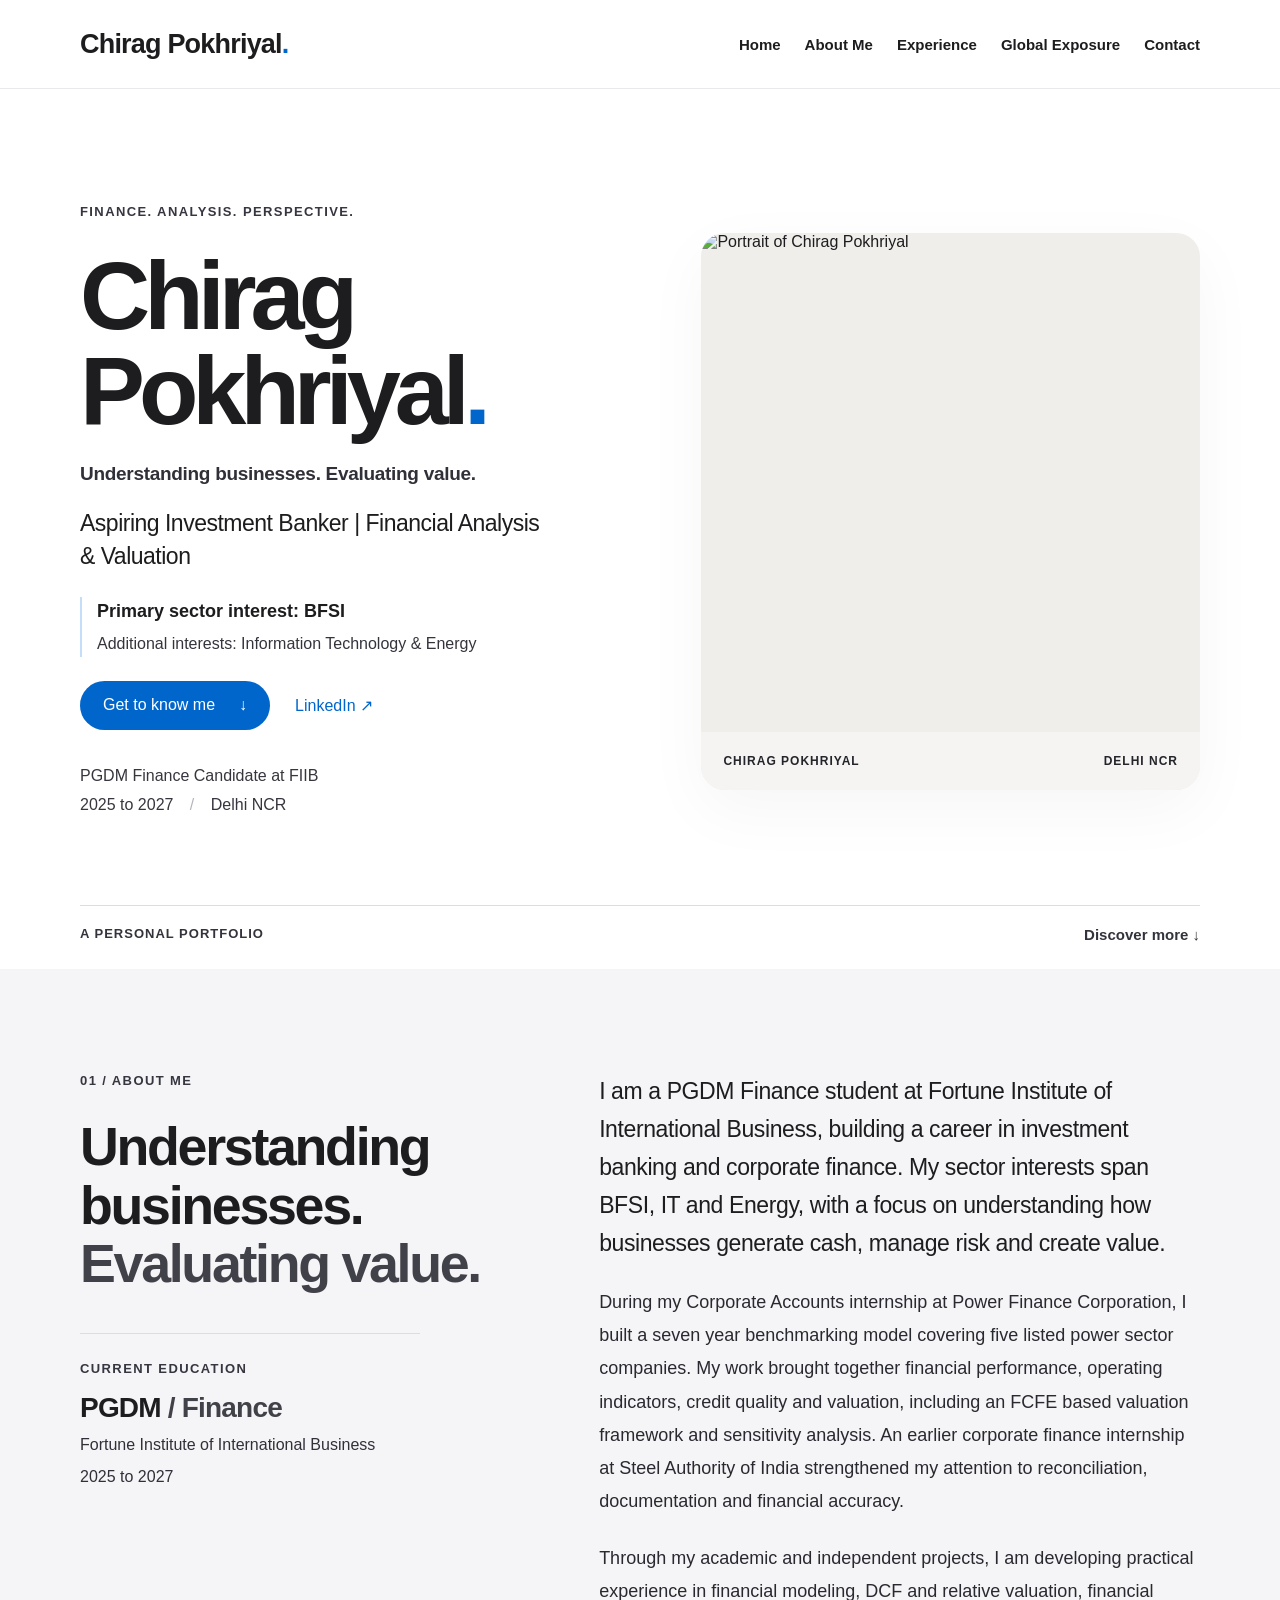
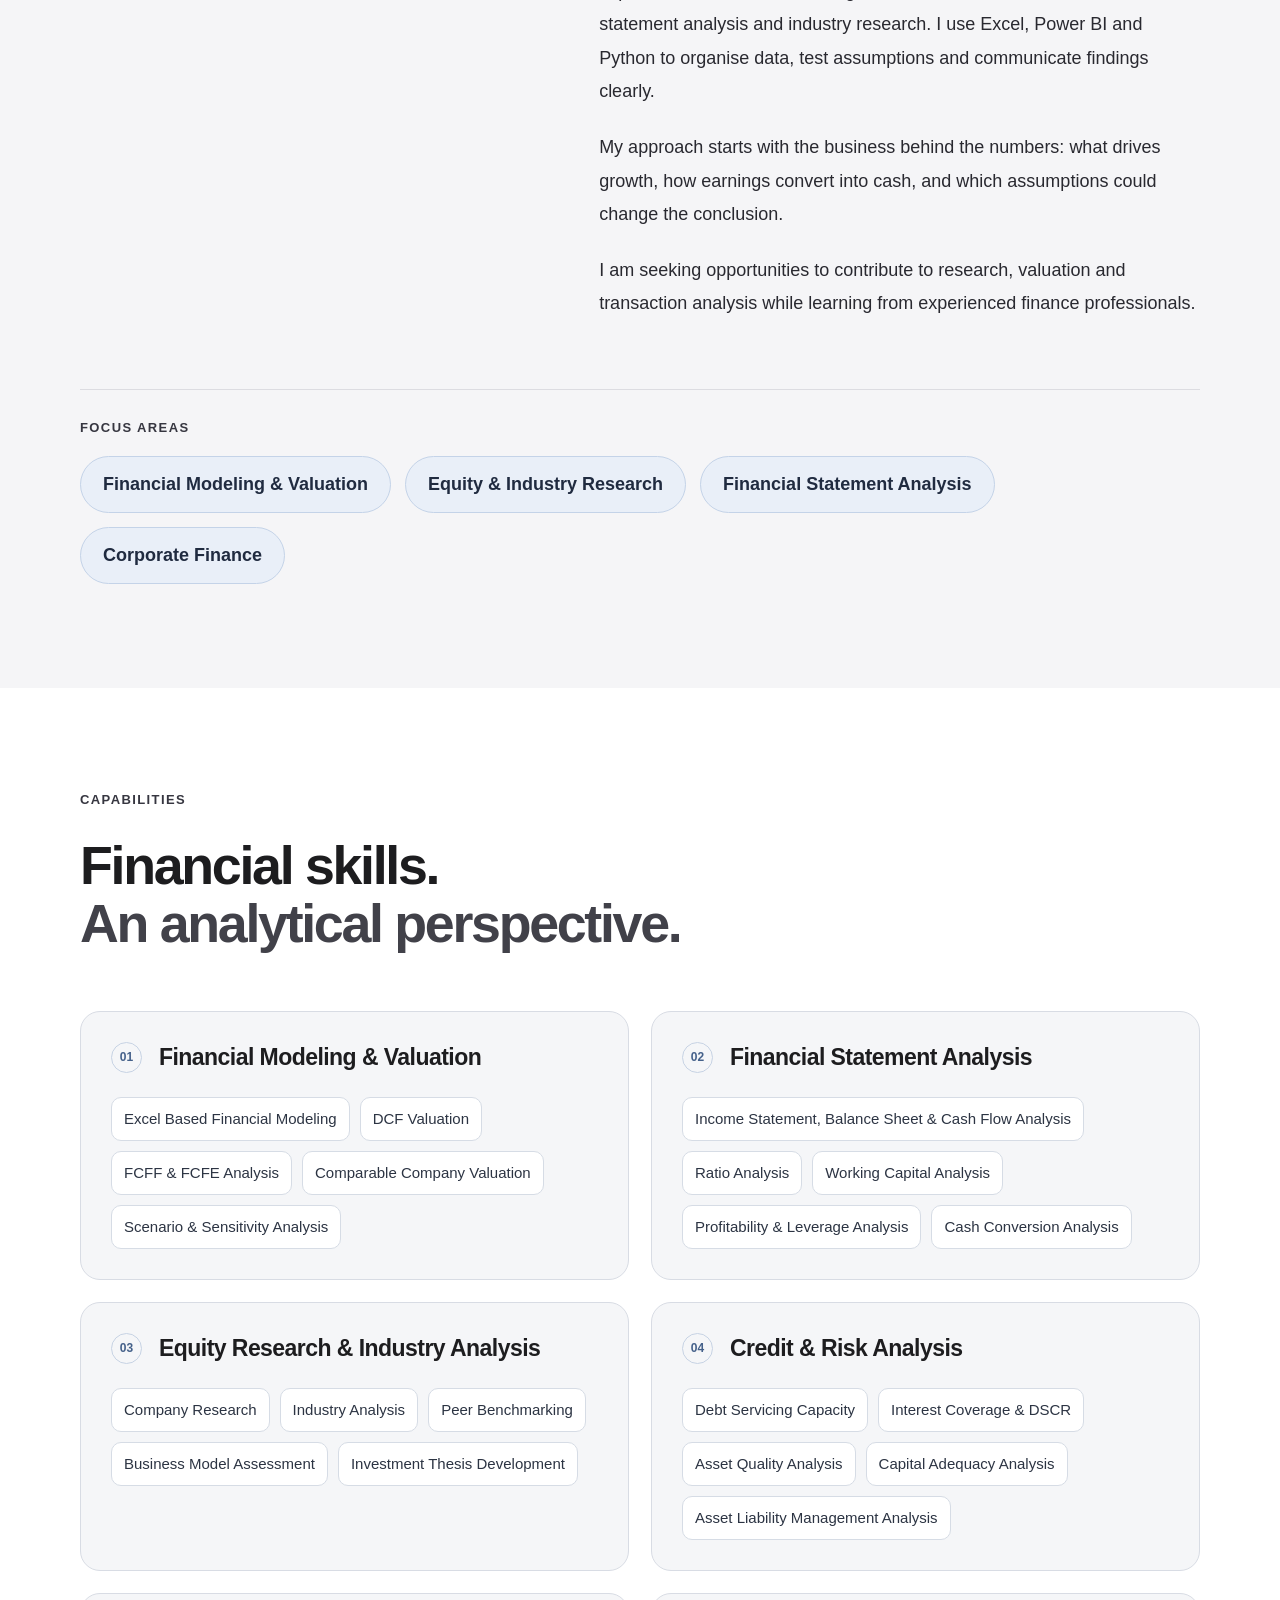
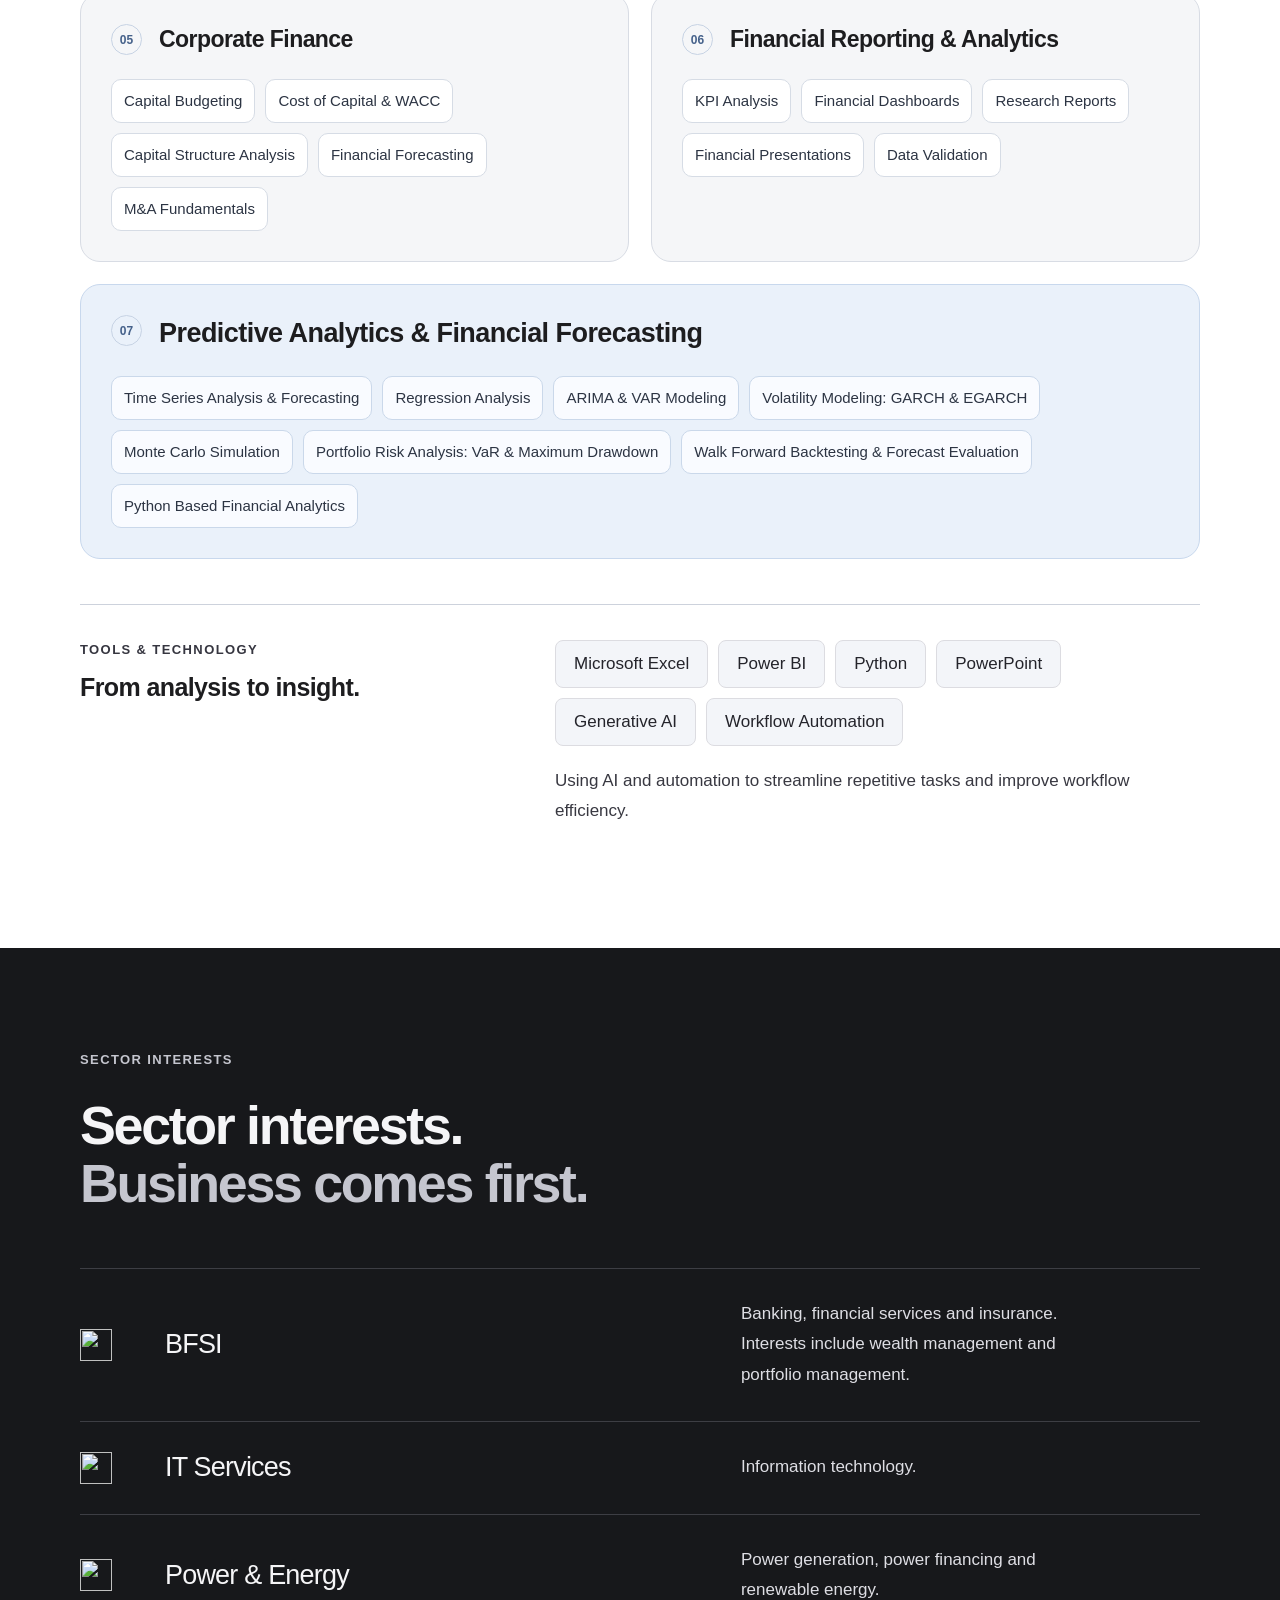
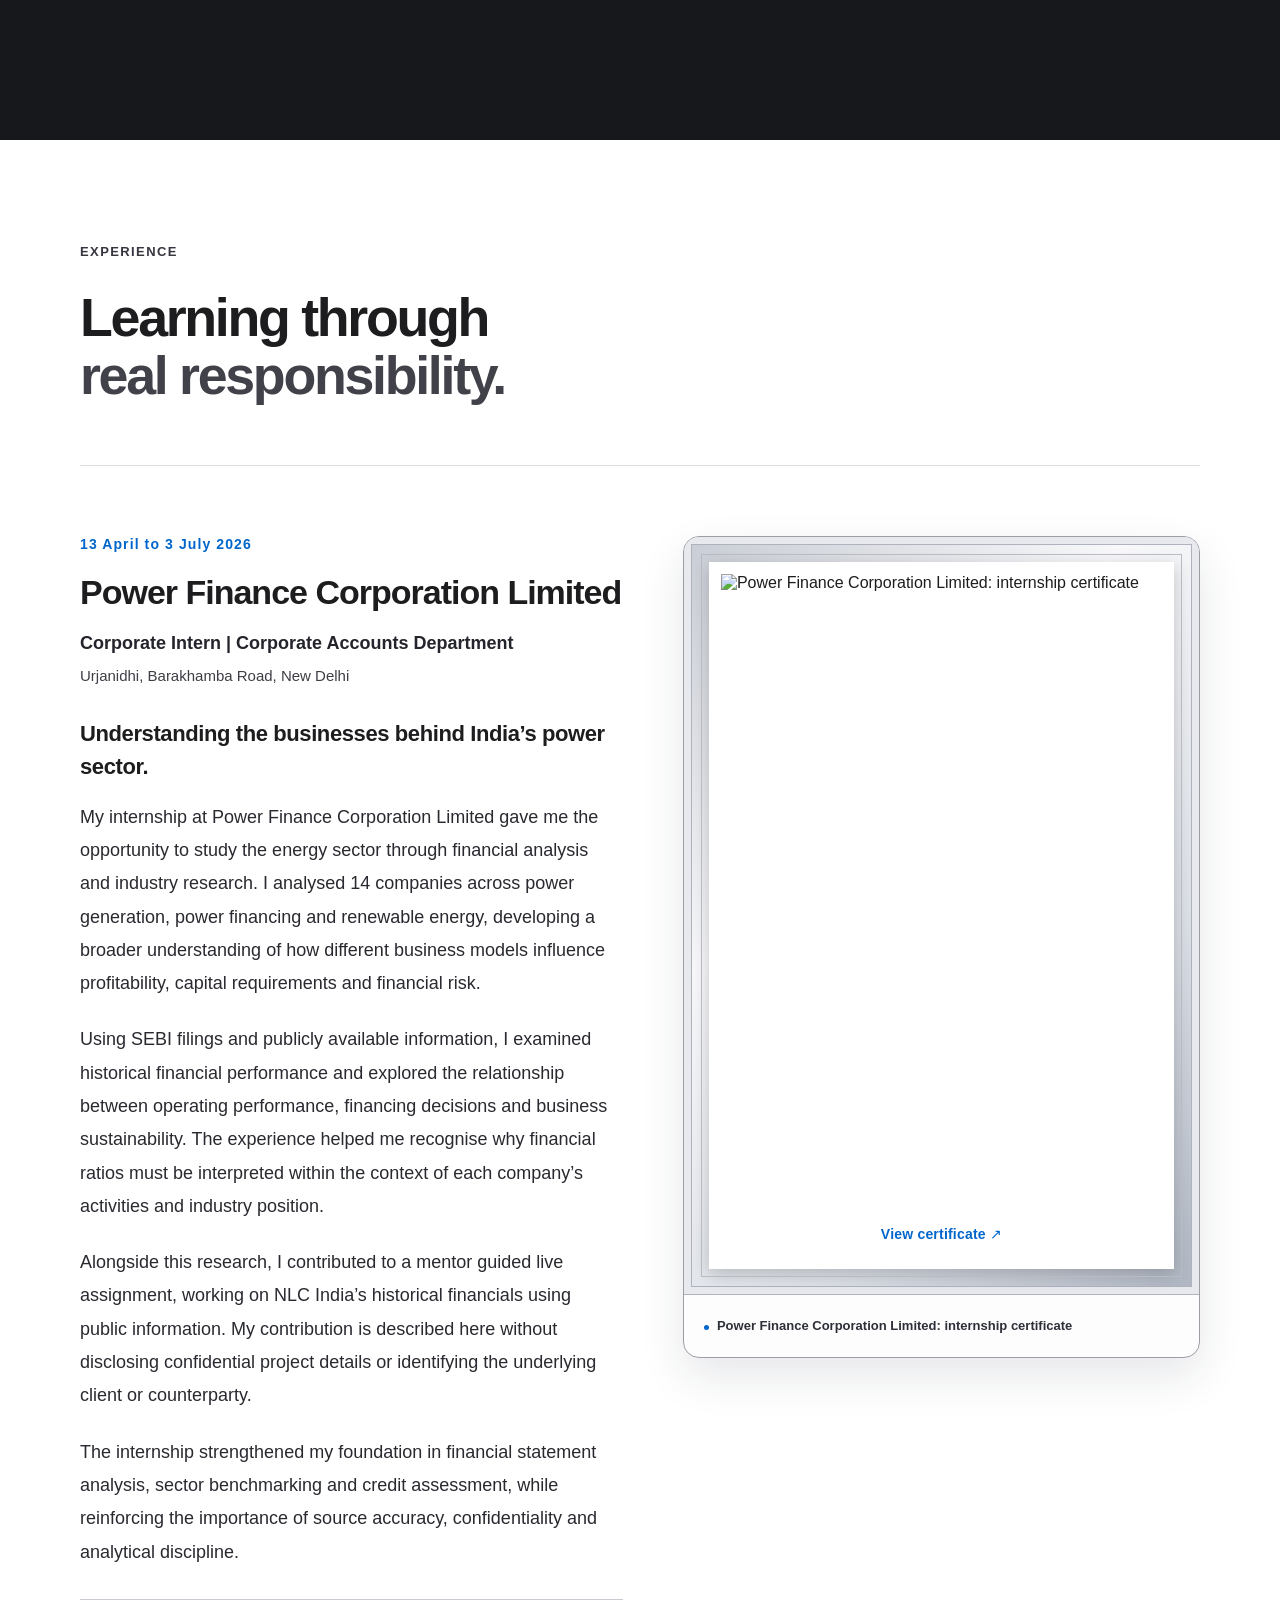
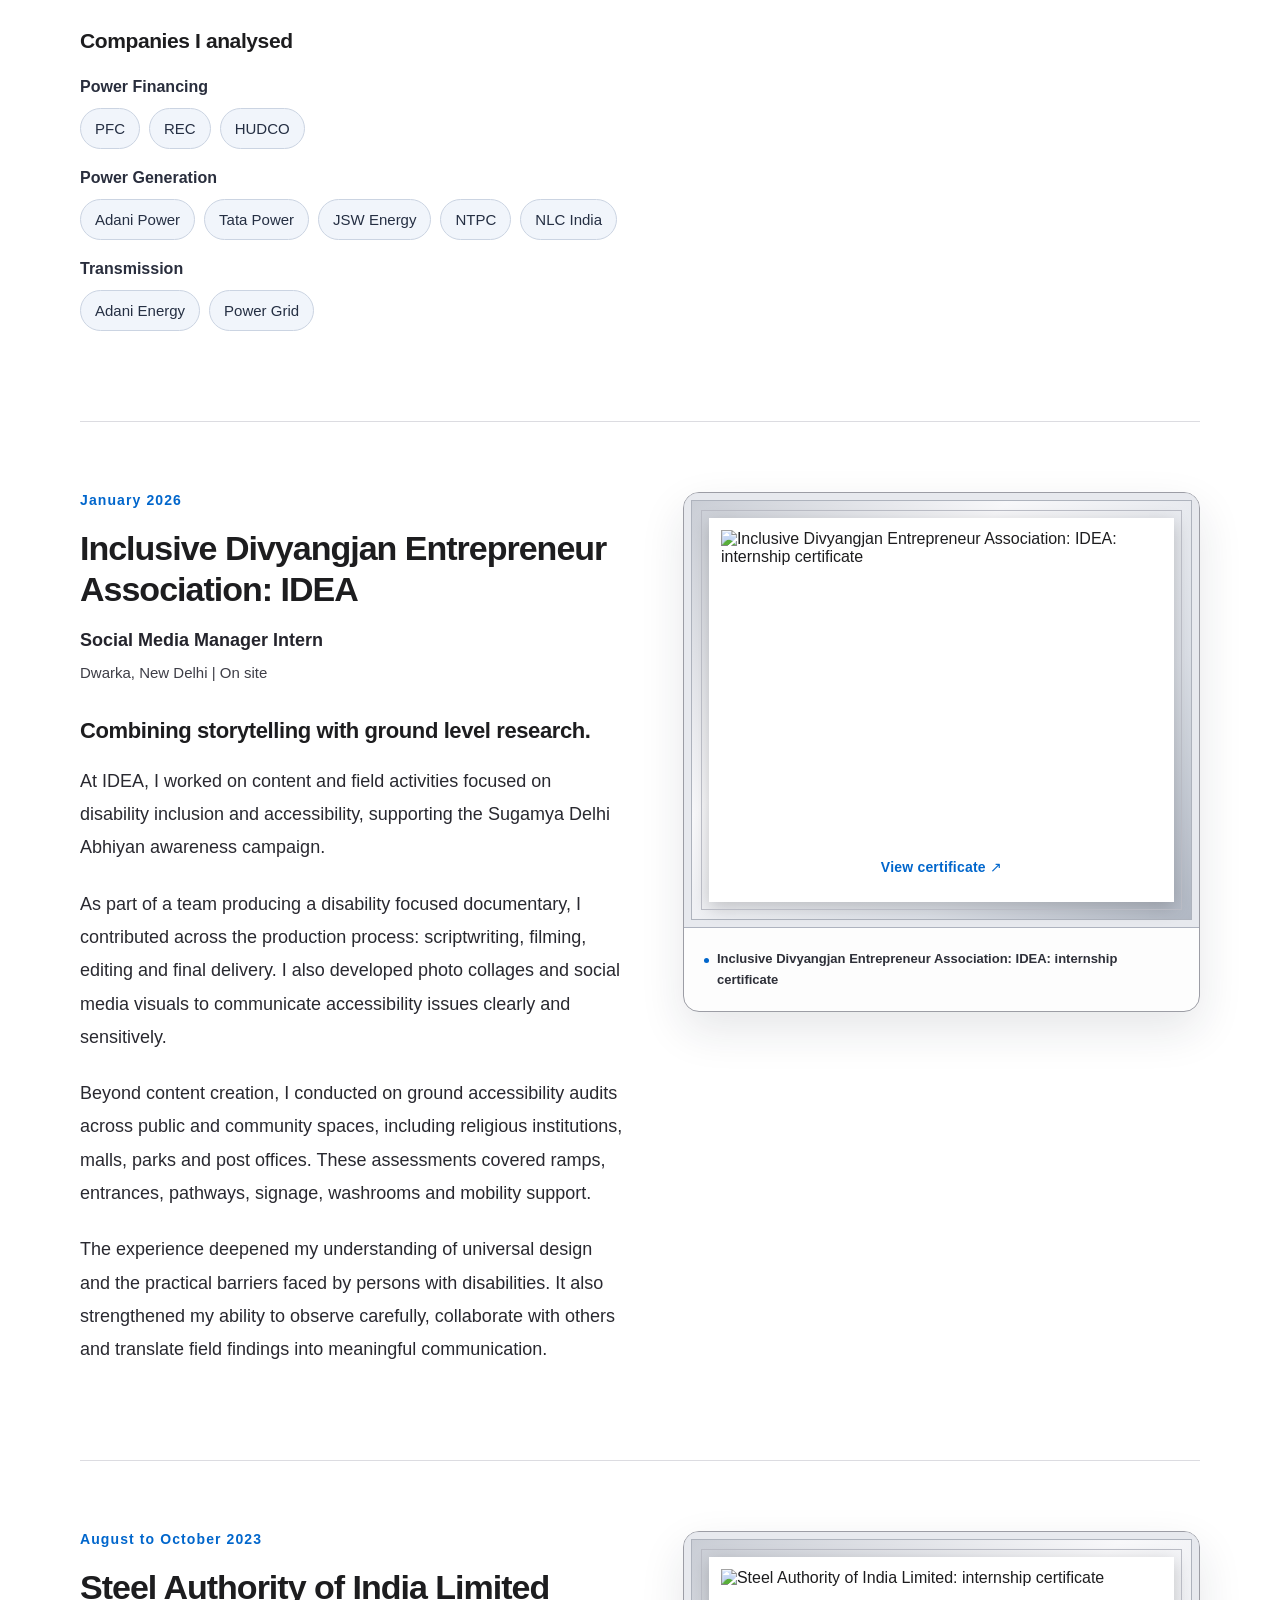
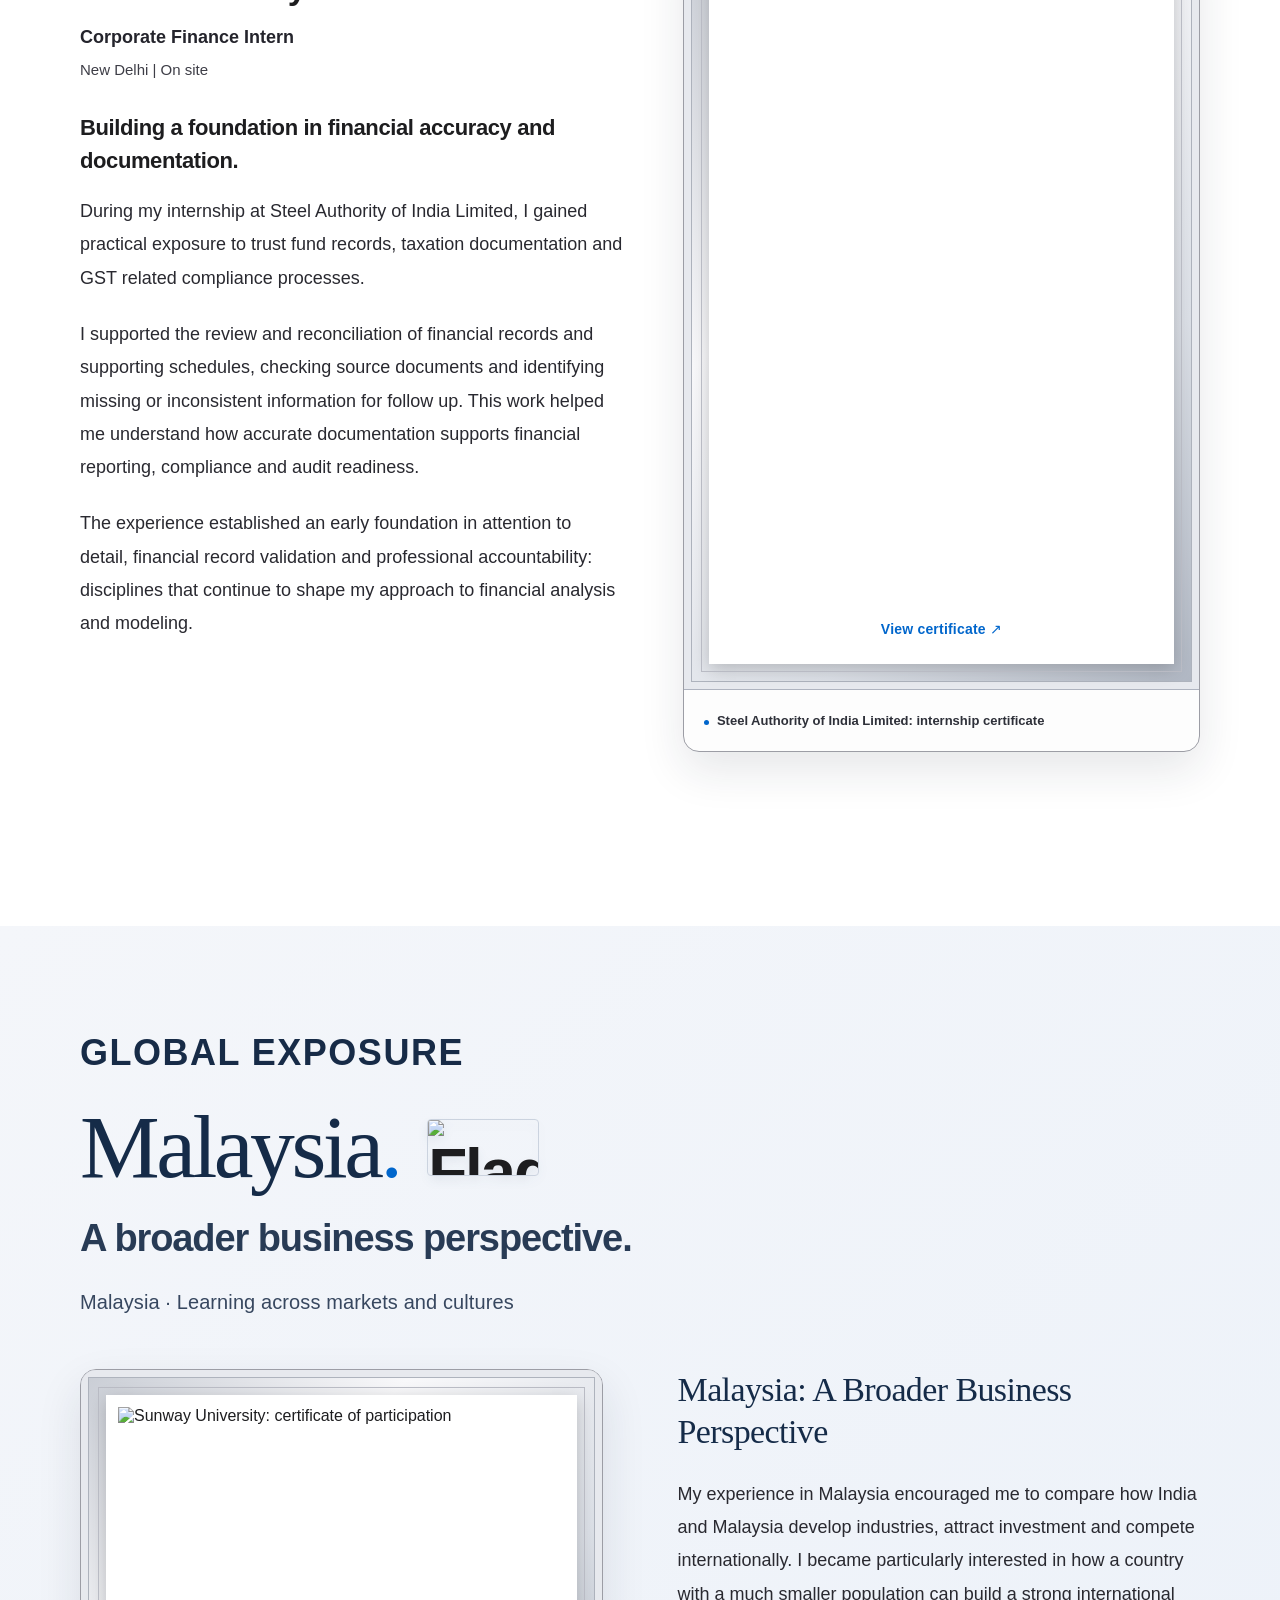
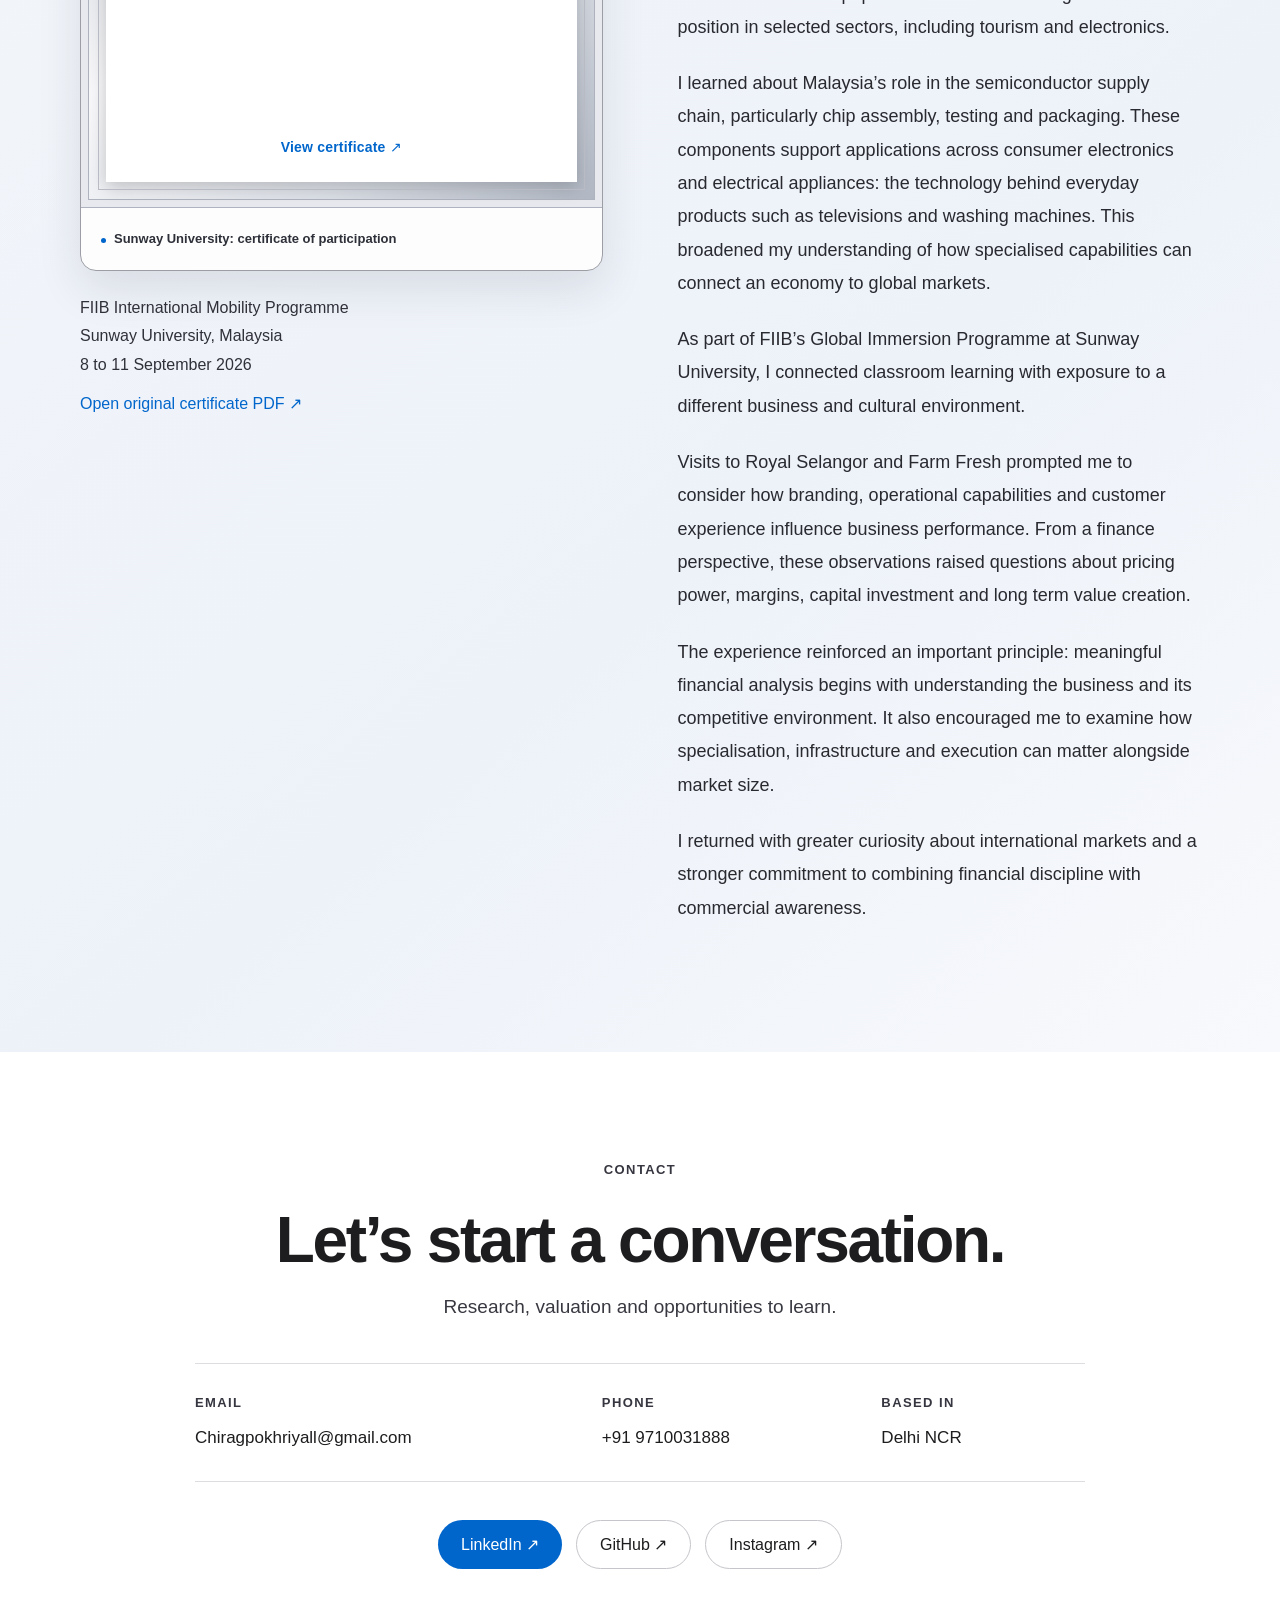
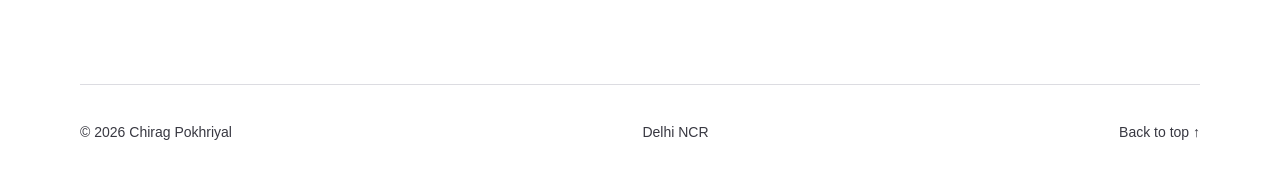
==== index.html @ f31620fc "Publish Chirag Pokhriyal portfolio website" ====
<!doctype html>
<html lang="en">
<head>
  <meta charset="utf-8">
  <meta name="viewport" content="width=device width, initial scale=1">
  <title>Chirag Pokhriyal | Aspiring Investment Banker</title>
  <meta name="description" content="Chirag Pokhriyal: PGDM Finance candidate at FIIB. Career interests in investment banking, financial analysis and valuation. Based in Delhi NCR.">
  <meta name="theme-color" content="#f5f5f7">
  <meta property="og:type" content="website">
  <meta property="og:title" content="Chirag Pokhriyal | Aspiring Investment Banker">
  <meta property="og:description" content="Financial analysis & valuation. PGDM Finance at FIIB. Sector focus across Financial Services, Technology & Energy.">
  <meta name="twitter:card" content="summary">
  <meta name="twitter:title" content="Chirag Pokhriyal | Aspiring Investment Banker">
  <meta name="twitter:description" content="Financial analysis & valuation. PGDM Finance at FIIB, 2025 to 2027.">
  <link rel="icon" href="assets/favicon.svg" type="image/svg+xml">
  <link rel="stylesheet" href="styles.css">
  <script src="content.js" defer></script>
  <script src="app.js" defer></script>
<link rel="canonical" href="https://chiragpokhriyall.github.io/portfolio/">
<meta property="og:url" content="https://chiragpokhriyall.github.io/portfolio/">
<meta property="og:image" content="https://chiragpokhriyall.github.io/portfolio/assets/chirag-pokhriyal-enhanced.png">
<meta property="og:image:alt" content="Portrait of Chirag Pokhriyal">
<meta name="robots" content="noindex, nofollow">
</head>
<body>
<a class="skip-link" href="#main">Skip to content</a>
<header class="site-header">
  <nav class="nav wrap" aria-label="Main navigation">
    <a class="wordmark" href="#home" aria-label="Chirag Pokhriyal home">Chirag Pokhriyal<span class="brand-dot" aria-hidden="true">.</span></a>
    <button class="menu-toggle" aria-expanded="false" aria-controls="nav-links" hidden>Menu <span aria-hidden="true">☰</span></button><div class="nav-links" id="nav-links"><a href="#home">Home</a><a href="#about">About Me</a><a href="#resume" data-resume-nav hidden>Resume</a><a href="#projects" data-project-nav hidden>Projects</a><a href="#experience">Experience</a><a href="#global-exposure">Global Exposure</a><a href="#contact">Contact</a></div>
  </nav>
</header>
<main id="main">
  <section id="home" class="hero wrap" aria-labelledby="hero-title">
    <div class="hero-copy">
      <p class="eyebrow">FINANCE. ANALYSIS. PERSPECTIVE.</p>
      <h1 id="hero-title">Chirag<br>Pokhriyal<span class="blue">.</span></h1>
      <p class="hero-tagline" data-tagline>Understanding businesses. Evaluating value.</p><p class="hero-role" data-headline>Aspiring Investment Banker | Financial Analysis &amp; Valuation</p>
      <div class="hero-interests"><p class="hero-sector" data-sector-line>Primary sector interest: BFSI</p><p class="hero-sector secondary-sectors" data-secondary-sectors>Additional interests: Information Technology &amp; Energy</p></div>
      <div class="hero-actions"><a class="button primary" href="#about">Get to know me <span aria-hidden="true">↓</span></a><a class="text-link" data-link="linkedin" href="https://www.linkedin.com/in/chiragpokhriyall/" target="_blank" rel="noopener noreferrer">LinkedIn <span aria-hidden="true">↗</span><span class="sr-only"> (opens in a new tab)</span></a></div>
      <p class="hero-meta"><span data-education>PGDM Finance Candidate at FIIB</span><br><span data-batch>2025 to 2027</span><span class="meta-divider" aria-hidden="true"> / </span><span data-location>Delhi NCR</span></p>
    </div>
    <figure class="portrait-frame"><img src="assets/chirag-pokhriyal-enhanced.png" width="1254" height="1254" alt="Portrait of Chirag Pokhriyal" fetchpriority="high"><figcaption><span>CHIRAG POKHRIYAL</span><span>DELHI NCR</span></figcaption></figure>
    <div class="hero-bottom"><span>A PERSONAL PORTFOLIO</span><a href="#about">Discover more <span aria-hidden="true">↓</span></a></div>
  </section>
  <section id="about" class="about section" aria-labelledby="about-title"><div class="wrap"><div class="about-grid"><div><p class="eyebrow">01 / ABOUT ME</p><h2 id="about-title">Understanding<br>businesses.<br><span class="muted">Evaluating value.</span></h2><div class="education-detail"><span class="small-label">CURRENT EDUCATION</span><h3>PGDM <span class="muted">/ Finance</span></h3><p>Fortune Institute of International Business</p><p class="muted" data-batch>2025 to 2027</p></div></div><div class="story about-story" id="about-story"><p>I am a PGDM Finance student at Fortune Institute of International Business, building a career in investment banking and corporate finance. My sector interests span BFSI, IT and Energy, with a focus on understanding how businesses generate cash, manage risk and create value.</p><p>During my Corporate Accounts internship at Power Finance Corporation, I built a seven year benchmarking model covering five listed power sector companies. My work brought together financial performance, operating indicators, credit quality and valuation, including an FCFE based valuation framework and sensitivity analysis. An earlier corporate finance internship at Steel Authority of India strengthened my attention to reconciliation, documentation and financial accuracy.</p><p>Through my academic and independent projects, I am developing practical experience in financial modeling, DCF and relative valuation, financial statement analysis and industry research. I use Excel, Power BI and Python to organise data, test assumptions and communicate findings clearly.</p><p>My approach starts with the business behind the numbers: what drives growth, how earnings convert into cash, and which assumptions could change the conclusion.</p><p>I am seeking opportunities to contribute to research, valuation and transaction analysis while learning from experienced finance professionals.</p></div></div><div class="focus-strip"><span class="small-label">FOCUS AREAS</span><ul id="focus-areas"><li>Financial Modeling &amp; Valuation</li><li>Equity &amp; Industry Research</li><li>Financial Statement Analysis</li><li>Corporate Finance</li></ul></div></div></section>
  <section id="expertise" class="expertise section" aria-labelledby="expertise-title"><div class="wrap"><p class="eyebrow">CAPABILITIES</p><div class="section-heading"><h2 id="expertise-title">Financial skills.<br><span class="muted">An analytical perspective.</span></h2></div><div class="skills-grid" id="skill-groups"><article class="skill-card "><div class="skill-card-heading"><span class="skill-index" aria-hidden="true">01</span><h3>Financial Modeling &amp; Valuation</h3></div><ul><li>Excel Based Financial Modeling</li><li>DCF Valuation</li><li>FCFF &amp; FCFE Analysis</li><li>Comparable Company Valuation</li><li>Scenario &amp; Sensitivity Analysis</li></ul></article><article class="skill-card "><div class="skill-card-heading"><span class="skill-index" aria-hidden="true">02</span><h3>Financial Statement Analysis</h3></div><ul><li>Income Statement, Balance Sheet &amp; Cash Flow Analysis</li><li>Ratio Analysis</li><li>Working Capital Analysis</li><li>Profitability &amp; Leverage Analysis</li><li>Cash Conversion Analysis</li></ul></article><article class="skill-card "><div class="skill-card-heading"><span class="skill-index" aria-hidden="true">03</span><h3>Equity Research &amp; Industry Analysis</h3></div><ul><li>Company Research</li><li>Industry Analysis</li><li>Peer Benchmarking</li><li>Business Model Assessment</li><li>Investment Thesis Development</li></ul></article><article class="skill-card "><div class="skill-card-heading"><span class="skill-index" aria-hidden="true">04</span><h3>Credit &amp; Risk Analysis</h3></div><ul><li>Debt Servicing Capacity</li><li>Interest Coverage &amp; DSCR</li><li>Asset Quality Analysis</li><li>Capital Adequacy Analysis</li><li>Asset Liability Management Analysis</li></ul></article><article class="skill-card "><div class="skill-card-heading"><span class="skill-index" aria-hidden="true">05</span><h3>Corporate Finance</h3></div><ul><li>Capital Budgeting</li><li>Cost of Capital &amp; WACC</li><li>Capital Structure Analysis</li><li>Financial Forecasting</li><li>M&amp;A Fundamentals</li></ul></article><article class="skill-card "><div class="skill-card-heading"><span class="skill-index" aria-hidden="true">06</span><h3>Financial Reporting &amp; Analytics</h3></div><ul><li>KPI Analysis</li><li>Financial Dashboards</li><li>Research Reports</li><li>Financial Presentations</li><li>Data Validation</li></ul></article><article class="skill-card predictive-card"><div class="skill-card-heading"><span class="skill-index" aria-hidden="true">07</span><h3>Predictive Analytics &amp; Financial Forecasting</h3></div><ul><li>Time Series Analysis &amp; Forecasting</li><li>Regression Analysis</li><li>ARIMA &amp; VAR Modeling</li><li>Volatility Modeling: GARCH &amp; EGARCH</li><li>Monte Carlo Simulation</li><li>Portfolio Risk Analysis: VaR &amp; Maximum Drawdown</li><li>Walk Forward Backtesting &amp; Forecast Evaluation</li><li>Python Based Financial Analytics</li></ul></article></div><div class="tools-panel"><div><span class="small-label">TOOLS &amp; TECHNOLOGY</span><h3>From analysis to insight.</h3></div><div><ul class="tool-list" id="tools"><li>Microsoft Excel</li><li>Power BI</li><li>Python</li><li>PowerPoint</li><li>Generative AI</li><li>Workflow Automation</li></ul><p class="automation-copy" data-automation>Using AI and automation to streamline repetitive tasks and improve workflow efficiency.</p></div></div></div></section>
  <section class="sectors section" aria-labelledby="sector-title"><div class="wrap"><p class="eyebrow">SECTOR INTERESTS</p><h2 id="sector-title">Sector interests.<br><span>Business comes first.</span></h2><div id="sector-list" class="sector-list"><article class="sector-row"><img class="sector-icon" src="assets/bank.svg" alt="" width="32" height="32"><h3>BFSI</h3><p>Banking, financial services and insurance. Interests include wealth management and portfolio management.</p></article><article class="sector-row"><img class="sector-icon" src="assets/chip.svg" alt="" width="32" height="32"><h3>Information Technology</h3><p>Information technology.</p></article><article class="sector-row"><img class="sector-icon" src="assets/energy.svg" alt="" width="32" height="32"><h3>Energy</h3><p>Power generation, power financing and renewable energy.</p></article></div></div></section>
  <section id="resume" class="resume-section section" aria-labelledby="resume-title" hidden><div class="wrap"><p class="eyebrow">RESUME</p><h2 id="resume-title">My professional profile.</h2><a class="button primary" id="resume-link" hidden download>Download résumé</a></div></section>
<section id="projects" class="section" aria-labelledby="projects-title" hidden><div class="wrap"><p class="eyebrow">SELECTED WORK</p><h2 id="projects-title">Analysis in practice.</h2><div id="project-list"></div></div></section>
  <section id="experience" class="experience section" aria-labelledby="experience-title"><div class="wrap"><p class="eyebrow">EXPERIENCE</p><h2 id="experience-title">Learning through<br><span class="muted">real responsibility.</span></h2><div id="experience-list"><article class="experience-item" id="pfc"><div class="experience-copy"><p class="eyebrow">13 April to 3 July 2026</p><h3>Power Finance Corporation Limited</h3><p class="experience-role">Corporate Intern | Corporate Accounts Department</p><p class="experience-location">Urjanidhi, Barakhamba Road, New Delhi</p><h4>Understanding the businesses behind India’s power sector.</h4><div class="story"><p>My internship at Power Finance Corporation Limited gave me the opportunity to study the energy sector through financial analysis and industry research. I analysed 14 companies across power generation, power financing and renewable energy, developing a broader understanding of how different business models influence profitability, capital requirements and financial risk.</p><p>Using SEBI filings and publicly available information, I examined historical financial performance and explored the relationship between operating performance, financing decisions and business sustainability. The experience helped me recognise why financial ratios must be interpreted within the context of each company’s activities and industry position.</p><p>Alongside this research, I contributed to a mentor guided live assignment, working on NLC India’s historical financials using public information. My contribution is described here without disclosing confidential project details or identifying the underlying client or counterparty.</p><p>The internship strengthened my foundation in financial statement analysis, sector benchmarking and credit assessment, while reinforcing the importance of source accuracy, confidentiality and analytical discipline.</p></div><section class="company-groups"><h4>Companies I analysed</h4><div class="company-group"><h5>Power Financing</h5><ul><li>PFC</li><li>REC</li><li>HUDCO</li></ul></div><div class="company-group"><h5>Power Generation</h5><ul><li>Adani Power</li><li>Tata Power</li><li>JSW Energy</li><li>NTPC</li><li>NLC India</li></ul></div><div class="company-group"><h5>Transmission</h5><ul><li>Adani Energy</li><li>Power Grid</li></ul></div></section></div><div class="experience-proof"><figure class="certificate-card "><div class="certificate-mat"><a href="assets/certificates/pfc.jpg" class="certificate-open" data-certificate data-title="Power Finance Corporation Limited: internship certificate" target="_blank" rel="noopener noreferrer" aria-label="Enlarge Power Finance Corporation Limited: internship certificate"><img src="assets/certificates/pfc.jpg" alt="Power Finance Corporation Limited: internship certificate" loading="lazy" width="900" height="1300"><span class="enlarge-hint" aria-hidden="true">View certificate ↗</span></a></div><figcaption><span class="certificate-dot" aria-hidden="true"></span>Power Finance Corporation Limited: internship certificate</figcaption></figure></div></article><article class="experience-item" id="idea"><div class="experience-copy"><p class="eyebrow">January 2026</p><h3>Inclusive Divyangjan Entrepreneur Association: IDEA</h3><p class="experience-role">Social Media Manager Intern</p><p class="experience-location">Dwarka, New Delhi | On site</p><h4>Combining storytelling with ground level research.</h4><div class="story"><p>At IDEA, I worked on content and field activities focused on disability inclusion and accessibility, supporting the Sugamya Delhi Abhiyan awareness campaign.</p><p>As part of a team producing a disability focused documentary, I contributed across the production process: scriptwriting, filming, editing and final delivery. I also developed photo collages and social media visuals to communicate accessibility issues clearly and sensitively.</p><p>Beyond content creation, I conducted on ground accessibility audits across public and community spaces, including religious institutions, malls, parks and post offices. These assessments covered ramps, entrances, pathways, signage, washrooms and mobility support.</p><p>The experience deepened my understanding of universal design and the practical barriers faced by persons with disabilities. It also strengthened my ability to observe carefully, collaborate with others and translate field findings into meaningful communication.</p></div></div><div class="experience-proof"><figure class="certificate-card landscape"><div class="certificate-mat"><a href="assets/certificates/idea.jpg" class="certificate-open" data-certificate data-title="Inclusive Divyangjan Entrepreneur Association: IDEA: internship certificate" target="_blank" rel="noopener noreferrer" aria-label="Enlarge Inclusive Divyangjan Entrepreneur Association: IDEA: internship certificate"><img src="assets/certificates/idea.jpg" alt="Inclusive Divyangjan Entrepreneur Association: IDEA: internship certificate" loading="lazy" width="900" height="640"><span class="enlarge-hint" aria-hidden="true">View certificate ↗</span></a></div><figcaption><span class="certificate-dot" aria-hidden="true"></span>Inclusive Divyangjan Entrepreneur Association: IDEA: internship certificate</figcaption></figure></div></article><article class="experience-item" id="sail"><div class="experience-copy"><p class="eyebrow">August to October 2023</p><h3>Steel Authority of India Limited</h3><p class="experience-role">Corporate Finance Intern</p><p class="experience-location">New Delhi | On site</p><h4>Building a foundation in financial accuracy and documentation.</h4><div class="story"><p>During my internship at Steel Authority of India Limited, I gained practical exposure to trust fund records, taxation documentation and GST related compliance processes.</p><p>I supported the review and reconciliation of financial records and supporting schedules, checking source documents and identifying missing or inconsistent information for follow up. This work helped me understand how accurate documentation supports financial reporting, compliance and audit readiness.</p><p>The experience established an early foundation in attention to detail, financial record validation and professional accountability: disciplines that continue to shape my approach to financial analysis and modeling.</p></div></div><div class="experience-proof"><figure class="certificate-card "><div class="certificate-mat"><a href="assets/certificates/sail.jpg" class="certificate-open" data-certificate data-title="Steel Authority of India Limited: internship certificate" target="_blank" rel="noopener noreferrer" aria-label="Enlarge Steel Authority of India Limited: internship certificate"><img src="assets/certificates/sail.jpg" alt="Steel Authority of India Limited: internship certificate" loading="lazy" width="900" height="1300"><span class="enlarge-hint" aria-hidden="true">View certificate ↗</span></a></div><figcaption><span class="certificate-dot" aria-hidden="true"></span>Steel Authority of India Limited: internship certificate</figcaption></figure></div></article></div></div></section><section id="global-exposure" class="global-exposure section" aria-labelledby="global-title"><div class="wrap"><p class="eyebrow">GLOBAL EXPOSURE</p><h2 id="global-title"><span class="malaysia-title-row"><span class="malaysia-word">Malaysia<span class="blue">.</span></span><span class="malaysia-flag"><img src="assets/malaysia-flag.svg" alt="Flag of Malaysia" width="112" height="56"></span></span><span class="global-heading-subtitle">A broader business perspective.</span></h2><p class="global-subtitle">Malaysia · Learning across markets and cultures</p><div class="global-grid"><div class="global-proof"><figure class="certificate-card landscape"><div class="certificate-mat"><a href="assets/certificates/malaysia.jpg" class="certificate-open" data-certificate data-title="Sunway University: certificate of participation" target="_blank" rel="noopener noreferrer" aria-label="Enlarge Sunway University: certificate of participation"><img src="assets/certificates/malaysia.jpg" alt="Sunway University: certificate of participation" loading="lazy" width="900" height="640"><span class="enlarge-hint" aria-hidden="true">View certificate ↗</span></a></div><figcaption><span class="certificate-dot" aria-hidden="true"></span>Sunway University: certificate of participation</figcaption></figure><p class="programme-meta">FIIB International Mobility Programme<br>Sunway University, Malaysia<br>8 to 11 September 2026</p><a href="assets/certificates/malaysia.pdf" class="text-link" target="_blank" rel="noopener noreferrer">Open original certificate PDF ↗<span class="sr-only"> (opens in a new tab)</span></a></div><article class="story global-story" id="global-story"><h3>Malaysia: A Broader Business Perspective</h3><p>My experience in Malaysia encouraged me to compare how India and Malaysia develop industries, attract investment and compete internationally. I became particularly interested in how a country with a much smaller population can build a strong international position in selected sectors, including tourism and electronics.</p><p>I learned about Malaysia’s role in the semiconductor supply chain, particularly chip assembly, testing and packaging. These components support applications across consumer electronics and electrical appliances: the technology behind everyday products such as televisions and washing machines. This broadened my understanding of how specialised capabilities can connect an economy to global markets.</p><p>As part of FIIB’s Global Immersion Programme at Sunway University, I connected classroom learning with exposure to a different business and cultural environment.</p><p>Visits to Royal Selangor and Farm Fresh prompted me to consider how branding, operational capabilities and customer experience influence business performance. From a finance perspective, these observations raised questions about pricing power, margins, capital investment and long term value creation.</p><p>The experience reinforced an important principle: meaningful financial analysis begins with understanding the business and its competitive environment. It also encouraged me to examine how specialisation, infrastructure and execution can matter alongside market size.</p><p>I returned with greater curiosity about international markets and a stronger commitment to combining financial discipline with commercial awareness.</p></article></div></div></section><section id="contact" class="contact section" aria-labelledby="contact-title"><div class="wrap"><p class="eyebrow">CONTACT</p><h2 id="contact-title">Let’s start a conversation.</h2><p>Research, valuation and opportunities to learn.</p><div class="contact-details"><a id="public-email" href="mailto:Chiragpokhriyall@gmail.com"><span class="small-label">EMAIL</span><span>Chiragpokhriyall@gmail.com</span></a><a id="public-phone" href="tel:+919710031888"><span class="small-label">PHONE</span><span>+91 9710031888</span></a><div><span class="small-label">BASED IN</span><span data-location>Delhi NCR</span></div></div><div class="contact-actions"><a class="button primary" data-link="linkedin" href="https://www.linkedin.com/in/chiragpokhriyall/" target="_blank" rel="noopener noreferrer">LinkedIn ↗<span class="sr-only"> (opens in a new tab)</span></a><a class="button secondary" data-link="github" href="https://github.com/chiragpokhriyall" target="_blank" rel="noopener noreferrer">GitHub ↗<span class="sr-only"> (opens in a new tab)</span></a><a class="button secondary" data-link="instagram" href="https://www.instagram.com/chiragpokhriyal007/" target="_blank" rel="noopener noreferrer">Instagram ↗<span class="sr-only"> (opens in a new tab)</span></a></div></div></section>
</main>
<footer class="footer wrap"><span>© <span id="year">2026</span> Chirag Pokhriyal</span><span>Delhi NCR</span><a href="#home">Back to top ↑</a></footer>
<dialog id="certificate-dialog" aria-labelledby="certificate-dialog-title"><div class="viewer-toolbar"><h2 id="certificate-dialog-title">Certificate</h2><button type="button" id="certificate-close" aria-label="Close certificate viewer">Close ×</button></div><div class="viewer-body"><img id="certificate-full" alt=""></div><p class="viewer-note">Original document · Use your browser’s zoom to read fine print.</p></dialog>
</body>
</html>
---- styles.css ----
:root{--ink:#1d1d1f;--muted:#64646c;--blue:#0066cc;--paper:#fff;--soft:#f5f5f7;--line:#dcdce1;font-family:-apple-system,BlinkMacSystemFont,"Segoe UI",Arial,sans-serif;color:var(--ink);background:var(--paper);font-synthesis:none;scroll-behavior:smooth;scroll-padding-top:85px}*{box-sizing:border-box}body{margin:0}a{color:inherit;text-decoration:none}button,a{-webkit-tap-highlight-color:transparent}a:focus-visible{outline:3px solid #0071e3;outline-offset:5px;border-radius:4px}[hidden]{display:none!important}.wrap{width:min(1120px,calc(100% - 96px));margin-inline:auto}.site-header{position:sticky;top:0;z-index:10;background:rgba(255,255,255,.94);border-bottom:1px solid #e8e8ed;backdrop-filter:blur(16px)}.nav{height:72px;display:flex;align-items:center;justify-content:space-between;gap:24px}.wordmark{font-size:18px;font-weight:650;letter-spacing:-.6px;white-space:nowrap}.brand-dot,.blue{color:var(--blue)}.nav-links{display:flex;gap:32px;font-size:13px;font-weight:500}.nav-links a:hover,.text-link:hover,.footer a:hover{color:var(--blue)}.hero{position:relative;display:grid;grid-template-columns:1.15fr 1fr;align-items:center;gap:48px;padding-top:83px;padding-bottom:95px;min-height:760px}.eyebrow{font-size:11px;font-weight:650;letter-spacing:2px;margin:0 0 29px;color:var(--muted)}h1{font-size:clamp(64px,7.6vw,100px);line-height:.98;letter-spacing:-6px;margin:0 0 28px;font-weight:650}h2{font-size:clamp(36px,4.2vw,54px);line-height:1.09;letter-spacing:-2.3px;font-weight:600;margin:0}h3,p{margin-top:0}.hero-role{font-size:21px;line-height:1.45;letter-spacing:-.5px;max-width:460px;margin-bottom:16px}.hero-sector{font-size:15px;line-height:1.6;color:var(--muted);max-width:380px;margin-bottom:30px}.hero-actions{display:flex;align-items:center;gap:25px}.button{display:inline-flex;gap:24px;align-items:center;justify-content:center;min-height:46px;border-radius:28px;padding:13px 23px;font-size:14px;font-weight:500;transition:background .18s,transform .18s}.button:hover{transform:translateY(-2px)}.primary{background:var(--blue);color:white}.primary:hover{background:#0056ad}.secondary{border:1px solid #c5c5cb;background:white}.secondary:hover{background:var(--soft)}.text-link{color:var(--blue);font-size:14px}.hero-meta{font-size:12px;line-height:1.85;color:var(--muted);margin:32px 0 0}.meta-divider{margin-inline:12px;color:#b5b5be}.portrait-frame{margin:0;background:#f0eeeb;border-radius:24px;overflow:hidden;box-shadow:0 20px 65px #1d1d1f0a;align-self:center}.portrait-frame img{display:block;width:100%;height:auto;aspect-ratio:1;object-fit:cover}.portrait-frame figcaption{display:flex;justify-content:space-between;gap:12px;background:#f5f4f2;padding:20px 22px;font-size:9px;letter-spacing:1.4px;color:#55545a}.hero-bottom{position:absolute;bottom:26px;left:0;right:0;display:flex;justify-content:space-between;border-top:1px solid var(--line);padding-top:20px;font-size:10px;letter-spacing:1.4px;color:var(--muted)}.hero-bottom a{letter-spacing:0;font-size:12px}.section{padding:104px 0}.about{background:var(--soft)}.about-grid{display:grid;grid-template-columns:1fr 1fr;gap:95px}.muted{color:var(--muted)}.large-copy{font-size:23px;line-height:1.6;letter-spacing:-.5px;margin:37px 0 38px}.small-label{font-size:10px;letter-spacing:1.5px;font-weight:600;color:var(--muted)}.education-detail{border-top:1px solid var(--line);padding-top:25px}.education-detail h3{font-size:25px;letter-spacing:-.8px;margin:15px 0 8px;font-weight:600}.education-detail p{font-size:13px;line-height:1.65;margin-bottom:6px}.section-heading{display:flex;justify-content:space-between;align-items:end;gap:40px;margin-bottom:58px}.section-heading>p{font-size:14px;line-height:1.7;color:var(--muted);margin:0}.capabilities{display:grid;grid-template-columns:1fr 1fr;gap:95px}.capabilities article{border-top:1px solid var(--line);padding-top:25px}.skill-list{list-style:none;margin:25px 0 0;padding:0;font-size:27px;letter-spacing:-.8px;line-height:1.7}.tool-list{list-style:none;display:flex;flex-wrap:wrap;gap:10px;padding:0;margin:29px 0 22px}.tool-list li{border:1px solid var(--line);padding:11px 16px;border-radius:8px;font-size:14px}.automation-copy{font-size:14px;color:var(--muted);line-height:1.8;max-width:370px}.sectors{background:#17181b;color:#f5f5f7}.sectors .eyebrow{color:#a6a7af}.sectors h2 span{color:#a6a7af}.sector-list{margin-top:55px}.sector-row{display:grid;grid-template-columns:70px 1fr 1fr;align-items:baseline;gap:25px;border-top:1px solid #3d3e44;padding:30px 0}.sector-number{font-size:12px;color:#a6a7af}.sector-row h3{font-size:27px;letter-spacing:-.8px;font-weight:500;margin:0}.sector-row p{font-size:14px;line-height:1.8;color:#b8b9c1;max-width:340px;margin:0}.contact{text-align:center;padding:110px 0 115px;background:var(--soft)}.contact h2{font-size:clamp(38px,5vw,64px);margin-bottom:20px}.contact>div>p:not(.eyebrow){font-size:17px;color:var(--muted);margin-bottom:32px}.contact-actions{display:flex;justify-content:center;flex-wrap:wrap;gap:14px}.footer{min-height:83px;display:flex;align-items:center;justify-content:space-between;gap:20px;color:var(--muted);font-size:11px}.skip-link{position:fixed;top:-100px;left:20px;background:var(--ink);color:white;padding:14px;z-index:100}.skip-link:focus{top:12px}.sr-only{position:absolute;width:1px;height:1px;padding:0;margin:-1px;overflow:hidden;clip:rect(0,0,0,0);white-space:nowrap;border:0}.project-card{padding:35px 0;border-bottom:1px solid var(--line)}.project-card h3{font-size:28px}.project-card p{line-height:1.7;color:var(--muted)}.project-card img,.case-study img{max-width:100%;height:auto;border-radius:14px}.case-study{max-width:820px;padding-block:80px}.case-study h1{font-size:clamp(36px,6vw,65px);letter-spacing:-2px;line-height:1.1}.case-study h2{font-size:27px;margin:36px 0 16px;letter-spacing:-1px}.case-study p{line-height:1.85;white-space:pre-line}.case-study .contact-actions{justify-content:flex-start}@media(min-width:1400px){.hero{min-height:800px}}@media(max-width:900px){.wrap{width:calc(100% - 56px)}.hero{gap:30px;min-height:680px;padding-top:65px}h1{font-size:76px;letter-spacing:-4px}.hero-role{font-size:19px}.hero-actions{gap:18px}.about-grid,.capabilities{gap:45px}.large-copy{font-size:21px}.section{padding:80px 0}.sector-row{grid-template-columns:40px 1fr 1fr}}@media(max-width:650px){.wrap{width:calc(100% - 40px)}.nav{height:66px;gap:12px;align-items:center}.wordmark{font-size:15px}.nav-links{gap:14px;font-size:11px}.nav-links a[href="#expertise"]{display:none}.hero{grid-template-columns:1fr;padding-top:50px;padding-bottom:95px;gap:35px;min-height:auto}.eyebrow{font-size:10px;margin-bottom:24px}h1{font-size:clamp(58px,14vw,84px);letter-spacing:-3.7px}.hero-role{font-size:21px;max-width:380px}.hero-sector{font-size:14px;max-width:320px}.hero-meta{margin-top:25px}.portrait-frame{width:100%;max-width:400px;justify-self:center;border-radius:20px}.portrait-frame figcaption{font-size:8px}.hero-bottom{bottom:25px}.section{padding:65px 0}.about-grid,.capabilities{grid-template-columns:1fr;gap:28px}h2{font-size:39px;letter-spacing:-1.7px}.large-copy{margin-top:0;font-size:21px}.section-heading{display:block;margin-bottom:32px}.section-heading>p{margin-top:22px}.skill-list{font-size:25px}.sector-list{margin-top:35px}.sector-row{grid-template-columns:28px 1fr;gap:10px 18px;padding:25px 0}.sector-row h3{font-size:25px}.sector-row p{grid-column:2}.contact h2{font-size:40px}.contact-actions{flex-direction:column;align-items:center}.contact-actions .button{width:min(100%,280px)}.footer{padding-block:25px;flex-wrap:wrap;justify-content:space-between}.footer>span:nth-child(2){display:none}}@media(prefers-reduced-motion:reduce){:root{scroll-behavior:auto}*,*::before,*::after{transition:none!important;animation:none!important}}
/* Expanded editorial layout */
button{font:inherit;cursor:pointer}summary:focus-visible,button:focus-visible{outline:3px solid #0071e3;outline-offset:5px}.nav{height:76px}.nav-links{gap:22px;font-size:12px}.menu-toggle{display:none;background:transparent;border:1px solid var(--line);border-radius:20px;padding:8px 14px;font-size:13px}.hero-tagline{font-size:16px;font-weight:600;letter-spacing:-.3px;line-height:1.5;margin-bottom:18px;color:var(--muted)}.hero{padding-top:65px;padding-bottom:100px;min-height:820px}.hero h1{margin-bottom:22px}.hero-interests{border-left:2px solid #c4ddf9;padding-left:15px;margin:25px 0}.hero-sector{margin:0;font-size:14px;max-width:none}.hero-sector:first-child{font-weight:600;color:var(--ink)}.secondary-sectors{font-size:12px;margin-top:5px}.hero-role{margin-bottom:0}.story p{font-size:15px;line-height:1.9;color:#55555e;margin:0 0 19px}.about-story p:first-child{font-size:21px;line-height:1.65;letter-spacing:-.4px;color:var(--ink)}.about-grid{grid-template-columns:.85fr 1.15fr;gap:75px}.about .education-detail{margin-top:40px;max-width:340px}.focus-strip{border-top:1px solid var(--line);padding-top:30px;margin-top:45px;display:grid;grid-template-columns:1fr 3fr;gap:30px}.focus-strip ul{list-style:none;padding:0;margin:0;display:flex;gap:14px 26px;flex-wrap:wrap;font-size:14px}.focus-strip li{line-height:1.65}.sector-icon{width:32px;height:32px}.sector-row{align-items:center;grid-template-columns:60px 1.2fr 1fr}.experience{background:#fff}#experience-list{margin-top:60px}.experience-item{display:grid;grid-template-columns:1.3fr 1fr;gap:80px;padding:65px 0;border-top:1px solid var(--line);align-items:start}.experience-copy h3{font-size:31px;letter-spacing:-1px;font-weight:600;line-height:1.2;margin-bottom:16px}.experience-copy>.eyebrow{color:var(--blue);letter-spacing:1.1px;margin-bottom:20px}.experience-role{font-size:15px;line-height:1.6;margin-bottom:6px;font-weight:600}.experience-location{font-size:12px;line-height:1.6;color:var(--muted);margin-bottom:29px}.experience-copy h4{font-size:20px;line-height:1.5;letter-spacing:-.4px;margin:0 0 18px;font-weight:550}.story details{border-top:1px solid var(--line);margin-top:22px}.story summary{list-style:none;padding:19px 0;color:var(--blue);font-size:13px;cursor:pointer;display:flex;justify-content:space-between;align-items:center;gap:20px}.story summary::-webkit-details-marker{display:none}.story summary span{font-size:23px;line-height:1;transition:transform .2s}.story details[open] summary span{transform:rotate(45deg)}.certificate-card{margin:0;border-radius:17px;overflow:hidden;background:#fff;box-shadow:0 12px 35px #202b4010;border:1px solid #dedee4;transition:box-shadow .25s,transform .25s}.certificate-card:hover{transform:translateY(-3px);box-shadow:0 20px 50px #202b401a}.certificate-mat{background:linear-gradient(145deg,#e7e9ee,#f8f9fc 50%,#e5e8ef);padding:23px}.certificate-open{display:block;position:relative;outline-offset:7px!important;border:6px solid #fff;box-shadow:0 3px 12px #1113;background:white}.certificate-card img{display:block;width:100%;height:auto;object-fit:contain}.certificate-card:not(.landscape) .certificate-open{max-width:280px;margin-inline:auto}.certificate-card figcaption{display:flex;gap:8px;align-items:baseline;font-size:10px;color:var(--muted);padding:18px;line-height:1.6}.certificate-dot{display:inline-block;flex-shrink:0;width:5px;height:5px;background:var(--blue);border-radius:100%}.enlarge-hint{display:block;background:#fff;padding:10px;text-align:center;color:var(--blue);font-size:11px;letter-spacing:.2px}.experience-proof{position:sticky;top:110px}.global-exposure{background:#f5f5f7}.global-subtitle{font-size:17px;color:var(--muted);line-height:1.7;margin:22px 0 50px}.global-grid{display:grid;grid-template-columns:1fr 1fr;gap:75px;align-items:start}.global-proof{position:sticky;top:110px}.global-story h3{font-size:26px;line-height:1.35;letter-spacing:-.7px;margin:0 0 24px}.programme-meta{font-size:12px;color:var(--muted);line-height:1.9;margin:23px 0 14px}.contact{background:#fff}.contact-details{display:grid;grid-template-columns:1.5fr 1fr .8fr;max-width:890px;margin:45px auto 38px;text-align:left;border-top:1px solid var(--line);border-bottom:1px solid var(--line);padding:28px 0;gap:25px}.contact-details>div,.contact-details>a{display:flex;flex-direction:column;gap:10px;font-size:14px;line-height:1.7;overflow-wrap:anywhere}.contact-details>a:hover{color:var(--blue)}.footer{border-top:1px solid var(--line)}.resume-section .button{margin-top:25px}dialog{border:1px solid #d7d7dd;border-radius:18px;padding:0;width:min(1100px,94vw);max-height:94vh;box-shadow:0 30px 100px #0004;color:var(--ink);background:#f5f5f7}dialog::backdrop{background:#0b1020a6;backdrop-filter:blur(6px)}.viewer-toolbar{position:sticky;top:0;background:#ffffffed;display:flex;justify-content:space-between;align-items:center;padding:17px 22px;gap:20px;border-bottom:1px solid var(--line);z-index:2}.viewer-toolbar h2{font-size:14px;letter-spacing:0;line-height:1.5;font-weight:600}.viewer-toolbar button{background:var(--ink);color:#fff;border:0;border-radius:20px;padding:9px 15px;white-space:nowrap;font-size:12px}.viewer-body{padding:25px}.viewer-body img{display:block;width:100%;height:auto;max-width:100%;margin:auto}.viewer-note{font-size:11px;padding:0 25px 20px;margin:0;color:var(--muted);line-height:1.6}.viewer-open{overflow:hidden}
@media(max-width:1050px){.nav-links{gap:15px;font-size:11px}.wordmark{font-size:16px}.experience-item{gap:45px}.global-grid,.about-grid{gap:45px}.sector-row h3{font-size:24px}}
@media(max-width:900px){.js .menu-toggle:not([hidden]){display:block}.nav{position:relative}.js .nav-links{display:none;position:absolute;top:75px;left:0;right:0;background:#fff;border:1px solid var(--line);box-shadow:0 15px 35px #1111;border-radius:0 0 18px 18px;padding:18px;font-size:15px;flex-direction:column;gap:0}.js .nav-links.is-open{display:flex}.nav-links a{padding:12px 8px}.nav-links a[href="#expertise"]{display:block}.hero{min-height:760px}.experience-item{grid-template-columns:1.15fr 1fr;gap:30px}.certificate-mat{padding:15px}.global-grid{gap:35px}.sector-row{grid-template-columns:35px 1fr 1fr}.sector-row h3{font-size:23px}.about-grid{gap:35px}.contact-details{grid-template-columns:1.3fr 1fr;row-gap:25px}}
@media(max-width:650px){.hero{min-height:auto;padding-top:42px}.hero h1{font-size:clamp(58px,14vw,84px)}.hero-tagline{font-size:14px}.hero-role{font-size:19px}.nav{height:66px}.js .nav-links{top:65px}.nav-links{flex-wrap:wrap;gap:0;font-size:11px}.nav:has(.menu-toggle[hidden]){height:auto;min-height:66px;flex-wrap:wrap;padding-block:15px}.nav:has(.menu-toggle[hidden]) .nav-links{padding-top:10px}.about-grid,.global-grid,.experience-item{grid-template-columns:1fr}.about .education-detail{margin-top:28px}.about-grid{gap:35px}.focus-strip{grid-template-columns:1fr;gap:18px;margin-top:26px}.focus-strip ul{gap:10px 18px;font-size:13px}.about-story p:first-child{font-size:19px}.story p{font-size:14px;line-height:1.85}.sector-row{grid-template-columns:32px 1fr}.sector-row p{grid-column:2}.sector-row h3{font-size:24px}.experience-copy h3{font-size:29px}.experience-item{padding:38px 0;gap:28px}.experience-proof,.global-proof{position:static}.experience-proof{max-width:450px;width:100%;justify-self:center}.certificate-card:not(.landscape) .certificate-open{max-width:240px}.global-grid{gap:40px}.global-subtitle{font-size:15px;margin-bottom:30px}.global-story h3{font-size:24px}.contact h2{font-size:38px}.contact-details{grid-template-columns:1fr;gap:24px;text-align:center}.contact-actions{flex-direction:row}.contact-actions .button{width:auto;min-width:95px;padding-inline:20px}.viewer-toolbar{padding:13px}.viewer-toolbar h2{font-size:12px}.viewer-body{padding:10px}.viewer-note{padding:5px 13px 15px}.certificate-card figcaption{font-size:10px}}
@media(prefers-reduced-motion:reduce){.certificate-card:hover,.button:hover{transform:none}}
/* Readability and certificate presentation refinements */
:root{--muted:#414149}.wordmark{font-size:27px;font-weight:700;letter-spacing:-.8px}.nav{height:88px}.nav-links{font-size:15px;gap:24px;font-weight:550}.hero-tagline{font-size:19px;color:#303038}.hero-role{font-size:23px}.hero-sector{font-size:18px;line-height:1.6;color:#26262d}.secondary-sectors{font-size:16px;color:#34343d}.hero-meta{font-size:16px;color:#36363e;line-height:1.8}.portrait-frame figcaption{font-size:12px;color:#24242b;font-weight:600;padding:22px;letter-spacing:1px}.hero-bottom{font-size:13px;color:#33333c;font-weight:550;letter-spacing:1px}.hero-bottom a{font-size:15px}.eyebrow,.small-label{font-size:13px;color:#363640;font-weight:650;letter-spacing:1.4px}.hero{min-height:880px}.hero-interests{margin-block:24px}.story p{font-size:18px;color:#292930;line-height:1.85;margin-bottom:23px}.about-story p:first-child{font-size:23px;color:#1d1d1f}.education-detail p{font-size:16px;color:#303038}.education-detail h3{font-size:28px}.focus-strip{grid-template-columns:1fr;gap:21px}.focus-strip ul{gap:14px}.focus-strip li{background:#e9eff8;border:1px solid #c4d3e8;border-radius:30px;padding:14px 22px;color:#202b40;font-size:18px;font-weight:550;line-height:1.5}.tool-list li{font-size:17px;background:#f3f5f9;color:#24242b;padding:13px 18px}.automation-copy,.section-heading>p{font-size:17px;color:#383841}.skill-list{font-size:29px}.sector-row p{font-size:17px;color:#dedee4}.sectors .eyebrow,.sectors h2 span{color:#c5c6cf}.experience-item{grid-template-columns:1.05fr 1fr;gap:60px;padding-block:70px}.experience-copy h3{font-size:34px}.experience-role{font-size:18px;color:#24242c}.experience-location{font-size:15px;color:#3e3e47}.experience-copy h4{font-size:22px}.experience-copy>.eyebrow{font-size:14px}.experience-proof,.global-proof{top:120px}.company-groups{margin-top:30px;border-top:1px solid #c9cbd2;padding-top:25px}.company-groups h4{font-size:21px!important;margin-bottom:22px!important}.company-group{margin:20px 0}.company-group h5{font-size:16px;color:#292e3d;margin:0 0 12px;font-weight:650}.company-group ul{display:flex;gap:9px;flex-wrap:wrap;list-style:none;margin:0;padding:0}.company-group li{border:1px solid #cbd4e2;background:#f1f5fb;border-radius:22px;padding:9px 14px;font-size:15px;line-height:1.4;color:#252f43}.certificate-card{border:1px solid #9c9da5;border-radius:16px;box-shadow:0 18px 45px #1723381c;background:#fdfdfd}.certificate-mat{padding:25px;background:linear-gradient(135deg,#c8ccd4 0%,#f8f8fa 35%,#dbdfe6 70%,#aeb5c1 100%);border-bottom:1px solid #aeb3bf;box-shadow:inset 0 0 0 7px #e7e9ee,inset 0 0 0 8px #aeb3bd}.certificate-open{border:12px solid #fff;outline:1px solid #b9bbc4;box-shadow:0 5px 17px #0003}.certificate-card:not(.landscape) .certificate-open{max-width:none}.certificate-card img{background:#fff}.certificate-card figcaption{font-size:13px;font-weight:550;color:#2e3039;padding:20px;line-height:1.65}.enlarge-hint{font-size:14px;font-weight:600;padding:15px 5px}.global-subtitle{font-size:20px;color:#3c3c45}.programme-meta{font-size:16px;color:#30303a;line-height:1.8}.global-proof>.text-link{font-size:16px}.global-story h3{font-size:29px}.contact>div>p:not(.eyebrow){font-size:19px;color:#383841}.contact-details>div,.contact-details>a{font-size:17px}.footer{font-size:14px;color:#383841;min-height:95px}.button,.text-link{font-size:16px}.button{min-height:49px}.viewer-note{font-size:14px;color:#33333b}.viewer-toolbar h2{font-size:16px}.viewer-toolbar button{font-size:14px}
@media(max-width:1100px){.wordmark{font-size:24px}.nav-links{font-size:14px;gap:17px}.experience-item{gap:35px}.certificate-mat{padding:20px}.certificate-open{border-width:8px}}
@media(max-width:900px){.js .nav-links{top:87px;font-size:17px}.menu-toggle{font-size:16px}.hero{min-height:850px}.hero-role{font-size:21px}.experience-item{gap:30px}.story p{font-size:17px}.certificate-card figcaption{font-size:12px}}
@media(max-width:650px){.nav{height:78px}.wordmark{font-size:23px}.menu-toggle{font-size:14px;padding:9px 13px}.js .nav-links{top:77px}.hero{min-height:auto;padding-top:45px;padding-bottom:105px}.hero-tagline{font-size:17px}.hero-role{font-size:21px}.hero-sector{font-size:17px}.secondary-sectors{font-size:15px}.hero-meta{font-size:15px}.hero-bottom{font-size:11px;letter-spacing:.6px}.hero-bottom a{font-size:13px}.portrait-frame figcaption{font-size:11px;padding:18px;letter-spacing:.5px}.eyebrow,.small-label{font-size:12px}.about-story p:first-child{font-size:21px}.story p{font-size:17px;line-height:1.85}.focus-strip li{font-size:17px;padding:12px 17px}.tool-list li{font-size:16px}.experience-item{grid-template-columns:1fr;padding-block:45px}.experience-copy h3{font-size:30px}.experience-role{font-size:17px}.experience-location{font-size:15px}.experience-copy h4{font-size:21px}.certificate-mat{padding:19px}.certificate-card:not(.landscape) .certificate-open{max-width:none}.certificate-open{border-width:8px}.certificate-card figcaption{font-size:12px;padding:17px}.enlarge-hint{font-size:14px;padding:12px 2px}.global-subtitle{font-size:18px}.programme-meta{font-size:15px}.global-story h3{font-size:26px}.footer{font-size:13px}.contact-details>div,.contact-details>a{font-size:16px}.viewer-toolbar h2{font-size:13px}.viewer-note{font-size:13px}.company-group li{font-size:15px}}
@media(max-width:360px){.wordmark{font-size:21px}.menu-toggle{padding-inline:11px;font-size:13px}.portrait-frame figcaption{font-size:10px;padding-inline:14px}.focus-strip li{font-size:16px;max-width:100%}.hero-bottom{font-size:10px}.hero-bottom a{font-size:12px}}
/* Finance capability groups and Malaysia editorial typography */
.skills-grid{display:grid;grid-template-columns:1fr 1fr;gap:22px}.skill-card{background:#f5f6f8;border:1px solid #d8dce4;border-radius:20px;padding:30px}.skill-card-heading{display:flex;align-items:flex-start;gap:17px;margin-bottom:24px}.skill-index{font-size:12px;font-weight:650;color:#45618a;border:1px solid #c7d3e4;border-radius:50%;min-width:31px;height:31px;display:grid;place-items:center}.skill-card h3{font-size:23px;line-height:1.35;letter-spacing:-.55px;margin:0;font-weight:650}.skill-card ul{list-style:none;padding:0;margin:0;display:flex;flex-wrap:wrap;gap:10px}.skill-card li{background:#fff;border:1px solid #d6dce5;border-radius:10px;font-size:15px;line-height:1.6;color:#2c3443;padding:9px 12px}.predictive-card{grid-column:1/-1;background:#eaf1fa;border-color:#c8d8ed}.predictive-card li{background:#f9fbff;border-color:#cad8ea}.predictive-card h3{font-size:27px}.tools-panel{display:grid;grid-template-columns:.8fr 1.2fr;gap:45px;border-top:1px solid #cdd2dc;margin-top:45px;padding-top:35px}.tools-panel h3{font-size:25px;font-weight:600;letter-spacing:-.6px;margin:15px 0 0}.tools-panel .tool-list{margin:0 0 20px}.tools-panel .automation-copy{max-width:none}.global-exposure{background:linear-gradient(140deg,#f4f6fa,#edf2f9 65%,#f8f9fc)}#global-title{display:flex;flex-direction:column;gap:21px}.malaysia-word{display:block;font-family:Georgia,"Times New Roman",serif;font-size:clamp(76px,9vw,120px);font-weight:500;letter-spacing:-5px;line-height:1.05;color:#152b48}.global-heading-subtitle{font-family:-apple-system,BlinkMacSystemFont,"Segoe UI",sans-serif;font-size:clamp(28px,3.2vw,42px);font-weight:550;letter-spacing:-1.1px;line-height:1.25;color:#283b55}.global-subtitle{font-size:20px;letter-spacing:.1px;color:#37475f;margin-top:22px}.global-story h3{font-family:Georgia,"Times New Roman",serif;font-size:34px;font-weight:500;line-height:1.25;letter-spacing:-.6px;color:#152b48}.portrait-frame img{image-rendering:auto}
@media(max-width:900px){.skill-card{padding:24px}.skill-card h3{font-size:21px}.skill-card-heading{gap:12px}.skills-grid{gap:17px}.tools-panel{gap:30px}.malaysia-word{font-size:94px}}
@media(max-width:650px){.skills-grid{grid-template-columns:1fr;gap:18px}.skill-card{padding:24px 20px;border-radius:17px}.skill-card h3,.predictive-card h3{font-size:22px}.skill-card li{font-size:15px;max-width:100%;overflow-wrap:anywhere}.predictive-card{grid-column:auto}.tools-panel{grid-template-columns:1fr;gap:25px;margin-top:32px}.tools-panel h3{font-size:24px}.malaysia-word{font-size:82px;letter-spacing:-3.5px}.global-heading-subtitle{font-size:28px;letter-spacing:-.6px}.global-subtitle{font-size:17px}.global-story h3{font-size:29px}#global-title{gap:16px}}
@media(max-width:360px){.malaysia-word{font-size:69px;letter-spacing:-3px}.skill-card h3,.predictive-card h3{font-size:20px}.skill-card{padding:21px 17px}.skill-index{min-width:26px;height:26px;font-size:11px}}
/* Global Exposure hierarchy and a restrained Malaysian flag */
.global-exposure>.wrap>.eyebrow{font-size:clamp(24px,3vw,36px);line-height:1.25;letter-spacing:1.5px;font-weight:700;color:#172b47;margin-bottom:25px}.malaysia-title-row{display:flex;align-items:center;gap:28px;flex-wrap:wrap}.malaysia-word{font-size:clamp(64px,7vw,90px);letter-spacing:-3.5px}.malaysia-flag{display:inline-flex;align-items:center;justify-content:center;font-family:"Segoe UI Emoji","Apple Color Emoji","Noto Color Emoji",sans-serif;font-size:64px;line-height:1.15;transform-origin:left center;animation:malaysia-wave 3.8s ease-in-out infinite;filter:drop-shadow(0 5px 5px #19365b12)}.malaysia-flag>span{display:block}.global-heading-subtitle{font-size:clamp(26px,3vw,38px)}@keyframes malaysia-wave{0%,100%{transform:perspective(450px) rotateY(-8deg) rotate(-2deg)}50%{transform:perspective(450px) rotateY(10deg) rotate(2deg)}}@media(max-width:650px){.global-exposure>.wrap>.eyebrow{font-size:26px;letter-spacing:1px;margin-bottom:22px}.malaysia-word{font-size:65px;letter-spacing:-3px}.malaysia-title-row{gap:17px}.malaysia-flag{font-size:43px}.global-heading-subtitle{font-size:27px}}@media(max-width:360px){.malaysia-word{font-size:57px;letter-spacing:-2.5px}.malaysia-flag{font-size:36px}.malaysia-title-row{gap:12px}}@media(prefers-reduced-motion:reduce){.malaysia-flag{animation:none;transform:none}}
.malaysia-flag img{display:block;width:112px;height:auto;border:1px solid #cbd3df;border-radius:4px}@media(max-width:650px){.malaysia-flag img{width:76px}}@media(max-width:360px){.malaysia-flag img{width:64px}}
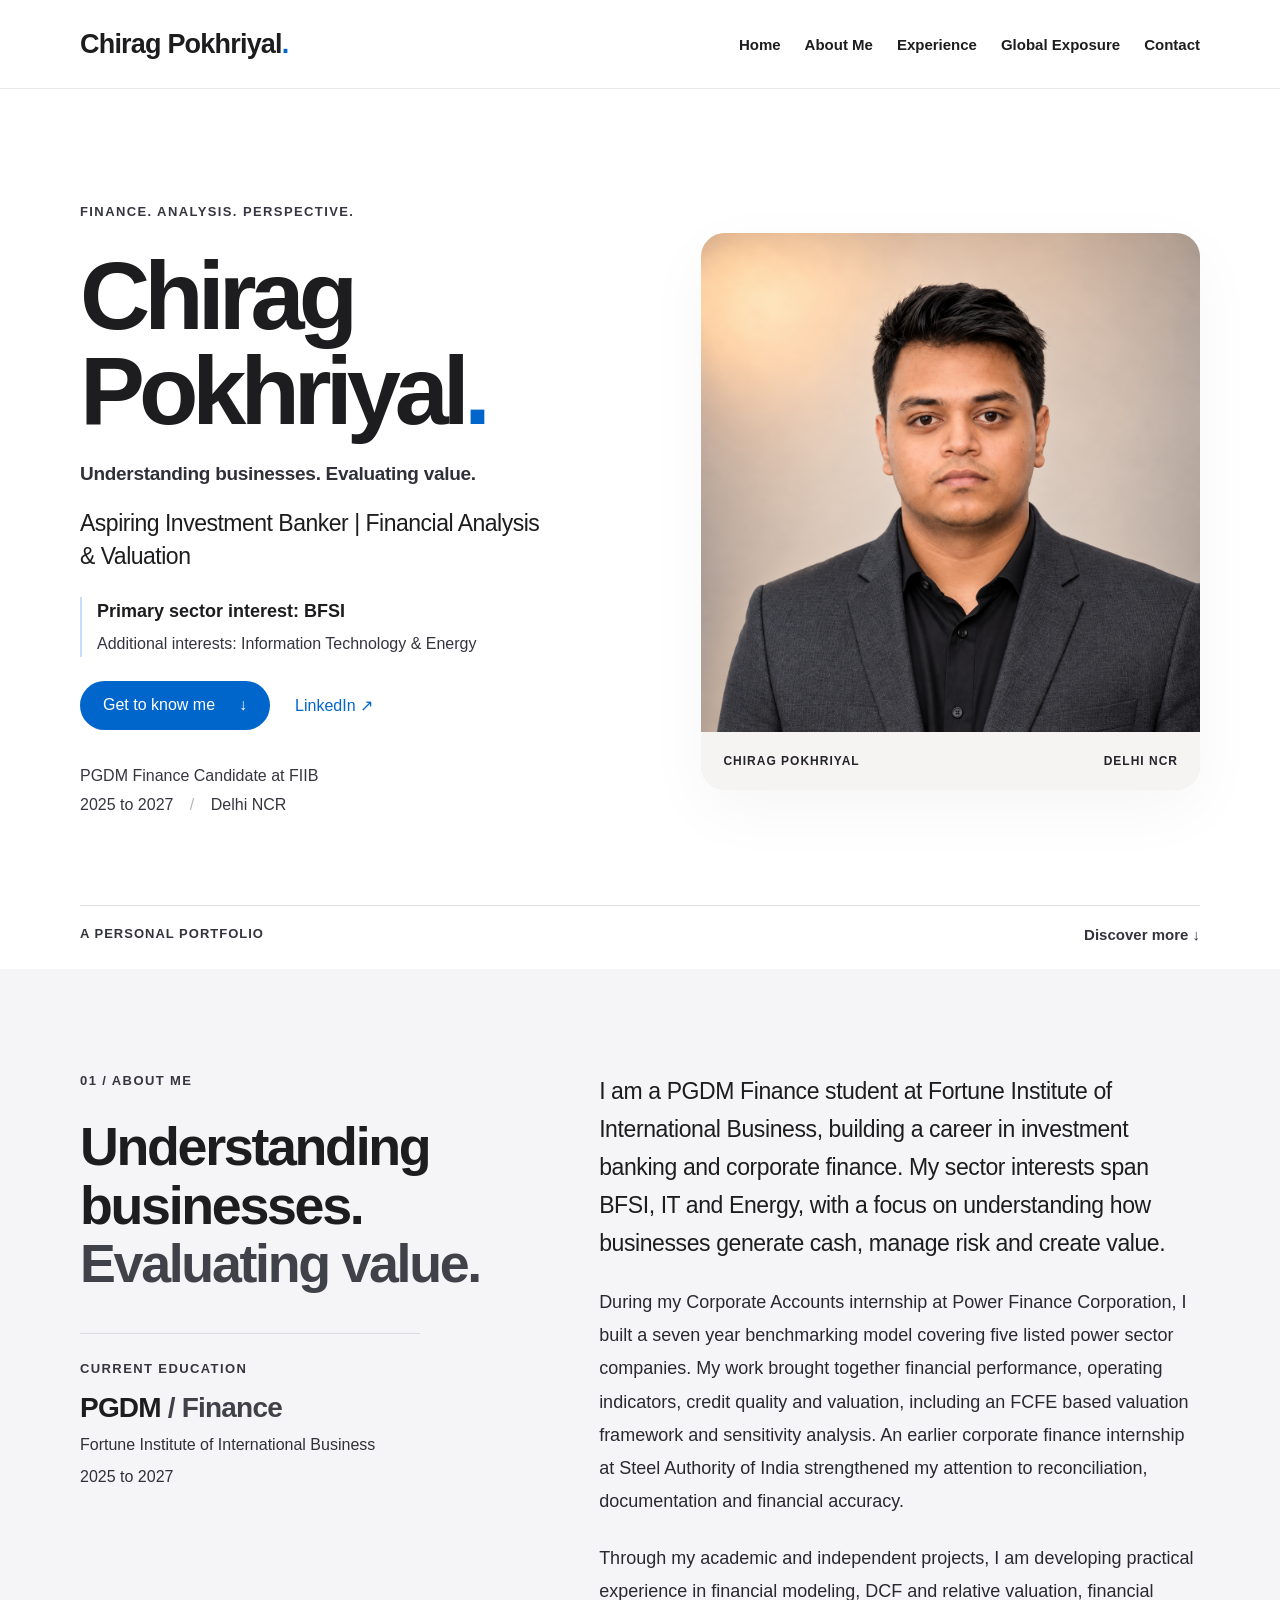
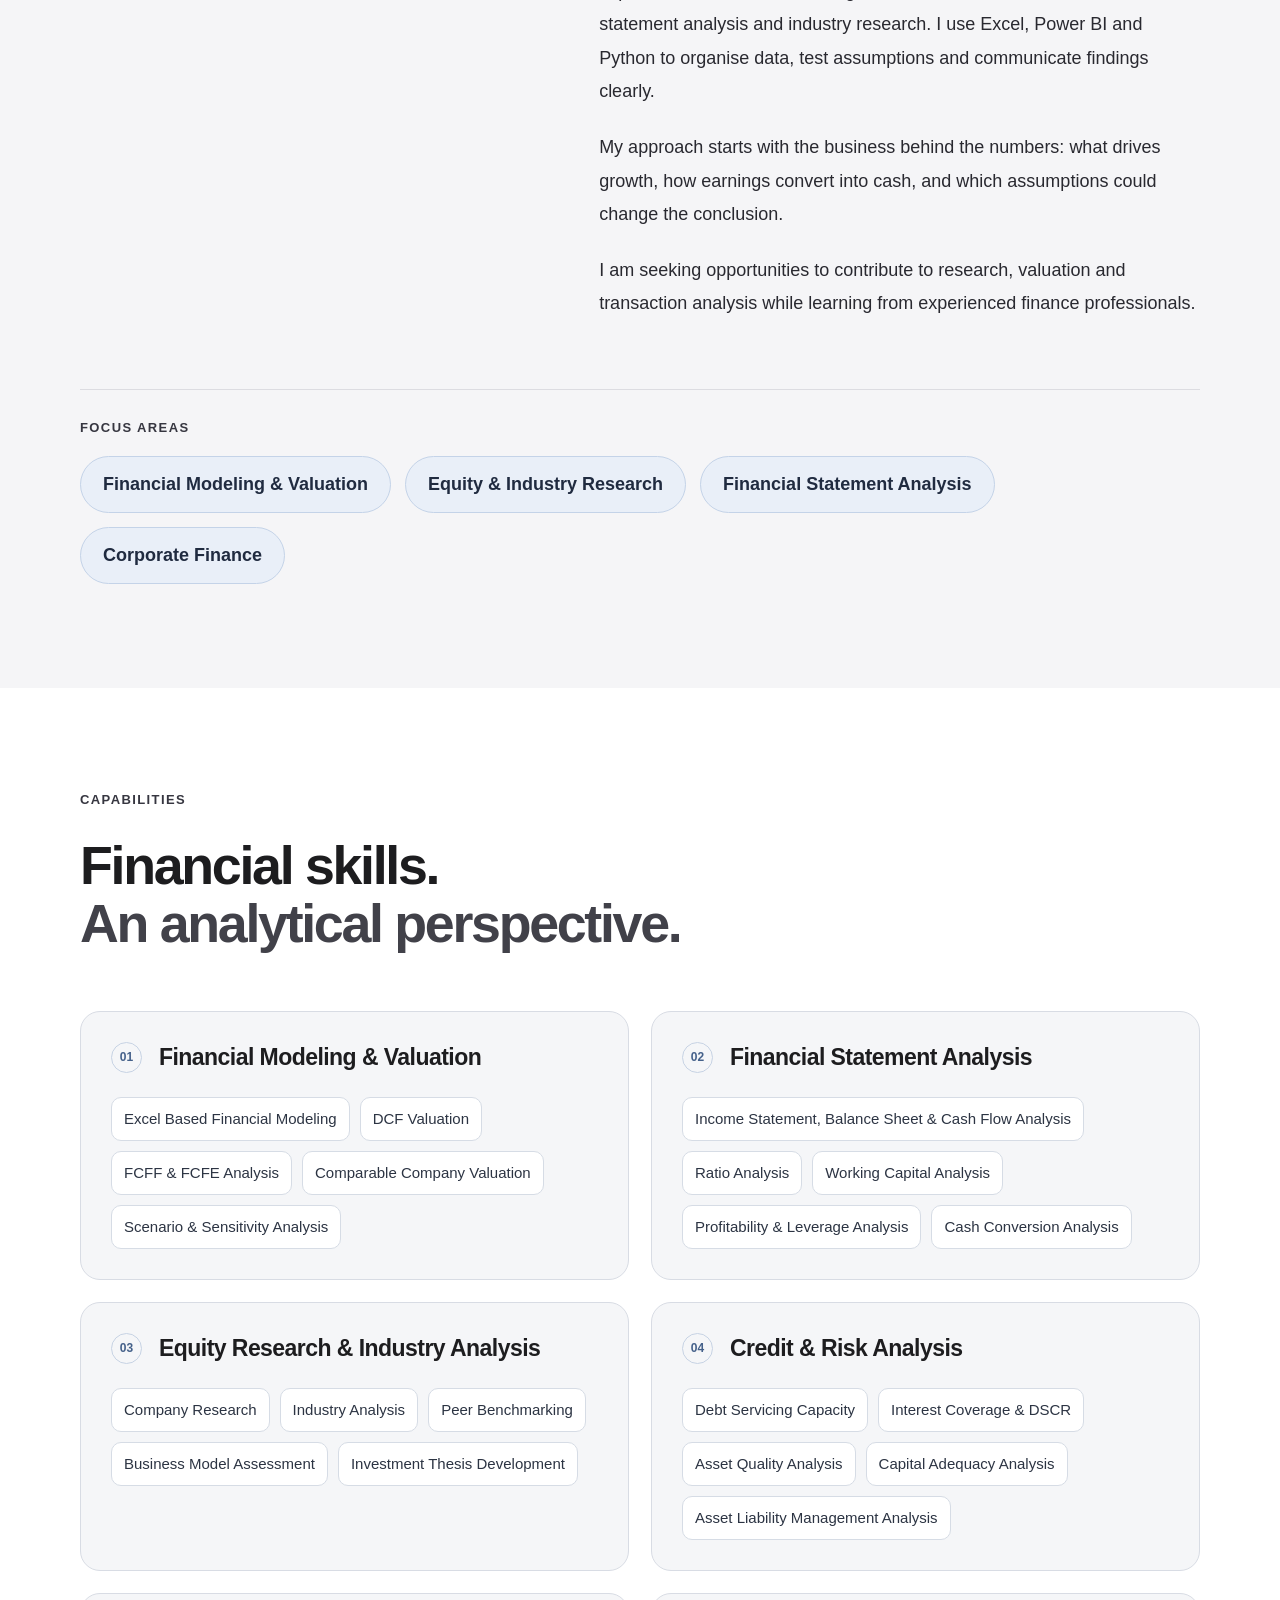
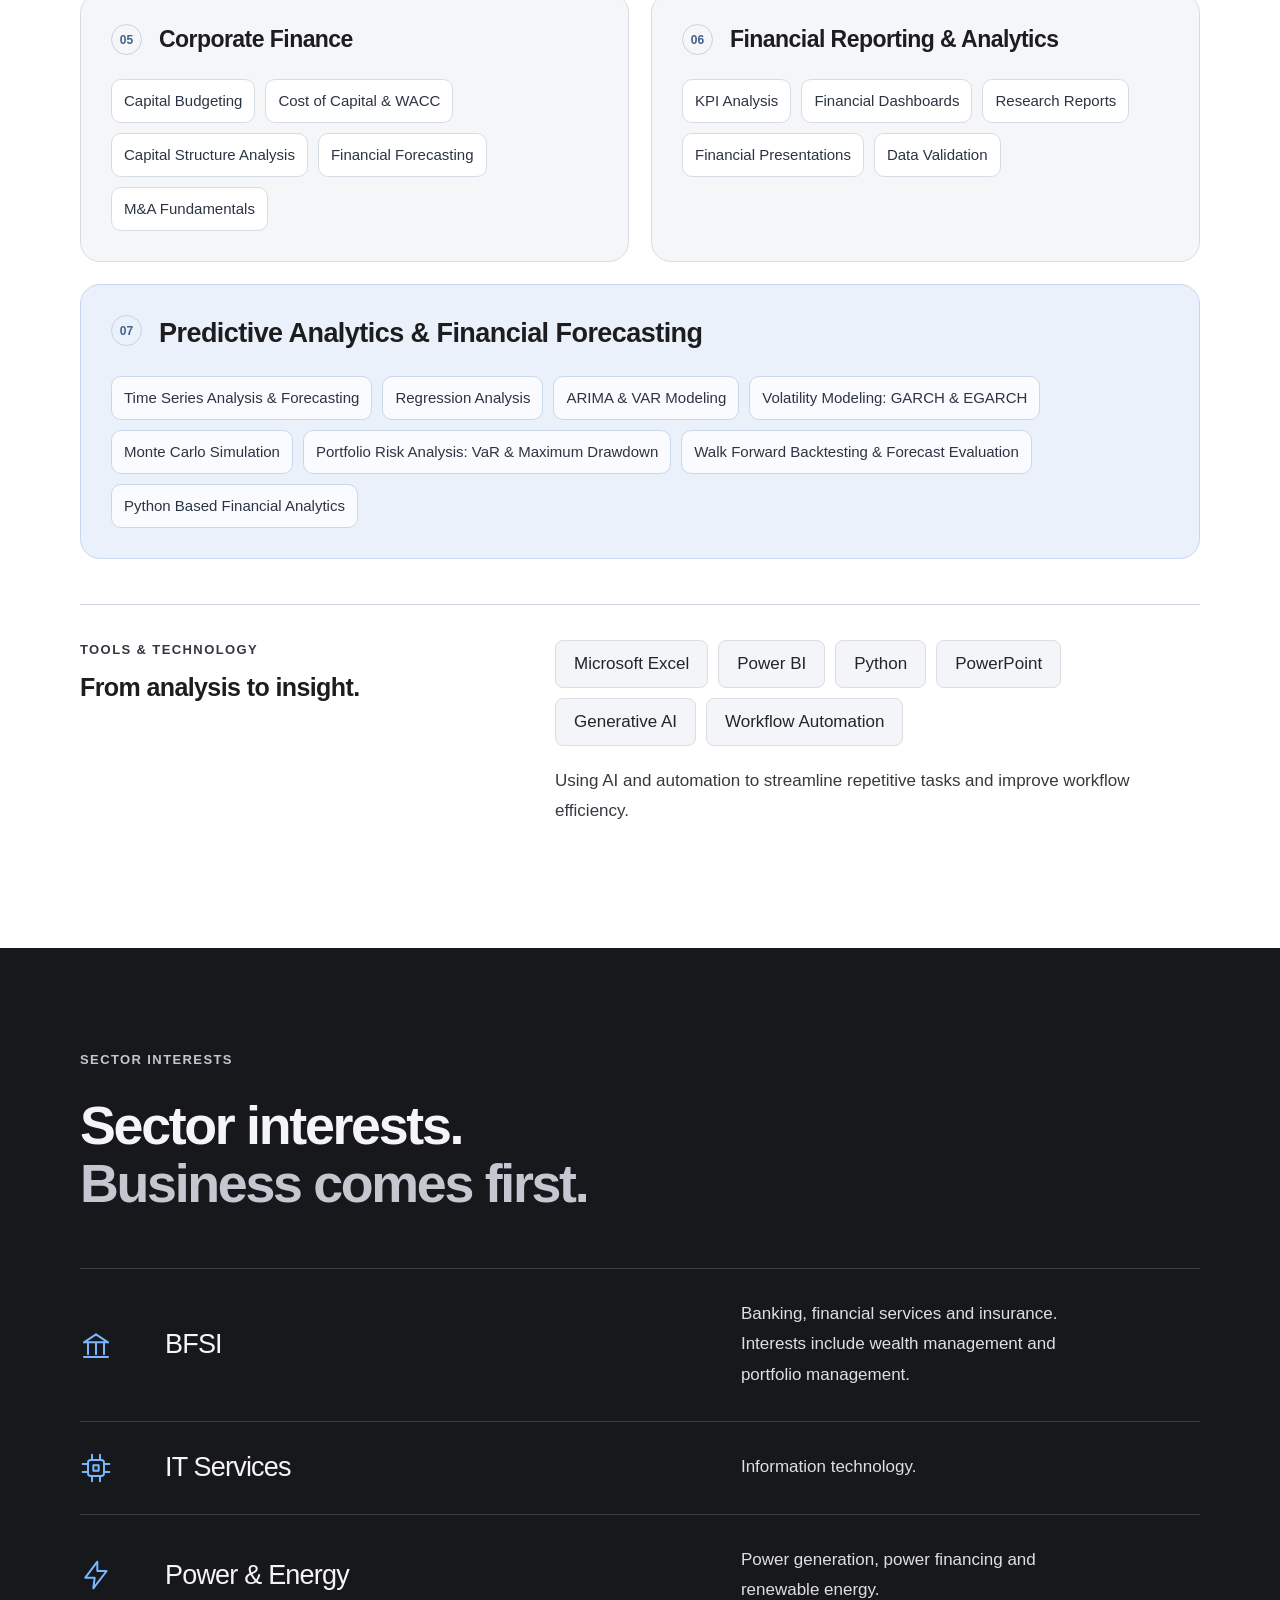
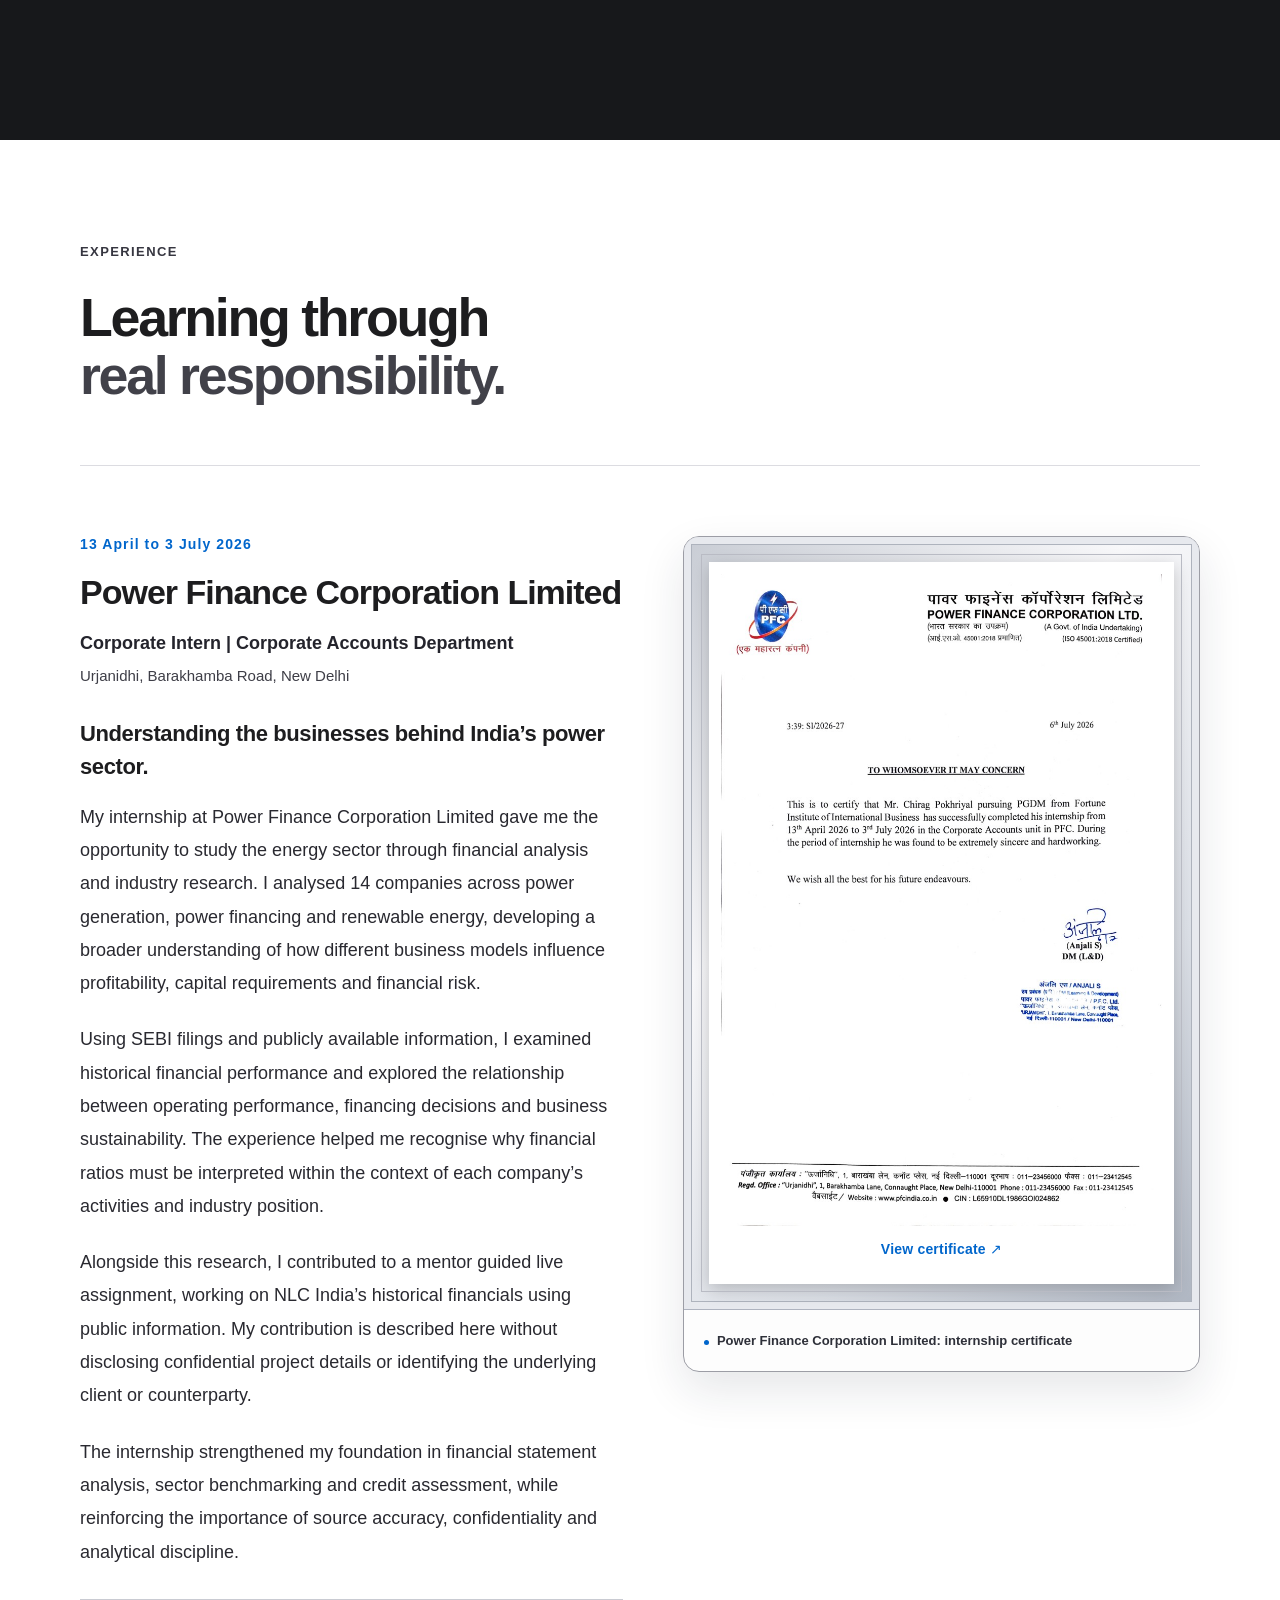
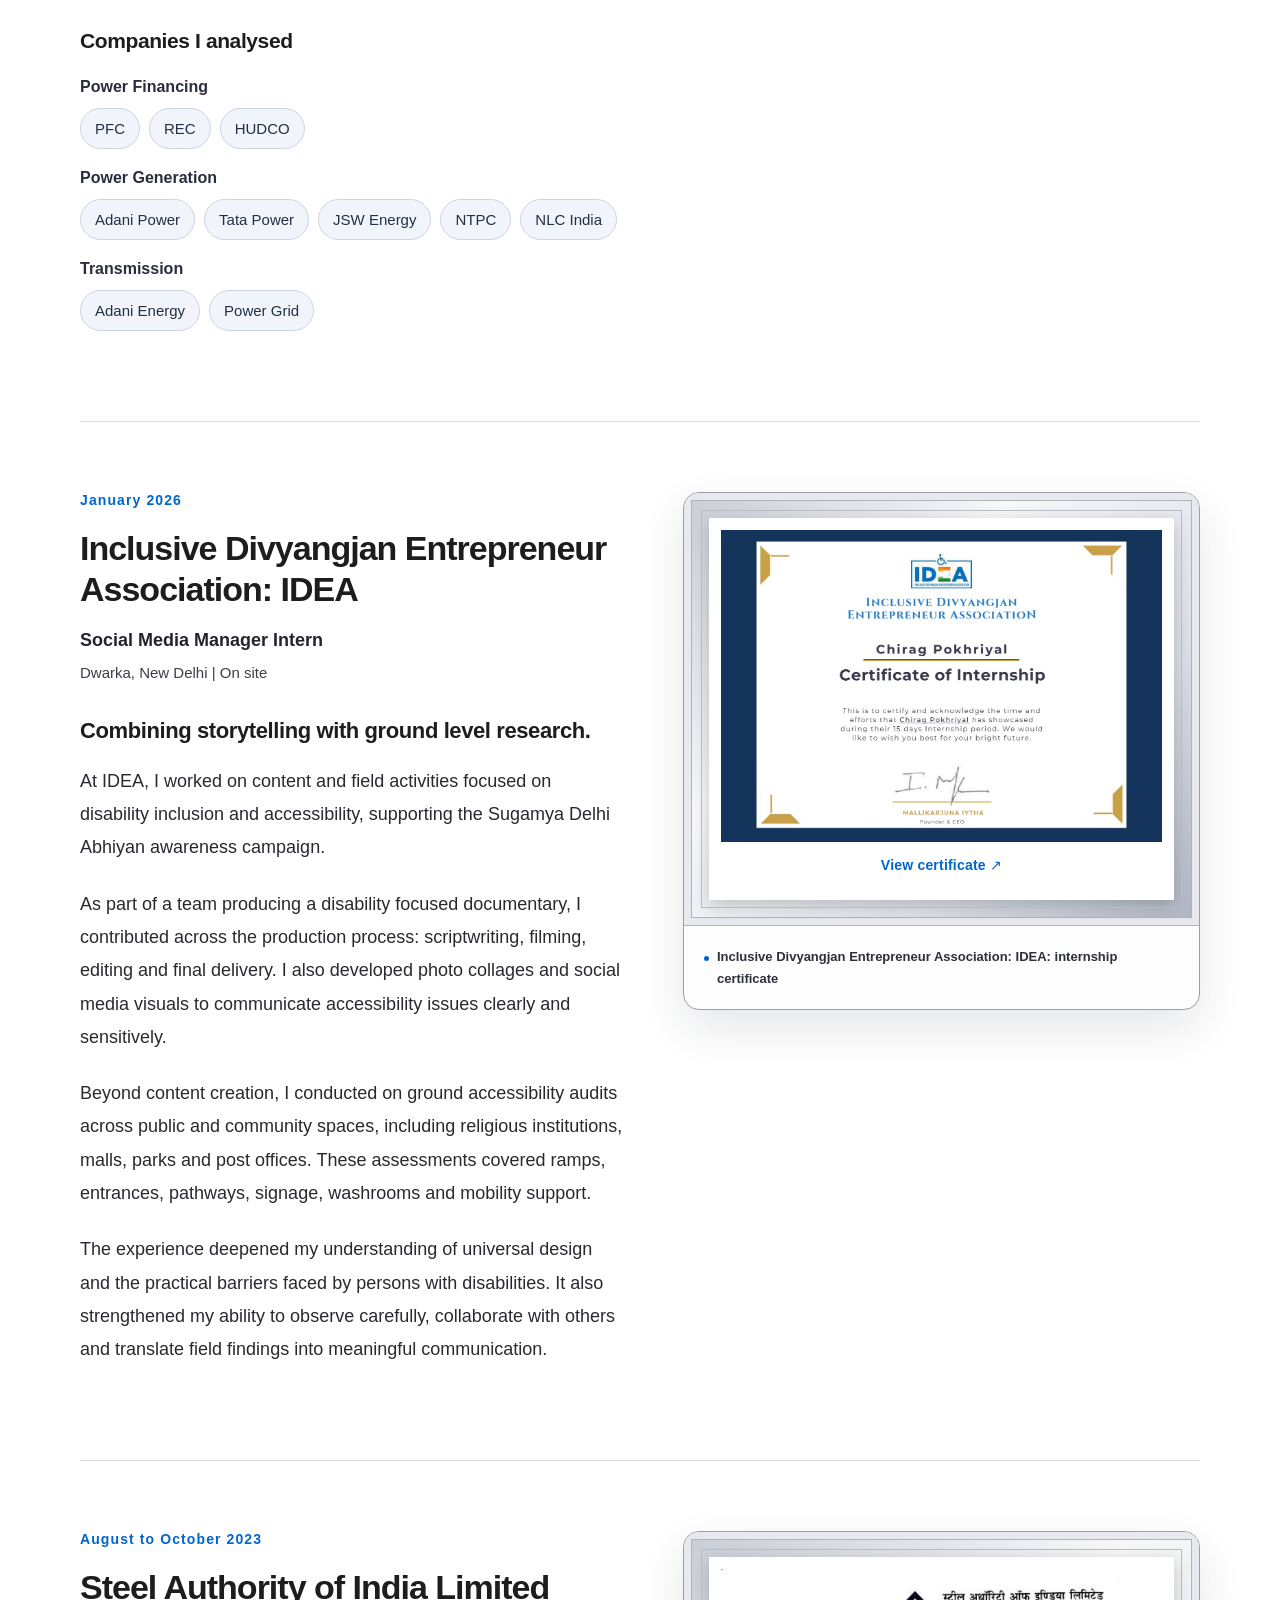
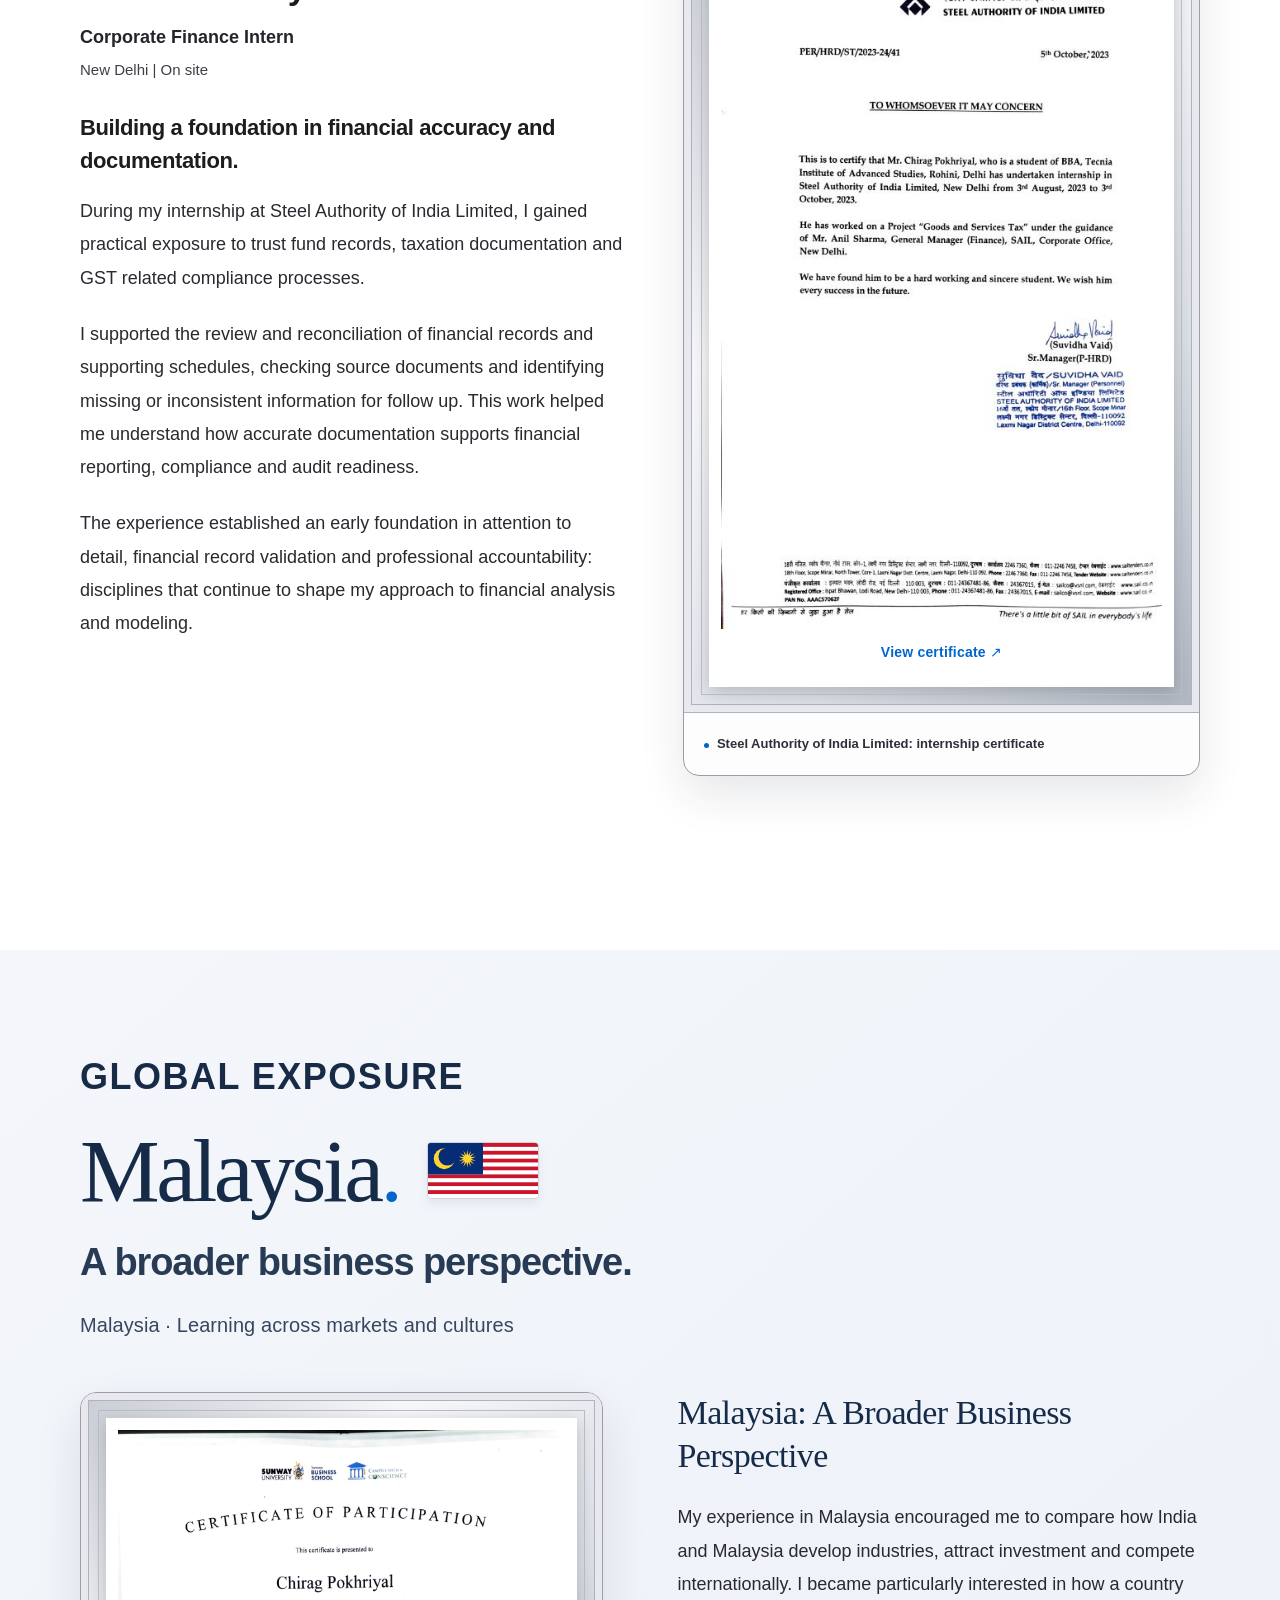
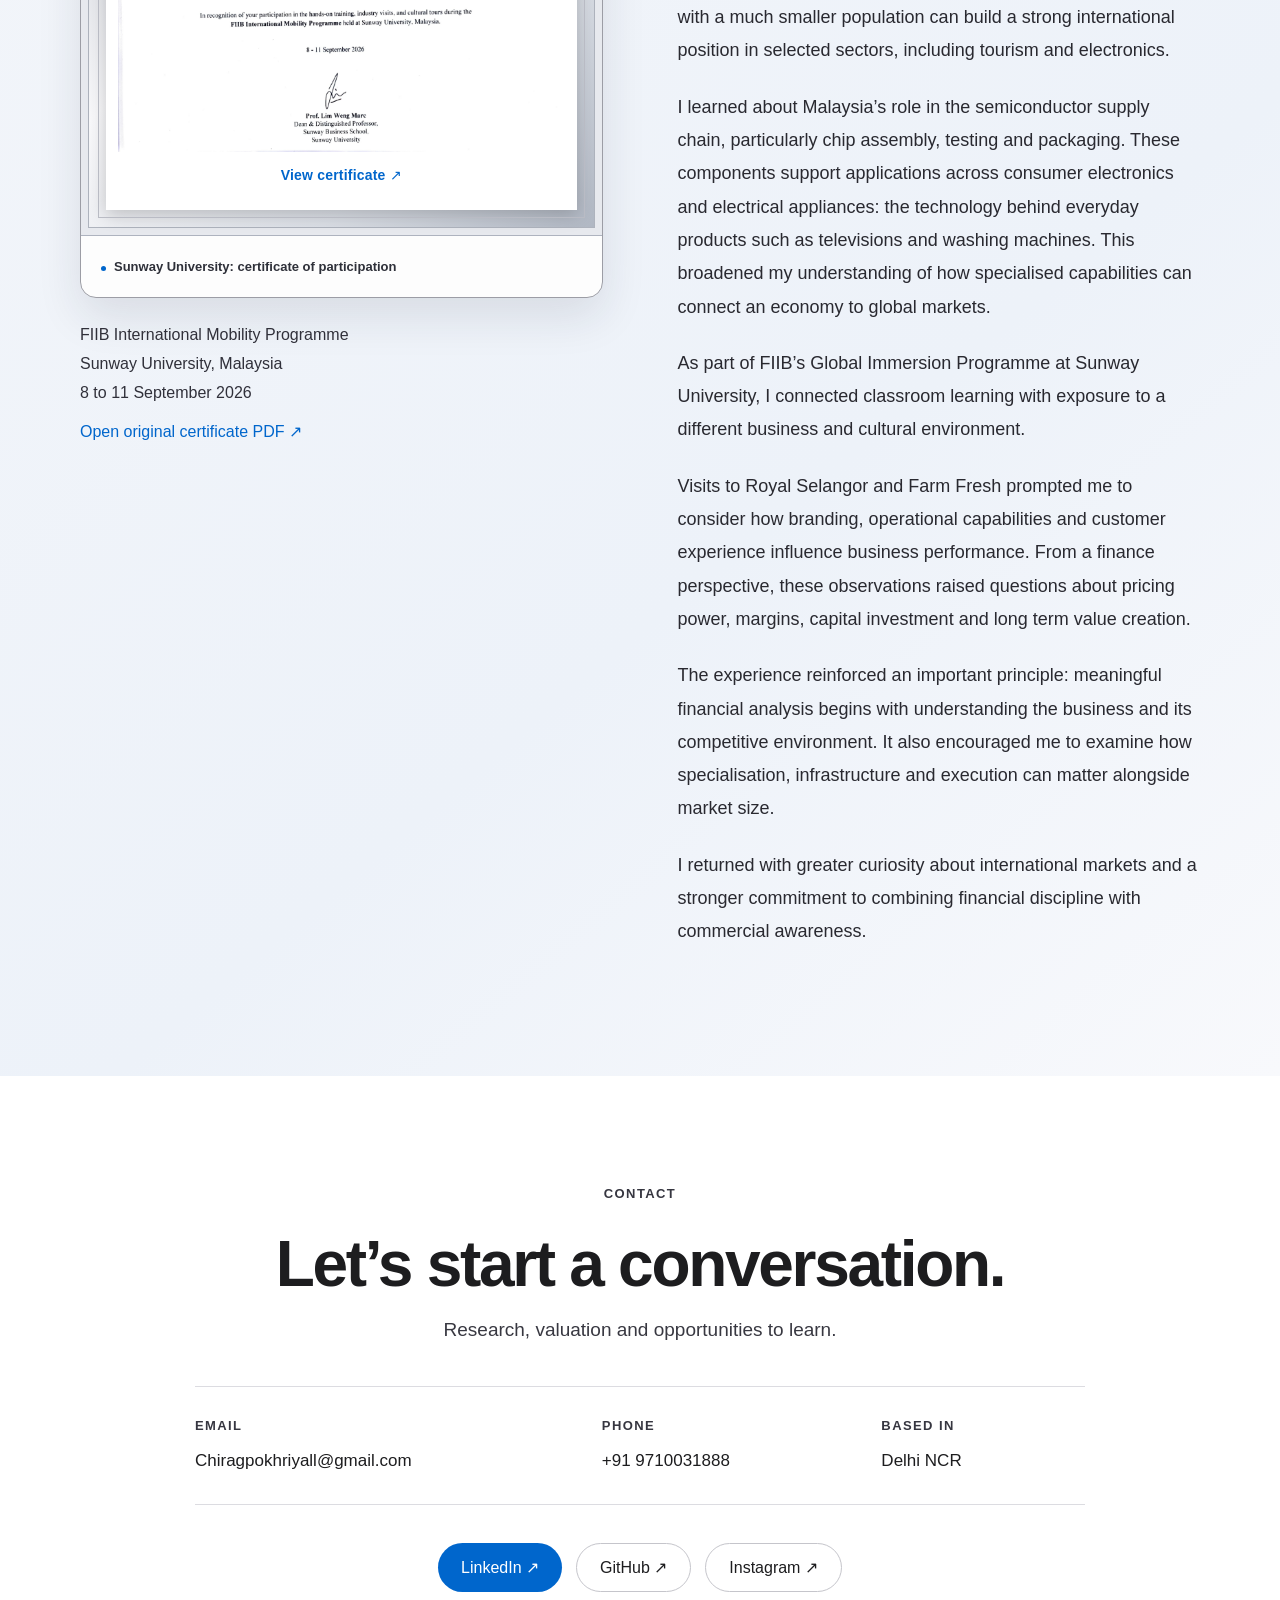
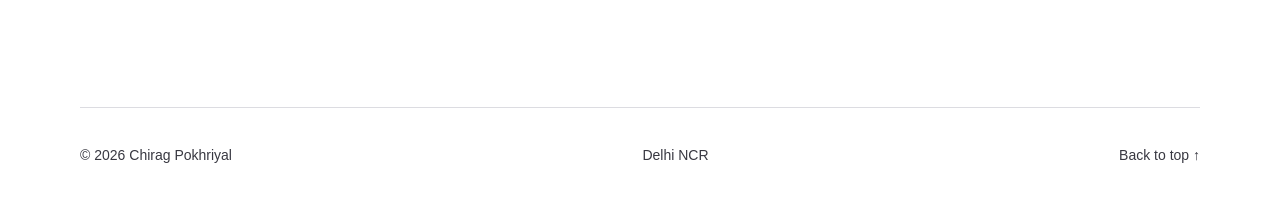
==== commit 7ccd8322: "Correct responsive viewport settings" ====
--- a/index.html
+++ b/index.html
@@ -2,7 +2,7 @@
 <html lang="en">
 <head>
   <meta charset="utf-8">
-  <meta name="viewport" content="width=device width, initial scale=1">
+  <meta name="viewport" content="width=device-width, initial-scale=1">
   <title>Chirag Pokhriyal | Aspiring Investment Banker</title>
   <meta name="description" content="Chirag Pokhriyal: PGDM Finance candidate at FIIB. Career interests in investment banking, financial analysis and valuation. Based in Delhi NCR.">
   <meta name="theme-color" content="#f5f5f7">
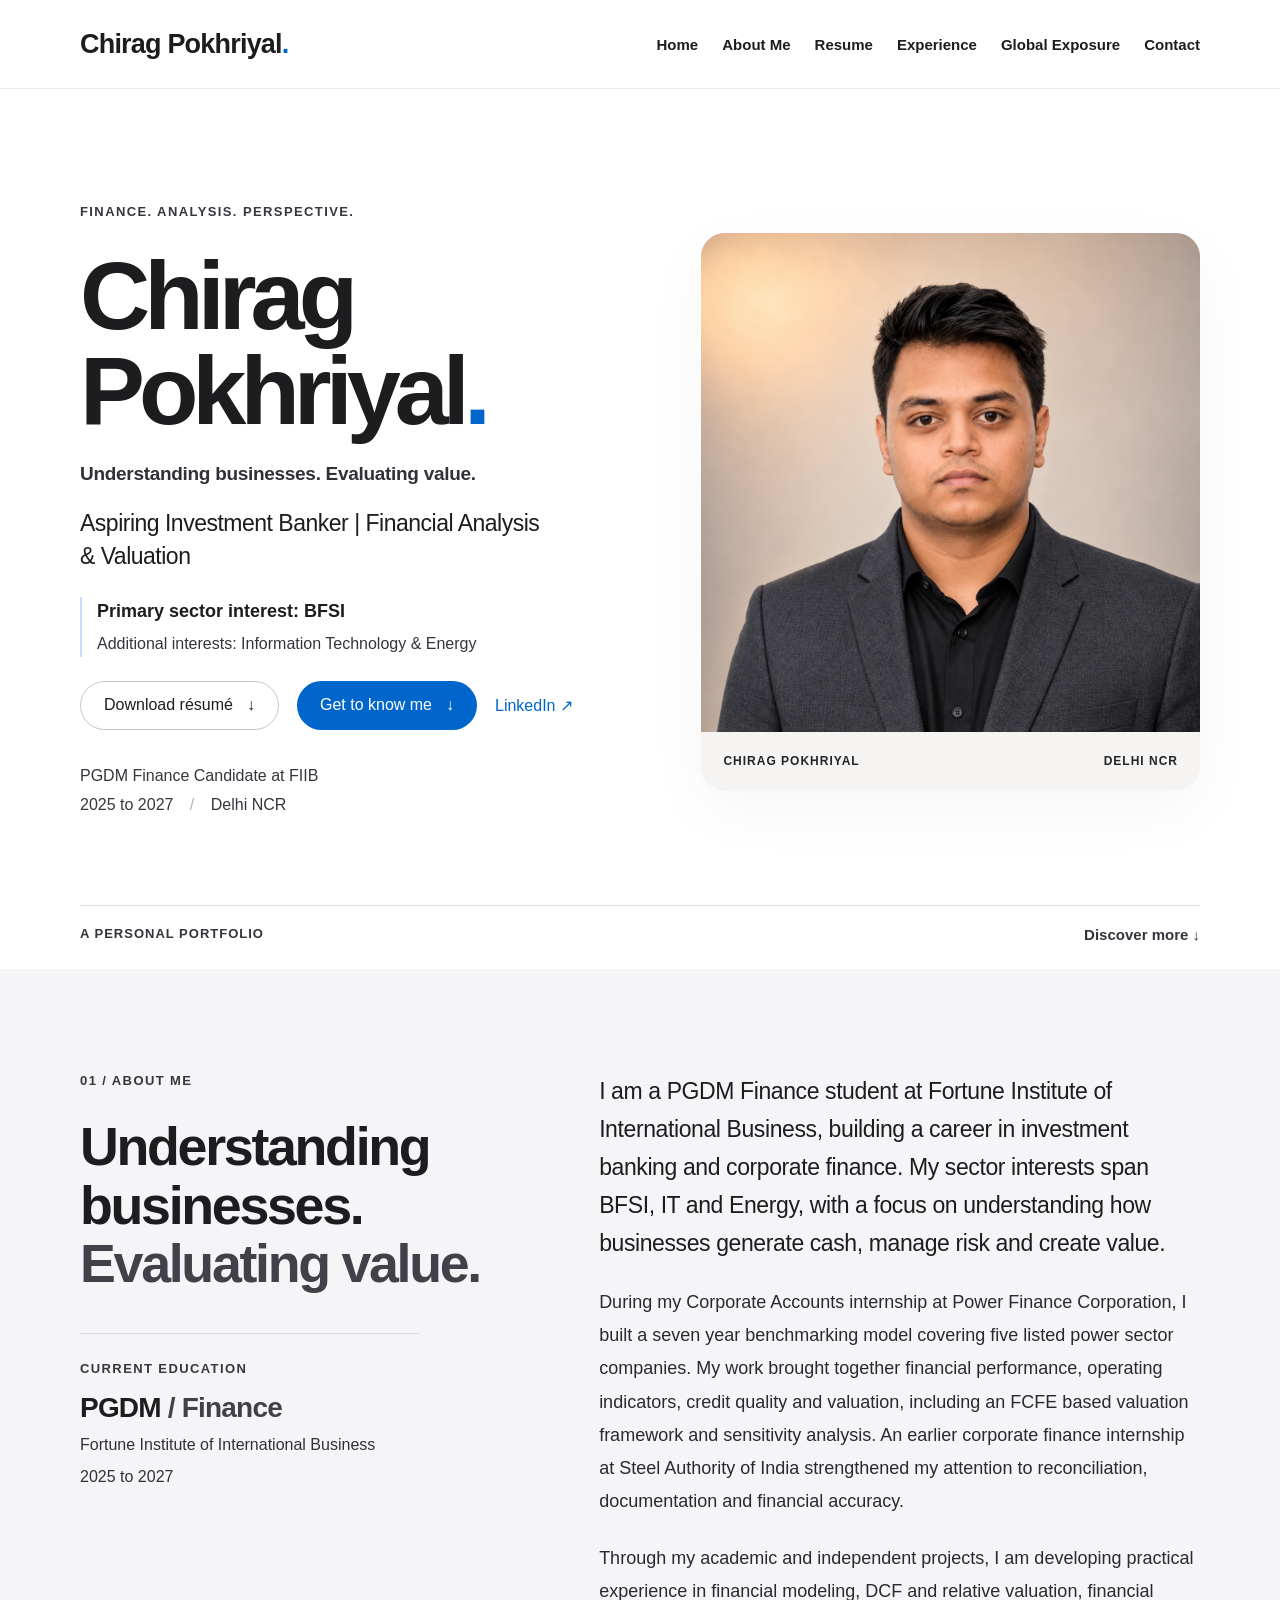
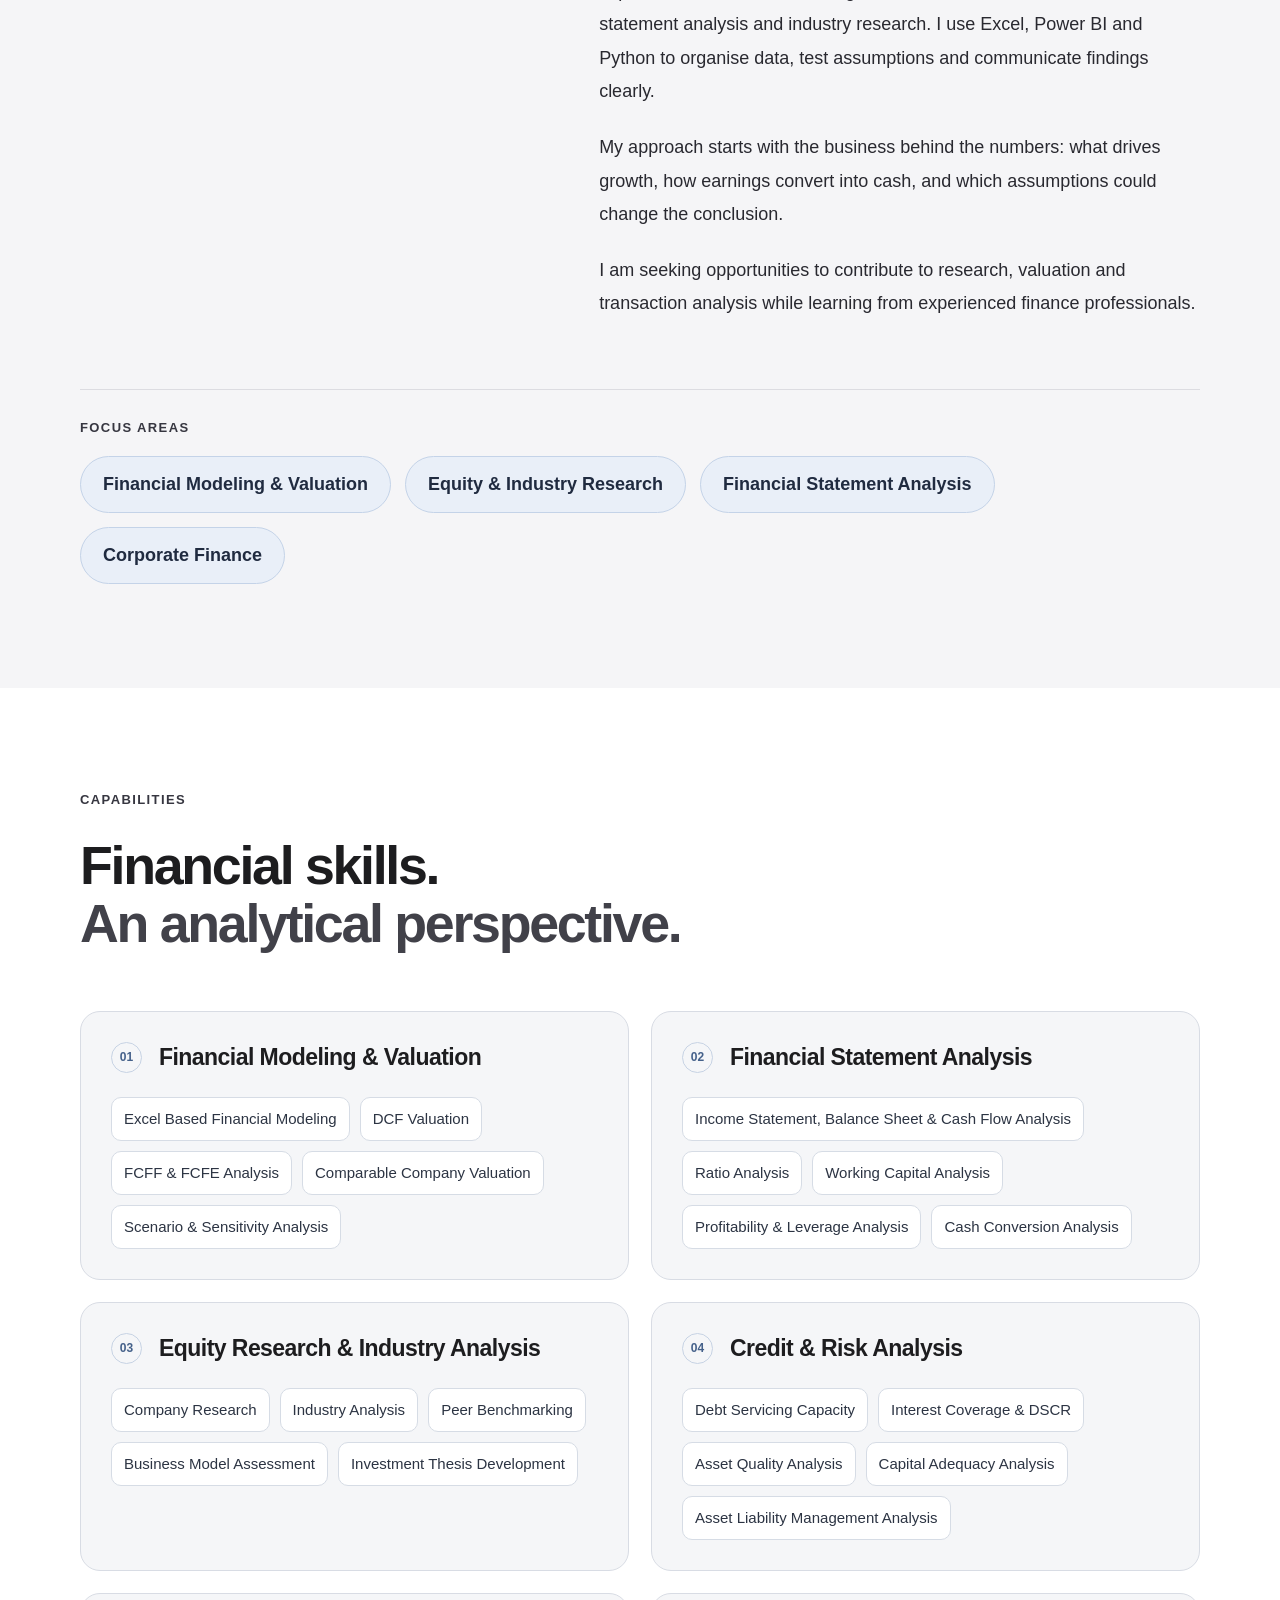
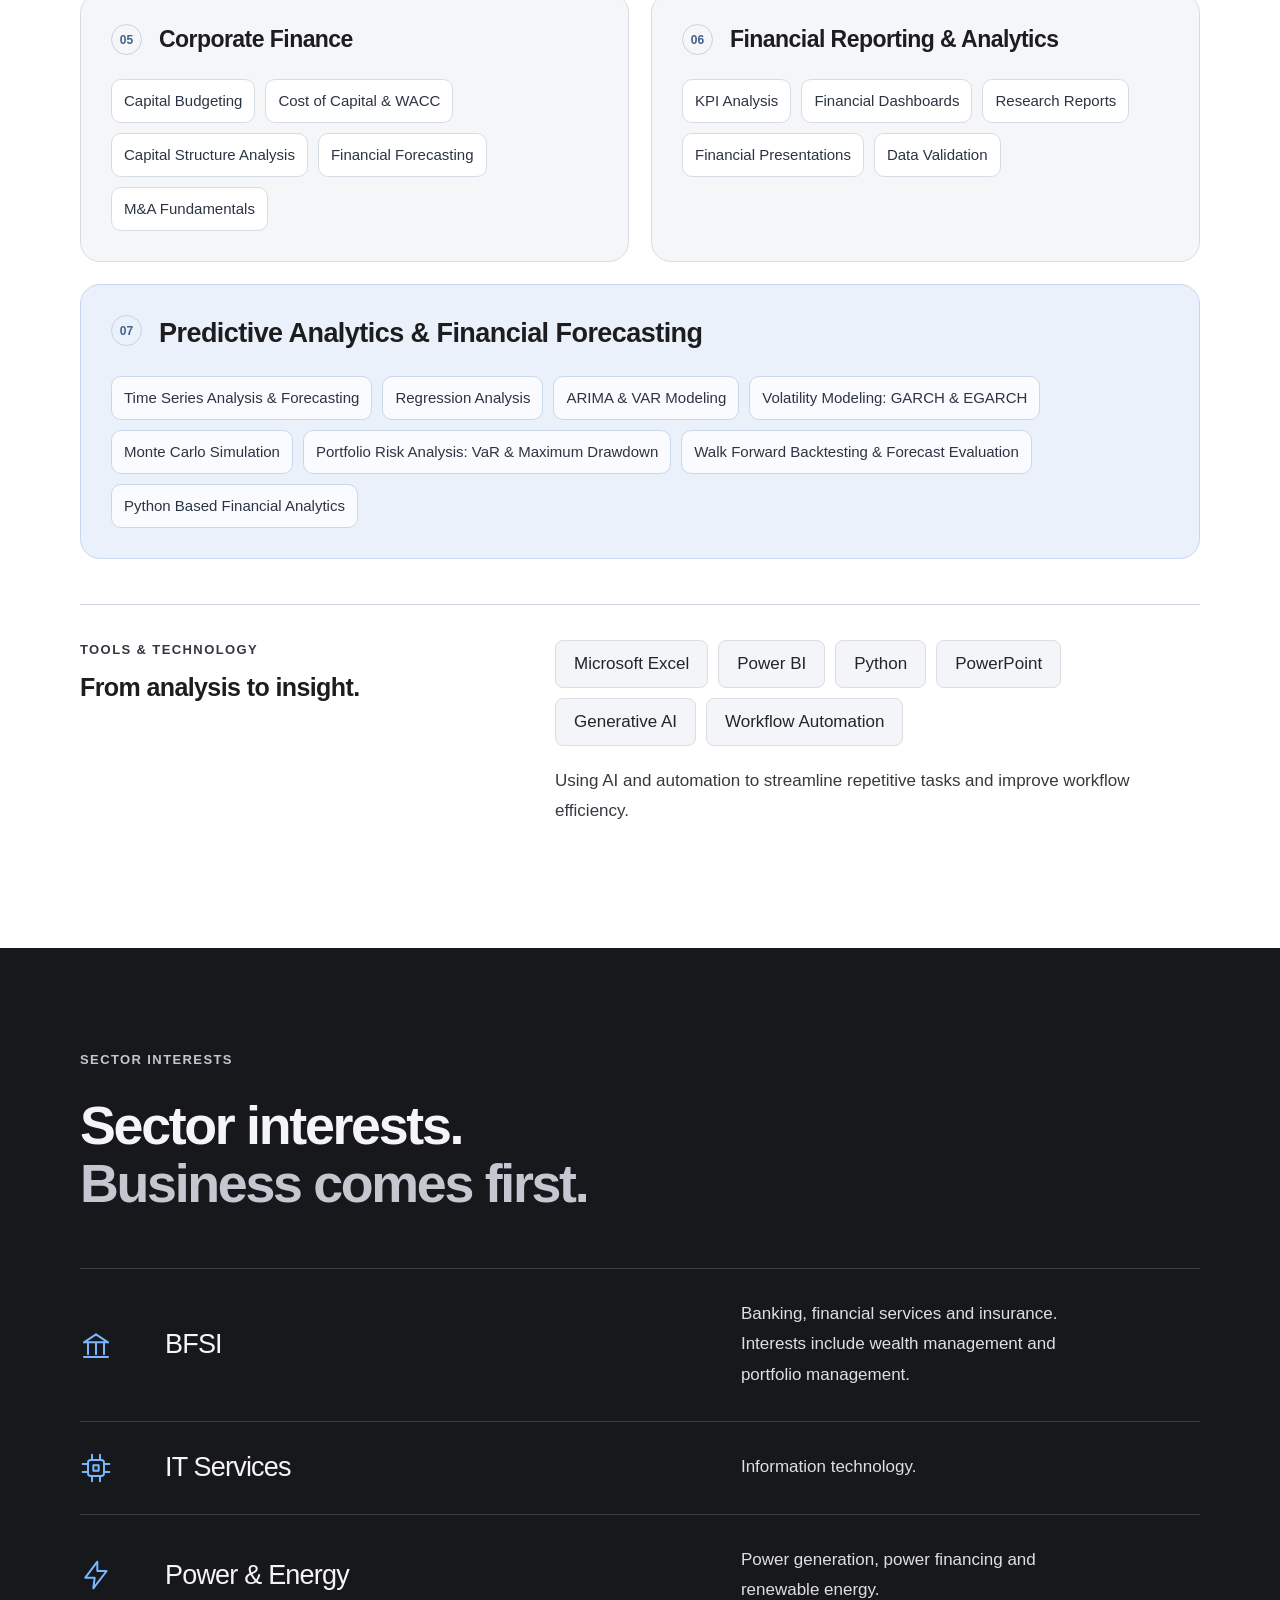
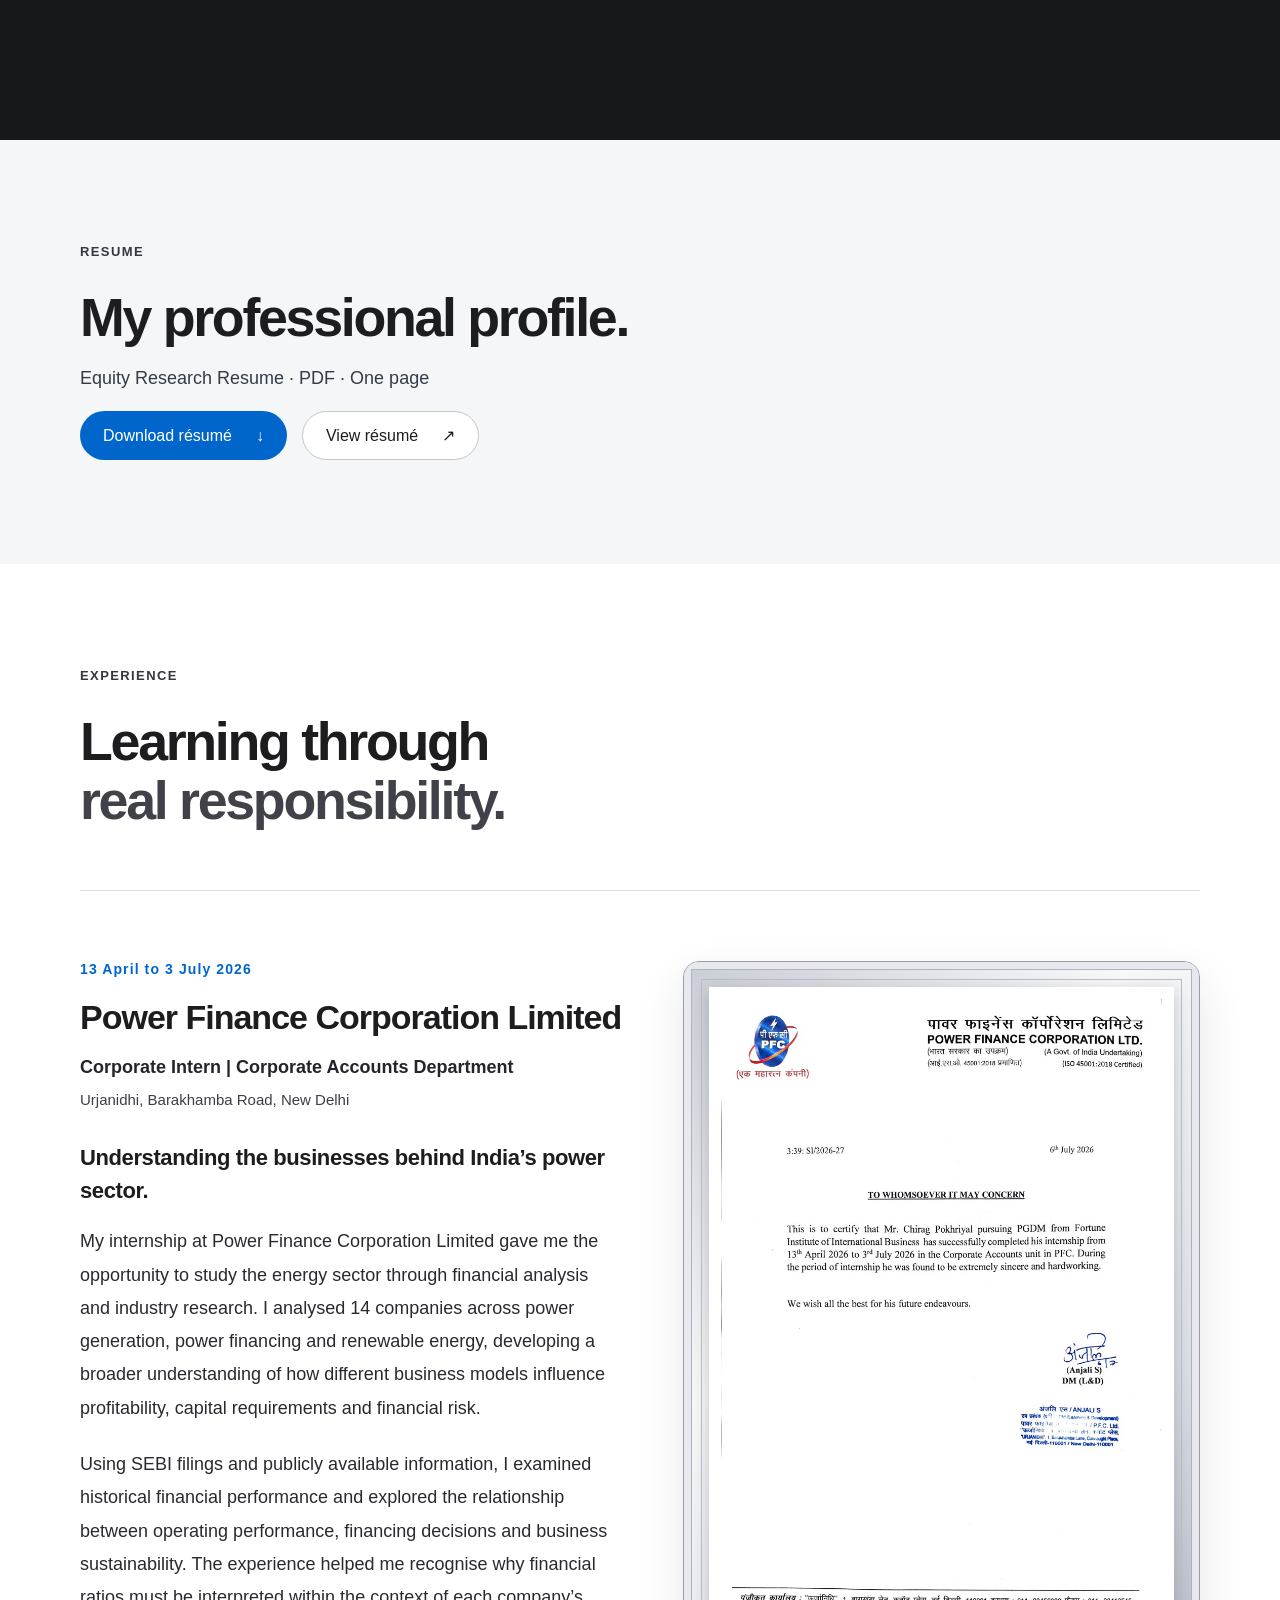
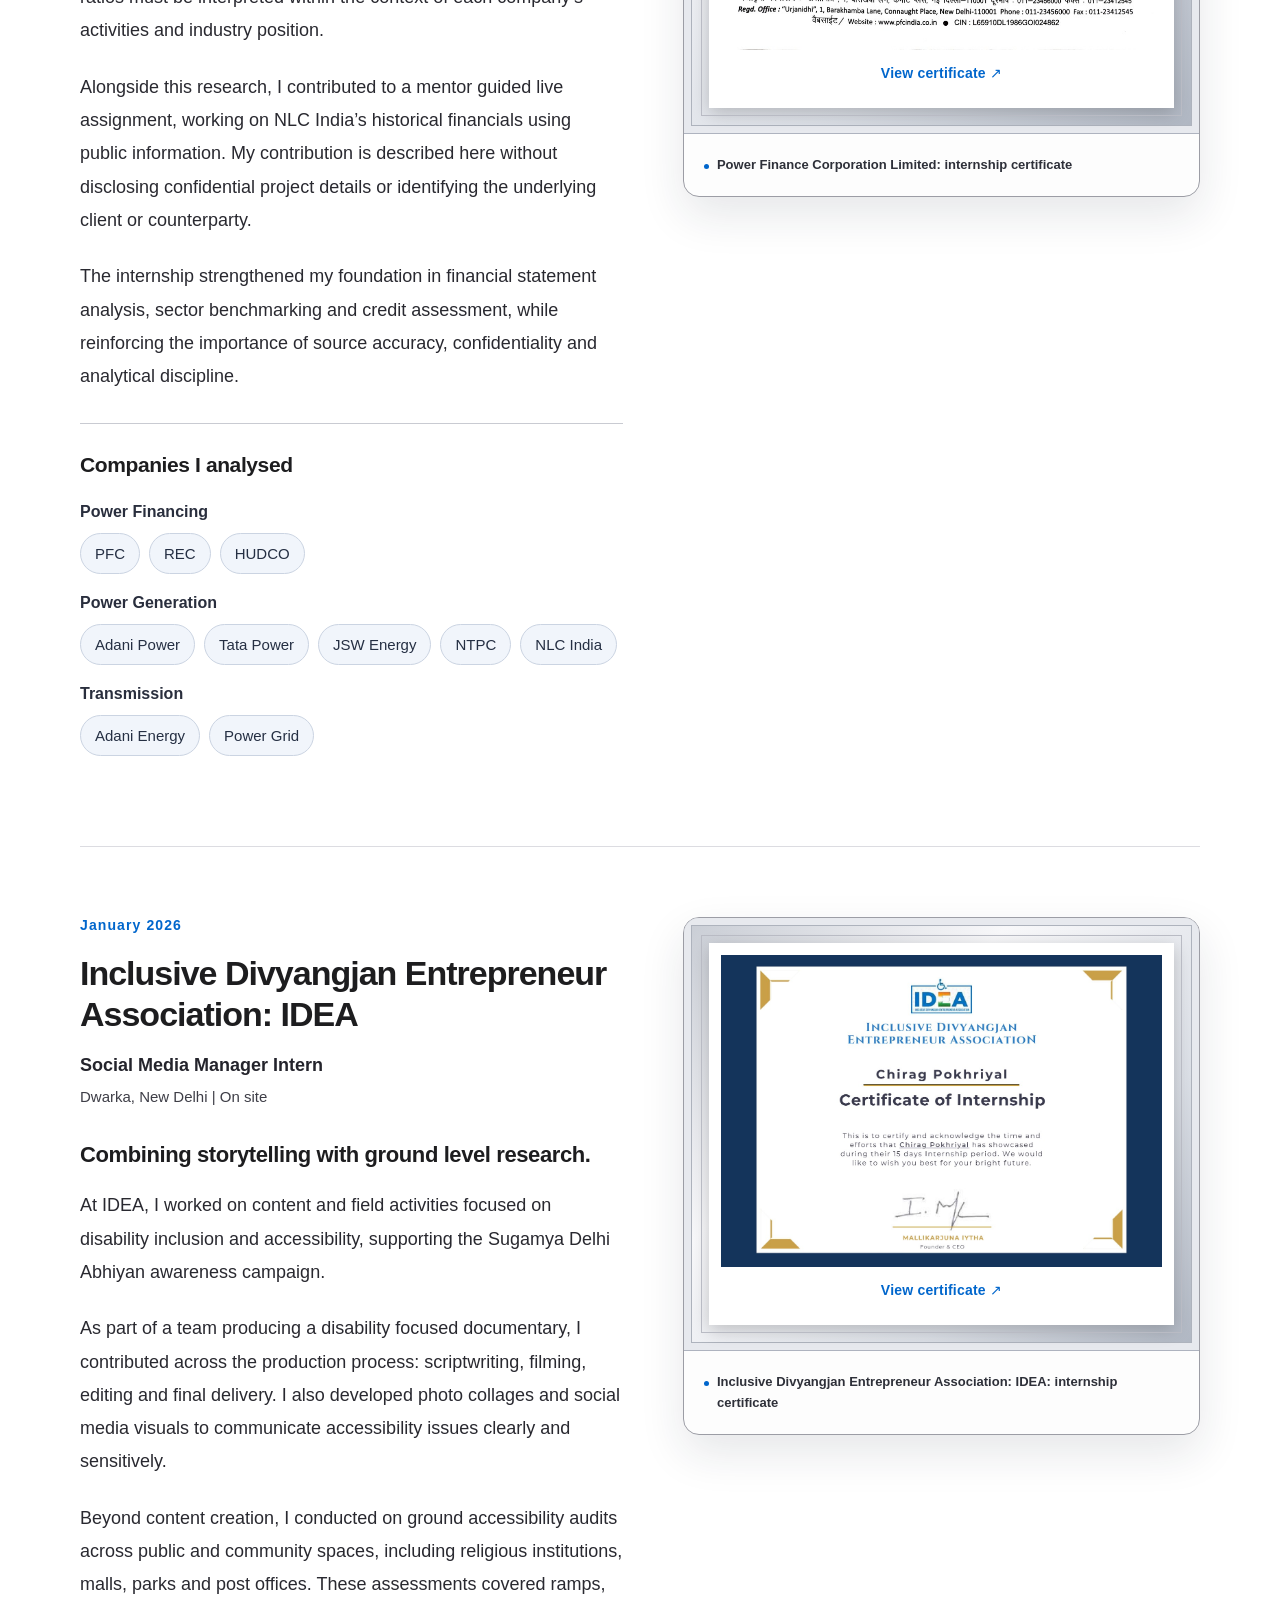
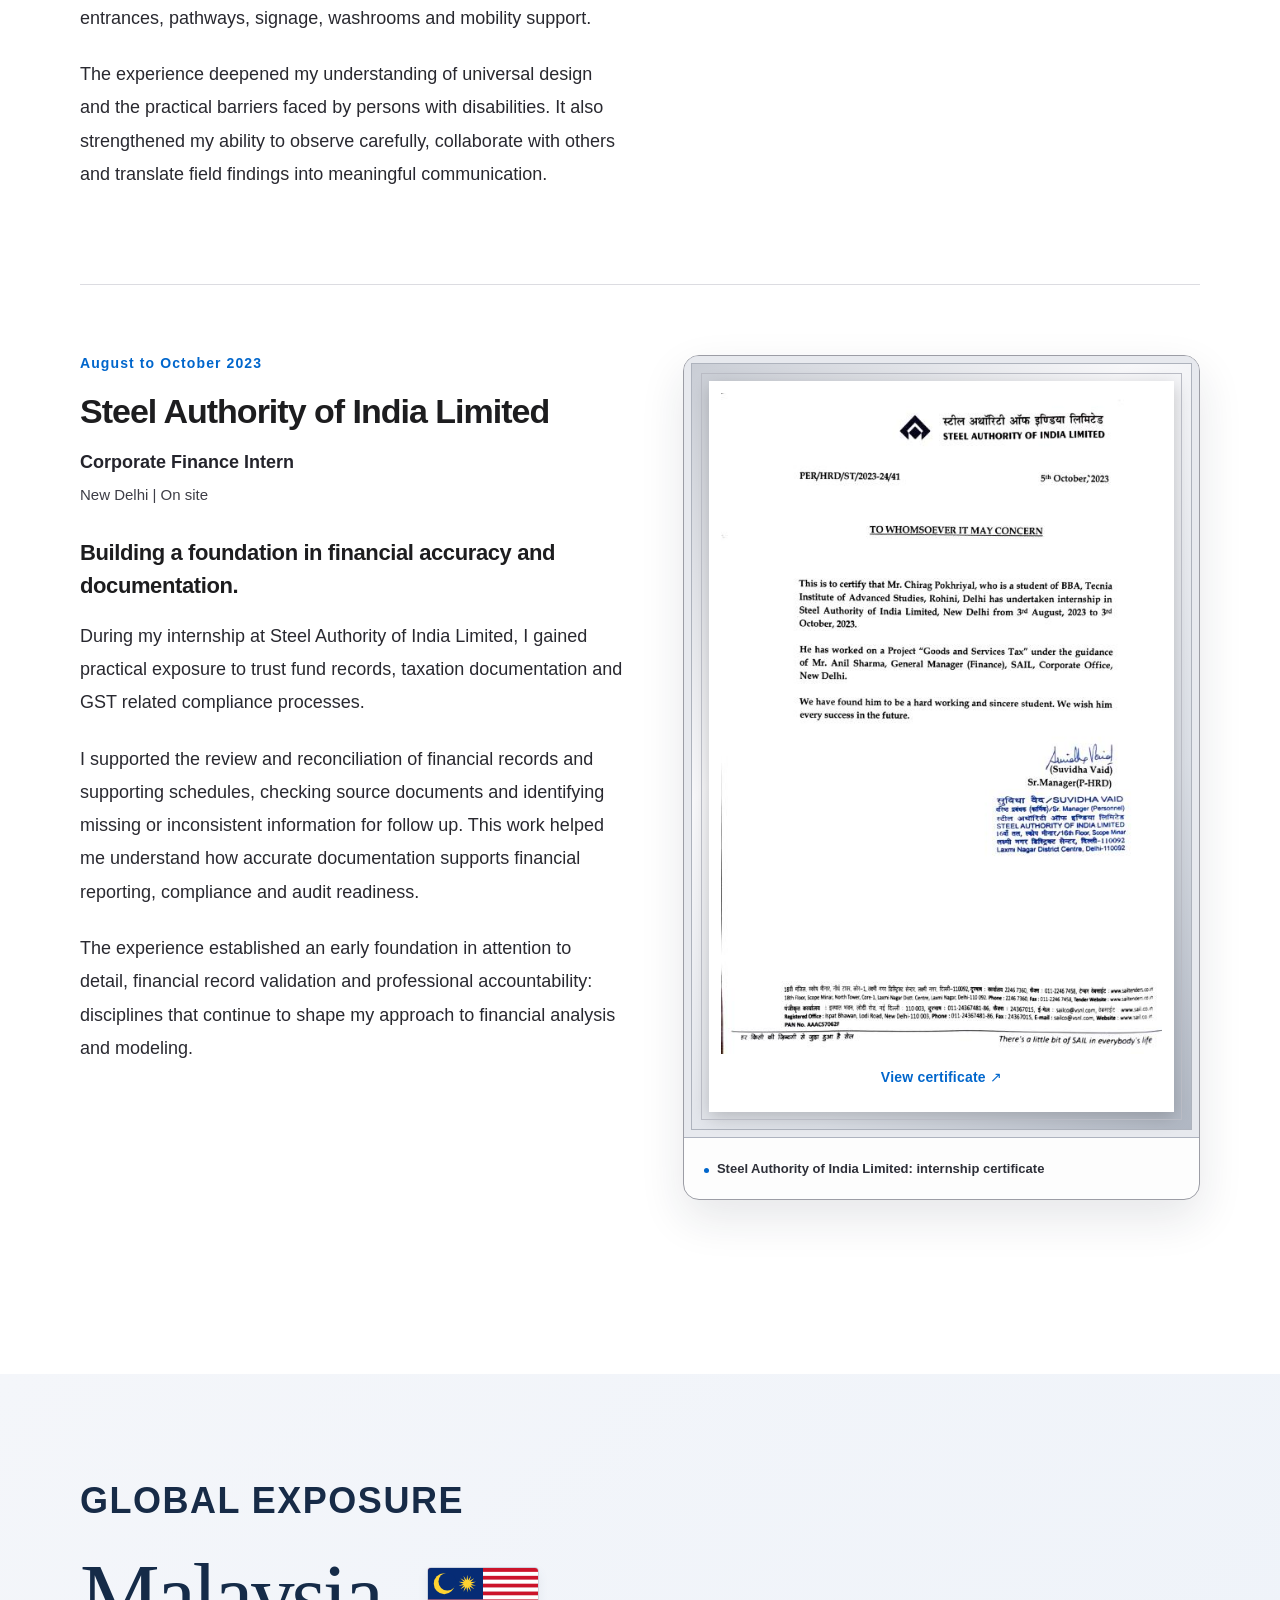
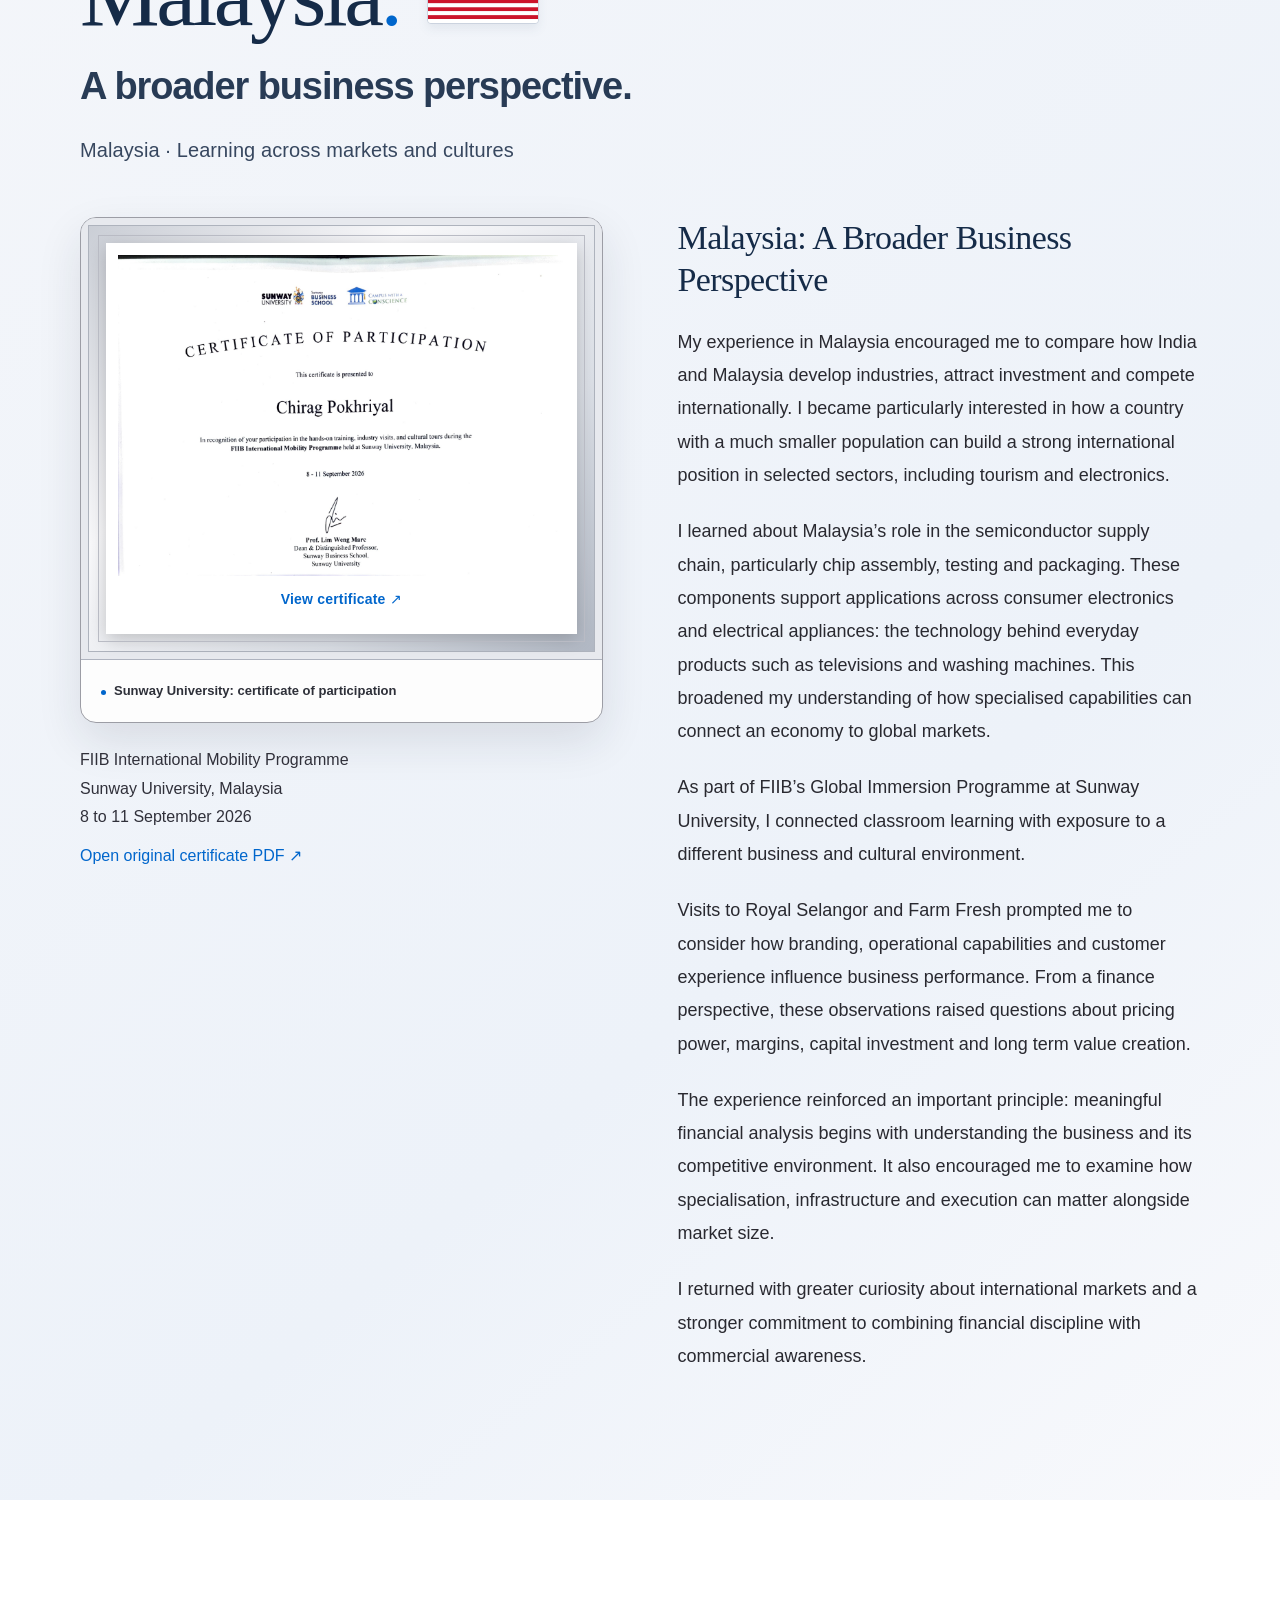
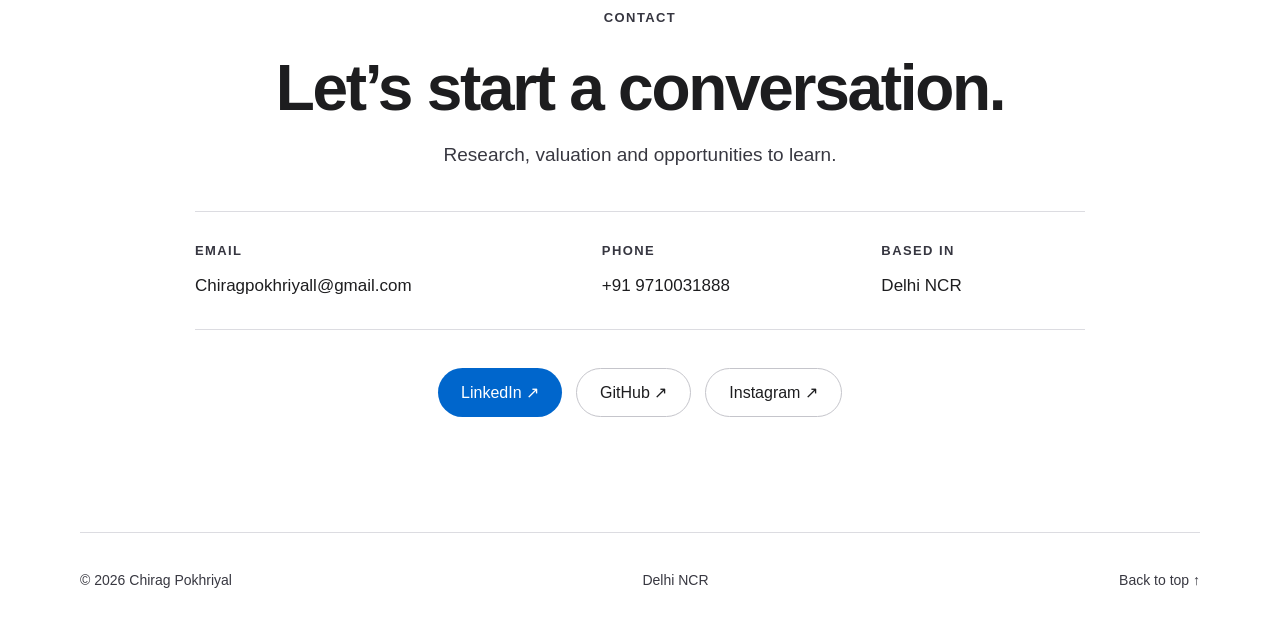
==== commit ed0f78bd: "Add resume navigation and download" ====
--- a/index.html
+++ b/index.html
@@ -27,7 +27,7 @@
 <header class="site-header">
   <nav class="nav wrap" aria-label="Main navigation">
     <a class="wordmark" href="#home" aria-label="Chirag Pokhriyal home">Chirag Pokhriyal<span class="brand-dot" aria-hidden="true">.</span></a>
-    <button class="menu-toggle" aria-expanded="false" aria-controls="nav-links" hidden>Menu <span aria-hidden="true">☰</span></button><div class="nav-links" id="nav-links"><a href="#home">Home</a><a href="#about">About Me</a><a href="#resume" data-resume-nav hidden>Resume</a><a href="#projects" data-project-nav hidden>Projects</a><a href="#experience">Experience</a><a href="#global-exposure">Global Exposure</a><a href="#contact">Contact</a></div>
+    <button class="menu-toggle" aria-expanded="false" aria-controls="nav-links" hidden>Menu <span aria-hidden="true">☰</span></button><div class="nav-links" id="nav-links"><a href="#home">Home</a><a href="#about">About Me</a><a href="#resume" data-resume-nav>Resume</a><a href="#projects" data-project-nav hidden>Projects</a><a href="#experience">Experience</a><a href="#global-exposure">Global Exposure</a><a href="#contact">Contact</a></div>
   </nav>
 </header>
 <main id="main">
@@ -37,7 +37,7 @@
       <h1 id="hero-title">Chirag<br>Pokhriyal<span class="blue">.</span></h1>
       <p class="hero-tagline" data-tagline>Understanding businesses. Evaluating value.</p><p class="hero-role" data-headline>Aspiring Investment Banker | Financial Analysis &amp; Valuation</p>
       <div class="hero-interests"><p class="hero-sector" data-sector-line>Primary sector interest: BFSI</p><p class="hero-sector secondary-sectors" data-secondary-sectors>Additional interests: Information Technology &amp; Energy</p></div>
-      <div class="hero-actions"><a class="button primary" href="#about">Get to know me <span aria-hidden="true">↓</span></a><a class="text-link" data-link="linkedin" href="https://www.linkedin.com/in/chiragpokhriyall/" target="_blank" rel="noopener noreferrer">LinkedIn <span aria-hidden="true">↗</span><span class="sr-only"> (opens in a new tab)</span></a></div>
+      <div class="hero-actions"><a class="button secondary" data-resume-download href="assets/resume.pdf" download="Chirag_Pokhriyal_Equity_Research_Resume.pdf">Download résumé <span aria-hidden="true">↓</span></a><a class="button primary" href="#about">Get to know me <span aria-hidden="true">↓</span></a><a class="text-link" data-link="linkedin" href="https://www.linkedin.com/in/chiragpokhriyall/" target="_blank" rel="noopener noreferrer">LinkedIn <span aria-hidden="true">↗</span><span class="sr-only"> (opens in a new tab)</span></a></div>
       <p class="hero-meta"><span data-education>PGDM Finance Candidate at FIIB</span><br><span data-batch>2025 to 2027</span><span class="meta-divider" aria-hidden="true"> / </span><span data-location>Delhi NCR</span></p>
     </div>
     <figure class="portrait-frame"><img src="assets/chirag-pokhriyal-enhanced.png" width="1254" height="1254" alt="Portrait of Chirag Pokhriyal" fetchpriority="high"><figcaption><span>CHIRAG POKHRIYAL</span><span>DELHI NCR</span></figcaption></figure>
@@ -46,7 +46,7 @@
   <section id="about" class="about section" aria-labelledby="about-title"><div class="wrap"><div class="about-grid"><div><p class="eyebrow">01 / ABOUT ME</p><h2 id="about-title">Understanding<br>businesses.<br><span class="muted">Evaluating value.</span></h2><div class="education-detail"><span class="small-label">CURRENT EDUCATION</span><h3>PGDM <span class="muted">/ Finance</span></h3><p>Fortune Institute of International Business</p><p class="muted" data-batch>2025 to 2027</p></div></div><div class="story about-story" id="about-story"><p>I am a PGDM Finance student at Fortune Institute of International Business, building a career in investment banking and corporate finance. My sector interests span BFSI, IT and Energy, with a focus on understanding how businesses generate cash, manage risk and create value.</p><p>During my Corporate Accounts internship at Power Finance Corporation, I built a seven year benchmarking model covering five listed power sector companies. My work brought together financial performance, operating indicators, credit quality and valuation, including an FCFE based valuation framework and sensitivity analysis. An earlier corporate finance internship at Steel Authority of India strengthened my attention to reconciliation, documentation and financial accuracy.</p><p>Through my academic and independent projects, I am developing practical experience in financial modeling, DCF and relative valuation, financial statement analysis and industry research. I use Excel, Power BI and Python to organise data, test assumptions and communicate findings clearly.</p><p>My approach starts with the business behind the numbers: what drives growth, how earnings convert into cash, and which assumptions could change the conclusion.</p><p>I am seeking opportunities to contribute to research, valuation and transaction analysis while learning from experienced finance professionals.</p></div></div><div class="focus-strip"><span class="small-label">FOCUS AREAS</span><ul id="focus-areas"><li>Financial Modeling &amp; Valuation</li><li>Equity &amp; Industry Research</li><li>Financial Statement Analysis</li><li>Corporate Finance</li></ul></div></div></section>
   <section id="expertise" class="expertise section" aria-labelledby="expertise-title"><div class="wrap"><p class="eyebrow">CAPABILITIES</p><div class="section-heading"><h2 id="expertise-title">Financial skills.<br><span class="muted">An analytical perspective.</span></h2></div><div class="skills-grid" id="skill-groups"><article class="skill-card "><div class="skill-card-heading"><span class="skill-index" aria-hidden="true">01</span><h3>Financial Modeling &amp; Valuation</h3></div><ul><li>Excel Based Financial Modeling</li><li>DCF Valuation</li><li>FCFF &amp; FCFE Analysis</li><li>Comparable Company Valuation</li><li>Scenario &amp; Sensitivity Analysis</li></ul></article><article class="skill-card "><div class="skill-card-heading"><span class="skill-index" aria-hidden="true">02</span><h3>Financial Statement Analysis</h3></div><ul><li>Income Statement, Balance Sheet &amp; Cash Flow Analysis</li><li>Ratio Analysis</li><li>Working Capital Analysis</li><li>Profitability &amp; Leverage Analysis</li><li>Cash Conversion Analysis</li></ul></article><article class="skill-card "><div class="skill-card-heading"><span class="skill-index" aria-hidden="true">03</span><h3>Equity Research &amp; Industry Analysis</h3></div><ul><li>Company Research</li><li>Industry Analysis</li><li>Peer Benchmarking</li><li>Business Model Assessment</li><li>Investment Thesis Development</li></ul></article><article class="skill-card "><div class="skill-card-heading"><span class="skill-index" aria-hidden="true">04</span><h3>Credit &amp; Risk Analysis</h3></div><ul><li>Debt Servicing Capacity</li><li>Interest Coverage &amp; DSCR</li><li>Asset Quality Analysis</li><li>Capital Adequacy Analysis</li><li>Asset Liability Management Analysis</li></ul></article><article class="skill-card "><div class="skill-card-heading"><span class="skill-index" aria-hidden="true">05</span><h3>Corporate Finance</h3></div><ul><li>Capital Budgeting</li><li>Cost of Capital &amp; WACC</li><li>Capital Structure Analysis</li><li>Financial Forecasting</li><li>M&amp;A Fundamentals</li></ul></article><article class="skill-card "><div class="skill-card-heading"><span class="skill-index" aria-hidden="true">06</span><h3>Financial Reporting &amp; Analytics</h3></div><ul><li>KPI Analysis</li><li>Financial Dashboards</li><li>Research Reports</li><li>Financial Presentations</li><li>Data Validation</li></ul></article><article class="skill-card predictive-card"><div class="skill-card-heading"><span class="skill-index" aria-hidden="true">07</span><h3>Predictive Analytics &amp; Financial Forecasting</h3></div><ul><li>Time Series Analysis &amp; Forecasting</li><li>Regression Analysis</li><li>ARIMA &amp; VAR Modeling</li><li>Volatility Modeling: GARCH &amp; EGARCH</li><li>Monte Carlo Simulation</li><li>Portfolio Risk Analysis: VaR &amp; Maximum Drawdown</li><li>Walk Forward Backtesting &amp; Forecast Evaluation</li><li>Python Based Financial Analytics</li></ul></article></div><div class="tools-panel"><div><span class="small-label">TOOLS &amp; TECHNOLOGY</span><h3>From analysis to insight.</h3></div><div><ul class="tool-list" id="tools"><li>Microsoft Excel</li><li>Power BI</li><li>Python</li><li>PowerPoint</li><li>Generative AI</li><li>Workflow Automation</li></ul><p class="automation-copy" data-automation>Using AI and automation to streamline repetitive tasks and improve workflow efficiency.</p></div></div></div></section>
   <section class="sectors section" aria-labelledby="sector-title"><div class="wrap"><p class="eyebrow">SECTOR INTERESTS</p><h2 id="sector-title">Sector interests.<br><span>Business comes first.</span></h2><div id="sector-list" class="sector-list"><article class="sector-row"><img class="sector-icon" src="assets/bank.svg" alt="" width="32" height="32"><h3>BFSI</h3><p>Banking, financial services and insurance. Interests include wealth management and portfolio management.</p></article><article class="sector-row"><img class="sector-icon" src="assets/chip.svg" alt="" width="32" height="32"><h3>Information Technology</h3><p>Information technology.</p></article><article class="sector-row"><img class="sector-icon" src="assets/energy.svg" alt="" width="32" height="32"><h3>Energy</h3><p>Power generation, power financing and renewable energy.</p></article></div></div></section>
-  <section id="resume" class="resume-section section" aria-labelledby="resume-title" hidden><div class="wrap"><p class="eyebrow">RESUME</p><h2 id="resume-title">My professional profile.</h2><a class="button primary" id="resume-link" hidden download>Download résumé</a></div></section>
+  <section id="resume" class="resume-section section" aria-labelledby="resume-title"><div class="wrap"><p class="eyebrow">RESUME</p><h2 id="resume-title">My professional profile.</h2><p class="resume-description">Equity Research Resume · PDF · One page</p><div class="resume-actions"><a class="button primary" id="resume-link" data-resume-download href="assets/resume.pdf" download="Chirag_Pokhriyal_Equity_Research_Resume.pdf">Download résumé <span aria-hidden="true">↓</span></a><a class="button secondary" data-resume-view href="assets/resume.pdf" target="_blank" rel="noopener noreferrer">View résumé <span aria-hidden="true">↗</span><span class="sr-only"> (opens in a new tab)</span></a></div></div></section>
 <section id="projects" class="section" aria-labelledby="projects-title" hidden><div class="wrap"><p class="eyebrow">SELECTED WORK</p><h2 id="projects-title">Analysis in practice.</h2><div id="project-list"></div></div></section>
   <section id="experience" class="experience section" aria-labelledby="experience-title"><div class="wrap"><p class="eyebrow">EXPERIENCE</p><h2 id="experience-title">Learning through<br><span class="muted">real responsibility.</span></h2><div id="experience-list"><article class="experience-item" id="pfc"><div class="experience-copy"><p class="eyebrow">13 April to 3 July 2026</p><h3>Power Finance Corporation Limited</h3><p class="experience-role">Corporate Intern | Corporate Accounts Department</p><p class="experience-location">Urjanidhi, Barakhamba Road, New Delhi</p><h4>Understanding the businesses behind India’s power sector.</h4><div class="story"><p>My internship at Power Finance Corporation Limited gave me the opportunity to study the energy sector through financial analysis and industry research. I analysed 14 companies across power generation, power financing and renewable energy, developing a broader understanding of how different business models influence profitability, capital requirements and financial risk.</p><p>Using SEBI filings and publicly available information, I examined historical financial performance and explored the relationship between operating performance, financing decisions and business sustainability. The experience helped me recognise why financial ratios must be interpreted within the context of each company’s activities and industry position.</p><p>Alongside this research, I contributed to a mentor guided live assignment, working on NLC India’s historical financials using public information. My contribution is described here without disclosing confidential project details or identifying the underlying client or counterparty.</p><p>The internship strengthened my foundation in financial statement analysis, sector benchmarking and credit assessment, while reinforcing the importance of source accuracy, confidentiality and analytical discipline.</p></div><section class="company-groups"><h4>Companies I analysed</h4><div class="company-group"><h5>Power Financing</h5><ul><li>PFC</li><li>REC</li><li>HUDCO</li></ul></div><div class="company-group"><h5>Power Generation</h5><ul><li>Adani Power</li><li>Tata Power</li><li>JSW Energy</li><li>NTPC</li><li>NLC India</li></ul></div><div class="company-group"><h5>Transmission</h5><ul><li>Adani Energy</li><li>Power Grid</li></ul></div></section></div><div class="experience-proof"><figure class="certificate-card "><div class="certificate-mat"><a href="assets/certificates/pfc.jpg" class="certificate-open" data-certificate data-title="Power Finance Corporation Limited: internship certificate" target="_blank" rel="noopener noreferrer" aria-label="Enlarge Power Finance Corporation Limited: internship certificate"><img src="assets/certificates/pfc.jpg" alt="Power Finance Corporation Limited: internship certificate" loading="lazy" width="900" height="1300"><span class="enlarge-hint" aria-hidden="true">View certificate ↗</span></a></div><figcaption><span class="certificate-dot" aria-hidden="true"></span>Power Finance Corporation Limited: internship certificate</figcaption></figure></div></article><article class="experience-item" id="idea"><div class="experience-copy"><p class="eyebrow">January 2026</p><h3>Inclusive Divyangjan Entrepreneur Association: IDEA</h3><p class="experience-role">Social Media Manager Intern</p><p class="experience-location">Dwarka, New Delhi | On site</p><h4>Combining storytelling with ground level research.</h4><div class="story"><p>At IDEA, I worked on content and field activities focused on disability inclusion and accessibility, supporting the Sugamya Delhi Abhiyan awareness campaign.</p><p>As part of a team producing a disability focused documentary, I contributed across the production process: scriptwriting, filming, editing and final delivery. I also developed photo collages and social media visuals to communicate accessibility issues clearly and sensitively.</p><p>Beyond content creation, I conducted on ground accessibility audits across public and community spaces, including religious institutions, malls, parks and post offices. These assessments covered ramps, entrances, pathways, signage, washrooms and mobility support.</p><p>The experience deepened my understanding of universal design and the practical barriers faced by persons with disabilities. It also strengthened my ability to observe carefully, collaborate with others and translate field findings into meaningful communication.</p></div></div><div class="experience-proof"><figure class="certificate-card landscape"><div class="certificate-mat"><a href="assets/certificates/idea.jpg" class="certificate-open" data-certificate data-title="Inclusive Divyangjan Entrepreneur Association: IDEA: internship certificate" target="_blank" rel="noopener noreferrer" aria-label="Enlarge Inclusive Divyangjan Entrepreneur Association: IDEA: internship certificate"><img src="assets/certificates/idea.jpg" alt="Inclusive Divyangjan Entrepreneur Association: IDEA: internship certificate" loading="lazy" width="900" height="640"><span class="enlarge-hint" aria-hidden="true">View certificate ↗</span></a></div><figcaption><span class="certificate-dot" aria-hidden="true"></span>Inclusive Divyangjan Entrepreneur Association: IDEA: internship certificate</figcaption></figure></div></article><article class="experience-item" id="sail"><div class="experience-copy"><p class="eyebrow">August to October 2023</p><h3>Steel Authority of India Limited</h3><p class="experience-role">Corporate Finance Intern</p><p class="experience-location">New Delhi | On site</p><h4>Building a foundation in financial accuracy and documentation.</h4><div class="story"><p>During my internship at Steel Authority of India Limited, I gained practical exposure to trust fund records, taxation documentation and GST related compliance processes.</p><p>I supported the review and reconciliation of financial records and supporting schedules, checking source documents and identifying missing or inconsistent information for follow up. This work helped me understand how accurate documentation supports financial reporting, compliance and audit readiness.</p><p>The experience established an early foundation in attention to detail, financial record validation and professional accountability: disciplines that continue to shape my approach to financial analysis and modeling.</p></div></div><div class="experience-proof"><figure class="certificate-card "><div class="certificate-mat"><a href="assets/certificates/sail.jpg" class="certificate-open" data-certificate data-title="Steel Authority of India Limited: internship certificate" target="_blank" rel="noopener noreferrer" aria-label="Enlarge Steel Authority of India Limited: internship certificate"><img src="assets/certificates/sail.jpg" alt="Steel Authority of India Limited: internship certificate" loading="lazy" width="900" height="1300"><span class="enlarge-hint" aria-hidden="true">View certificate ↗</span></a></div><figcaption><span class="certificate-dot" aria-hidden="true"></span>Steel Authority of India Limited: internship certificate</figcaption></figure></div></article></div></div></section><section id="global-exposure" class="global-exposure section" aria-labelledby="global-title"><div class="wrap"><p class="eyebrow">GLOBAL EXPOSURE</p><h2 id="global-title"><span class="malaysia-title-row"><span class="malaysia-word">Malaysia<span class="blue">.</span></span><span class="malaysia-flag"><img src="assets/malaysia-flag.svg" alt="Flag of Malaysia" width="112" height="56"></span></span><span class="global-heading-subtitle">A broader business perspective.</span></h2><p class="global-subtitle">Malaysia · Learning across markets and cultures</p><div class="global-grid"><div class="global-proof"><figure class="certificate-card landscape"><div class="certificate-mat"><a href="assets/certificates/malaysia.jpg" class="certificate-open" data-certificate data-title="Sunway University: certificate of participation" target="_blank" rel="noopener noreferrer" aria-label="Enlarge Sunway University: certificate of participation"><img src="assets/certificates/malaysia.jpg" alt="Sunway University: certificate of participation" loading="lazy" width="900" height="640"><span class="enlarge-hint" aria-hidden="true">View certificate ↗</span></a></div><figcaption><span class="certificate-dot" aria-hidden="true"></span>Sunway University: certificate of participation</figcaption></figure><p class="programme-meta">FIIB International Mobility Programme<br>Sunway University, Malaysia<br>8 to 11 September 2026</p><a href="assets/certificates/malaysia.pdf" class="text-link" target="_blank" rel="noopener noreferrer">Open original certificate PDF ↗<span class="sr-only"> (opens in a new tab)</span></a></div><article class="story global-story" id="global-story"><h3>Malaysia: A Broader Business Perspective</h3><p>My experience in Malaysia encouraged me to compare how India and Malaysia develop industries, attract investment and compete internationally. I became particularly interested in how a country with a much smaller population can build a strong international position in selected sectors, including tourism and electronics.</p><p>I learned about Malaysia’s role in the semiconductor supply chain, particularly chip assembly, testing and packaging. These components support applications across consumer electronics and electrical appliances: the technology behind everyday products such as televisions and washing machines. This broadened my understanding of how specialised capabilities can connect an economy to global markets.</p><p>As part of FIIB’s Global Immersion Programme at Sunway University, I connected classroom learning with exposure to a different business and cultural environment.</p><p>Visits to Royal Selangor and Farm Fresh prompted me to consider how branding, operational capabilities and customer experience influence business performance. From a finance perspective, these observations raised questions about pricing power, margins, capital investment and long term value creation.</p><p>The experience reinforced an important principle: meaningful financial analysis begins with understanding the business and its competitive environment. It also encouraged me to examine how specialisation, infrastructure and execution can matter alongside market size.</p><p>I returned with greater curiosity about international markets and a stronger commitment to combining financial discipline with commercial awareness.</p></article></div></div></section><section id="contact" class="contact section" aria-labelledby="contact-title"><div class="wrap"><p class="eyebrow">CONTACT</p><h2 id="contact-title">Let’s start a conversation.</h2><p>Research, valuation and opportunities to learn.</p><div class="contact-details"><a id="public-email" href="mailto:Chiragpokhriyall@gmail.com"><span class="small-label">EMAIL</span><span>Chiragpokhriyall@gmail.com</span></a><a id="public-phone" href="tel:+919710031888"><span class="small-label">PHONE</span><span>+91 9710031888</span></a><div><span class="small-label">BASED IN</span><span data-location>Delhi NCR</span></div></div><div class="contact-actions"><a class="button primary" data-link="linkedin" href="https://www.linkedin.com/in/chiragpokhriyall/" target="_blank" rel="noopener noreferrer">LinkedIn ↗<span class="sr-only"> (opens in a new tab)</span></a><a class="button secondary" data-link="github" href="https://github.com/chiragpokhriyall" target="_blank" rel="noopener noreferrer">GitHub ↗<span class="sr-only"> (opens in a new tab)</span></a><a class="button secondary" data-link="instagram" href="https://www.instagram.com/chiragpokhriyal007/" target="_blank" rel="noopener noreferrer">Instagram ↗<span class="sr-only"> (opens in a new tab)</span></a></div></div></section>
 </main>
--- a/styles.css
+++ b/styles.css
@@ -1,21 +1,24 @@
 :root{--ink:#1d1d1f;--muted:#64646c;--blue:#0066cc;--paper:#fff;--soft:#f5f5f7;--line:#dcdce1;font-family:-apple-system,BlinkMacSystemFont,"Segoe UI",Arial,sans-serif;color:var(--ink);background:var(--paper);font-synthesis:none;scroll-behavior:smooth;scroll-padding-top:85px}*{box-sizing:border-box}body{margin:0}a{color:inherit;text-decoration:none}button,a{-webkit-tap-highlight-color:transparent}a:focus-visible{outline:3px solid #0071e3;outline-offset:5px;border-radius:4px}[hidden]{display:none!important}.wrap{width:min(1120px,calc(100% - 96px));margin-inline:auto}.site-header{position:sticky;top:0;z-index:10;background:rgba(255,255,255,.94);border-bottom:1px solid #e8e8ed;backdrop-filter:blur(16px)}.nav{height:72px;display:flex;align-items:center;justify-content:space-between;gap:24px}.wordmark{font-size:18px;font-weight:650;letter-spacing:-.6px;white-space:nowrap}.brand-dot,.blue{color:var(--blue)}.nav-links{display:flex;gap:32px;font-size:13px;font-weight:500}.nav-links a:hover,.text-link:hover,.footer a:hover{color:var(--blue)}.hero{position:relative;display:grid;grid-template-columns:1.15fr 1fr;align-items:center;gap:48px;padding-top:83px;padding-bottom:95px;min-height:760px}.eyebrow{font-size:11px;font-weight:650;letter-spacing:2px;margin:0 0 29px;color:var(--muted)}h1{font-size:clamp(64px,7.6vw,100px);line-height:.98;letter-spacing:-6px;margin:0 0 28px;font-weight:650}h2{font-size:clamp(36px,4.2vw,54px);line-height:1.09;letter-spacing:-2.3px;font-weight:600;margin:0}h3,p{margin-top:0}.hero-role{font-size:21px;line-height:1.45;letter-spacing:-.5px;max-width:460px;margin-bottom:16px}.hero-sector{font-size:15px;line-height:1.6;color:var(--muted);max-width:380px;margin-bottom:30px}.hero-actions{display:flex;align-items:center;gap:25px}.button{display:inline-flex;gap:24px;align-items:center;justify-content:center;min-height:46px;border-radius:28px;padding:13px 23px;font-size:14px;font-weight:500;transition:background .18s,transform .18s}.button:hover{transform:translateY(-2px)}.primary{background:var(--blue);color:white}.primary:hover{background:#0056ad}.secondary{border:1px solid #c5c5cb;background:white}.secondary:hover{background:var(--soft)}.text-link{color:var(--blue);font-size:14px}.hero-meta{font-size:12px;line-height:1.85;color:var(--muted);margin:32px 0 0}.meta-divider{margin-inline:12px;color:#b5b5be}.portrait-frame{margin:0;background:#f0eeeb;border-radius:24px;overflow:hidden;box-shadow:0 20px 65px #1d1d1f0a;align-self:center}.portrait-frame img{display:block;width:100%;height:auto;aspect-ratio:1;object-fit:cover}.portrait-frame figcaption{display:flex;justify-content:space-between;gap:12px;background:#f5f4f2;padding:20px 22px;font-size:9px;letter-spacing:1.4px;color:#55545a}.hero-bottom{position:absolute;bottom:26px;left:0;right:0;display:flex;justify-content:space-between;border-top:1px solid var(--line);padding-top:20px;font-size:10px;letter-spacing:1.4px;color:var(--muted)}.hero-bottom a{letter-spacing:0;font-size:12px}.section{padding:104px 0}.about{background:var(--soft)}.about-grid{display:grid;grid-template-columns:1fr 1fr;gap:95px}.muted{color:var(--muted)}.large-copy{font-size:23px;line-height:1.6;letter-spacing:-.5px;margin:37px 0 38px}.small-label{font-size:10px;letter-spacing:1.5px;font-weight:600;color:var(--muted)}.education-detail{border-top:1px solid var(--line);padding-top:25px}.education-detail h3{font-size:25px;letter-spacing:-.8px;margin:15px 0 8px;font-weight:600}.education-detail p{font-size:13px;line-height:1.65;margin-bottom:6px}.section-heading{display:flex;justify-content:space-between;align-items:end;gap:40px;margin-bottom:58px}.section-heading>p{font-size:14px;line-height:1.7;color:var(--muted);margin:0}.capabilities{display:grid;grid-template-columns:1fr 1fr;gap:95px}.capabilities article{border-top:1px solid var(--line);padding-top:25px}.skill-list{list-style:none;margin:25px 0 0;padding:0;font-size:27px;letter-spacing:-.8px;line-height:1.7}.tool-list{list-style:none;display:flex;flex-wrap:wrap;gap:10px;padding:0;margin:29px 0 22px}.tool-list li{border:1px solid var(--line);padding:11px 16px;border-radius:8px;font-size:14px}.automation-copy{font-size:14px;color:var(--muted);line-height:1.8;max-width:370px}.sectors{background:#17181b;color:#f5f5f7}.sectors .eyebrow{color:#a6a7af}.sectors h2 span{color:#a6a7af}.sector-list{margin-top:55px}.sector-row{display:grid;grid-template-columns:70px 1fr 1fr;align-items:baseline;gap:25px;border-top:1px solid #3d3e44;padding:30px 0}.sector-number{font-size:12px;color:#a6a7af}.sector-row h3{font-size:27px;letter-spacing:-.8px;font-weight:500;margin:0}.sector-row p{font-size:14px;line-height:1.8;color:#b8b9c1;max-width:340px;margin:0}.contact{text-align:center;padding:110px 0 115px;background:var(--soft)}.contact h2{font-size:clamp(38px,5vw,64px);margin-bottom:20px}.contact>div>p:not(.eyebrow){font-size:17px;color:var(--muted);margin-bottom:32px}.contact-actions{display:flex;justify-content:center;flex-wrap:wrap;gap:14px}.footer{min-height:83px;display:flex;align-items:center;justify-content:space-between;gap:20px;color:var(--muted);font-size:11px}.skip-link{position:fixed;top:-100px;left:20px;background:var(--ink);color:white;padding:14px;z-index:100}.skip-link:focus{top:12px}.sr-only{position:absolute;width:1px;height:1px;padding:0;margin:-1px;overflow:hidden;clip:rect(0,0,0,0);white-space:nowrap;border:0}.project-card{padding:35px 0;border-bottom:1px solid var(--line)}.project-card h3{font-size:28px}.project-card p{line-height:1.7;color:var(--muted)}.project-card img,.case-study img{max-width:100%;height:auto;border-radius:14px}.case-study{max-width:820px;padding-block:80px}.case-study h1{font-size:clamp(36px,6vw,65px);letter-spacing:-2px;line-height:1.1}.case-study h2{font-size:27px;margin:36px 0 16px;letter-spacing:-1px}.case-study p{line-height:1.85;white-space:pre-line}.case-study .contact-actions{justify-content:flex-start}@media(min-width:1400px){.hero{min-height:800px}}@media(max-width:900px){.wrap{width:calc(100% - 56px)}.hero{gap:30px;min-height:680px;padding-top:65px}h1{font-size:76px;letter-spacing:-4px}.hero-role{font-size:19px}.hero-actions{gap:18px}.about-grid,.capabilities{gap:45px}.large-copy{font-size:21px}.section{padding:80px 0}.sector-row{grid-template-columns:40px 1fr 1fr}}@media(max-width:650px){.wrap{width:calc(100% - 40px)}.nav{height:66px;gap:12px;align-items:center}.wordmark{font-size:15px}.nav-links{gap:14px;font-size:11px}.nav-links a[href="#expertise"]{display:none}.hero{grid-template-columns:1fr;padding-top:50px;padding-bottom:95px;gap:35px;min-height:auto}.eyebrow{font-size:10px;margin-bottom:24px}h1{font-size:clamp(58px,14vw,84px);letter-spacing:-3.7px}.hero-role{font-size:21px;max-width:380px}.hero-sector{font-size:14px;max-width:320px}.hero-meta{margin-top:25px}.portrait-frame{width:100%;max-width:400px;justify-self:center;border-radius:20px}.portrait-frame figcaption{font-size:8px}.hero-bottom{bottom:25px}.section{padding:65px 0}.about-grid,.capabilities{grid-template-columns:1fr;gap:28px}h2{font-size:39px;letter-spacing:-1.7px}.large-copy{margin-top:0;font-size:21px}.section-heading{display:block;margin-bottom:32px}.section-heading>p{margin-top:22px}.skill-list{font-size:25px}.sector-list{margin-top:35px}.sector-row{grid-template-columns:28px 1fr;gap:10px 18px;padding:25px 0}.sector-row h3{font-size:25px}.sector-row p{grid-column:2}.contact h2{font-size:40px}.contact-actions{flex-direction:column;align-items:center}.contact-actions .button{width:min(100%,280px)}.footer{padding-block:25px;flex-wrap:wrap;justify-content:space-between}.footer>span:nth-child(2){display:none}}@media(prefers-reduced-motion:reduce){:root{scroll-behavior:auto}*,*::before,*::after{transition:none!important;animation:none!important}}
-/* Expanded editorial layout */
-button{font:inherit;cursor:pointer}summary:focus-visible,button:focus-visible{outline:3px solid #0071e3;outline-offset:5px}.nav{height:76px}.nav-links{gap:22px;font-size:12px}.menu-toggle{display:none;background:transparent;border:1px solid var(--line);border-radius:20px;padding:8px 14px;font-size:13px}.hero-tagline{font-size:16px;font-weight:600;letter-spacing:-.3px;line-height:1.5;margin-bottom:18px;color:var(--muted)}.hero{padding-top:65px;padding-bottom:100px;min-height:820px}.hero h1{margin-bottom:22px}.hero-interests{border-left:2px solid #c4ddf9;padding-left:15px;margin:25px 0}.hero-sector{margin:0;font-size:14px;max-width:none}.hero-sector:first-child{font-weight:600;color:var(--ink)}.secondary-sectors{font-size:12px;margin-top:5px}.hero-role{margin-bottom:0}.story p{font-size:15px;line-height:1.9;color:#55555e;margin:0 0 19px}.about-story p:first-child{font-size:21px;line-height:1.65;letter-spacing:-.4px;color:var(--ink)}.about-grid{grid-template-columns:.85fr 1.15fr;gap:75px}.about .education-detail{margin-top:40px;max-width:340px}.focus-strip{border-top:1px solid var(--line);padding-top:30px;margin-top:45px;display:grid;grid-template-columns:1fr 3fr;gap:30px}.focus-strip ul{list-style:none;padding:0;margin:0;display:flex;gap:14px 26px;flex-wrap:wrap;font-size:14px}.focus-strip li{line-height:1.65}.sector-icon{width:32px;height:32px}.sector-row{align-items:center;grid-template-columns:60px 1.2fr 1fr}.experience{background:#fff}#experience-list{margin-top:60px}.experience-item{display:grid;grid-template-columns:1.3fr 1fr;gap:80px;padding:65px 0;border-top:1px solid var(--line);align-items:start}.experience-copy h3{font-size:31px;letter-spacing:-1px;font-weight:600;line-height:1.2;margin-bottom:16px}.experience-copy>.eyebrow{color:var(--blue);letter-spacing:1.1px;margin-bottom:20px}.experience-role{font-size:15px;line-height:1.6;margin-bottom:6px;font-weight:600}.experience-location{font-size:12px;line-height:1.6;color:var(--muted);margin-bottom:29px}.experience-copy h4{font-size:20px;line-height:1.5;letter-spacing:-.4px;margin:0 0 18px;font-weight:550}.story details{border-top:1px solid var(--line);margin-top:22px}.story summary{list-style:none;padding:19px 0;color:var(--blue);font-size:13px;cursor:pointer;display:flex;justify-content:space-between;align-items:center;gap:20px}.story summary::-webkit-details-marker{display:none}.story summary span{font-size:23px;line-height:1;transition:transform .2s}.story details[open] summary span{transform:rotate(45deg)}.certificate-card{margin:0;border-radius:17px;overflow:hidden;background:#fff;box-shadow:0 12px 35px #202b4010;border:1px solid #dedee4;transition:box-shadow .25s,transform .25s}.certificate-card:hover{transform:translateY(-3px);box-shadow:0 20px 50px #202b401a}.certificate-mat{background:linear-gradient(145deg,#e7e9ee,#f8f9fc 50%,#e5e8ef);padding:23px}.certificate-open{display:block;position:relative;outline-offset:7px!important;border:6px solid #fff;box-shadow:0 3px 12px #1113;background:white}.certificate-card img{display:block;width:100%;height:auto;object-fit:contain}.certificate-card:not(.landscape) .certificate-open{max-width:280px;margin-inline:auto}.certificate-card figcaption{display:flex;gap:8px;align-items:baseline;font-size:10px;color:var(--muted);padding:18px;line-height:1.6}.certificate-dot{display:inline-block;flex-shrink:0;width:5px;height:5px;background:var(--blue);border-radius:100%}.enlarge-hint{display:block;background:#fff;padding:10px;text-align:center;color:var(--blue);font-size:11px;letter-spacing:.2px}.experience-proof{position:sticky;top:110px}.global-exposure{background:#f5f5f7}.global-subtitle{font-size:17px;color:var(--muted);line-height:1.7;margin:22px 0 50px}.global-grid{display:grid;grid-template-columns:1fr 1fr;gap:75px;align-items:start}.global-proof{position:sticky;top:110px}.global-story h3{font-size:26px;line-height:1.35;letter-spacing:-.7px;margin:0 0 24px}.programme-meta{font-size:12px;color:var(--muted);line-height:1.9;margin:23px 0 14px}.contact{background:#fff}.contact-details{display:grid;grid-template-columns:1.5fr 1fr .8fr;max-width:890px;margin:45px auto 38px;text-align:left;border-top:1px solid var(--line);border-bottom:1px solid var(--line);padding:28px 0;gap:25px}.contact-details>div,.contact-details>a{display:flex;flex-direction:column;gap:10px;font-size:14px;line-height:1.7;overflow-wrap:anywhere}.contact-details>a:hover{color:var(--blue)}.footer{border-top:1px solid var(--line)}.resume-section .button{margin-top:25px}dialog{border:1px solid #d7d7dd;border-radius:18px;padding:0;width:min(1100px,94vw);max-height:94vh;box-shadow:0 30px 100px #0004;color:var(--ink);background:#f5f5f7}dialog::backdrop{background:#0b1020a6;backdrop-filter:blur(6px)}.viewer-toolbar{position:sticky;top:0;background:#ffffffed;display:flex;justify-content:space-between;align-items:center;padding:17px 22px;gap:20px;border-bottom:1px solid var(--line);z-index:2}.viewer-toolbar h2{font-size:14px;letter-spacing:0;line-height:1.5;font-weight:600}.viewer-toolbar button{background:var(--ink);color:#fff;border:0;border-radius:20px;padding:9px 15px;white-space:nowrap;font-size:12px}.viewer-body{padding:25px}.viewer-body img{display:block;width:100%;height:auto;max-width:100%;margin:auto}.viewer-note{font-size:11px;padding:0 25px 20px;margin:0;color:var(--muted);line-height:1.6}.viewer-open{overflow:hidden}
-@media(max-width:1050px){.nav-links{gap:15px;font-size:11px}.wordmark{font-size:16px}.experience-item{gap:45px}.global-grid,.about-grid{gap:45px}.sector-row h3{font-size:24px}}
-@media(max-width:900px){.js .menu-toggle:not([hidden]){display:block}.nav{position:relative}.js .nav-links{display:none;position:absolute;top:75px;left:0;right:0;background:#fff;border:1px solid var(--line);box-shadow:0 15px 35px #1111;border-radius:0 0 18px 18px;padding:18px;font-size:15px;flex-direction:column;gap:0}.js .nav-links.is-open{display:flex}.nav-links a{padding:12px 8px}.nav-links a[href="#expertise"]{display:block}.hero{min-height:760px}.experience-item{grid-template-columns:1.15fr 1fr;gap:30px}.certificate-mat{padding:15px}.global-grid{gap:35px}.sector-row{grid-template-columns:35px 1fr 1fr}.sector-row h3{font-size:23px}.about-grid{gap:35px}.contact-details{grid-template-columns:1.3fr 1fr;row-gap:25px}}
-@media(max-width:650px){.hero{min-height:auto;padding-top:42px}.hero h1{font-size:clamp(58px,14vw,84px)}.hero-tagline{font-size:14px}.hero-role{font-size:19px}.nav{height:66px}.js .nav-links{top:65px}.nav-links{flex-wrap:wrap;gap:0;font-size:11px}.nav:has(.menu-toggle[hidden]){height:auto;min-height:66px;flex-wrap:wrap;padding-block:15px}.nav:has(.menu-toggle[hidden]) .nav-links{padding-top:10px}.about-grid,.global-grid,.experience-item{grid-template-columns:1fr}.about .education-detail{margin-top:28px}.about-grid{gap:35px}.focus-strip{grid-template-columns:1fr;gap:18px;margin-top:26px}.focus-strip ul{gap:10px 18px;font-size:13px}.about-story p:first-child{font-size:19px}.story p{font-size:14px;line-height:1.85}.sector-row{grid-template-columns:32px 1fr}.sector-row p{grid-column:2}.sector-row h3{font-size:24px}.experience-copy h3{font-size:29px}.experience-item{padding:38px 0;gap:28px}.experience-proof,.global-proof{position:static}.experience-proof{max-width:450px;width:100%;justify-self:center}.certificate-card:not(.landscape) .certificate-open{max-width:240px}.global-grid{gap:40px}.global-subtitle{font-size:15px;margin-bottom:30px}.global-story h3{font-size:24px}.contact h2{font-size:38px}.contact-details{grid-template-columns:1fr;gap:24px;text-align:center}.contact-actions{flex-direction:row}.contact-actions .button{width:auto;min-width:95px;padding-inline:20px}.viewer-toolbar{padding:13px}.viewer-toolbar h2{font-size:12px}.viewer-body{padding:10px}.viewer-note{padding:5px 13px 15px}.certificate-card figcaption{font-size:10px}}
+/* Expanded editorial layout */
+button{font:inherit;cursor:pointer}summary:focus-visible,button:focus-visible{outline:3px solid #0071e3;outline-offset:5px}.nav{height:76px}.nav-links{gap:22px;font-size:12px}.menu-toggle{display:none;background:transparent;border:1px solid var(--line);border-radius:20px;padding:8px 14px;font-size:13px}.hero-tagline{font-size:16px;font-weight:600;letter-spacing:-.3px;line-height:1.5;margin-bottom:18px;color:var(--muted)}.hero{padding-top:65px;padding-bottom:100px;min-height:820px}.hero h1{margin-bottom:22px}.hero-interests{border-left:2px solid #c4ddf9;padding-left:15px;margin:25px 0}.hero-sector{margin:0;font-size:14px;max-width:none}.hero-sector:first-child{font-weight:600;color:var(--ink)}.secondary-sectors{font-size:12px;margin-top:5px}.hero-role{margin-bottom:0}.story p{font-size:15px;line-height:1.9;color:#55555e;margin:0 0 19px}.about-story p:first-child{font-size:21px;line-height:1.65;letter-spacing:-.4px;color:var(--ink)}.about-grid{grid-template-columns:.85fr 1.15fr;gap:75px}.about .education-detail{margin-top:40px;max-width:340px}.focus-strip{border-top:1px solid var(--line);padding-top:30px;margin-top:45px;display:grid;grid-template-columns:1fr 3fr;gap:30px}.focus-strip ul{list-style:none;padding:0;margin:0;display:flex;gap:14px 26px;flex-wrap:wrap;font-size:14px}.focus-strip li{line-height:1.65}.sector-icon{width:32px;height:32px}.sector-row{align-items:center;grid-template-columns:60px 1.2fr 1fr}.experience{background:#fff}#experience-list{margin-top:60px}.experience-item{display:grid;grid-template-columns:1.3fr 1fr;gap:80px;padding:65px 0;border-top:1px solid var(--line);align-items:start}.experience-copy h3{font-size:31px;letter-spacing:-1px;font-weight:600;line-height:1.2;margin-bottom:16px}.experience-copy>.eyebrow{color:var(--blue);letter-spacing:1.1px;margin-bottom:20px}.experience-role{font-size:15px;line-height:1.6;margin-bottom:6px;font-weight:600}.experience-location{font-size:12px;line-height:1.6;color:var(--muted);margin-bottom:29px}.experience-copy h4{font-size:20px;line-height:1.5;letter-spacing:-.4px;margin:0 0 18px;font-weight:550}.story details{border-top:1px solid var(--line);margin-top:22px}.story summary{list-style:none;padding:19px 0;color:var(--blue);font-size:13px;cursor:pointer;display:flex;justify-content:space-between;align-items:center;gap:20px}.story summary::-webkit-details-marker{display:none}.story summary span{font-size:23px;line-height:1;transition:transform .2s}.story details[open] summary span{transform:rotate(45deg)}.certificate-card{margin:0;border-radius:17px;overflow:hidden;background:#fff;box-shadow:0 12px 35px #202b4010;border:1px solid #dedee4;transition:box-shadow .25s,transform .25s}.certificate-card:hover{transform:translateY(-3px);box-shadow:0 20px 50px #202b401a}.certificate-mat{background:linear-gradient(145deg,#e7e9ee,#f8f9fc 50%,#e5e8ef);padding:23px}.certificate-open{display:block;position:relative;outline-offset:7px!important;border:6px solid #fff;box-shadow:0 3px 12px #1113;background:white}.certificate-card img{display:block;width:100%;height:auto;object-fit:contain}.certificate-card:not(.landscape) .certificate-open{max-width:280px;margin-inline:auto}.certificate-card figcaption{display:flex;gap:8px;align-items:baseline;font-size:10px;color:var(--muted);padding:18px;line-height:1.6}.certificate-dot{display:inline-block;flex-shrink:0;width:5px;height:5px;background:var(--blue);border-radius:100%}.enlarge-hint{display:block;background:#fff;padding:10px;text-align:center;color:var(--blue);font-size:11px;letter-spacing:.2px}.experience-proof{position:sticky;top:110px}.global-exposure{background:#f5f5f7}.global-subtitle{font-size:17px;color:var(--muted);line-height:1.7;margin:22px 0 50px}.global-grid{display:grid;grid-template-columns:1fr 1fr;gap:75px;align-items:start}.global-proof{position:sticky;top:110px}.global-story h3{font-size:26px;line-height:1.35;letter-spacing:-.7px;margin:0 0 24px}.programme-meta{font-size:12px;color:var(--muted);line-height:1.9;margin:23px 0 14px}.contact{background:#fff}.contact-details{display:grid;grid-template-columns:1.5fr 1fr .8fr;max-width:890px;margin:45px auto 38px;text-align:left;border-top:1px solid var(--line);border-bottom:1px solid var(--line);padding:28px 0;gap:25px}.contact-details>div,.contact-details>a{display:flex;flex-direction:column;gap:10px;font-size:14px;line-height:1.7;overflow-wrap:anywhere}.contact-details>a:hover{color:var(--blue)}.footer{border-top:1px solid var(--line)}.resume-section .button{margin-top:25px}dialog{border:1px solid #d7d7dd;border-radius:18px;padding:0;width:min(1100px,94vw);max-height:94vh;box-shadow:0 30px 100px #0004;color:var(--ink);background:#f5f5f7}dialog::backdrop{background:#0b1020a6;backdrop-filter:blur(6px)}.viewer-toolbar{position:sticky;top:0;background:#ffffffed;display:flex;justify-content:space-between;align-items:center;padding:17px 22px;gap:20px;border-bottom:1px solid var(--line);z-index:2}.viewer-toolbar h2{font-size:14px;letter-spacing:0;line-height:1.5;font-weight:600}.viewer-toolbar button{background:var(--ink);color:#fff;border:0;border-radius:20px;padding:9px 15px;white-space:nowrap;font-size:12px}.viewer-body{padding:25px}.viewer-body img{display:block;width:100%;height:auto;max-width:100%;margin:auto}.viewer-note{font-size:11px;padding:0 25px 20px;margin:0;color:var(--muted);line-height:1.6}.viewer-open{overflow:hidden}
+@media(max-width:1050px){.nav-links{gap:15px;font-size:11px}.wordmark{font-size:16px}.experience-item{gap:45px}.global-grid,.about-grid{gap:45px}.sector-row h3{font-size:24px}}
+@media(max-width:900px){.js .menu-toggle:not([hidden]){display:block}.nav{position:relative}.js .nav-links{display:none;position:absolute;top:75px;left:0;right:0;background:#fff;border:1px solid var(--line);box-shadow:0 15px 35px #1111;border-radius:0 0 18px 18px;padding:18px;font-size:15px;flex-direction:column;gap:0}.js .nav-links.is-open{display:flex}.nav-links a{padding:12px 8px}.nav-links a[href="#expertise"]{display:block}.hero{min-height:760px}.experience-item{grid-template-columns:1.15fr 1fr;gap:30px}.certificate-mat{padding:15px}.global-grid{gap:35px}.sector-row{grid-template-columns:35px 1fr 1fr}.sector-row h3{font-size:23px}.about-grid{gap:35px}.contact-details{grid-template-columns:1.3fr 1fr;row-gap:25px}}
+@media(max-width:650px){.hero{min-height:auto;padding-top:42px}.hero h1{font-size:clamp(58px,14vw,84px)}.hero-tagline{font-size:14px}.hero-role{font-size:19px}.nav{height:66px}.js .nav-links{top:65px}.nav-links{flex-wrap:wrap;gap:0;font-size:11px}.nav:has(.menu-toggle[hidden]){height:auto;min-height:66px;flex-wrap:wrap;padding-block:15px}.nav:has(.menu-toggle[hidden]) .nav-links{padding-top:10px}.about-grid,.global-grid,.experience-item{grid-template-columns:1fr}.about .education-detail{margin-top:28px}.about-grid{gap:35px}.focus-strip{grid-template-columns:1fr;gap:18px;margin-top:26px}.focus-strip ul{gap:10px 18px;font-size:13px}.about-story p:first-child{font-size:19px}.story p{font-size:14px;line-height:1.85}.sector-row{grid-template-columns:32px 1fr}.sector-row p{grid-column:2}.sector-row h3{font-size:24px}.experience-copy h3{font-size:29px}.experience-item{padding:38px 0;gap:28px}.experience-proof,.global-proof{position:static}.experience-proof{max-width:450px;width:100%;justify-self:center}.certificate-card:not(.landscape) .certificate-open{max-width:240px}.global-grid{gap:40px}.global-subtitle{font-size:15px;margin-bottom:30px}.global-story h3{font-size:24px}.contact h2{font-size:38px}.contact-details{grid-template-columns:1fr;gap:24px;text-align:center}.contact-actions{flex-direction:row}.contact-actions .button{width:auto;min-width:95px;padding-inline:20px}.viewer-toolbar{padding:13px}.viewer-toolbar h2{font-size:12px}.viewer-body{padding:10px}.viewer-note{padding:5px 13px 15px}.certificate-card figcaption{font-size:10px}}
 @media(prefers-reduced-motion:reduce){.certificate-card:hover,.button:hover{transform:none}}
-/* Readability and certificate presentation refinements */
-:root{--muted:#414149}.wordmark{font-size:27px;font-weight:700;letter-spacing:-.8px}.nav{height:88px}.nav-links{font-size:15px;gap:24px;font-weight:550}.hero-tagline{font-size:19px;color:#303038}.hero-role{font-size:23px}.hero-sector{font-size:18px;line-height:1.6;color:#26262d}.secondary-sectors{font-size:16px;color:#34343d}.hero-meta{font-size:16px;color:#36363e;line-height:1.8}.portrait-frame figcaption{font-size:12px;color:#24242b;font-weight:600;padding:22px;letter-spacing:1px}.hero-bottom{font-size:13px;color:#33333c;font-weight:550;letter-spacing:1px}.hero-bottom a{font-size:15px}.eyebrow,.small-label{font-size:13px;color:#363640;font-weight:650;letter-spacing:1.4px}.hero{min-height:880px}.hero-interests{margin-block:24px}.story p{font-size:18px;color:#292930;line-height:1.85;margin-bottom:23px}.about-story p:first-child{font-size:23px;color:#1d1d1f}.education-detail p{font-size:16px;color:#303038}.education-detail h3{font-size:28px}.focus-strip{grid-template-columns:1fr;gap:21px}.focus-strip ul{gap:14px}.focus-strip li{background:#e9eff8;border:1px solid #c4d3e8;border-radius:30px;padding:14px 22px;color:#202b40;font-size:18px;font-weight:550;line-height:1.5}.tool-list li{font-size:17px;background:#f3f5f9;color:#24242b;padding:13px 18px}.automation-copy,.section-heading>p{font-size:17px;color:#383841}.skill-list{font-size:29px}.sector-row p{font-size:17px;color:#dedee4}.sectors .eyebrow,.sectors h2 span{color:#c5c6cf}.experience-item{grid-template-columns:1.05fr 1fr;gap:60px;padding-block:70px}.experience-copy h3{font-size:34px}.experience-role{font-size:18px;color:#24242c}.experience-location{font-size:15px;color:#3e3e47}.experience-copy h4{font-size:22px}.experience-copy>.eyebrow{font-size:14px}.experience-proof,.global-proof{top:120px}.company-groups{margin-top:30px;border-top:1px solid #c9cbd2;padding-top:25px}.company-groups h4{font-size:21px!important;margin-bottom:22px!important}.company-group{margin:20px 0}.company-group h5{font-size:16px;color:#292e3d;margin:0 0 12px;font-weight:650}.company-group ul{display:flex;gap:9px;flex-wrap:wrap;list-style:none;margin:0;padding:0}.company-group li{border:1px solid #cbd4e2;background:#f1f5fb;border-radius:22px;padding:9px 14px;font-size:15px;line-height:1.4;color:#252f43}.certificate-card{border:1px solid #9c9da5;border-radius:16px;box-shadow:0 18px 45px #1723381c;background:#fdfdfd}.certificate-mat{padding:25px;background:linear-gradient(135deg,#c8ccd4 0%,#f8f8fa 35%,#dbdfe6 70%,#aeb5c1 100%);border-bottom:1px solid #aeb3bf;box-shadow:inset 0 0 0 7px #e7e9ee,inset 0 0 0 8px #aeb3bd}.certificate-open{border:12px solid #fff;outline:1px solid #b9bbc4;box-shadow:0 5px 17px #0003}.certificate-card:not(.landscape) .certificate-open{max-width:none}.certificate-card img{background:#fff}.certificate-card figcaption{font-size:13px;font-weight:550;color:#2e3039;padding:20px;line-height:1.65}.enlarge-hint{font-size:14px;font-weight:600;padding:15px 5px}.global-subtitle{font-size:20px;color:#3c3c45}.programme-meta{font-size:16px;color:#30303a;line-height:1.8}.global-proof>.text-link{font-size:16px}.global-story h3{font-size:29px}.contact>div>p:not(.eyebrow){font-size:19px;color:#383841}.contact-details>div,.contact-details>a{font-size:17px}.footer{font-size:14px;color:#383841;min-height:95px}.button,.text-link{font-size:16px}.button{min-height:49px}.viewer-note{font-size:14px;color:#33333b}.viewer-toolbar h2{font-size:16px}.viewer-toolbar button{font-size:14px}
-@media(max-width:1100px){.wordmark{font-size:24px}.nav-links{font-size:14px;gap:17px}.experience-item{gap:35px}.certificate-mat{padding:20px}.certificate-open{border-width:8px}}
-@media(max-width:900px){.js .nav-links{top:87px;font-size:17px}.menu-toggle{font-size:16px}.hero{min-height:850px}.hero-role{font-size:21px}.experience-item{gap:30px}.story p{font-size:17px}.certificate-card figcaption{font-size:12px}}
-@media(max-width:650px){.nav{height:78px}.wordmark{font-size:23px}.menu-toggle{font-size:14px;padding:9px 13px}.js .nav-links{top:77px}.hero{min-height:auto;padding-top:45px;padding-bottom:105px}.hero-tagline{font-size:17px}.hero-role{font-size:21px}.hero-sector{font-size:17px}.secondary-sectors{font-size:15px}.hero-meta{font-size:15px}.hero-bottom{font-size:11px;letter-spacing:.6px}.hero-bottom a{font-size:13px}.portrait-frame figcaption{font-size:11px;padding:18px;letter-spacing:.5px}.eyebrow,.small-label{font-size:12px}.about-story p:first-child{font-size:21px}.story p{font-size:17px;line-height:1.85}.focus-strip li{font-size:17px;padding:12px 17px}.tool-list li{font-size:16px}.experience-item{grid-template-columns:1fr;padding-block:45px}.experience-copy h3{font-size:30px}.experience-role{font-size:17px}.experience-location{font-size:15px}.experience-copy h4{font-size:21px}.certificate-mat{padding:19px}.certificate-card:not(.landscape) .certificate-open{max-width:none}.certificate-open{border-width:8px}.certificate-card figcaption{font-size:12px;padding:17px}.enlarge-hint{font-size:14px;padding:12px 2px}.global-subtitle{font-size:18px}.programme-meta{font-size:15px}.global-story h3{font-size:26px}.footer{font-size:13px}.contact-details>div,.contact-details>a{font-size:16px}.viewer-toolbar h2{font-size:13px}.viewer-note{font-size:13px}.company-group li{font-size:15px}}
+/* Readability and certificate presentation refinements */
+:root{--muted:#414149}.wordmark{font-size:27px;font-weight:700;letter-spacing:-.8px}.nav{height:88px}.nav-links{font-size:15px;gap:24px;font-weight:550}.hero-tagline{font-size:19px;color:#303038}.hero-role{font-size:23px}.hero-sector{font-size:18px;line-height:1.6;color:#26262d}.secondary-sectors{font-size:16px;color:#34343d}.hero-meta{font-size:16px;color:#36363e;line-height:1.8}.portrait-frame figcaption{font-size:12px;color:#24242b;font-weight:600;padding:22px;letter-spacing:1px}.hero-bottom{font-size:13px;color:#33333c;font-weight:550;letter-spacing:1px}.hero-bottom a{font-size:15px}.eyebrow,.small-label{font-size:13px;color:#363640;font-weight:650;letter-spacing:1.4px}.hero{min-height:880px}.hero-interests{margin-block:24px}.story p{font-size:18px;color:#292930;line-height:1.85;margin-bottom:23px}.about-story p:first-child{font-size:23px;color:#1d1d1f}.education-detail p{font-size:16px;color:#303038}.education-detail h3{font-size:28px}.focus-strip{grid-template-columns:1fr;gap:21px}.focus-strip ul{gap:14px}.focus-strip li{background:#e9eff8;border:1px solid #c4d3e8;border-radius:30px;padding:14px 22px;color:#202b40;font-size:18px;font-weight:550;line-height:1.5}.tool-list li{font-size:17px;background:#f3f5f9;color:#24242b;padding:13px 18px}.automation-copy,.section-heading>p{font-size:17px;color:#383841}.skill-list{font-size:29px}.sector-row p{font-size:17px;color:#dedee4}.sectors .eyebrow,.sectors h2 span{color:#c5c6cf}.experience-item{grid-template-columns:1.05fr 1fr;gap:60px;padding-block:70px}.experience-copy h3{font-size:34px}.experience-role{font-size:18px;color:#24242c}.experience-location{font-size:15px;color:#3e3e47}.experience-copy h4{font-size:22px}.experience-copy>.eyebrow{font-size:14px}.experience-proof,.global-proof{top:120px}.company-groups{margin-top:30px;border-top:1px solid #c9cbd2;padding-top:25px}.company-groups h4{font-size:21px!important;margin-bottom:22px!important}.company-group{margin:20px 0}.company-group h5{font-size:16px;color:#292e3d;margin:0 0 12px;font-weight:650}.company-group ul{display:flex;gap:9px;flex-wrap:wrap;list-style:none;margin:0;padding:0}.company-group li{border:1px solid #cbd4e2;background:#f1f5fb;border-radius:22px;padding:9px 14px;font-size:15px;line-height:1.4;color:#252f43}.certificate-card{border:1px solid #9c9da5;border-radius:16px;box-shadow:0 18px 45px #1723381c;background:#fdfdfd}.certificate-mat{padding:25px;background:linear-gradient(135deg,#c8ccd4 0%,#f8f8fa 35%,#dbdfe6 70%,#aeb5c1 100%);border-bottom:1px solid #aeb3bf;box-shadow:inset 0 0 0 7px #e7e9ee,inset 0 0 0 8px #aeb3bd}.certificate-open{border:12px solid #fff;outline:1px solid #b9bbc4;box-shadow:0 5px 17px #0003}.certificate-card:not(.landscape) .certificate-open{max-width:none}.certificate-card img{background:#fff}.certificate-card figcaption{font-size:13px;font-weight:550;color:#2e3039;padding:20px;line-height:1.65}.enlarge-hint{font-size:14px;font-weight:600;padding:15px 5px}.global-subtitle{font-size:20px;color:#3c3c45}.programme-meta{font-size:16px;color:#30303a;line-height:1.8}.global-proof>.text-link{font-size:16px}.global-story h3{font-size:29px}.contact>div>p:not(.eyebrow){font-size:19px;color:#383841}.contact-details>div,.contact-details>a{font-size:17px}.footer{font-size:14px;color:#383841;min-height:95px}.button,.text-link{font-size:16px}.button{min-height:49px}.viewer-note{font-size:14px;color:#33333b}.viewer-toolbar h2{font-size:16px}.viewer-toolbar button{font-size:14px}
+@media(max-width:1100px){.wordmark{font-size:24px}.nav-links{font-size:14px;gap:17px}.experience-item{gap:35px}.certificate-mat{padding:20px}.certificate-open{border-width:8px}}
+@media(max-width:900px){.js .nav-links{top:87px;font-size:17px}.menu-toggle{font-size:16px}.hero{min-height:850px}.hero-role{font-size:21px}.experience-item{gap:30px}.story p{font-size:17px}.certificate-card figcaption{font-size:12px}}
+@media(max-width:650px){.nav{height:78px}.wordmark{font-size:23px}.menu-toggle{font-size:14px;padding:9px 13px}.js .nav-links{top:77px}.hero{min-height:auto;padding-top:45px;padding-bottom:105px}.hero-tagline{font-size:17px}.hero-role{font-size:21px}.hero-sector{font-size:17px}.secondary-sectors{font-size:15px}.hero-meta{font-size:15px}.hero-bottom{font-size:11px;letter-spacing:.6px}.hero-bottom a{font-size:13px}.portrait-frame figcaption{font-size:11px;padding:18px;letter-spacing:.5px}.eyebrow,.small-label{font-size:12px}.about-story p:first-child{font-size:21px}.story p{font-size:17px;line-height:1.85}.focus-strip li{font-size:17px;padding:12px 17px}.tool-list li{font-size:16px}.experience-item{grid-template-columns:1fr;padding-block:45px}.experience-copy h3{font-size:30px}.experience-role{font-size:17px}.experience-location{font-size:15px}.experience-copy h4{font-size:21px}.certificate-mat{padding:19px}.certificate-card:not(.landscape) .certificate-open{max-width:none}.certificate-open{border-width:8px}.certificate-card figcaption{font-size:12px;padding:17px}.enlarge-hint{font-size:14px;padding:12px 2px}.global-subtitle{font-size:18px}.programme-meta{font-size:15px}.global-story h3{font-size:26px}.footer{font-size:13px}.contact-details>div,.contact-details>a{font-size:16px}.viewer-toolbar h2{font-size:13px}.viewer-note{font-size:13px}.company-group li{font-size:15px}}
 @media(max-width:360px){.wordmark{font-size:21px}.menu-toggle{padding-inline:11px;font-size:13px}.portrait-frame figcaption{font-size:10px;padding-inline:14px}.focus-strip li{font-size:16px;max-width:100%}.hero-bottom{font-size:10px}.hero-bottom a{font-size:12px}}
-/* Finance capability groups and Malaysia editorial typography */
-.skills-grid{display:grid;grid-template-columns:1fr 1fr;gap:22px}.skill-card{background:#f5f6f8;border:1px solid #d8dce4;border-radius:20px;padding:30px}.skill-card-heading{display:flex;align-items:flex-start;gap:17px;margin-bottom:24px}.skill-index{font-size:12px;font-weight:650;color:#45618a;border:1px solid #c7d3e4;border-radius:50%;min-width:31px;height:31px;display:grid;place-items:center}.skill-card h3{font-size:23px;line-height:1.35;letter-spacing:-.55px;margin:0;font-weight:650}.skill-card ul{list-style:none;padding:0;margin:0;display:flex;flex-wrap:wrap;gap:10px}.skill-card li{background:#fff;border:1px solid #d6dce5;border-radius:10px;font-size:15px;line-height:1.6;color:#2c3443;padding:9px 12px}.predictive-card{grid-column:1/-1;background:#eaf1fa;border-color:#c8d8ed}.predictive-card li{background:#f9fbff;border-color:#cad8ea}.predictive-card h3{font-size:27px}.tools-panel{display:grid;grid-template-columns:.8fr 1.2fr;gap:45px;border-top:1px solid #cdd2dc;margin-top:45px;padding-top:35px}.tools-panel h3{font-size:25px;font-weight:600;letter-spacing:-.6px;margin:15px 0 0}.tools-panel .tool-list{margin:0 0 20px}.tools-panel .automation-copy{max-width:none}.global-exposure{background:linear-gradient(140deg,#f4f6fa,#edf2f9 65%,#f8f9fc)}#global-title{display:flex;flex-direction:column;gap:21px}.malaysia-word{display:block;font-family:Georgia,"Times New Roman",serif;font-size:clamp(76px,9vw,120px);font-weight:500;letter-spacing:-5px;line-height:1.05;color:#152b48}.global-heading-subtitle{font-family:-apple-system,BlinkMacSystemFont,"Segoe UI",sans-serif;font-size:clamp(28px,3.2vw,42px);font-weight:550;letter-spacing:-1.1px;line-height:1.25;color:#283b55}.global-subtitle{font-size:20px;letter-spacing:.1px;color:#37475f;margin-top:22px}.global-story h3{font-family:Georgia,"Times New Roman",serif;font-size:34px;font-weight:500;line-height:1.25;letter-spacing:-.6px;color:#152b48}.portrait-frame img{image-rendering:auto}
-@media(max-width:900px){.skill-card{padding:24px}.skill-card h3{font-size:21px}.skill-card-heading{gap:12px}.skills-grid{gap:17px}.tools-panel{gap:30px}.malaysia-word{font-size:94px}}
-@media(max-width:650px){.skills-grid{grid-template-columns:1fr;gap:18px}.skill-card{padding:24px 20px;border-radius:17px}.skill-card h3,.predictive-card h3{font-size:22px}.skill-card li{font-size:15px;max-width:100%;overflow-wrap:anywhere}.predictive-card{grid-column:auto}.tools-panel{grid-template-columns:1fr;gap:25px;margin-top:32px}.tools-panel h3{font-size:24px}.malaysia-word{font-size:82px;letter-spacing:-3.5px}.global-heading-subtitle{font-size:28px;letter-spacing:-.6px}.global-subtitle{font-size:17px}.global-story h3{font-size:29px}#global-title{gap:16px}}
+/* Finance capability groups and Malaysia editorial typography */
+.skills-grid{display:grid;grid-template-columns:1fr 1fr;gap:22px}.skill-card{background:#f5f6f8;border:1px solid #d8dce4;border-radius:20px;padding:30px}.skill-card-heading{display:flex;align-items:flex-start;gap:17px;margin-bottom:24px}.skill-index{font-size:12px;font-weight:650;color:#45618a;border:1px solid #c7d3e4;border-radius:50%;min-width:31px;height:31px;display:grid;place-items:center}.skill-card h3{font-size:23px;line-height:1.35;letter-spacing:-.55px;margin:0;font-weight:650}.skill-card ul{list-style:none;padding:0;margin:0;display:flex;flex-wrap:wrap;gap:10px}.skill-card li{background:#fff;border:1px solid #d6dce5;border-radius:10px;font-size:15px;line-height:1.6;color:#2c3443;padding:9px 12px}.predictive-card{grid-column:1/-1;background:#eaf1fa;border-color:#c8d8ed}.predictive-card li{background:#f9fbff;border-color:#cad8ea}.predictive-card h3{font-size:27px}.tools-panel{display:grid;grid-template-columns:.8fr 1.2fr;gap:45px;border-top:1px solid #cdd2dc;margin-top:45px;padding-top:35px}.tools-panel h3{font-size:25px;font-weight:600;letter-spacing:-.6px;margin:15px 0 0}.tools-panel .tool-list{margin:0 0 20px}.tools-panel .automation-copy{max-width:none}.global-exposure{background:linear-gradient(140deg,#f4f6fa,#edf2f9 65%,#f8f9fc)}#global-title{display:flex;flex-direction:column;gap:21px}.malaysia-word{display:block;font-family:Georgia,"Times New Roman",serif;font-size:clamp(76px,9vw,120px);font-weight:500;letter-spacing:-5px;line-height:1.05;color:#152b48}.global-heading-subtitle{font-family:-apple-system,BlinkMacSystemFont,"Segoe UI",sans-serif;font-size:clamp(28px,3.2vw,42px);font-weight:550;letter-spacing:-1.1px;line-height:1.25;color:#283b55}.global-subtitle{font-size:20px;letter-spacing:.1px;color:#37475f;margin-top:22px}.global-story h3{font-family:Georgia,"Times New Roman",serif;font-size:34px;font-weight:500;line-height:1.25;letter-spacing:-.6px;color:#152b48}.portrait-frame img{image-rendering:auto}
+@media(max-width:900px){.skill-card{padding:24px}.skill-card h3{font-size:21px}.skill-card-heading{gap:12px}.skills-grid{gap:17px}.tools-panel{gap:30px}.malaysia-word{font-size:94px}}
+@media(max-width:650px){.skills-grid{grid-template-columns:1fr;gap:18px}.skill-card{padding:24px 20px;border-radius:17px}.skill-card h3,.predictive-card h3{font-size:22px}.skill-card li{font-size:15px;max-width:100%;overflow-wrap:anywhere}.predictive-card{grid-column:auto}.tools-panel{grid-template-columns:1fr;gap:25px;margin-top:32px}.tools-panel h3{font-size:24px}.malaysia-word{font-size:82px;letter-spacing:-3.5px}.global-heading-subtitle{font-size:28px;letter-spacing:-.6px}.global-subtitle{font-size:17px}.global-story h3{font-size:29px}#global-title{gap:16px}}
 @media(max-width:360px){.malaysia-word{font-size:69px;letter-spacing:-3px}.skill-card h3,.predictive-card h3{font-size:20px}.skill-card{padding:21px 17px}.skill-index{min-width:26px;height:26px;font-size:11px}}
-/* Global Exposure hierarchy and a restrained Malaysian flag */
+/* Global Exposure hierarchy and a restrained Malaysian flag */
 .global-exposure>.wrap>.eyebrow{font-size:clamp(24px,3vw,36px);line-height:1.25;letter-spacing:1.5px;font-weight:700;color:#172b47;margin-bottom:25px}.malaysia-title-row{display:flex;align-items:center;gap:28px;flex-wrap:wrap}.malaysia-word{font-size:clamp(64px,7vw,90px);letter-spacing:-3.5px}.malaysia-flag{display:inline-flex;align-items:center;justify-content:center;font-family:"Segoe UI Emoji","Apple Color Emoji","Noto Color Emoji",sans-serif;font-size:64px;line-height:1.15;transform-origin:left center;animation:malaysia-wave 3.8s ease-in-out infinite;filter:drop-shadow(0 5px 5px #19365b12)}.malaysia-flag>span{display:block}.global-heading-subtitle{font-size:clamp(26px,3vw,38px)}@keyframes malaysia-wave{0%,100%{transform:perspective(450px) rotateY(-8deg) rotate(-2deg)}50%{transform:perspective(450px) rotateY(10deg) rotate(2deg)}}@media(max-width:650px){.global-exposure>.wrap>.eyebrow{font-size:26px;letter-spacing:1px;margin-bottom:22px}.malaysia-word{font-size:65px;letter-spacing:-3px}.malaysia-title-row{gap:17px}.malaysia-flag{font-size:43px}.global-heading-subtitle{font-size:27px}}@media(max-width:360px){.malaysia-word{font-size:57px;letter-spacing:-2.5px}.malaysia-flag{font-size:36px}.malaysia-title-row{gap:12px}}@media(prefers-reduced-motion:reduce){.malaysia-flag{animation:none;transform:none}}
 .malaysia-flag img{display:block;width:112px;height:auto;border:1px solid #cbd3df;border-radius:4px}@media(max-width:650px){.malaysia-flag img{width:76px}}@media(max-width:360px){.malaysia-flag img{width:64px}}
+
+/* Stable public resume download */
+.hero-actions{flex-wrap:wrap;gap:18px}.resume-description{font-size:18px;color:#333b49;margin:22px 0}.resume-actions{display:flex;flex-wrap:wrap;gap:15px;align-items:center}.resume-section .button{margin-top:0}.resume-section{background:#f5f6f8}.hero-actions>.button{gap:14px}@media(max-width:650px){.resume-description{font-size:16px}.resume-actions{gap:12px}.hero-actions{gap:14px}.hero-actions>.button{font-size:15px;padding-inline:19px}}
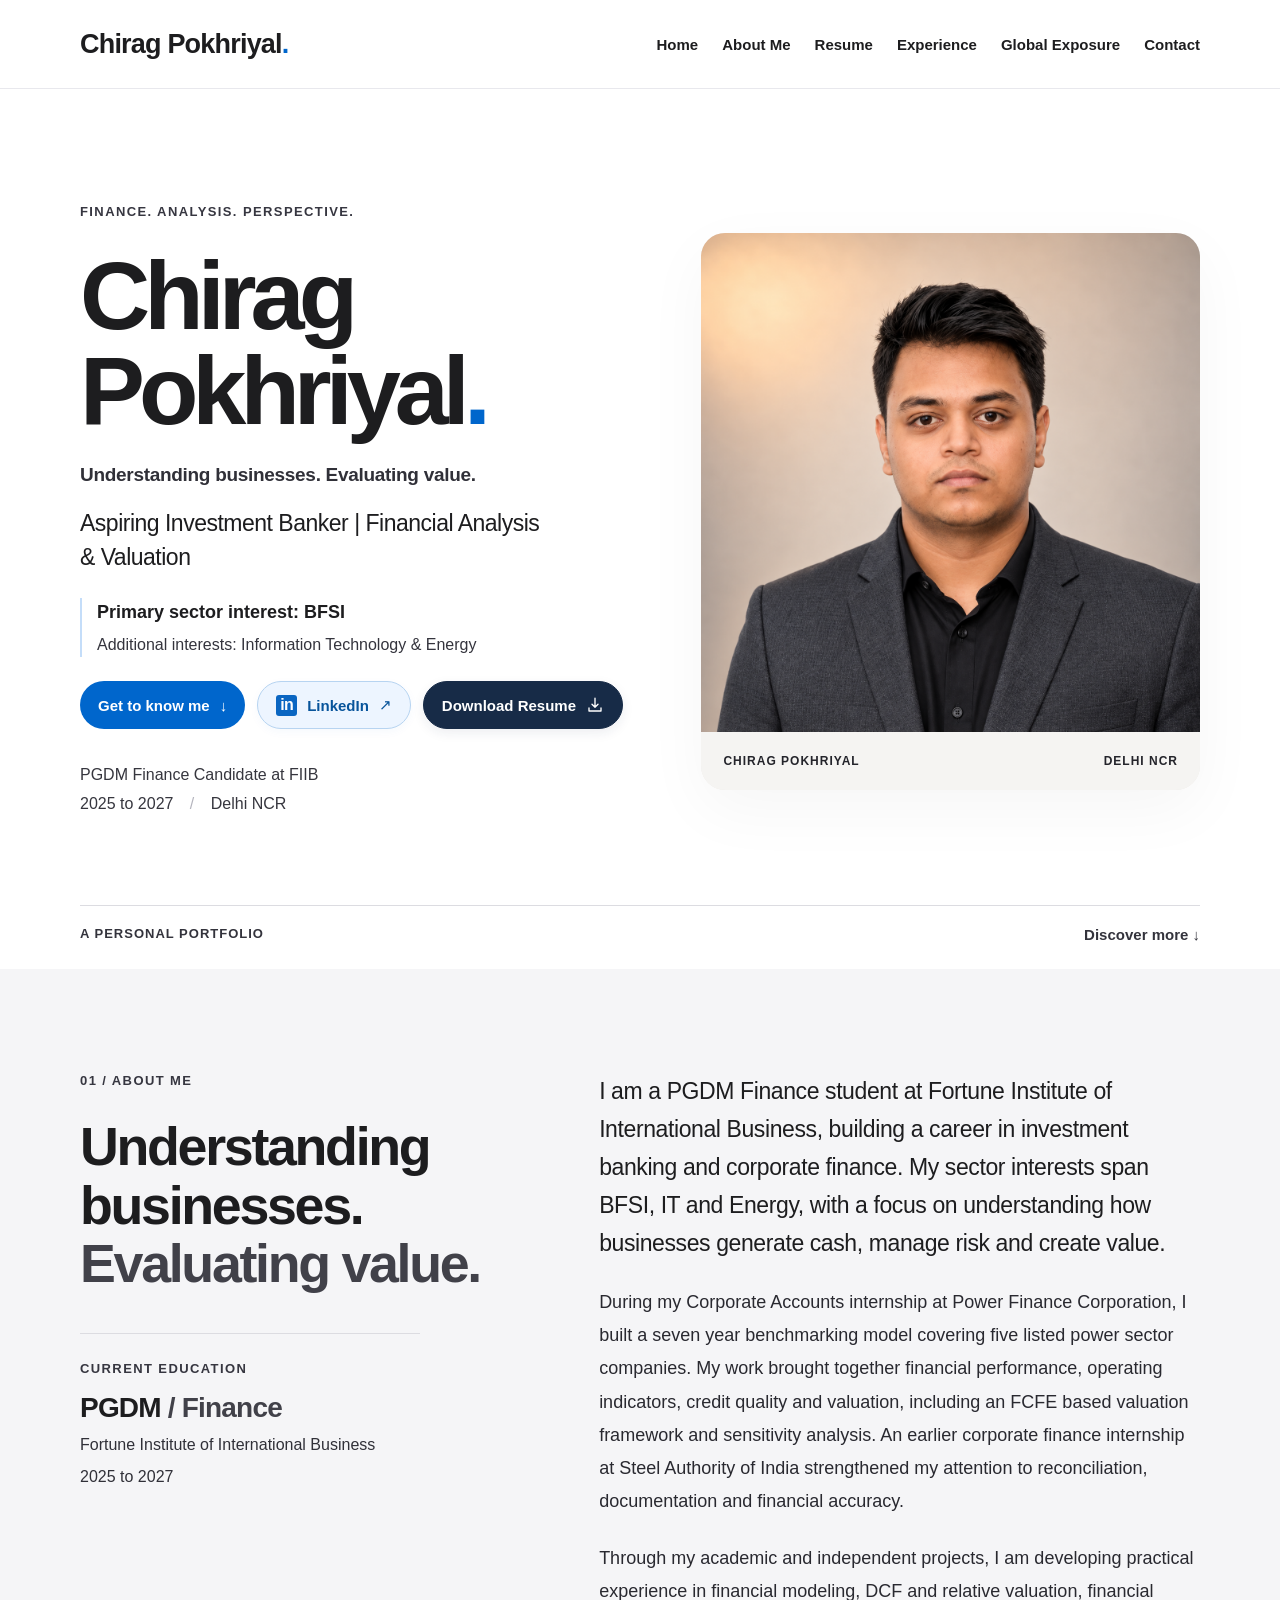
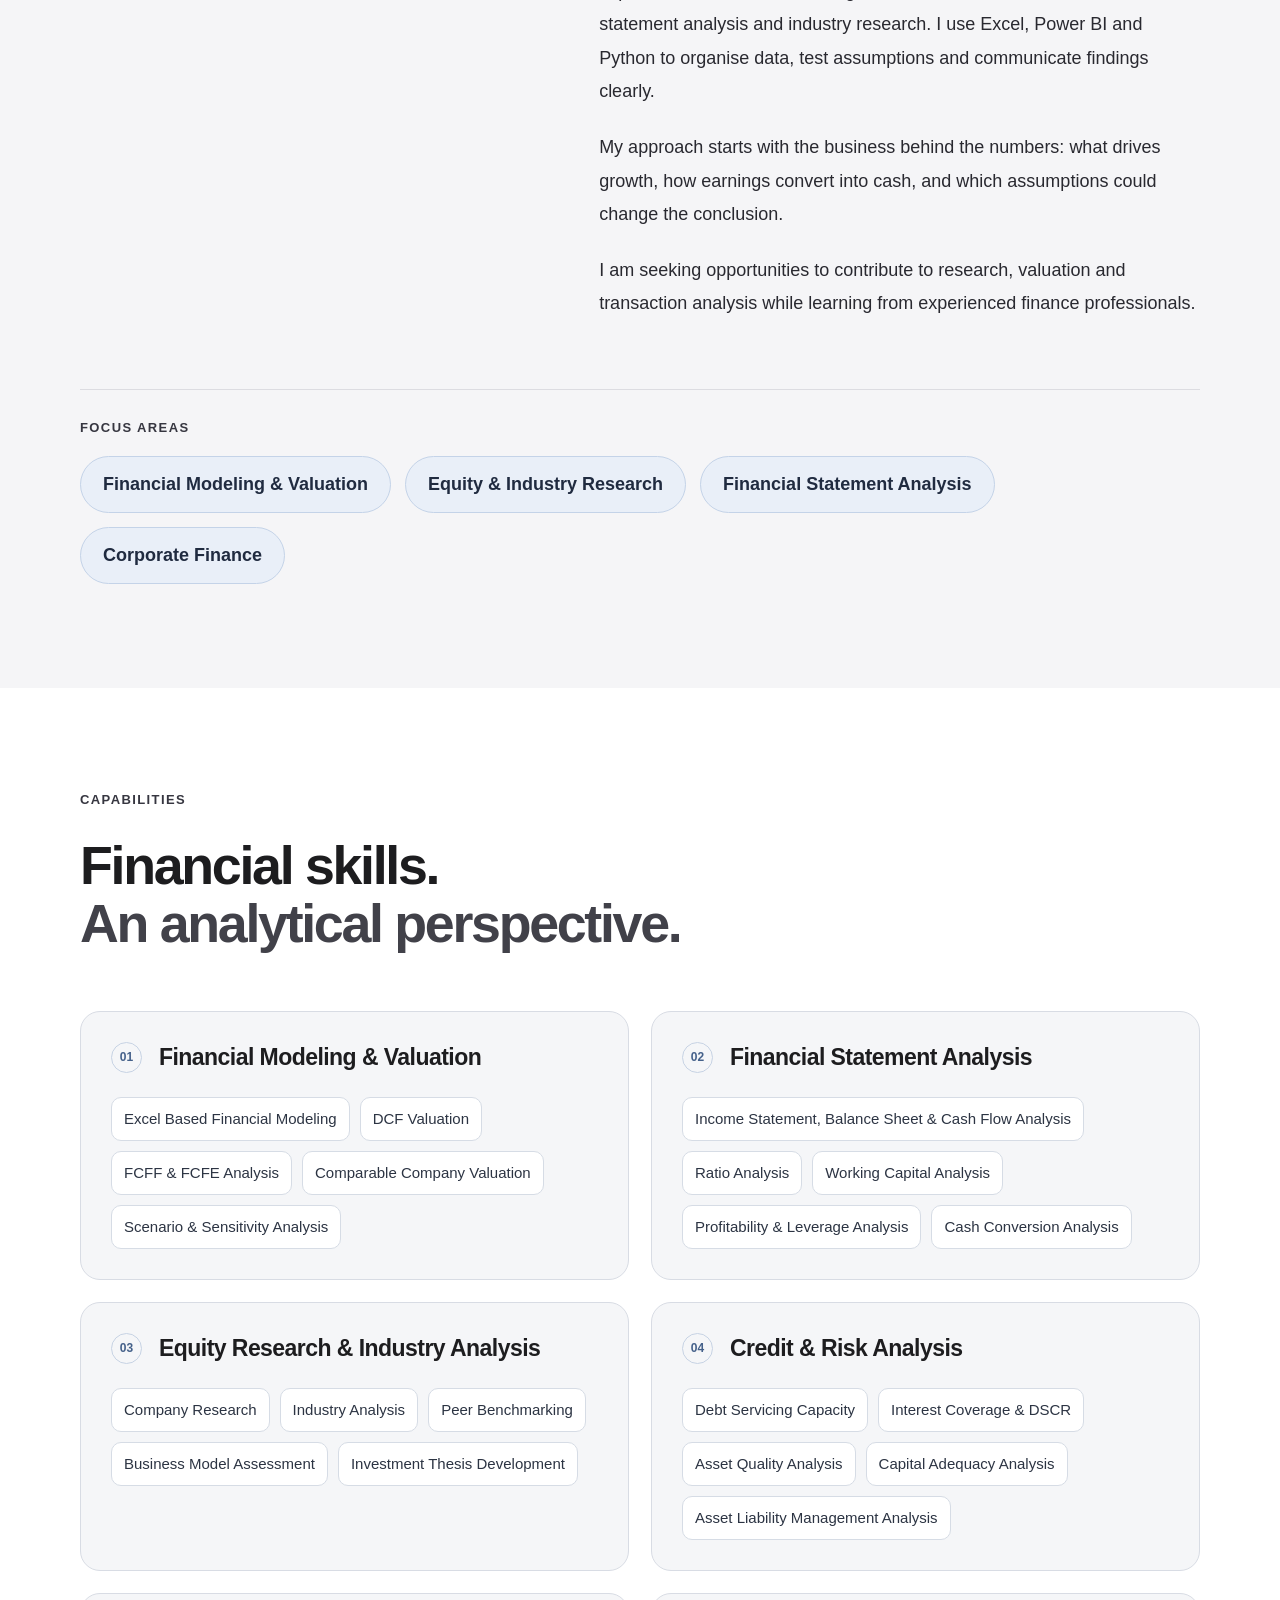
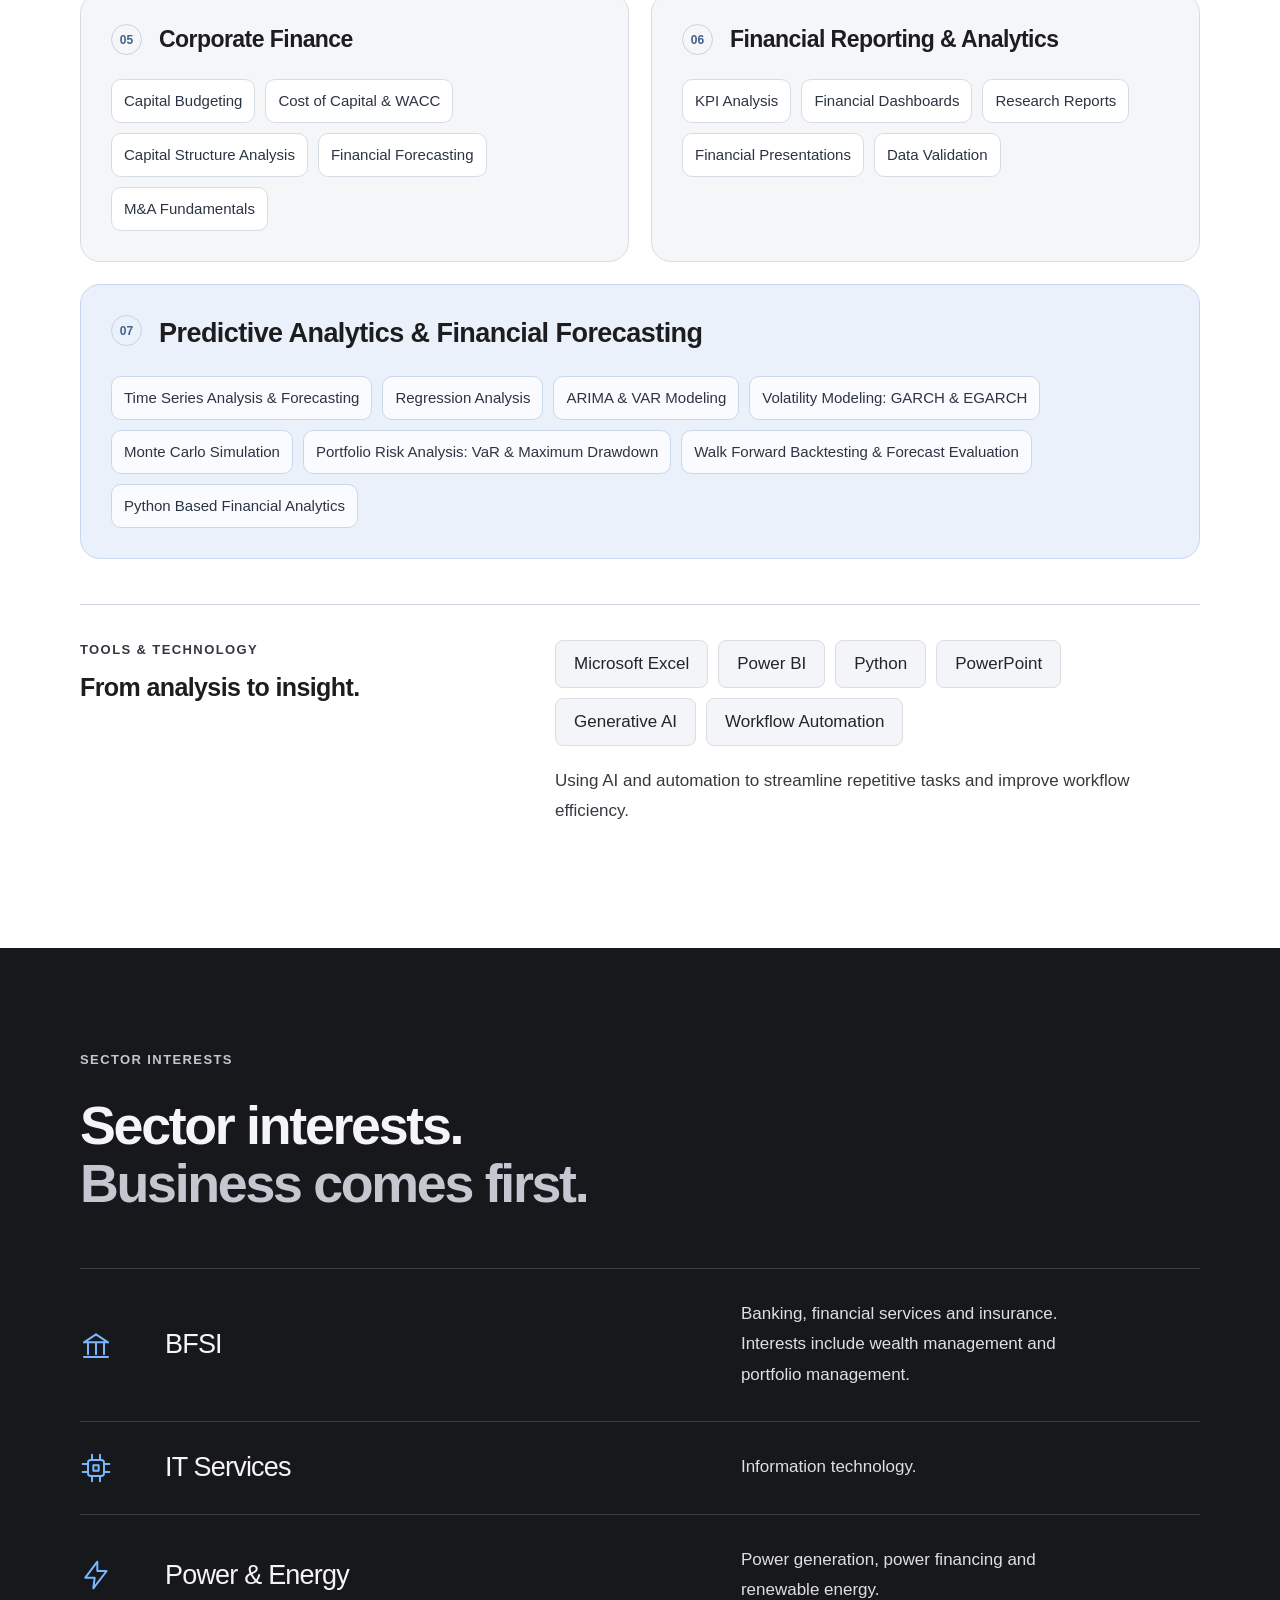
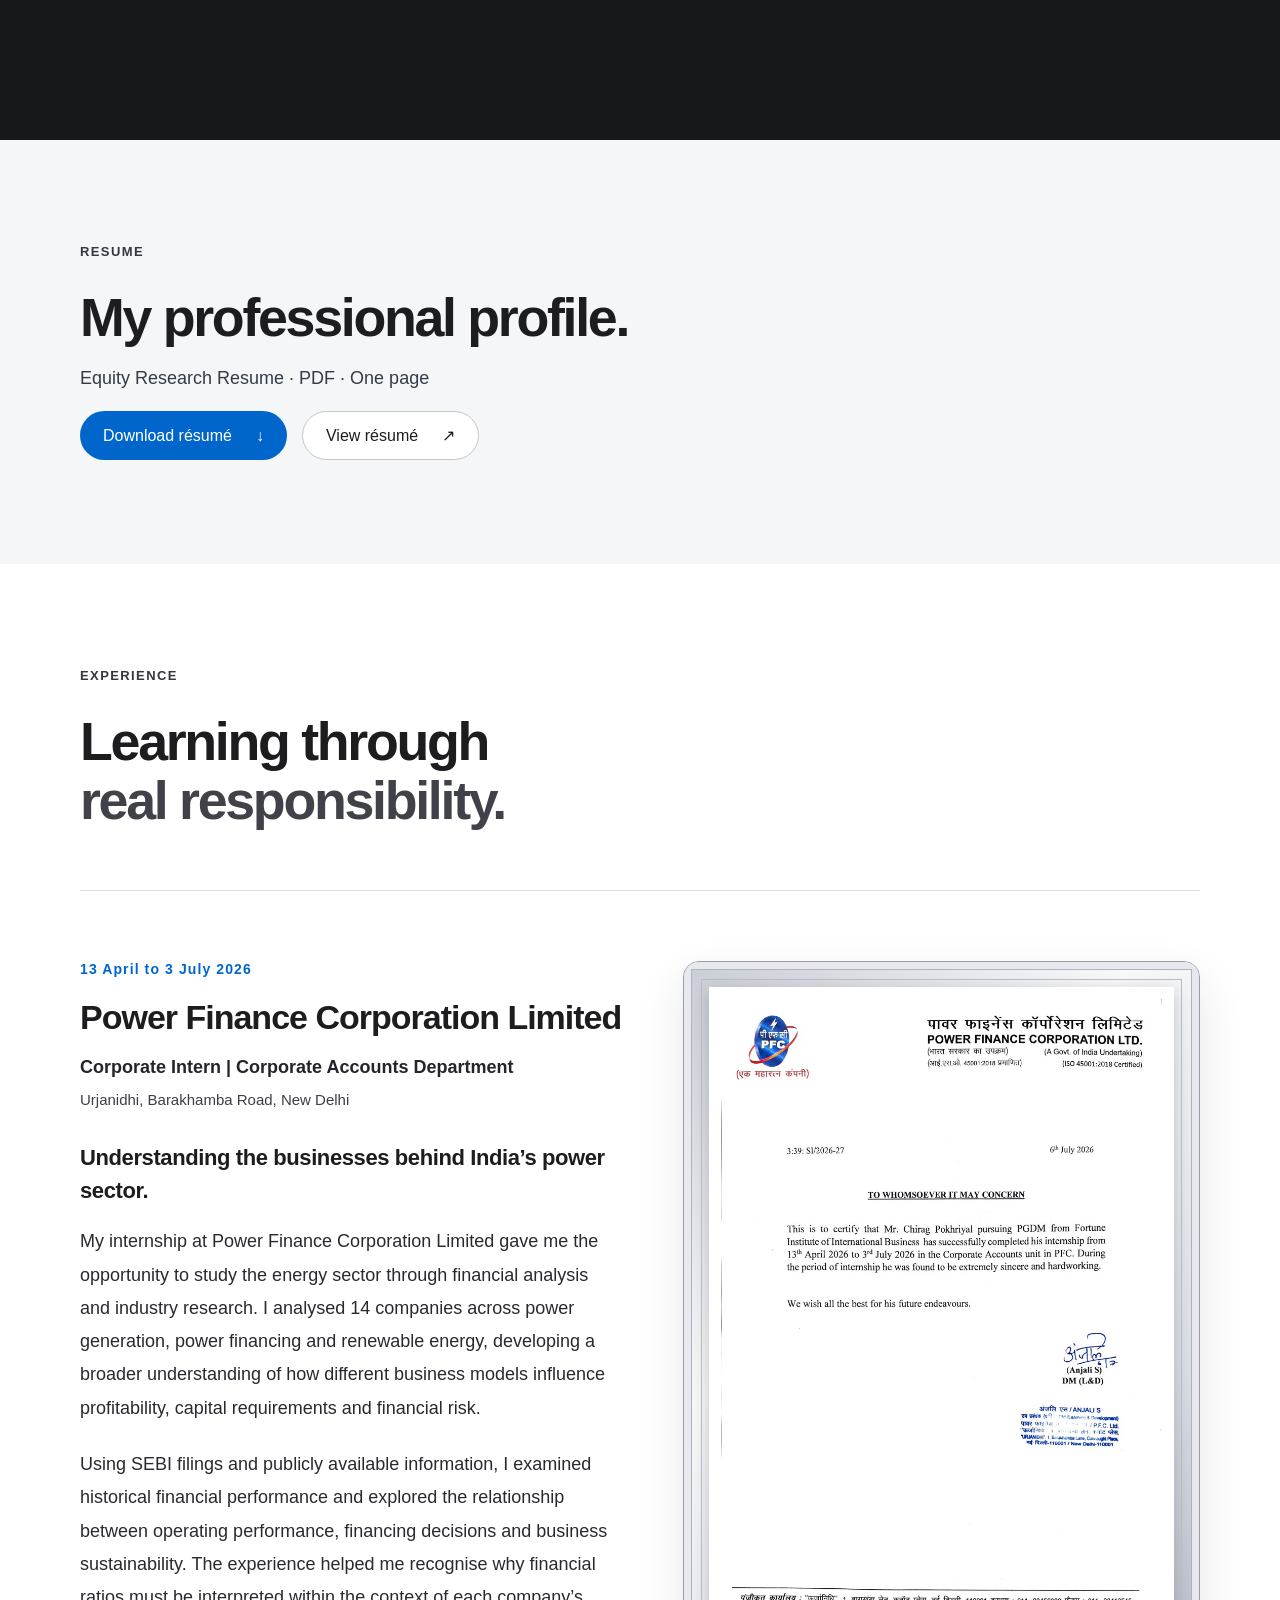
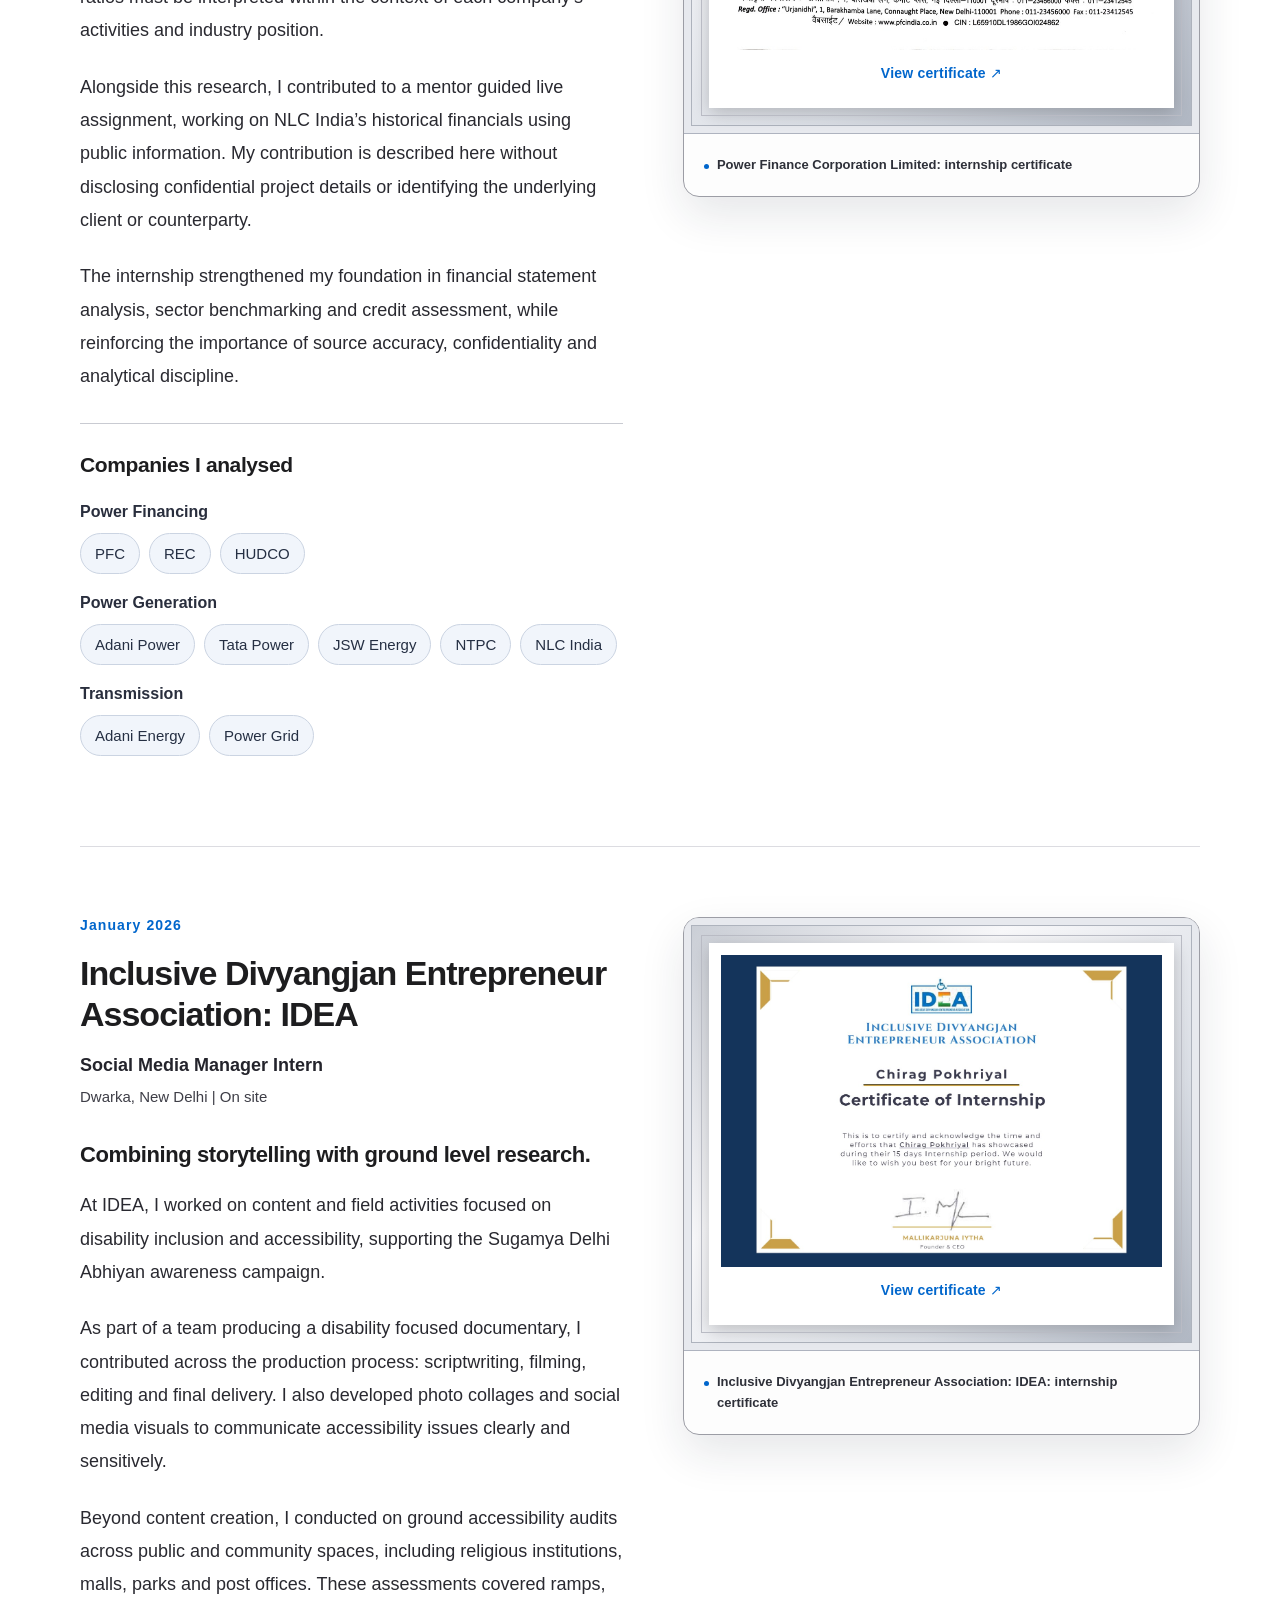
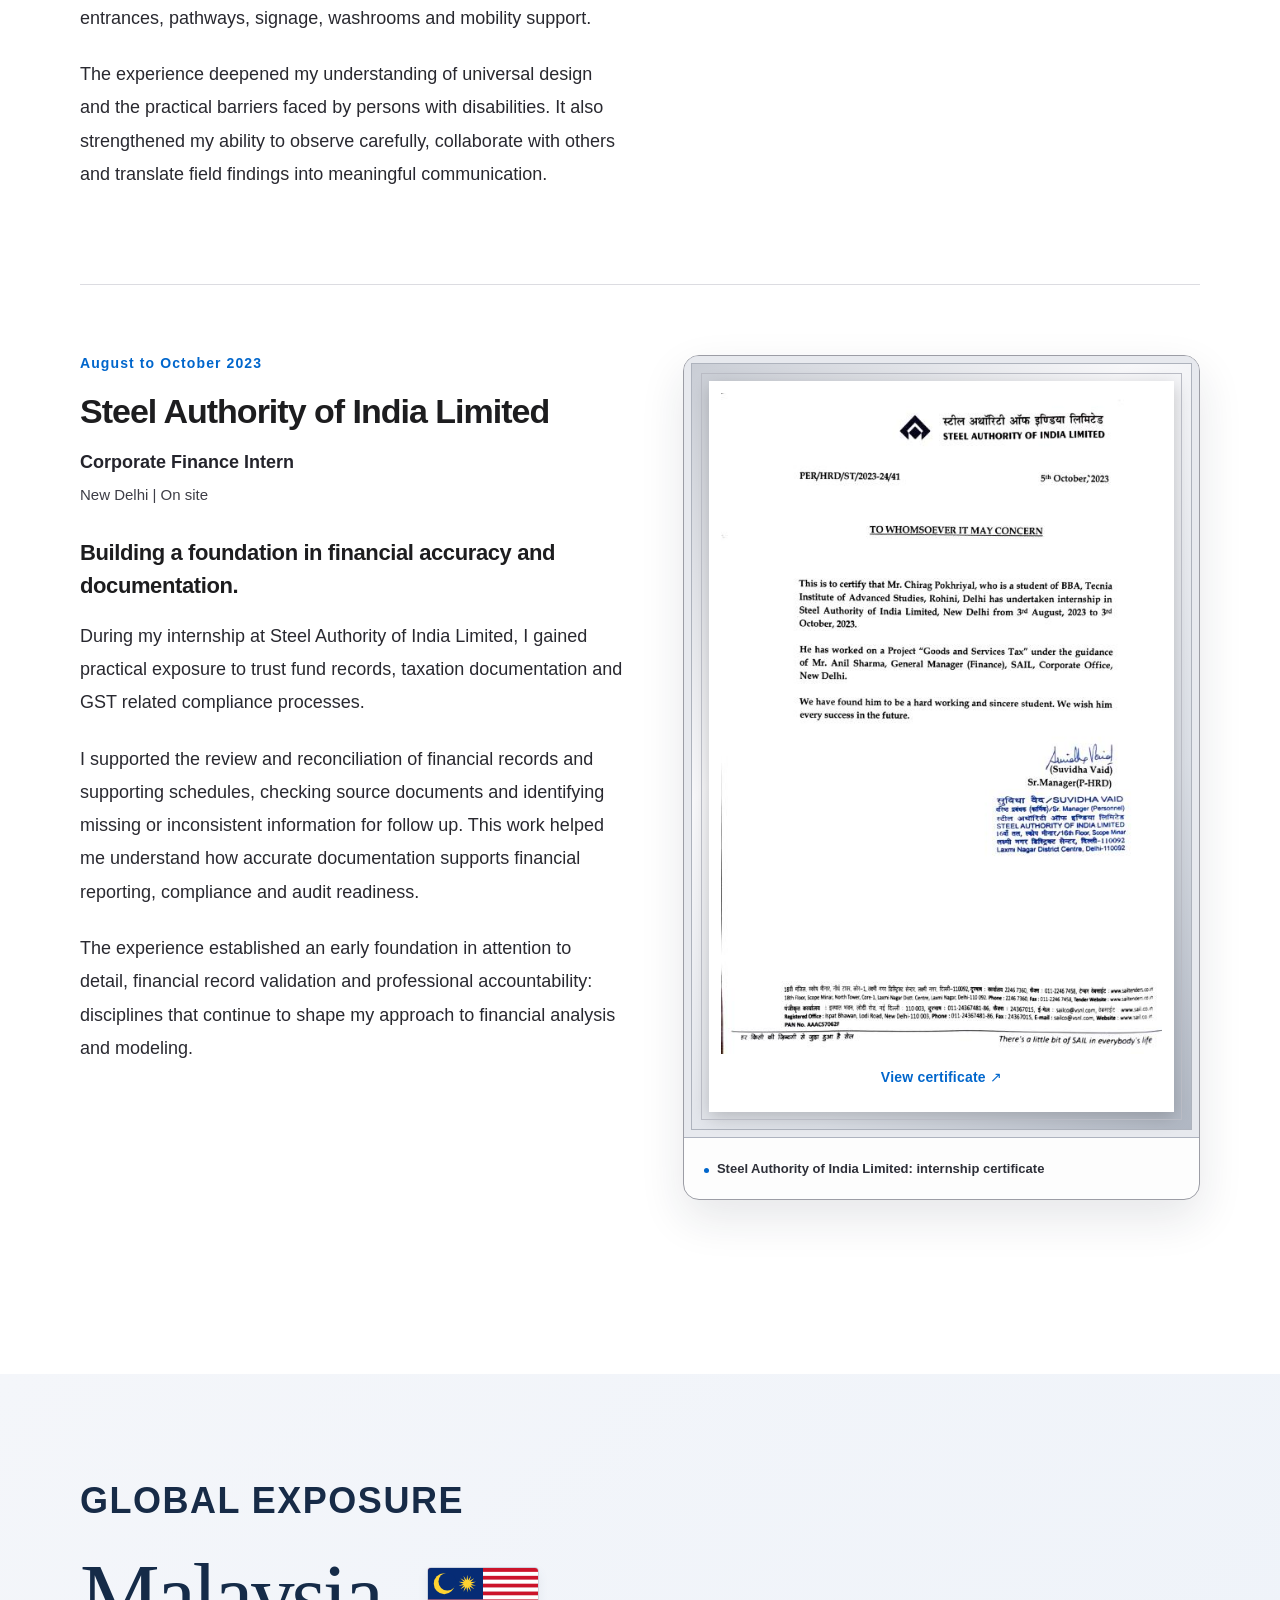
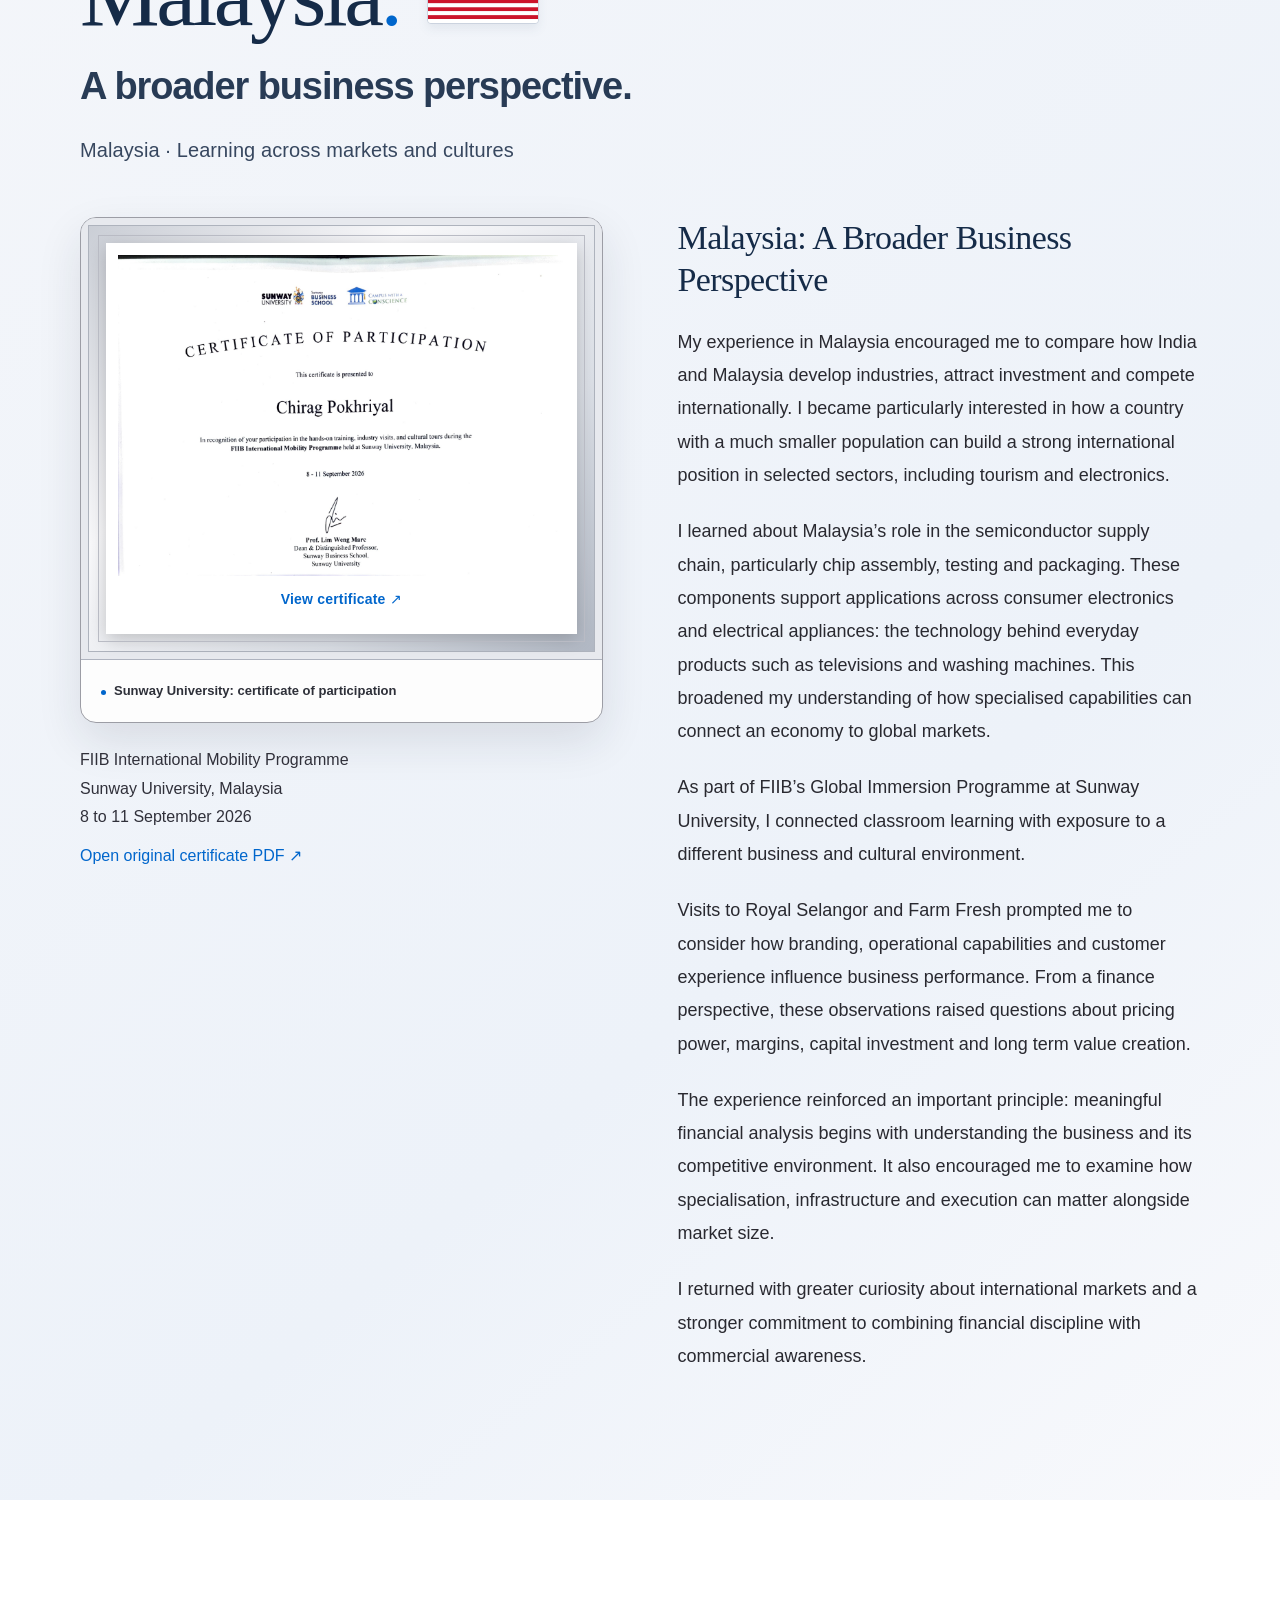
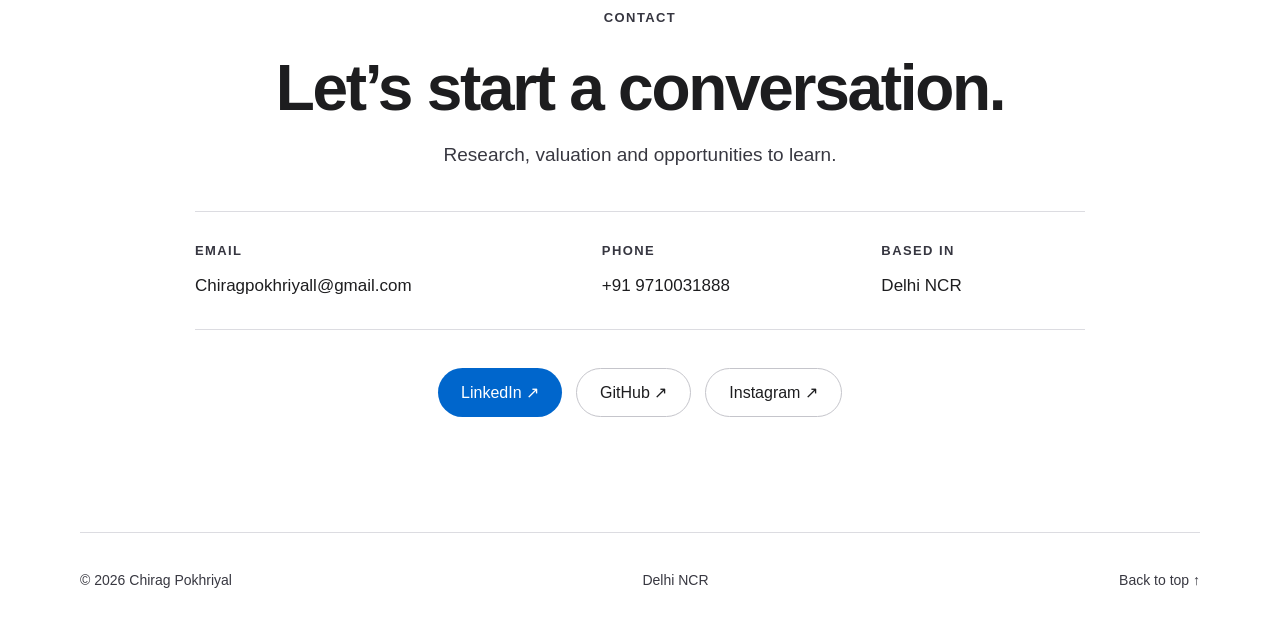
==== commit 89fe166b: "Style LinkedIn and add adjacent Download Resume button" ====
--- a/index.html
+++ b/index.html
@@ -37,7 +37,11 @@
       <h1 id="hero-title">Chirag<br>Pokhriyal<span class="blue">.</span></h1>
       <p class="hero-tagline" data-tagline>Understanding businesses. Evaluating value.</p><p class="hero-role" data-headline>Aspiring Investment Banker | Financial Analysis &amp; Valuation</p>
       <div class="hero-interests"><p class="hero-sector" data-sector-line>Primary sector interest: BFSI</p><p class="hero-sector secondary-sectors" data-secondary-sectors>Additional interests: Information Technology &amp; Energy</p></div>
-      <div class="hero-actions"><a class="button secondary" data-resume-download href="assets/resume.pdf" download="Chirag_Pokhriyal_Equity_Research_Resume.pdf">Download résumé <span aria-hidden="true">↓</span></a><a class="button primary" href="#about">Get to know me <span aria-hidden="true">↓</span></a><a class="text-link" data-link="linkedin" href="https://www.linkedin.com/in/chiragpokhriyall/" target="_blank" rel="noopener noreferrer">LinkedIn <span aria-hidden="true">↗</span><span class="sr-only"> (opens in a new tab)</span></a></div>
+      <div class="hero-actions">
+        <a class="button primary" href="#about">Get to know me <span aria-hidden="true">↓</span></a>
+        <a class="button linkedin-button" data-link="linkedin" href="https://www.linkedin.com/in/chiragpokhriyall/" target="_blank" rel="noopener noreferrer"><span class="linkedin-icon" aria-hidden="true">in</span>LinkedIn <span aria-hidden="true">↗</span><span class="sr-only"> (opens in a new tab)</span></a>
+        <a class="button resume-button" data-resume-download href="assets/resume.pdf" download="Chirag_Pokhriyal_Equity_Research_Resume.pdf">Download Resume <svg aria-hidden="true" width="18" height="18" viewBox="0 0 24 24" fill="none" stroke="currentColor" stroke-width="1.8" stroke-linecap="round" stroke-linejoin="round"><path d="M12 3v12m-4-4 4 4 4-4M4 16v4h16v-4"/></svg></a>
+      </div>
       <p class="hero-meta"><span data-education>PGDM Finance Candidate at FIIB</span><br><span data-batch>2025 to 2027</span><span class="meta-divider" aria-hidden="true"> / </span><span data-location>Delhi NCR</span></p>
     </div>
     <figure class="portrait-frame"><img src="assets/chirag-pokhriyal-enhanced.png" width="1254" height="1254" alt="Portrait of Chirag Pokhriyal" fetchpriority="high"><figcaption><span>CHIRAG POKHRIYAL</span><span>DELHI NCR</span></figcaption></figure>
--- a/styles.css
+++ b/styles.css
@@ -22,3 +22,13 @@
 
 /* Stable public resume download */
 .hero-actions{flex-wrap:wrap;gap:18px}.resume-description{font-size:18px;color:#333b49;margin:22px 0}.resume-actions{display:flex;flex-wrap:wrap;gap:15px;align-items:center}.resume-section .button{margin-top:0}.resume-section{background:#f5f6f8}.hero-actions>.button{gap:14px}@media(max-width:650px){.resume-description{font-size:16px}.resume-actions{gap:12px}.hero-actions{gap:14px}.hero-actions>.button{font-size:15px;padding-inline:19px}}
+
+/* Clear, accessible profile and resume actions */
+.hero-actions{gap:12px;align-items:center}
+.hero-actions>.button{min-height:48px;padding:12px 18px;gap:10px;font-size:15px;font-weight:600;white-space:nowrap}
+.hero-actions .linkedin-button{background:#edf5ff;color:#07549b;border:1px solid #b7d4f1;box-shadow:0 3px 10px #0a66c20a}
+.linkedin-icon{display:inline-flex;align-items:center;justify-content:center;width:21px;height:21px;background:#0a66c2;color:#fff;border-radius:3px;font:700 16px/1 Arial,sans-serif;letter-spacing:-.6px}
+.hero-actions .linkedin-button:hover{background:#dcecff;border-color:#0a66c2}
+.hero-actions .resume-button{background:#172b47;color:#fff;border:1px solid #172b47;box-shadow:0 4px 12px #172b4714}
+.hero-actions .resume-button:hover{background:#25456d;border-color:#25456d}
+@media(max-width:650px){.hero-actions{gap:10px}.hero-actions>.button{padding:12px 16px}}
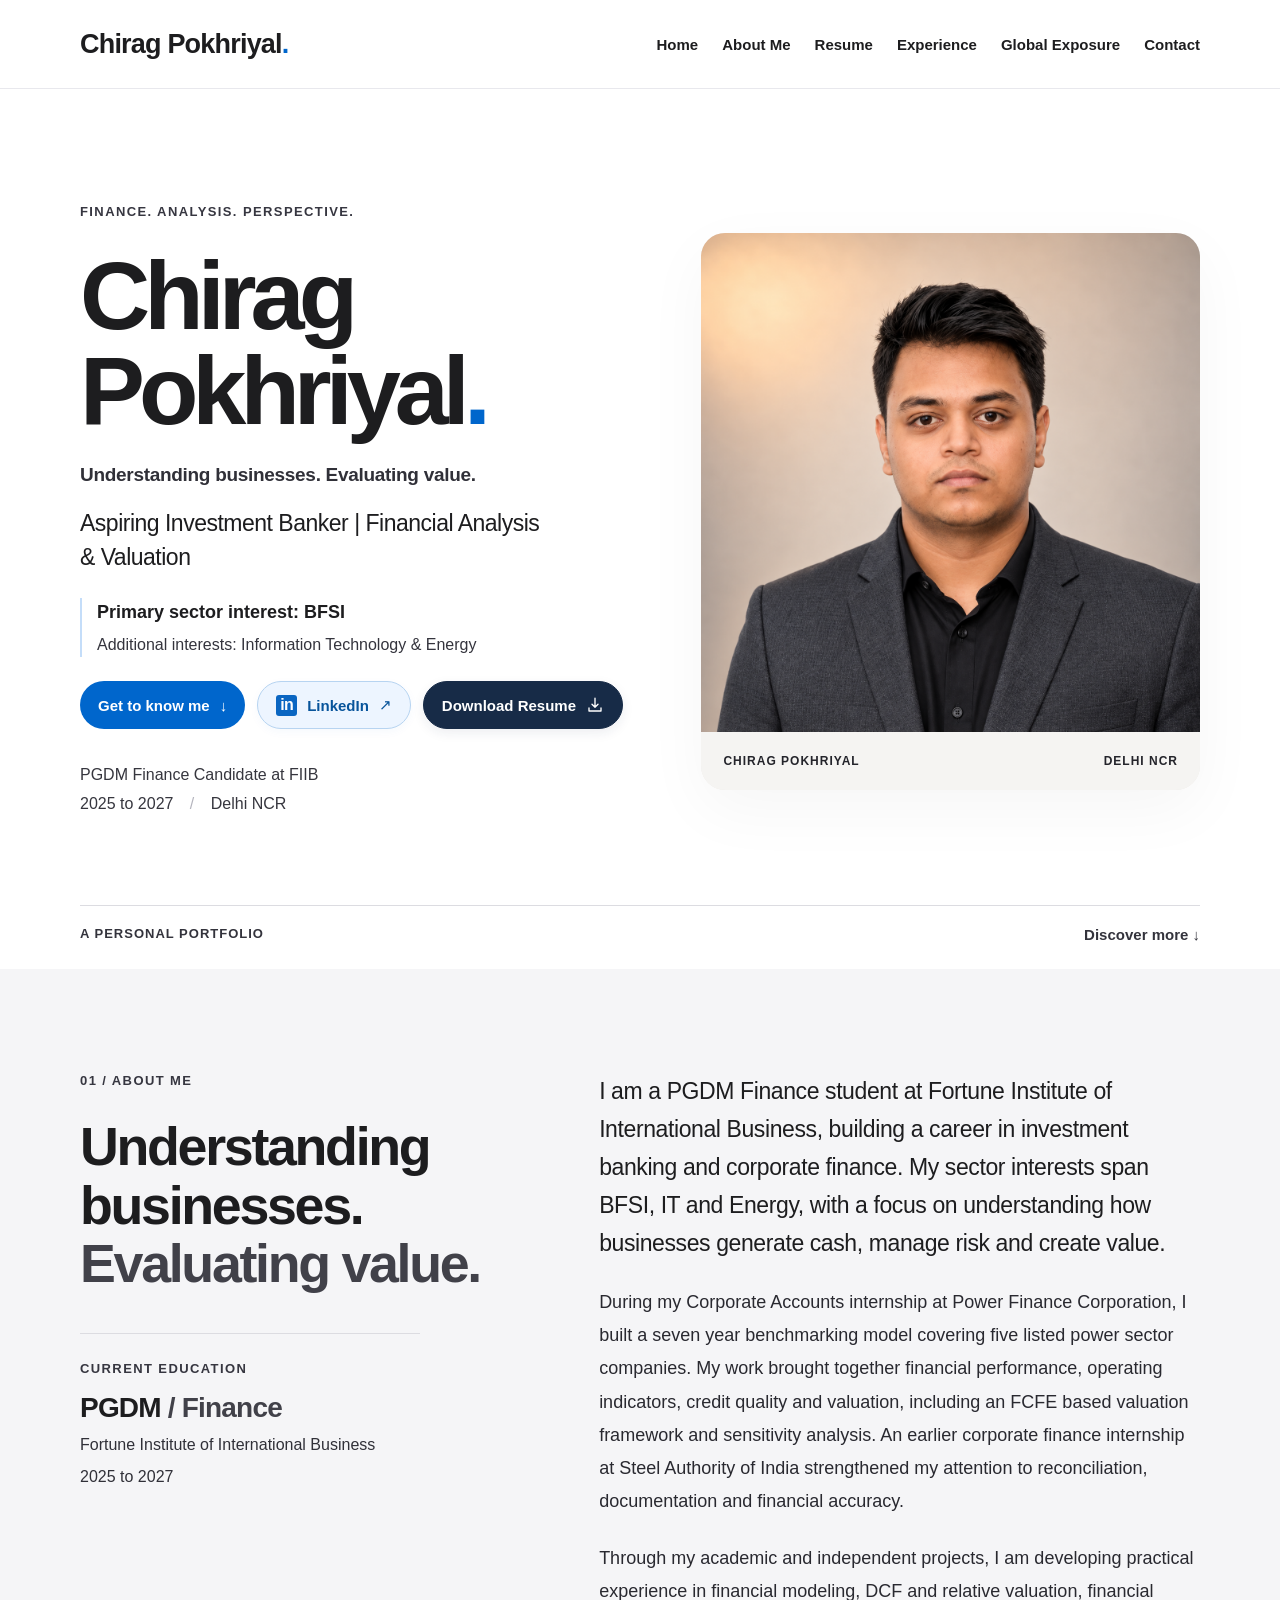
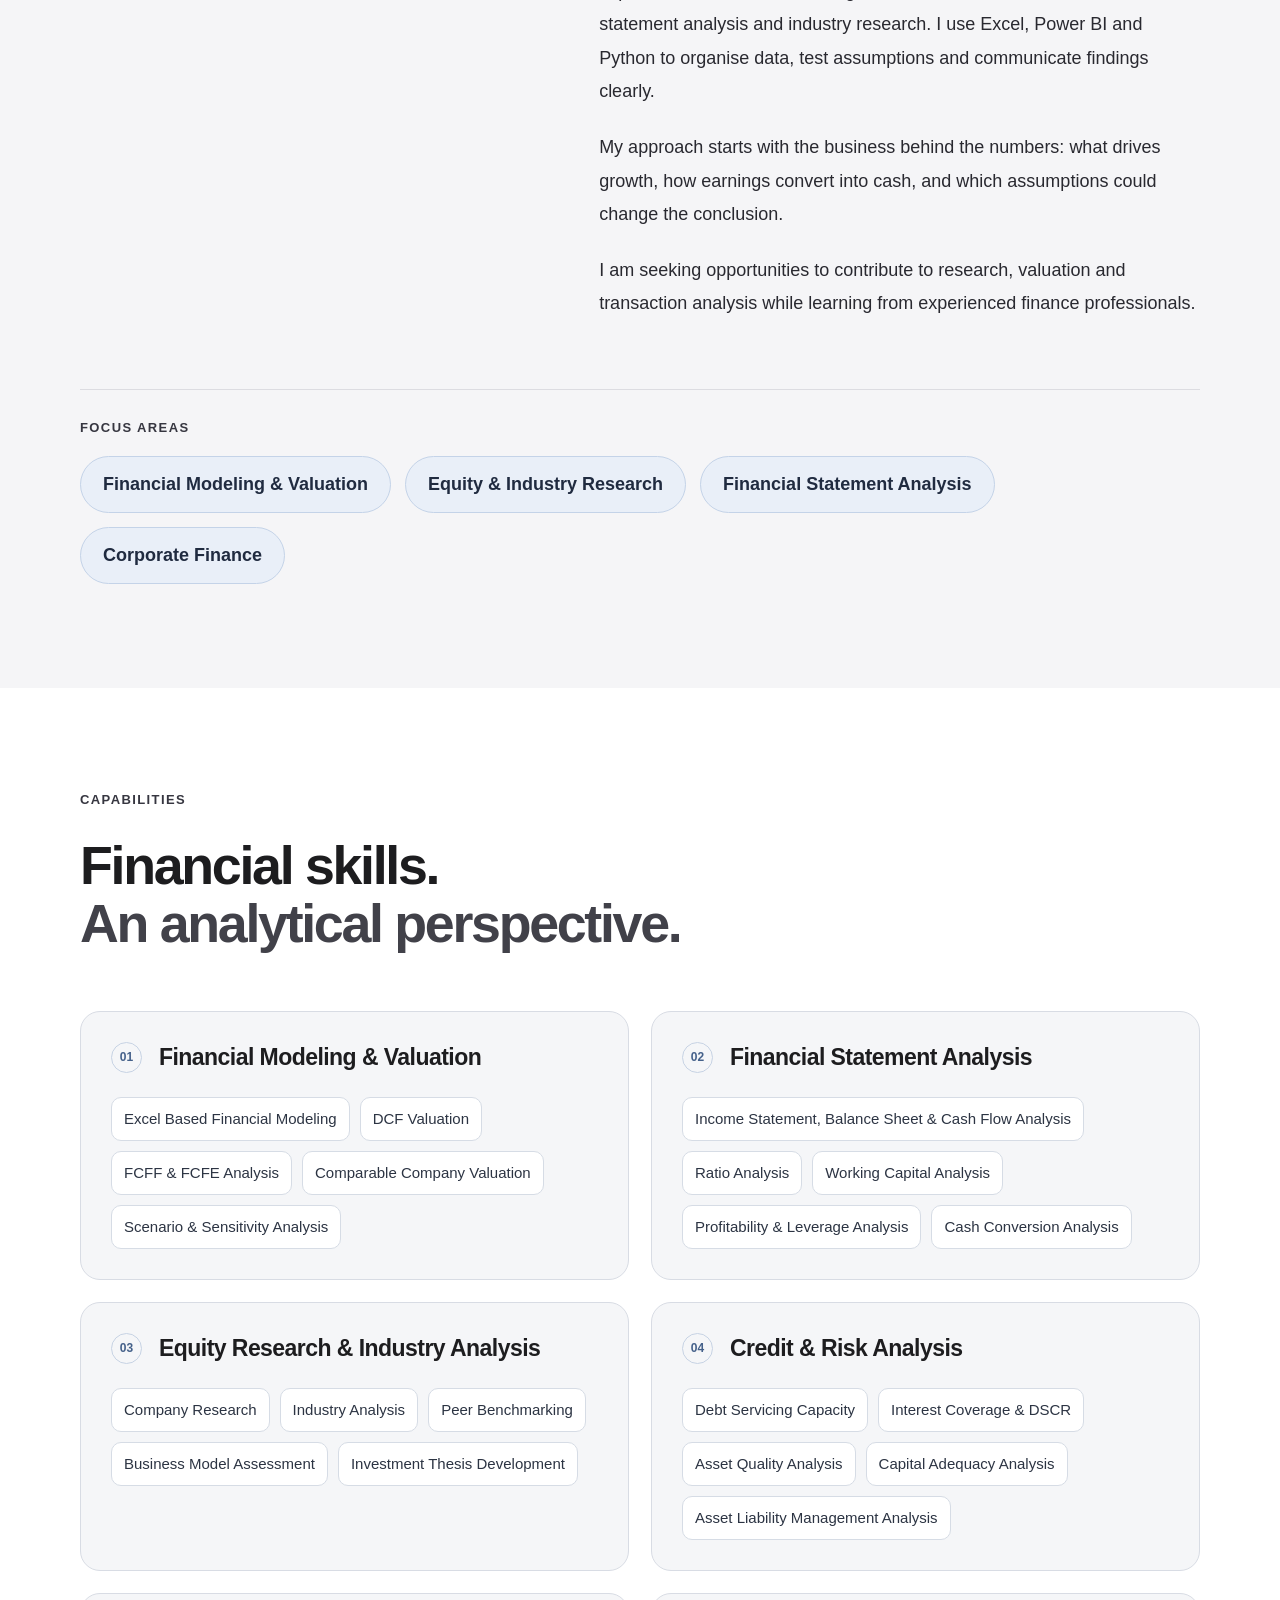
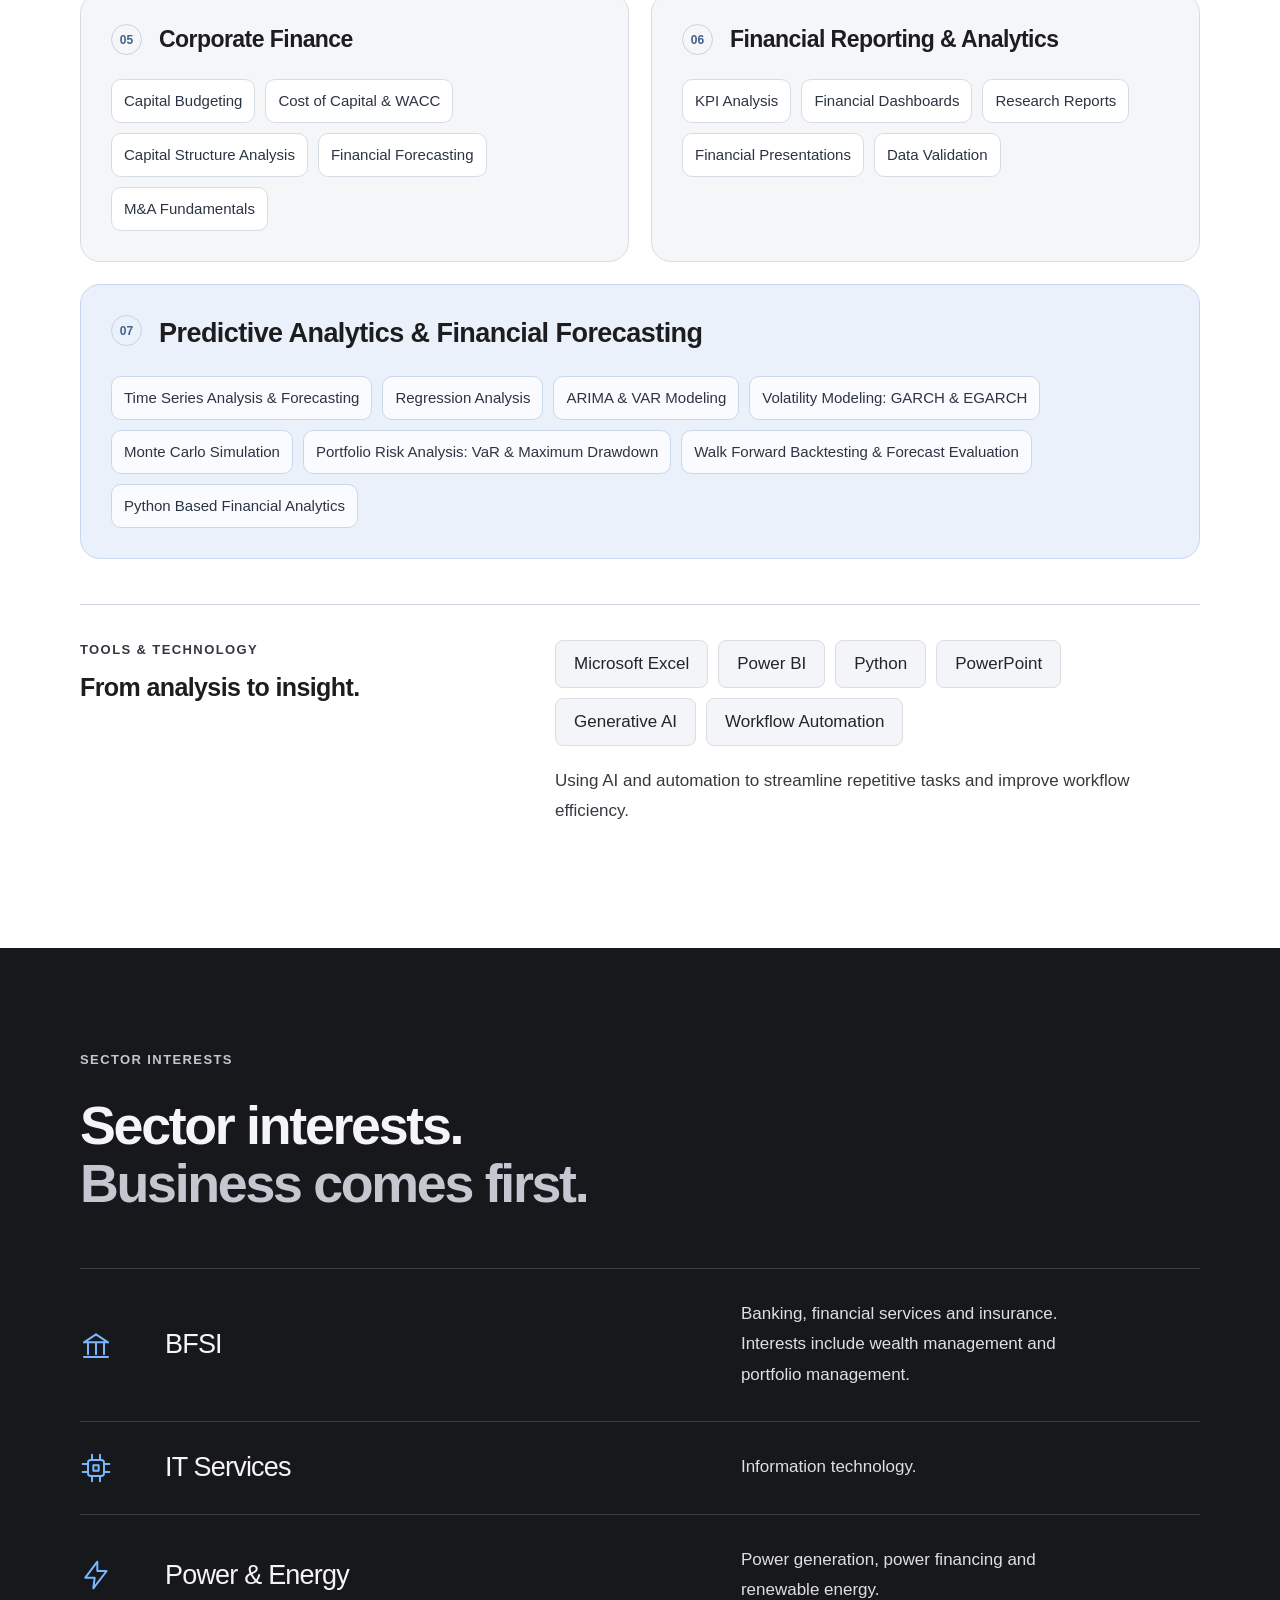
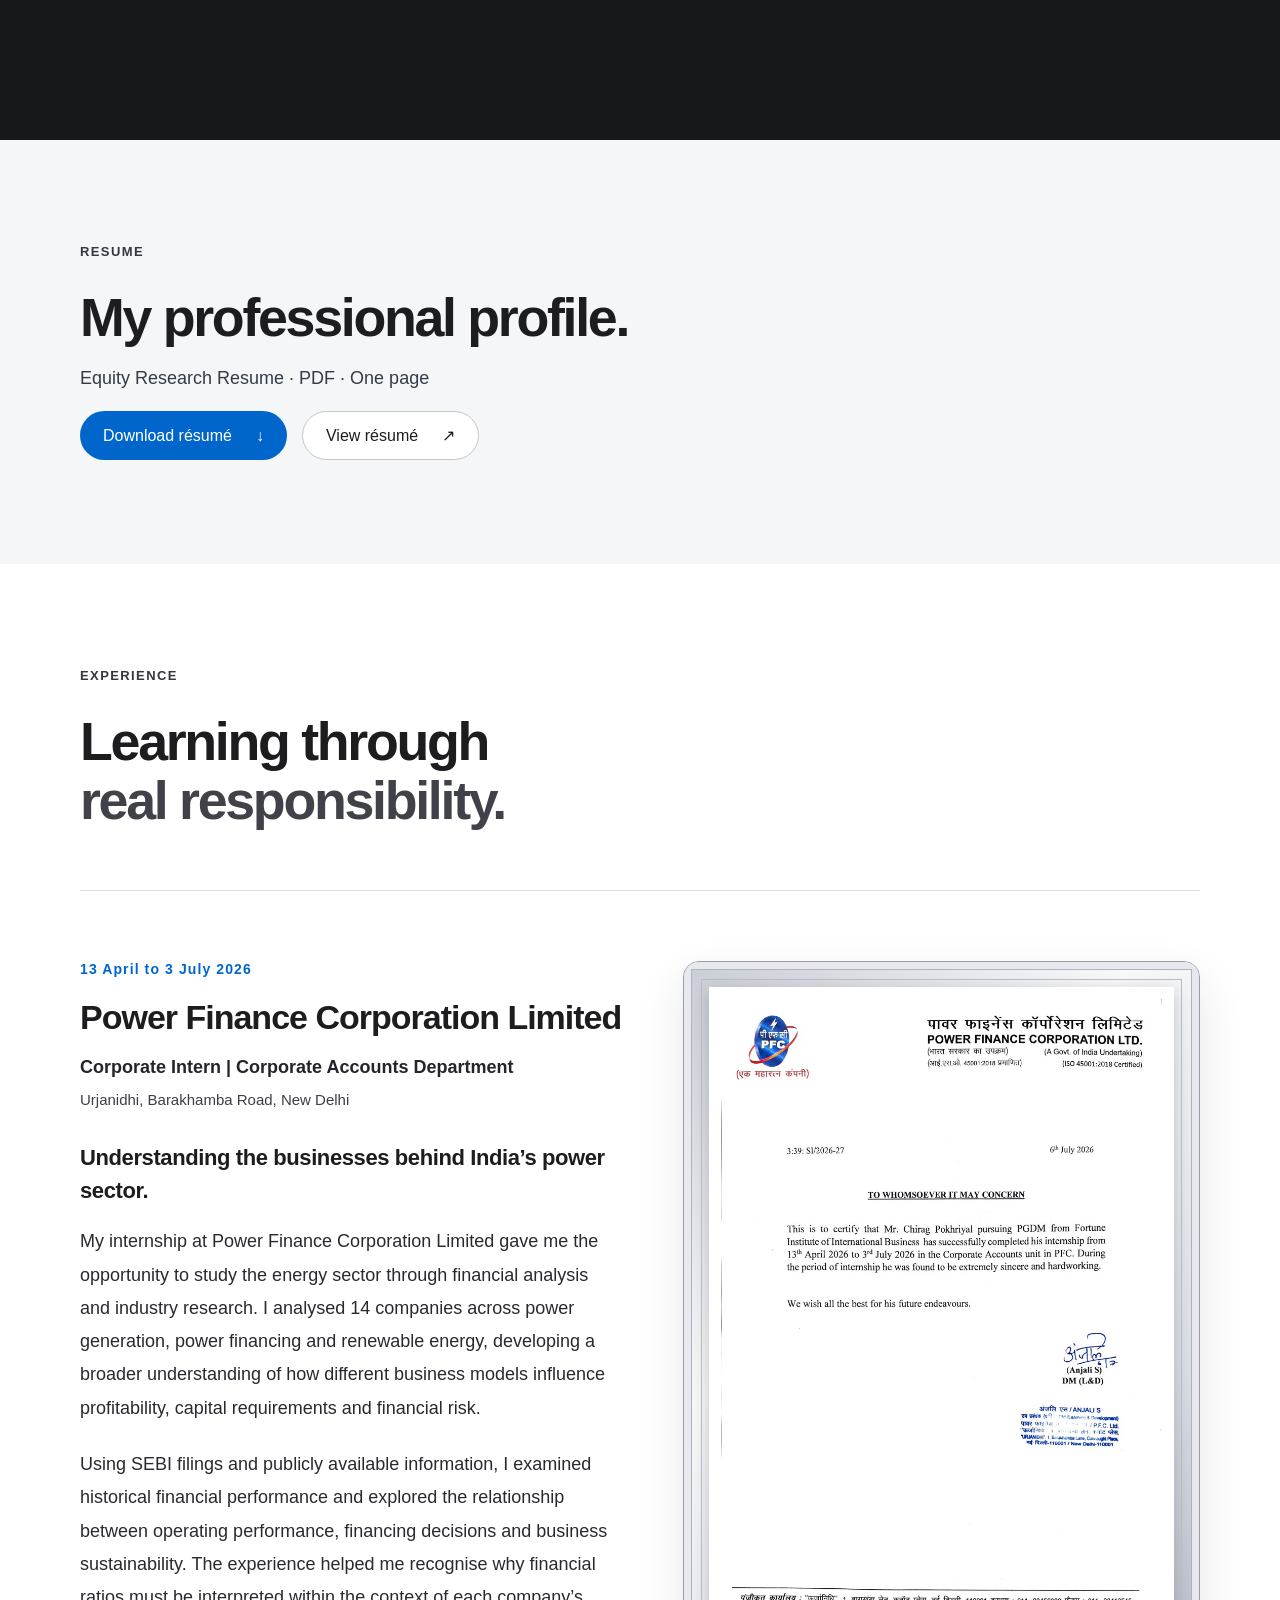
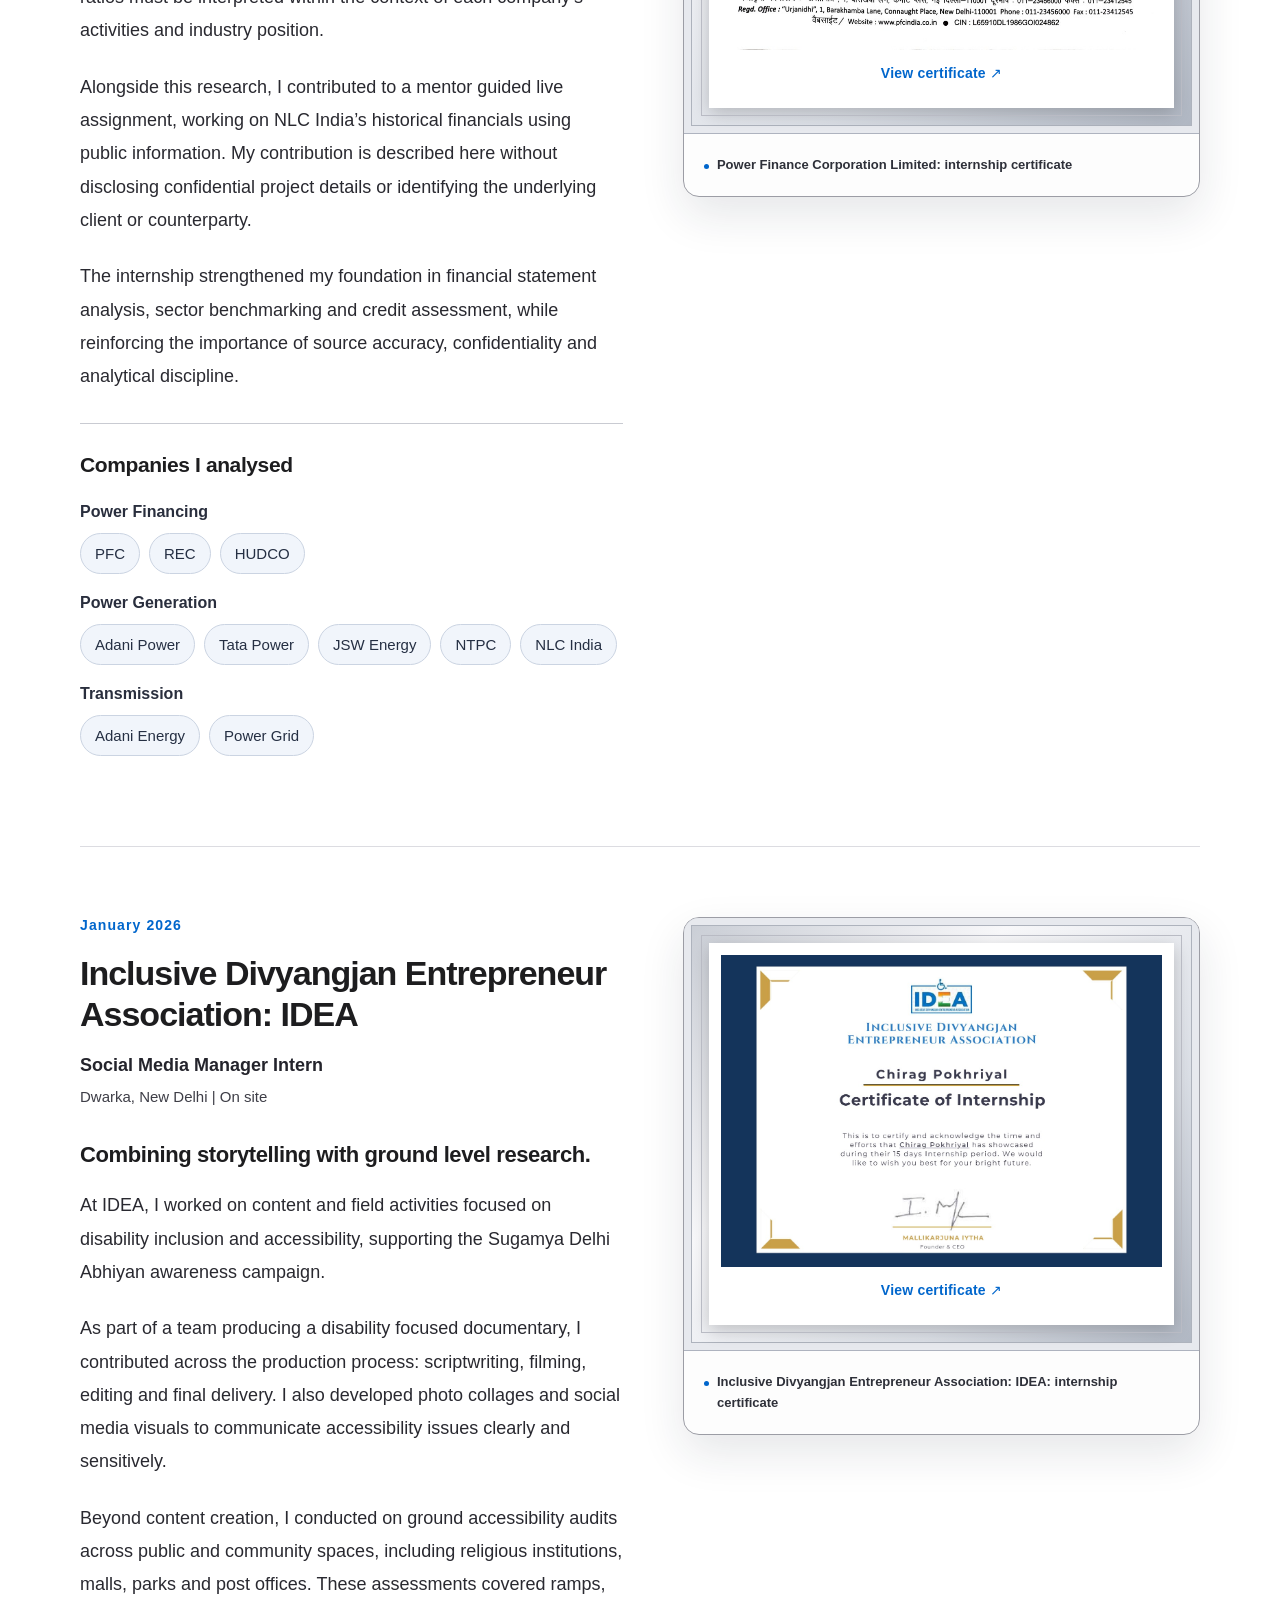
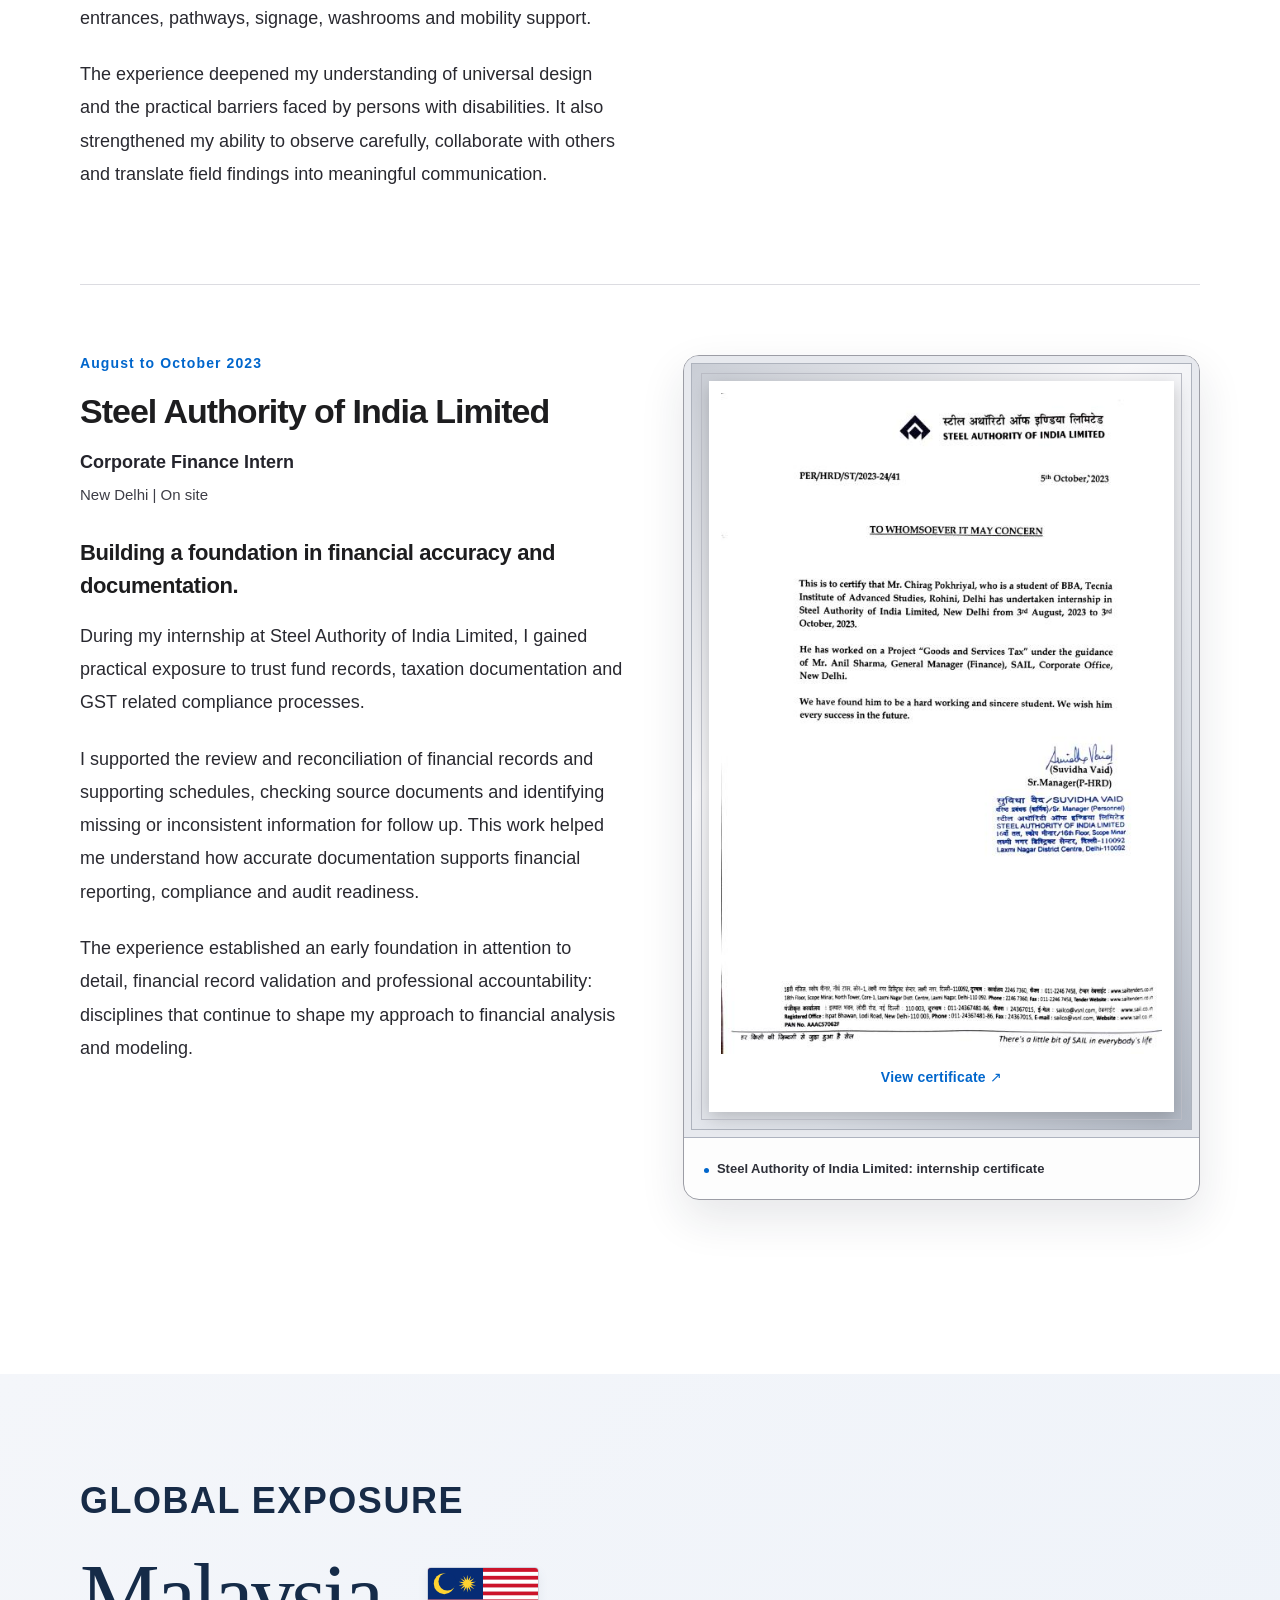
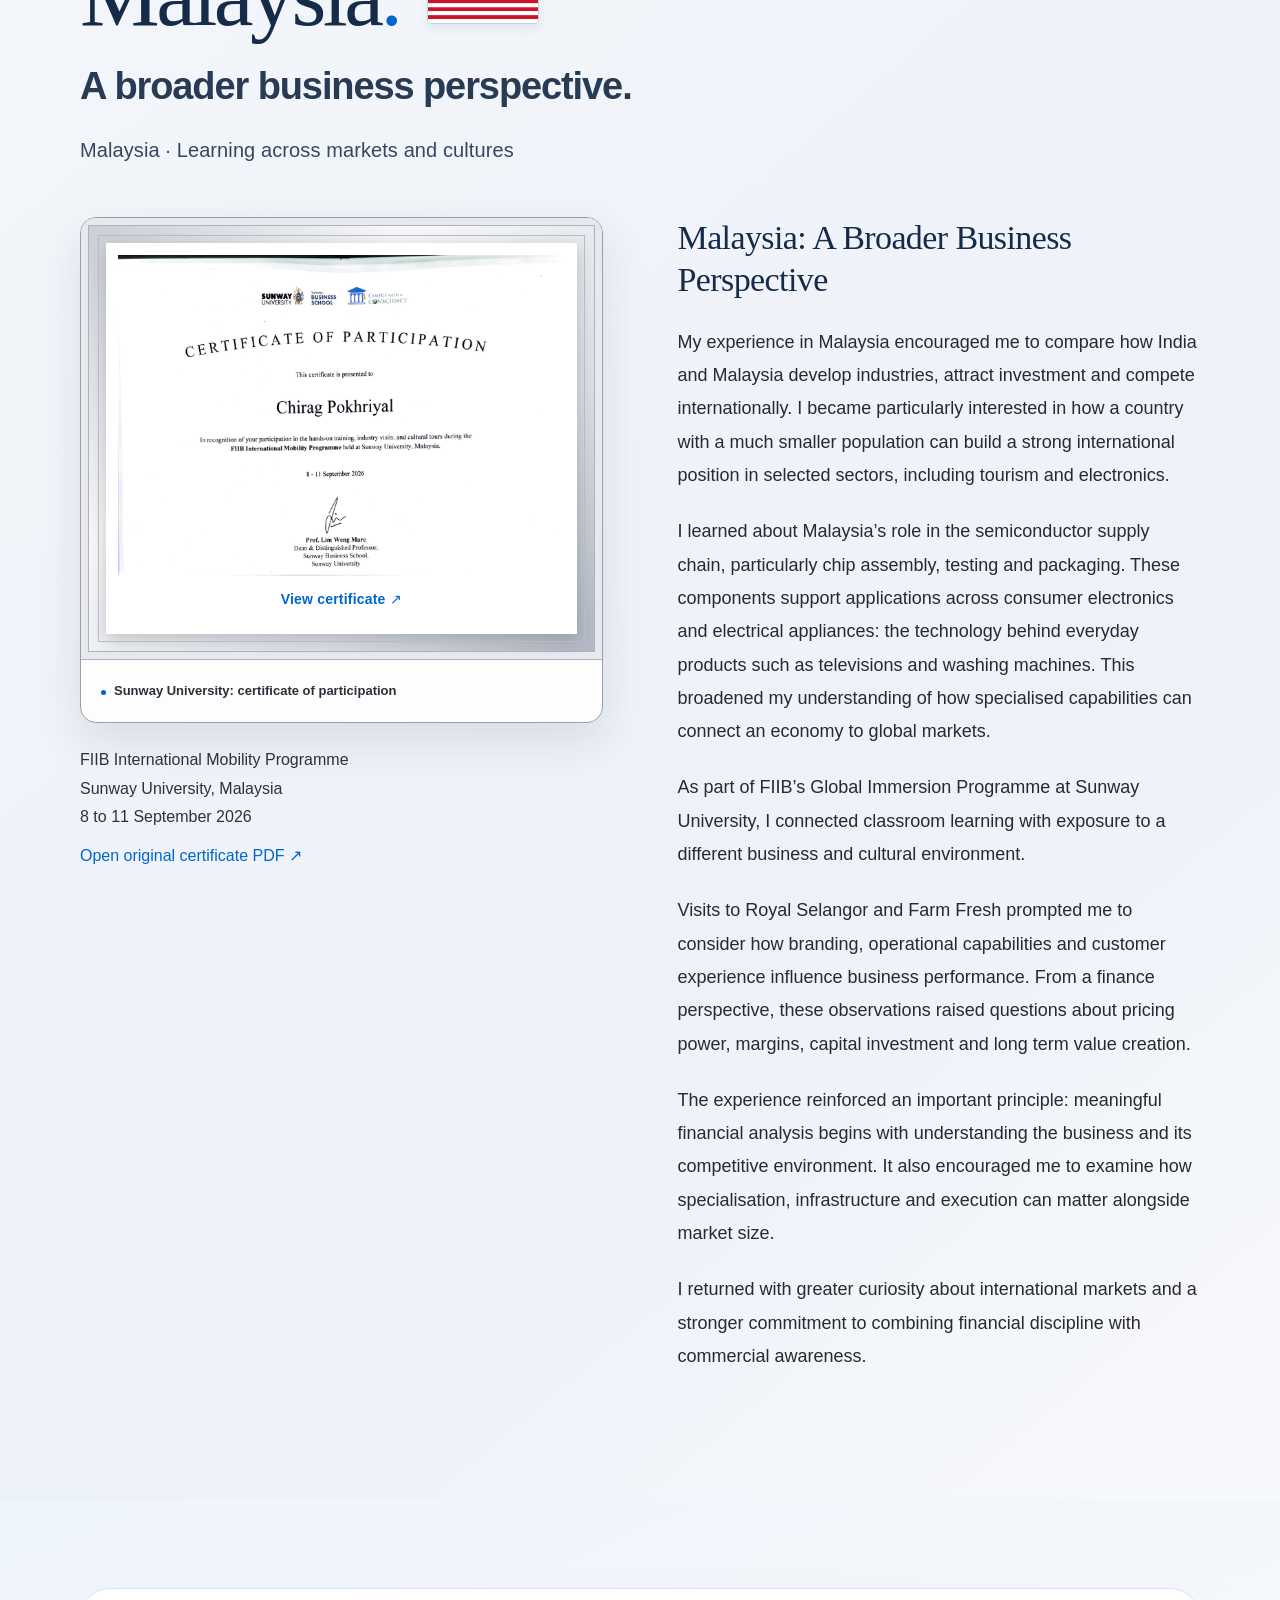
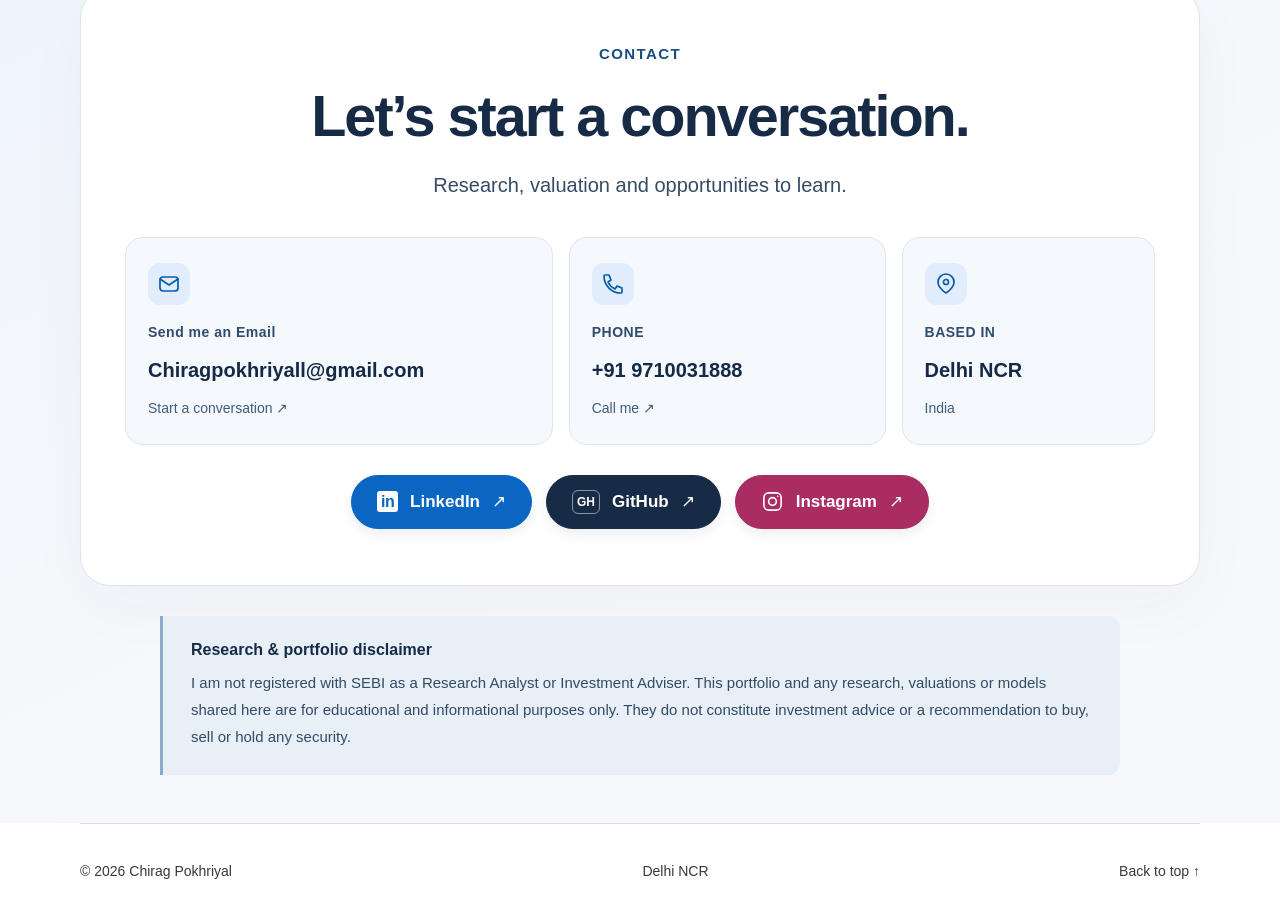
==== commit eec4df65: "Redesign contact section and add educational SEBI disclaimer" ====
--- a/index.html
+++ b/index.html
@@ -52,7 +52,15 @@
   <section class="sectors section" aria-labelledby="sector-title"><div class="wrap"><p class="eyebrow">SECTOR INTERESTS</p><h2 id="sector-title">Sector interests.<br><span>Business comes first.</span></h2><div id="sector-list" class="sector-list"><article class="sector-row"><img class="sector-icon" src="assets/bank.svg" alt="" width="32" height="32"><h3>BFSI</h3><p>Banking, financial services and insurance. Interests include wealth management and portfolio management.</p></article><article class="sector-row"><img class="sector-icon" src="assets/chip.svg" alt="" width="32" height="32"><h3>Information Technology</h3><p>Information technology.</p></article><article class="sector-row"><img class="sector-icon" src="assets/energy.svg" alt="" width="32" height="32"><h3>Energy</h3><p>Power generation, power financing and renewable energy.</p></article></div></div></section>
   <section id="resume" class="resume-section section" aria-labelledby="resume-title"><div class="wrap"><p class="eyebrow">RESUME</p><h2 id="resume-title">My professional profile.</h2><p class="resume-description">Equity Research Resume · PDF · One page</p><div class="resume-actions"><a class="button primary" id="resume-link" data-resume-download href="assets/resume.pdf" download="Chirag_Pokhriyal_Equity_Research_Resume.pdf">Download résumé <span aria-hidden="true">↓</span></a><a class="button secondary" data-resume-view href="assets/resume.pdf" target="_blank" rel="noopener noreferrer">View résumé <span aria-hidden="true">↗</span><span class="sr-only"> (opens in a new tab)</span></a></div></div></section>
 <section id="projects" class="section" aria-labelledby="projects-title" hidden><div class="wrap"><p class="eyebrow">SELECTED WORK</p><h2 id="projects-title">Analysis in practice.</h2><div id="project-list"></div></div></section>
-  <section id="experience" class="experience section" aria-labelledby="experience-title"><div class="wrap"><p class="eyebrow">EXPERIENCE</p><h2 id="experience-title">Learning through<br><span class="muted">real responsibility.</span></h2><div id="experience-list"><article class="experience-item" id="pfc"><div class="experience-copy"><p class="eyebrow">13 April to 3 July 2026</p><h3>Power Finance Corporation Limited</h3><p class="experience-role">Corporate Intern | Corporate Accounts Department</p><p class="experience-location">Urjanidhi, Barakhamba Road, New Delhi</p><h4>Understanding the businesses behind India’s power sector.</h4><div class="story"><p>My internship at Power Finance Corporation Limited gave me the opportunity to study the energy sector through financial analysis and industry research. I analysed 14 companies across power generation, power financing and renewable energy, developing a broader understanding of how different business models influence profitability, capital requirements and financial risk.</p><p>Using SEBI filings and publicly available information, I examined historical financial performance and explored the relationship between operating performance, financing decisions and business sustainability. The experience helped me recognise why financial ratios must be interpreted within the context of each company’s activities and industry position.</p><p>Alongside this research, I contributed to a mentor guided live assignment, working on NLC India’s historical financials using public information. My contribution is described here without disclosing confidential project details or identifying the underlying client or counterparty.</p><p>The internship strengthened my foundation in financial statement analysis, sector benchmarking and credit assessment, while reinforcing the importance of source accuracy, confidentiality and analytical discipline.</p></div><section class="company-groups"><h4>Companies I analysed</h4><div class="company-group"><h5>Power Financing</h5><ul><li>PFC</li><li>REC</li><li>HUDCO</li></ul></div><div class="company-group"><h5>Power Generation</h5><ul><li>Adani Power</li><li>Tata Power</li><li>JSW Energy</li><li>NTPC</li><li>NLC India</li></ul></div><div class="company-group"><h5>Transmission</h5><ul><li>Adani Energy</li><li>Power Grid</li></ul></div></section></div><div class="experience-proof"><figure class="certificate-card "><div class="certificate-mat"><a href="assets/certificates/pfc.jpg" class="certificate-open" data-certificate data-title="Power Finance Corporation Limited: internship certificate" target="_blank" rel="noopener noreferrer" aria-label="Enlarge Power Finance Corporation Limited: internship certificate"><img src="assets/certificates/pfc.jpg" alt="Power Finance Corporation Limited: internship certificate" loading="lazy" width="900" height="1300"><span class="enlarge-hint" aria-hidden="true">View certificate ↗</span></a></div><figcaption><span class="certificate-dot" aria-hidden="true"></span>Power Finance Corporation Limited: internship certificate</figcaption></figure></div></article><article class="experience-item" id="idea"><div class="experience-copy"><p class="eyebrow">January 2026</p><h3>Inclusive Divyangjan Entrepreneur Association: IDEA</h3><p class="experience-role">Social Media Manager Intern</p><p class="experience-location">Dwarka, New Delhi | On site</p><h4>Combining storytelling with ground level research.</h4><div class="story"><p>At IDEA, I worked on content and field activities focused on disability inclusion and accessibility, supporting the Sugamya Delhi Abhiyan awareness campaign.</p><p>As part of a team producing a disability focused documentary, I contributed across the production process: scriptwriting, filming, editing and final delivery. I also developed photo collages and social media visuals to communicate accessibility issues clearly and sensitively.</p><p>Beyond content creation, I conducted on ground accessibility audits across public and community spaces, including religious institutions, malls, parks and post offices. These assessments covered ramps, entrances, pathways, signage, washrooms and mobility support.</p><p>The experience deepened my understanding of universal design and the practical barriers faced by persons with disabilities. It also strengthened my ability to observe carefully, collaborate with others and translate field findings into meaningful communication.</p></div></div><div class="experience-proof"><figure class="certificate-card landscape"><div class="certificate-mat"><a href="assets/certificates/idea.jpg" class="certificate-open" data-certificate data-title="Inclusive Divyangjan Entrepreneur Association: IDEA: internship certificate" target="_blank" rel="noopener noreferrer" aria-label="Enlarge Inclusive Divyangjan Entrepreneur Association: IDEA: internship certificate"><img src="assets/certificates/idea.jpg" alt="Inclusive Divyangjan Entrepreneur Association: IDEA: internship certificate" loading="lazy" width="900" height="640"><span class="enlarge-hint" aria-hidden="true">View certificate ↗</span></a></div><figcaption><span class="certificate-dot" aria-hidden="true"></span>Inclusive Divyangjan Entrepreneur Association: IDEA: internship certificate</figcaption></figure></div></article><article class="experience-item" id="sail"><div class="experience-copy"><p class="eyebrow">August to October 2023</p><h3>Steel Authority of India Limited</h3><p class="experience-role">Corporate Finance Intern</p><p class="experience-location">New Delhi | On site</p><h4>Building a foundation in financial accuracy and documentation.</h4><div class="story"><p>During my internship at Steel Authority of India Limited, I gained practical exposure to trust fund records, taxation documentation and GST related compliance processes.</p><p>I supported the review and reconciliation of financial records and supporting schedules, checking source documents and identifying missing or inconsistent information for follow up. This work helped me understand how accurate documentation supports financial reporting, compliance and audit readiness.</p><p>The experience established an early foundation in attention to detail, financial record validation and professional accountability: disciplines that continue to shape my approach to financial analysis and modeling.</p></div></div><div class="experience-proof"><figure class="certificate-card "><div class="certificate-mat"><a href="assets/certificates/sail.jpg" class="certificate-open" data-certificate data-title="Steel Authority of India Limited: internship certificate" target="_blank" rel="noopener noreferrer" aria-label="Enlarge Steel Authority of India Limited: internship certificate"><img src="assets/certificates/sail.jpg" alt="Steel Authority of India Limited: internship certificate" loading="lazy" width="900" height="1300"><span class="enlarge-hint" aria-hidden="true">View certificate ↗</span></a></div><figcaption><span class="certificate-dot" aria-hidden="true"></span>Steel Authority of India Limited: internship certificate</figcaption></figure></div></article></div></div></section><section id="global-exposure" class="global-exposure section" aria-labelledby="global-title"><div class="wrap"><p class="eyebrow">GLOBAL EXPOSURE</p><h2 id="global-title"><span class="malaysia-title-row"><span class="malaysia-word">Malaysia<span class="blue">.</span></span><span class="malaysia-flag"><img src="assets/malaysia-flag.svg" alt="Flag of Malaysia" width="112" height="56"></span></span><span class="global-heading-subtitle">A broader business perspective.</span></h2><p class="global-subtitle">Malaysia · Learning across markets and cultures</p><div class="global-grid"><div class="global-proof"><figure class="certificate-card landscape"><div class="certificate-mat"><a href="assets/certificates/malaysia.jpg" class="certificate-open" data-certificate data-title="Sunway University: certificate of participation" target="_blank" rel="noopener noreferrer" aria-label="Enlarge Sunway University: certificate of participation"><img src="assets/certificates/malaysia.jpg" alt="Sunway University: certificate of participation" loading="lazy" width="900" height="640"><span class="enlarge-hint" aria-hidden="true">View certificate ↗</span></a></div><figcaption><span class="certificate-dot" aria-hidden="true"></span>Sunway University: certificate of participation</figcaption></figure><p class="programme-meta">FIIB International Mobility Programme<br>Sunway University, Malaysia<br>8 to 11 September 2026</p><a href="assets/certificates/malaysia.pdf" class="text-link" target="_blank" rel="noopener noreferrer">Open original certificate PDF ↗<span class="sr-only"> (opens in a new tab)</span></a></div><article class="story global-story" id="global-story"><h3>Malaysia: A Broader Business Perspective</h3><p>My experience in Malaysia encouraged me to compare how India and Malaysia develop industries, attract investment and compete internationally. I became particularly interested in how a country with a much smaller population can build a strong international position in selected sectors, including tourism and electronics.</p><p>I learned about Malaysia’s role in the semiconductor supply chain, particularly chip assembly, testing and packaging. These components support applications across consumer electronics and electrical appliances: the technology behind everyday products such as televisions and washing machines. This broadened my understanding of how specialised capabilities can connect an economy to global markets.</p><p>As part of FIIB’s Global Immersion Programme at Sunway University, I connected classroom learning with exposure to a different business and cultural environment.</p><p>Visits to Royal Selangor and Farm Fresh prompted me to consider how branding, operational capabilities and customer experience influence business performance. From a finance perspective, these observations raised questions about pricing power, margins, capital investment and long term value creation.</p><p>The experience reinforced an important principle: meaningful financial analysis begins with understanding the business and its competitive environment. It also encouraged me to examine how specialisation, infrastructure and execution can matter alongside market size.</p><p>I returned with greater curiosity about international markets and a stronger commitment to combining financial discipline with commercial awareness.</p></article></div></div></section><section id="contact" class="contact section" aria-labelledby="contact-title"><div class="wrap"><p class="eyebrow">CONTACT</p><h2 id="contact-title">Let’s start a conversation.</h2><p>Research, valuation and opportunities to learn.</p><div class="contact-details"><a id="public-email" href="mailto:Chiragpokhriyall@gmail.com"><span class="small-label">EMAIL</span><span>Chiragpokhriyall@gmail.com</span></a><a id="public-phone" href="tel:+919710031888"><span class="small-label">PHONE</span><span>+91 9710031888</span></a><div><span class="small-label">BASED IN</span><span data-location>Delhi NCR</span></div></div><div class="contact-actions"><a class="button primary" data-link="linkedin" href="https://www.linkedin.com/in/chiragpokhriyall/" target="_blank" rel="noopener noreferrer">LinkedIn ↗<span class="sr-only"> (opens in a new tab)</span></a><a class="button secondary" data-link="github" href="https://github.com/chiragpokhriyall" target="_blank" rel="noopener noreferrer">GitHub ↗<span class="sr-only"> (opens in a new tab)</span></a><a class="button secondary" data-link="instagram" href="https://www.instagram.com/chiragpokhriyal007/" target="_blank" rel="noopener noreferrer">Instagram ↗<span class="sr-only"> (opens in a new tab)</span></a></div></div></section>
+  <section id="experience" class="experience section" aria-labelledby="experience-title"><div class="wrap"><p class="eyebrow">EXPERIENCE</p><h2 id="experience-title">Learning through<br><span class="muted">real responsibility.</span></h2><div id="experience-list"><article class="experience-item" id="pfc"><div class="experience-copy"><p class="eyebrow">13 April to 3 July 2026</p><h3>Power Finance Corporation Limited</h3><p class="experience-role">Corporate Intern | Corporate Accounts Department</p><p class="experience-location">Urjanidhi, Barakhamba Road, New Delhi</p><h4>Understanding the businesses behind India’s power sector.</h4><div class="story"><p>My internship at Power Finance Corporation Limited gave me the opportunity to study the energy sector through financial analysis and industry research. I analysed 14 companies across power generation, power financing and renewable energy, developing a broader understanding of how different business models influence profitability, capital requirements and financial risk.</p><p>Using SEBI filings and publicly available information, I examined historical financial performance and explored the relationship between operating performance, financing decisions and business sustainability. The experience helped me recognise why financial ratios must be interpreted within the context of each company’s activities and industry position.</p><p>Alongside this research, I contributed to a mentor guided live assignment, working on NLC India’s historical financials using public information. My contribution is described here without disclosing confidential project details or identifying the underlying client or counterparty.</p><p>The internship strengthened my foundation in financial statement analysis, sector benchmarking and credit assessment, while reinforcing the importance of source accuracy, confidentiality and analytical discipline.</p></div><section class="company-groups"><h4>Companies I analysed</h4><div class="company-group"><h5>Power Financing</h5><ul><li>PFC</li><li>REC</li><li>HUDCO</li></ul></div><div class="company-group"><h5>Power Generation</h5><ul><li>Adani Power</li><li>Tata Power</li><li>JSW Energy</li><li>NTPC</li><li>NLC India</li></ul></div><div class="company-group"><h5>Transmission</h5><ul><li>Adani Energy</li><li>Power Grid</li></ul></div></section></div><div class="experience-proof"><figure class="certificate-card "><div class="certificate-mat"><a href="assets/certificates/pfc.jpg" class="certificate-open" data-certificate data-title="Power Finance Corporation Limited: internship certificate" target="_blank" rel="noopener noreferrer" aria-label="Enlarge Power Finance Corporation Limited: internship certificate"><img src="assets/certificates/pfc.jpg" alt="Power Finance Corporation Limited: internship certificate" loading="lazy" width="900" height="1300"><span class="enlarge-hint" aria-hidden="true">View certificate ↗</span></a></div><figcaption><span class="certificate-dot" aria-hidden="true"></span>Power Finance Corporation Limited: internship certificate</figcaption></figure></div></article><article class="experience-item" id="idea"><div class="experience-copy"><p class="eyebrow">January 2026</p><h3>Inclusive Divyangjan Entrepreneur Association: IDEA</h3><p class="experience-role">Social Media Manager Intern</p><p class="experience-location">Dwarka, New Delhi | On site</p><h4>Combining storytelling with ground level research.</h4><div class="story"><p>At IDEA, I worked on content and field activities focused on disability inclusion and accessibility, supporting the Sugamya Delhi Abhiyan awareness campaign.</p><p>As part of a team producing a disability focused documentary, I contributed across the production process: scriptwriting, filming, editing and final delivery. I also developed photo collages and social media visuals to communicate accessibility issues clearly and sensitively.</p><p>Beyond content creation, I conducted on ground accessibility audits across public and community spaces, including religious institutions, malls, parks and post offices. These assessments covered ramps, entrances, pathways, signage, washrooms and mobility support.</p><p>The experience deepened my understanding of universal design and the practical barriers faced by persons with disabilities. It also strengthened my ability to observe carefully, collaborate with others and translate field findings into meaningful communication.</p></div></div><div class="experience-proof"><figure class="certificate-card landscape"><div class="certificate-mat"><a href="assets/certificates/idea.jpg" class="certificate-open" data-certificate data-title="Inclusive Divyangjan Entrepreneur Association: IDEA: internship certificate" target="_blank" rel="noopener noreferrer" aria-label="Enlarge Inclusive Divyangjan Entrepreneur Association: IDEA: internship certificate"><img src="assets/certificates/idea.jpg" alt="Inclusive Divyangjan Entrepreneur Association: IDEA: internship certificate" loading="lazy" width="900" height="640"><span class="enlarge-hint" aria-hidden="true">View certificate ↗</span></a></div><figcaption><span class="certificate-dot" aria-hidden="true"></span>Inclusive Divyangjan Entrepreneur Association: IDEA: internship certificate</figcaption></figure></div></article><article class="experience-item" id="sail"><div class="experience-copy"><p class="eyebrow">August to October 2023</p><h3>Steel Authority of India Limited</h3><p class="experience-role">Corporate Finance Intern</p><p class="experience-location">New Delhi | On site</p><h4>Building a foundation in financial accuracy and documentation.</h4><div class="story"><p>During my internship at Steel Authority of India Limited, I gained practical exposure to trust fund records, taxation documentation and GST related compliance processes.</p><p>I supported the review and reconciliation of financial records and supporting schedules, checking source documents and identifying missing or inconsistent information for follow up. This work helped me understand how accurate documentation supports financial reporting, compliance and audit readiness.</p><p>The experience established an early foundation in attention to detail, financial record validation and professional accountability: disciplines that continue to shape my approach to financial analysis and modeling.</p></div></div><div class="experience-proof"><figure class="certificate-card "><div class="certificate-mat"><a href="assets/certificates/sail.jpg" class="certificate-open" data-certificate data-title="Steel Authority of India Limited: internship certificate" target="_blank" rel="noopener noreferrer" aria-label="Enlarge Steel Authority of India Limited: internship certificate"><img src="assets/certificates/sail.jpg" alt="Steel Authority of India Limited: internship certificate" loading="lazy" width="900" height="1300"><span class="enlarge-hint" aria-hidden="true">View certificate ↗</span></a></div><figcaption><span class="certificate-dot" aria-hidden="true"></span>Steel Authority of India Limited: internship certificate</figcaption></figure></div></article></div></div></section><section id="global-exposure" class="global-exposure section" aria-labelledby="global-title"><div class="wrap"><p class="eyebrow">GLOBAL EXPOSURE</p><h2 id="global-title"><span class="malaysia-title-row"><span class="malaysia-word">Malaysia<span class="blue">.</span></span><span class="malaysia-flag"><img src="assets/malaysia-flag.svg" alt="Flag of Malaysia" width="112" height="56"></span></span><span class="global-heading-subtitle">A broader business perspective.</span></h2><p class="global-subtitle">Malaysia · Learning across markets and cultures</p><div class="global-grid"><div class="global-proof"><figure class="certificate-card landscape"><div class="certificate-mat"><a href="assets/certificates/malaysia.jpg" class="certificate-open" data-certificate data-title="Sunway University: certificate of participation" target="_blank" rel="noopener noreferrer" aria-label="Enlarge Sunway University: certificate of participation"><img src="assets/certificates/malaysia.jpg" alt="Sunway University: certificate of participation" loading="lazy" width="900" height="640"><span class="enlarge-hint" aria-hidden="true">View certificate ↗</span></a></div><figcaption><span class="certificate-dot" aria-hidden="true"></span>Sunway University: certificate of participation</figcaption></figure><p class="programme-meta">FIIB International Mobility Programme<br>Sunway University, Malaysia<br>8 to 11 September 2026</p><a href="assets/certificates/malaysia.pdf" class="text-link" target="_blank" rel="noopener noreferrer">Open original certificate PDF ↗<span class="sr-only"> (opens in a new tab)</span></a></div><article class="story global-story" id="global-story"><h3>Malaysia: A Broader Business Perspective</h3><p>My experience in Malaysia encouraged me to compare how India and Malaysia develop industries, attract investment and compete internationally. I became particularly interested in how a country with a much smaller population can build a strong international position in selected sectors, including tourism and electronics.</p><p>I learned about Malaysia’s role in the semiconductor supply chain, particularly chip assembly, testing and packaging. These components support applications across consumer electronics and electrical appliances: the technology behind everyday products such as televisions and washing machines. This broadened my understanding of how specialised capabilities can connect an economy to global markets.</p><p>As part of FIIB’s Global Immersion Programme at Sunway University, I connected classroom learning with exposure to a different business and cultural environment.</p><p>Visits to Royal Selangor and Farm Fresh prompted me to consider how branding, operational capabilities and customer experience influence business performance. From a finance perspective, these observations raised questions about pricing power, margins, capital investment and long term value creation.</p><p>The experience reinforced an important principle: meaningful financial analysis begins with understanding the business and its competitive environment. It also encouraged me to examine how specialisation, infrastructure and execution can matter alongside market size.</p><p>I returned with greater curiosity about international markets and a stronger commitment to combining financial discipline with commercial awareness.</p></article></div></div></section><section id="contact" class="contact section" aria-labelledby="contact-title"><div class="wrap"><div class="contact-panel"><p class="eyebrow">CONTACT</p><h2 id="contact-title">Let’s start a conversation.</h2><p class="contact-intro">Research, valuation and opportunities to learn.</p><div class="contact-details">
+<a class="contact-card" id="public-email" href="mailto:Chiragpokhriyall@gmail.com"><span class="contact-icon"><svg aria-hidden="true" viewBox="0 0 24 24" fill="none" stroke="currentColor" stroke-width="1.7" stroke-linecap="round" stroke-linejoin="round"><rect x="3" y="5" width="18" height="14" rx="3"/><path d="m3 7 9 6 9-6"/></svg></span><span class="small-label">Send me an Email</span><span class="contact-value">Chiragpokhriyall@gmail.com</span><span class="contact-card-hint">Start a conversation <span aria-hidden="true">↗</span></span></a>
+<a class="contact-card" id="public-phone" href="tel:+919710031888"><span class="contact-icon"><svg aria-hidden="true" viewBox="0 0 24 24" fill="none" stroke="currentColor" stroke-width="1.7" stroke-linecap="round" stroke-linejoin="round"><path d="M8 3H4a1 1 0 0 0-1 1c0 9.4 7.6 17 17 17a1 1 0 0 0 1-1v-4l-5-2-2 3a15 15 0 0 1-7-7l3-2-2-5Z"/></svg></span><span class="small-label">PHONE</span><span class="contact-value">+91 9710031888</span><span class="contact-card-hint">Call me <span aria-hidden="true">↗</span></span></a>
+<div class="contact-card"><span class="contact-icon"><svg aria-hidden="true" viewBox="0 0 24 24" fill="none" stroke="currentColor" stroke-width="1.7" stroke-linecap="round" stroke-linejoin="round"><path d="M20 10c0 6-8 11-8 11S4 16 4 10a8 8 0 1 1 16 0Z"/><circle cx="12" cy="10" r="2.5"/></svg></span><span class="small-label">BASED IN</span><span class="contact-value" data-location>Delhi NCR</span><span class="contact-card-hint">India</span></div>
+</div><div class="contact-actions" aria-label="Social profiles">
+<a class="button contact-social social-linkedin" data-link="linkedin" href="https://www.linkedin.com/in/chiragpokhriyall/" target="_blank" rel="noopener noreferrer"><span class="linkedin-icon" aria-hidden="true">in</span>LinkedIn <span aria-hidden="true">↗</span><span class="sr-only"> (opens in a new tab)</span></a>
+<a class="button contact-social social-github" data-link="github" href="https://github.com/chiragpokhriyall" target="_blank" rel="noopener noreferrer"><span class="social-monogram" aria-hidden="true">GH</span>GitHub <span aria-hidden="true">↗</span><span class="sr-only"> (opens in a new tab)</span></a>
+<a class="button contact-social social-instagram" data-link="instagram" href="https://www.instagram.com/chiragpokhriyal007/" target="_blank" rel="noopener noreferrer"><svg aria-hidden="true" viewBox="0 0 24 24" fill="none" stroke="currentColor" stroke-width="1.7" stroke-linecap="round" stroke-linejoin="round"><rect x="3" y="3" width="18" height="18" rx="5"/><circle cx="12" cy="12" r="4"/><path d="M17.5 6.5h.01"/></svg> Instagram <span aria-hidden="true">↗</span><span class="sr-only"> (opens in a new tab)</span></a>
+</div></div><aside class="portfolio-disclaimer" aria-labelledby="disclaimer-title"><h3 id="disclaimer-title">Research &amp; portfolio disclaimer</h3><p>I am not registered with SEBI as a Research Analyst or Investment Adviser. This portfolio and any research, valuations or models shared here are for educational and informational purposes only. They do not constitute investment advice or a recommendation to buy, sell or hold any security.</p></aside></div></section>
 </main>
 <footer class="footer wrap"><span>© <span id="year">2026</span> Chirag Pokhriyal</span><span>Delhi NCR</span><a href="#home">Back to top ↑</a></footer>
 <dialog id="certificate-dialog" aria-labelledby="certificate-dialog-title"><div class="viewer-toolbar"><h2 id="certificate-dialog-title">Certificate</h2><button type="button" id="certificate-close" aria-label="Close certificate viewer">Close ×</button></div><div class="viewer-body"><img id="certificate-full" alt=""></div><p class="viewer-note">Original document · Use your browser’s zoom to read fine print.</p></dialog>
--- a/styles.css
+++ b/styles.css
@@ -32,3 +32,32 @@
 .hero-actions .resume-button{background:#172b47;color:#fff;border:1px solid #172b47;box-shadow:0 4px 12px #172b4714}
 .hero-actions .resume-button:hover{background:#25456d;border-color:#25456d}
 @media(max-width:650px){.hero-actions{gap:10px}.hero-actions>.button{padding:12px 16px}}
+
+/* Contact cards, social actions and educational disclaimer */
+#contact{background:linear-gradient(155deg,#eff5fc,#f7f8fb 65%);padding:88px 0 48px;text-align:center}
+.contact-panel{padding:56px 44px;background:#fff;border:1px solid #dce4ee;border-radius:30px;box-shadow:0 20px 64px #172b4709}
+#contact .eyebrow{font-size:15px;color:#174e83;margin-bottom:22px}
+#contact h2{font-size:clamp(34px,4.5vw,58px);color:#172b47;line-height:1.12;letter-spacing:-2px}
+#contact .contact-intro{font-size:20px;line-height:1.6;color:#354b66;margin:0}
+#contact .contact-details{grid-template-columns:1.35fr 1fr .8fr;max-width:none;gap:16px;margin:36px 0 30px;padding:0;border:0}
+#contact .contact-card{min-width:0;align-items:flex-start;gap:12px;background:#f5f8fc;border:1px solid #dce5f0;border-radius:18px;padding:25px 22px;color:#172b47;text-decoration:none;transition:background .18s,border-color .18s}
+#contact a.contact-card:hover{background:#eaf3ff;border-color:#7eaddc}
+.contact-icon{display:flex;align-items:center;justify-content:center;width:42px;height:42px;background:#e1edfc;color:#095ca9;border-radius:12px;margin-bottom:5px}
+.contact-icon svg{width:24px;height:24px}
+#contact .small-label{font-size:14px;line-height:1.5;font-weight:700;color:#304c6c;letter-spacing:.5px;text-transform:none}
+#contact .contact-value{font-size:clamp(16px,1.6vw,20px);font-weight:650;line-height:1.55;color:#142a46;overflow-wrap:anywhere}
+#contact .contact-card-hint{font-size:14px;color:#405d7c;line-height:1.5}
+#contact .contact-actions{gap:14px}
+#contact .contact-social{min-height:54px;gap:12px;padding:14px 25px;font-size:17px;font-weight:650;border:1px solid transparent;box-shadow:0 5px 12px #172b4714}
+.contact-social svg{width:23px;height:23px;flex-shrink:0}
+.social-monogram{font-size:12px;font-weight:750;border:1px solid #ffffff80;border-radius:6px;padding:4px}
+#contact .social-linkedin{background:#0a66c2;color:white;border-color:#0a66c2}
+#contact .social-github{background:#172b47;color:white;border-color:#172b47}
+#contact .social-instagram{background:#a92c63;color:white;border-color:#a92c63}
+#contact .contact-social:hover{filter:brightness(.88)}
+#contact .social-linkedin .linkedin-icon{background:white;color:#0a66c2}
+.portfolio-disclaimer{max-width:960px;margin:30px auto 0;padding:25px 28px;border-left:3px solid #8cabc9;text-align:left;background:#e8eff7;border-radius:0 12px 12px 0;color:#324b65}
+.portfolio-disclaimer h3{font-size:16px;letter-spacing:0;font-weight:700;margin:0 0 10px;color:#172b47}
+.portfolio-disclaimer p{font-size:15px;line-height:1.8;margin:0}
+@media(max-width:900px){.contact-panel{padding:38px 26px}#contact .contact-details{grid-template-columns:1fr 1fr}#contact .contact-card:first-child{grid-column:1/-1}}
+@media(max-width:550px){#contact{padding:58px 0 32px}.contact-panel{padding:32px 20px;border-radius:22px}#contact h2{letter-spacing:-1.2px}#contact .contact-intro{font-size:18px}#contact .contact-details{grid-template-columns:1fr;gap:12px;margin-top:26px}#contact .contact-card{padding:22px}#contact .contact-social{width:100%;justify-content:center;min-height:54px}.portfolio-disclaimer{padding:22px 20px}.portfolio-disclaimer p{font-size:15px}}
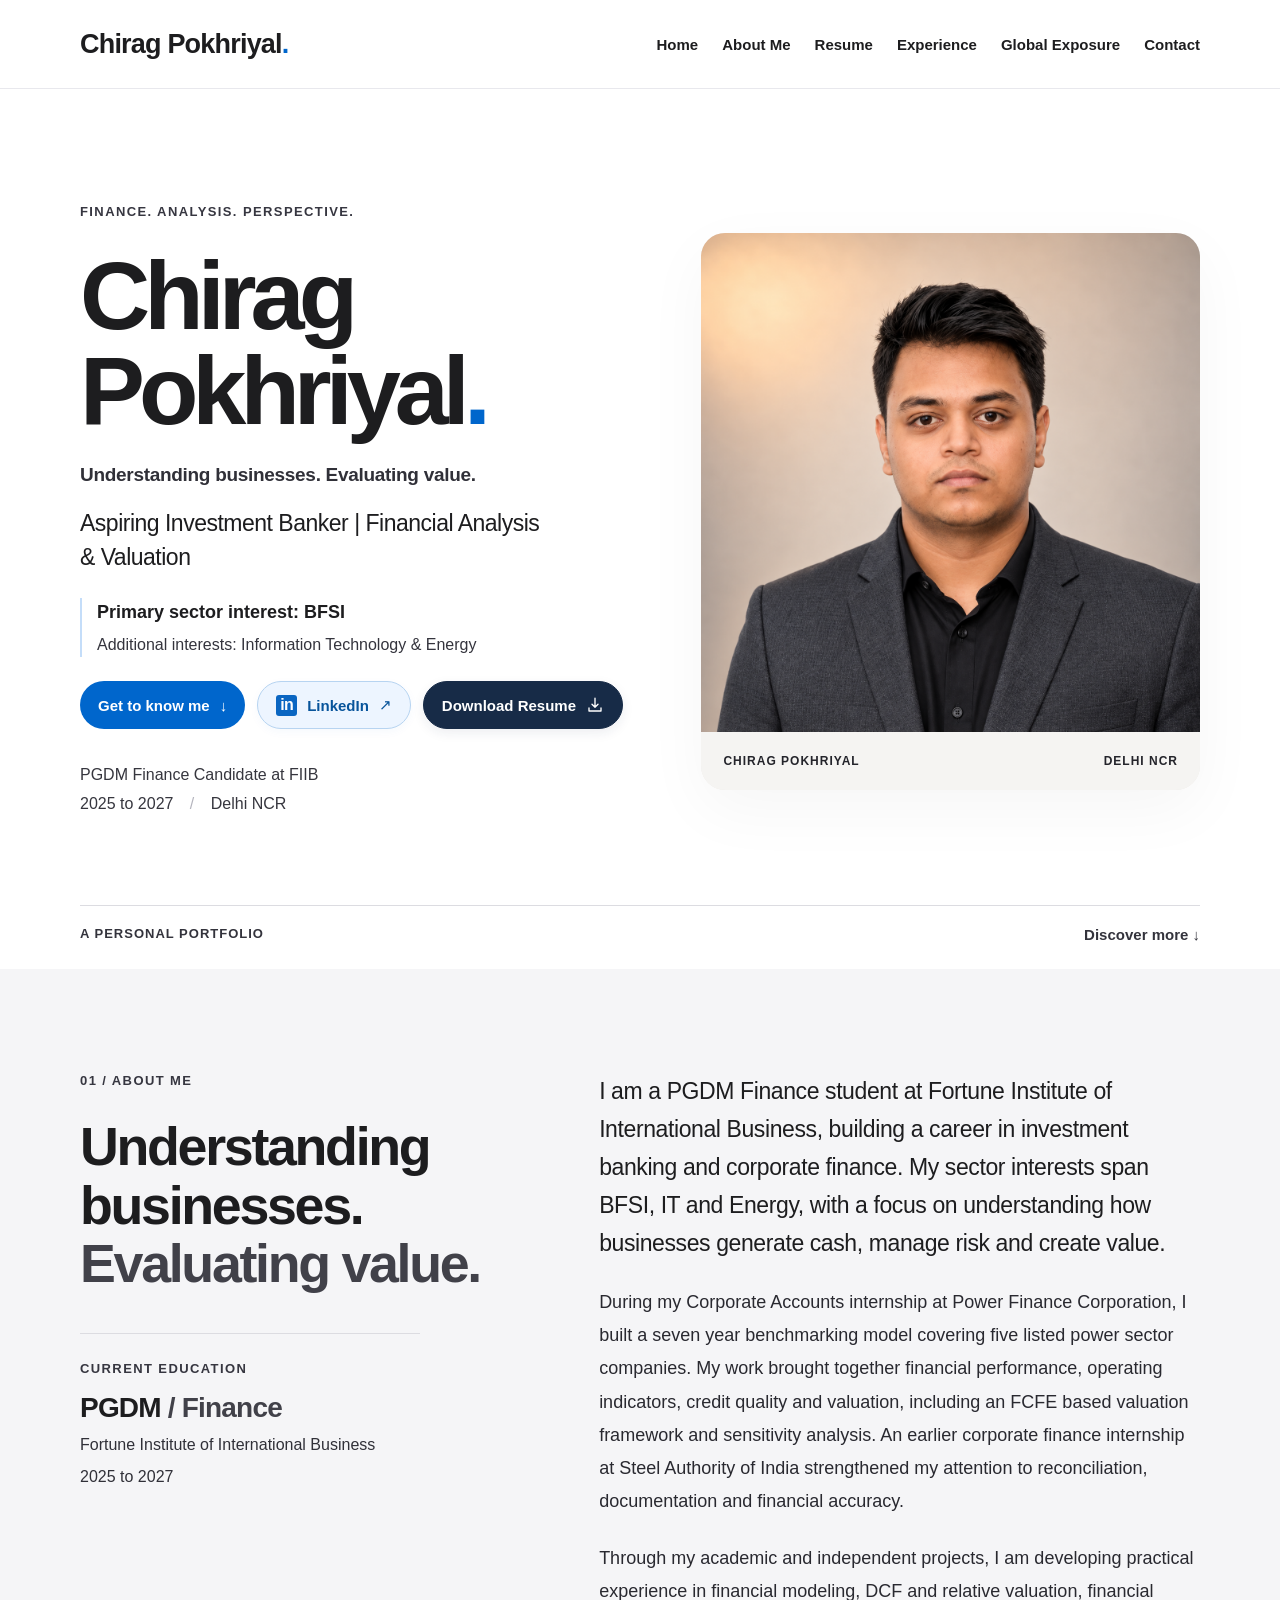
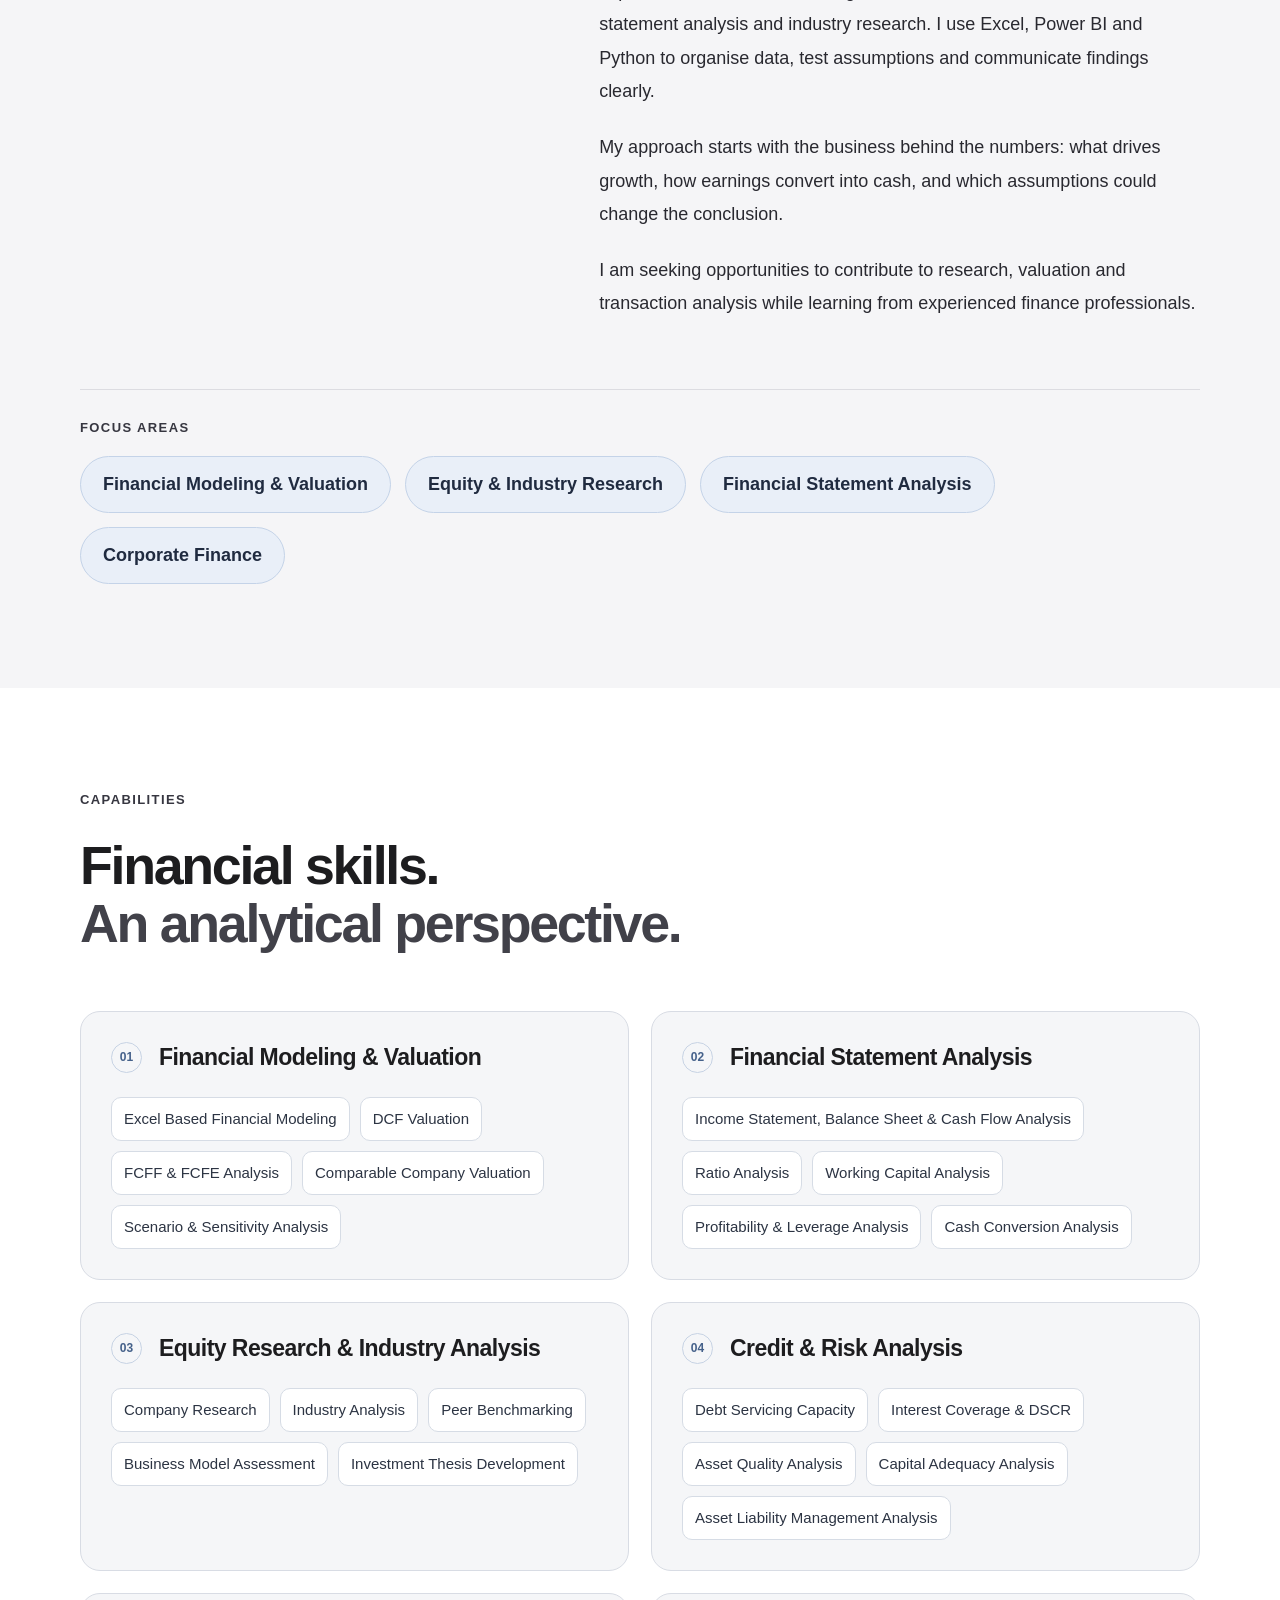
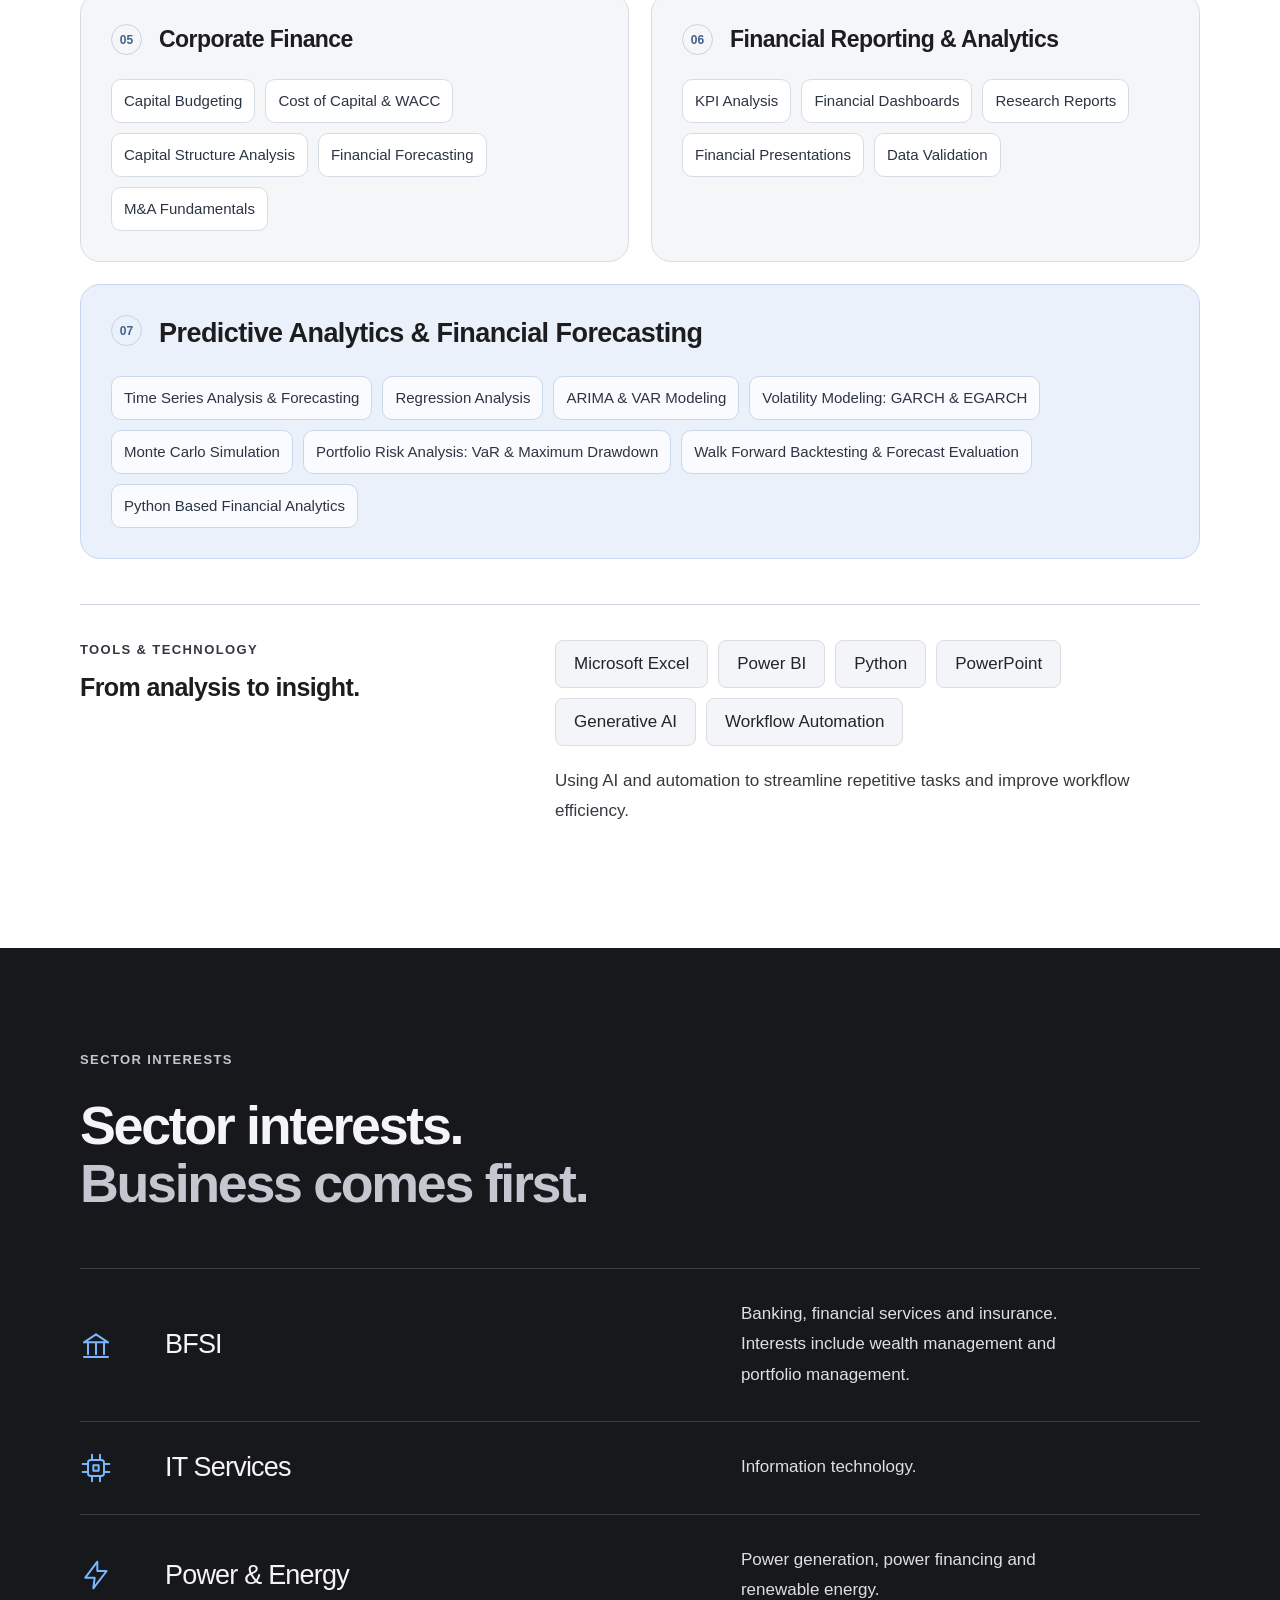
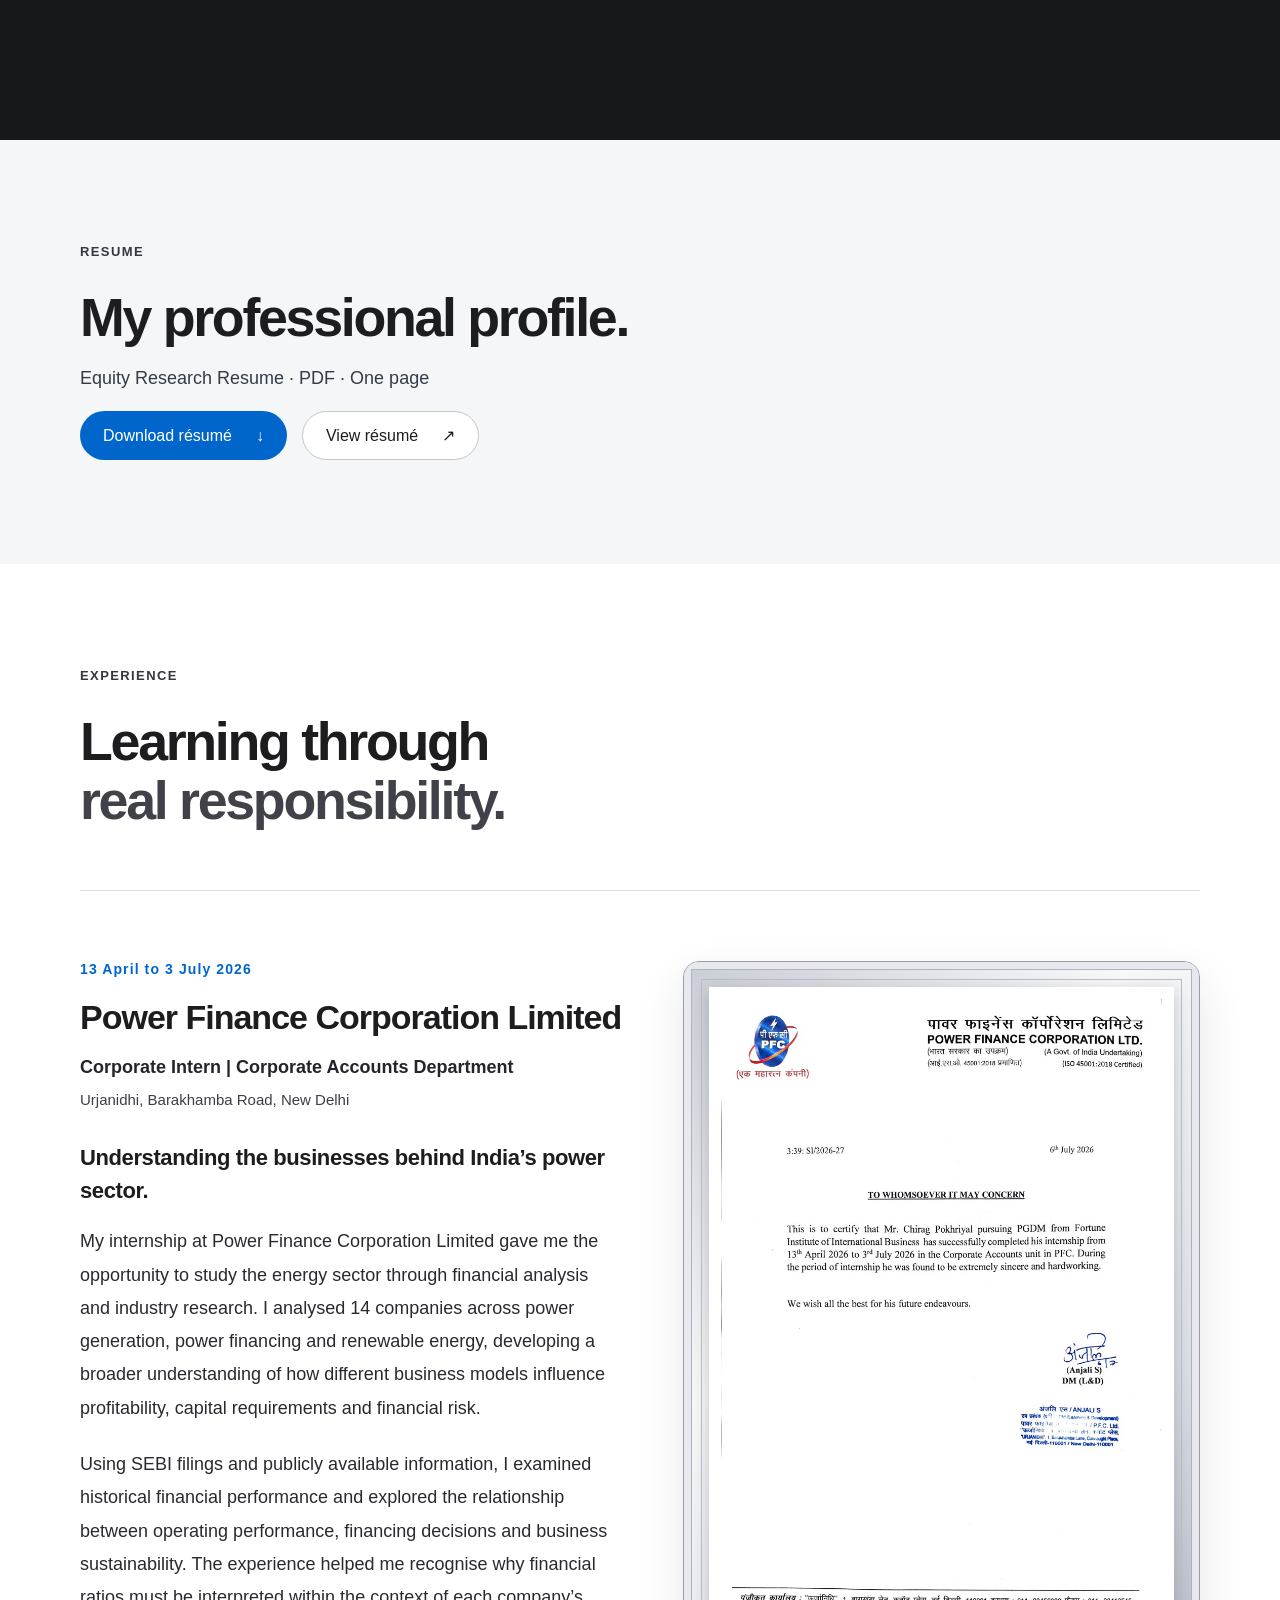
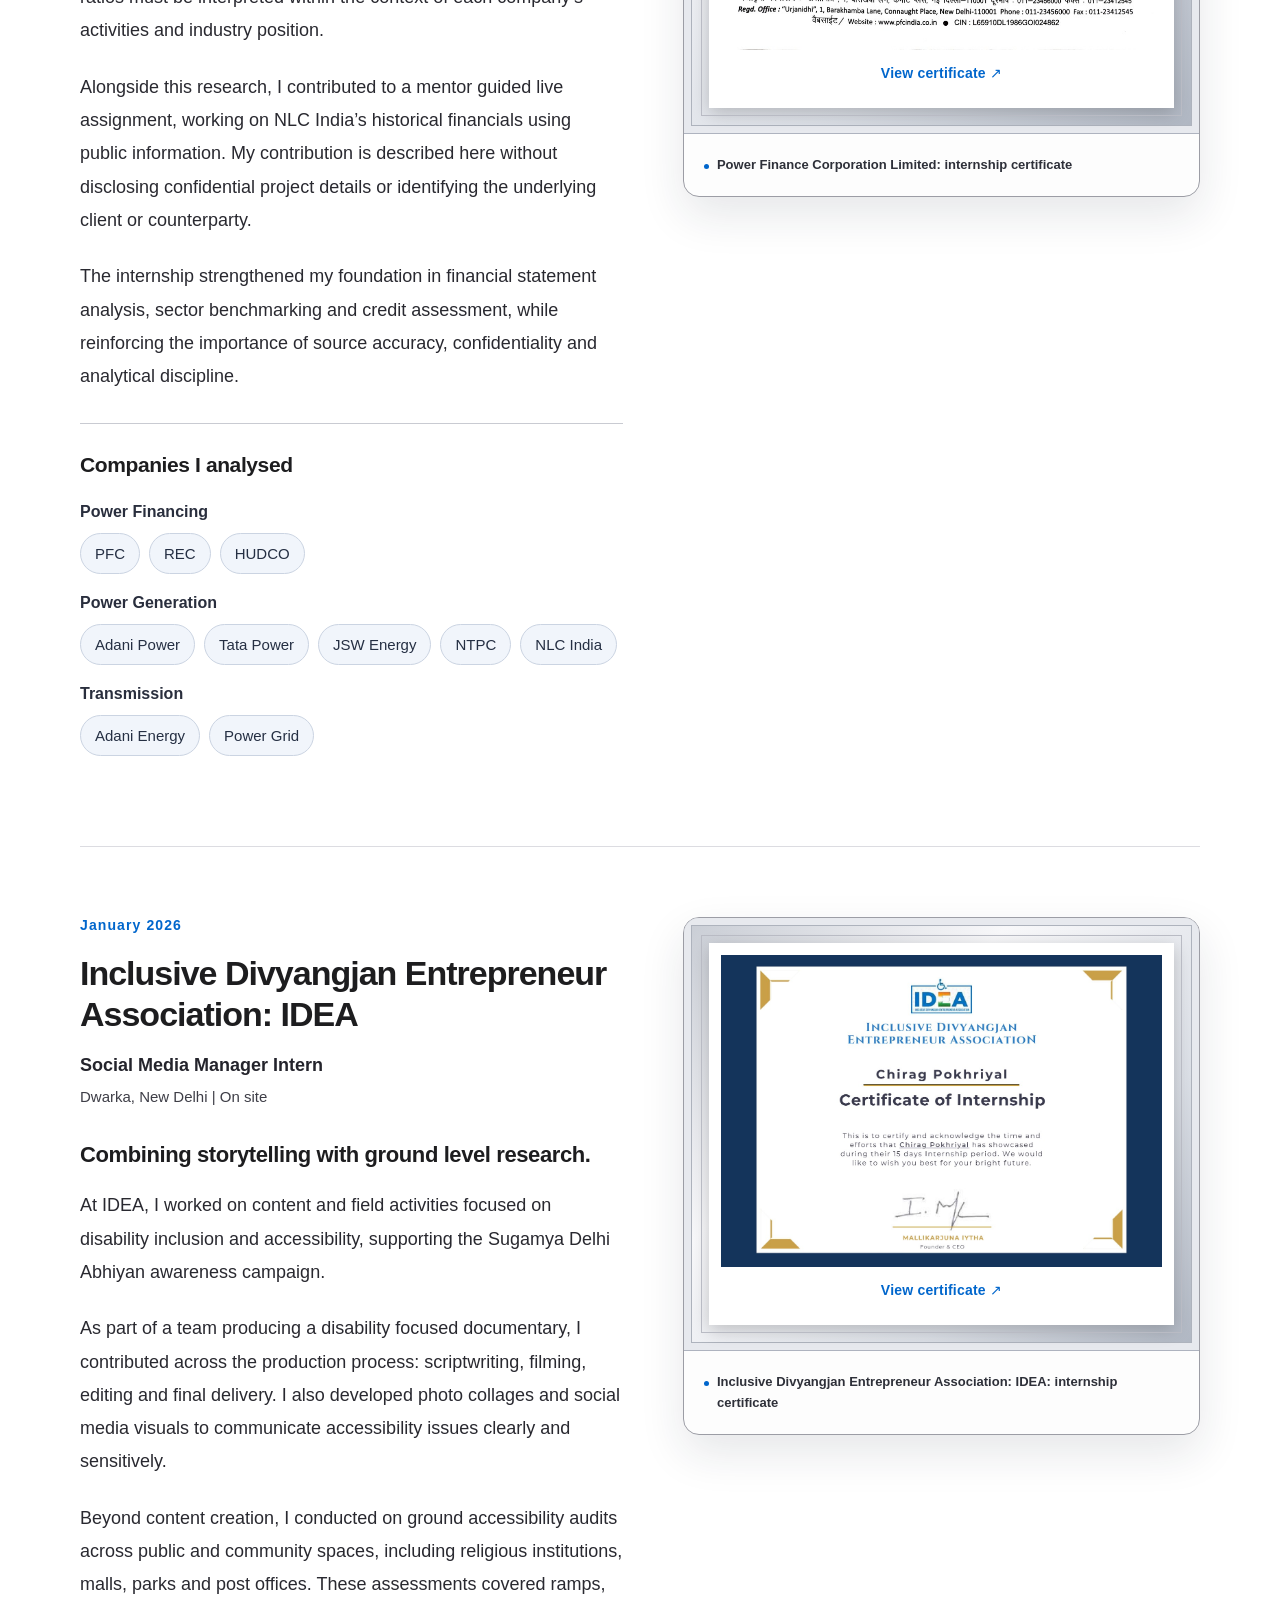
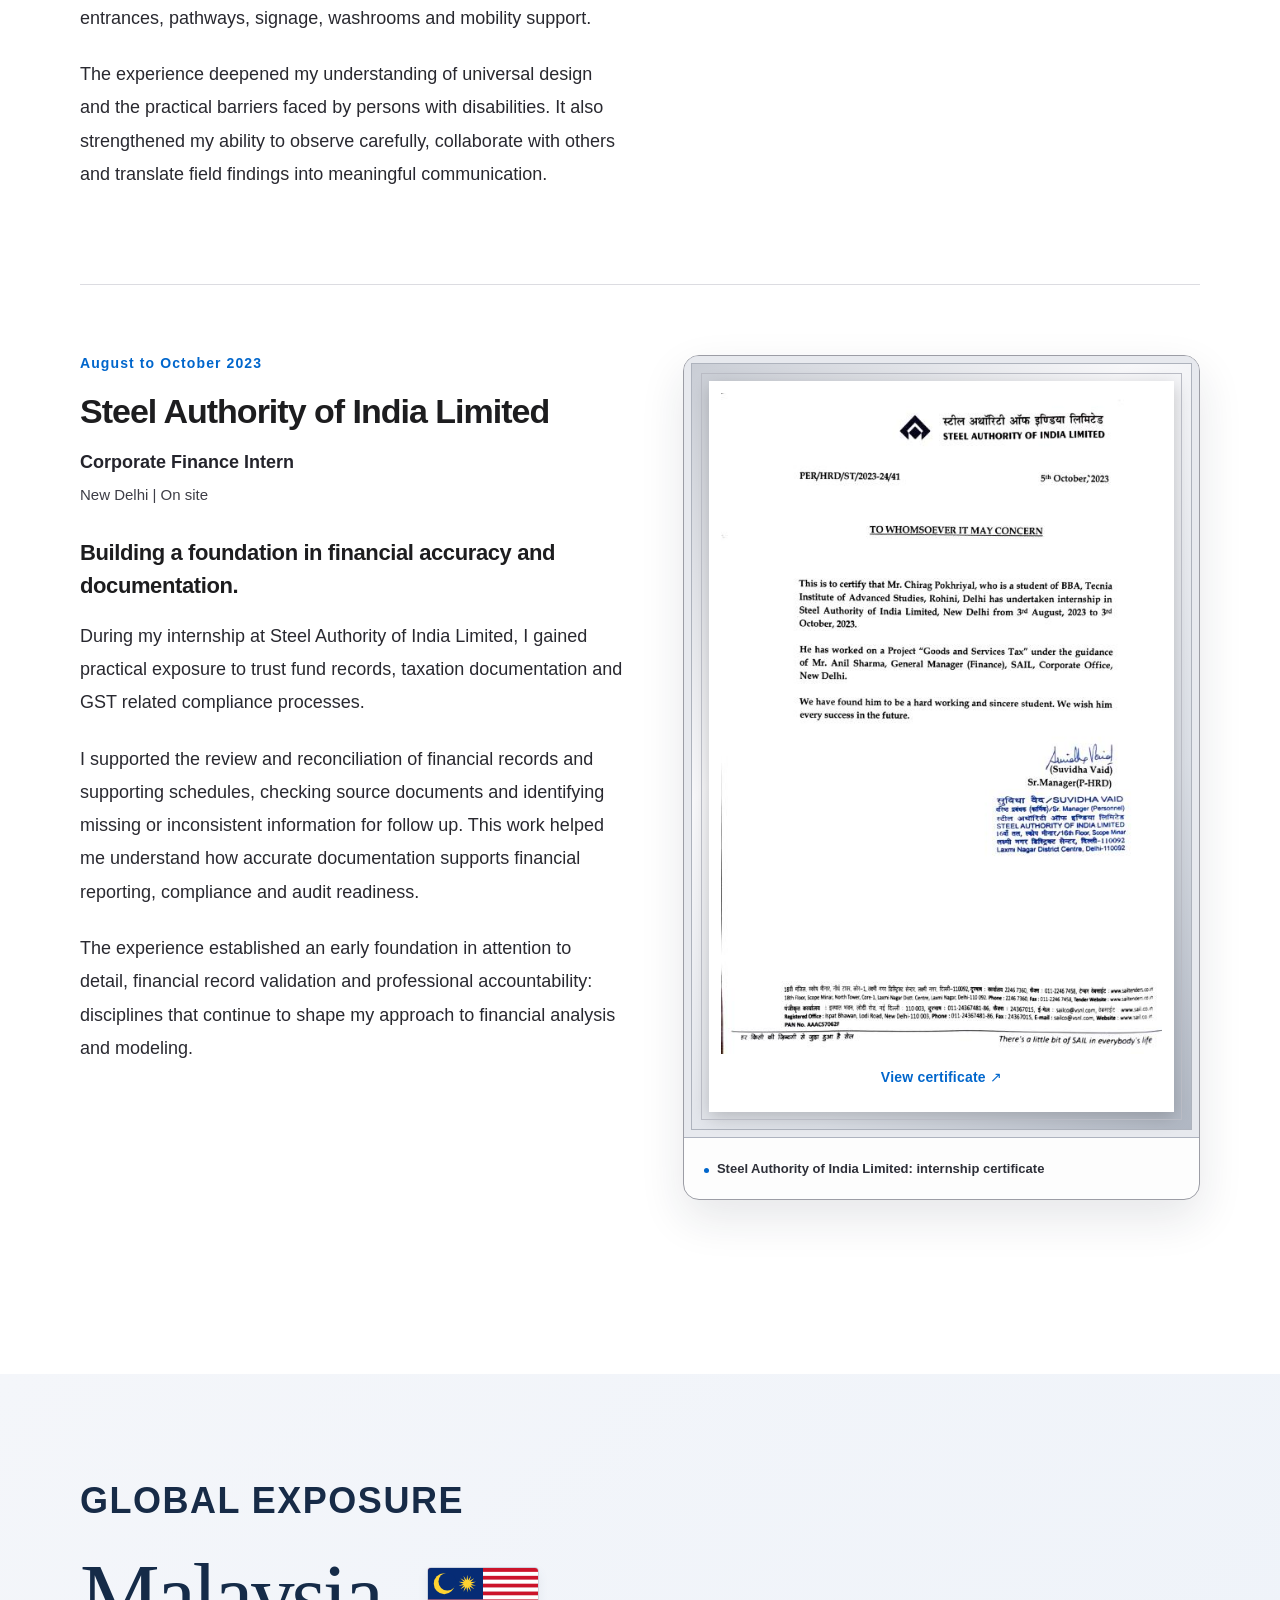
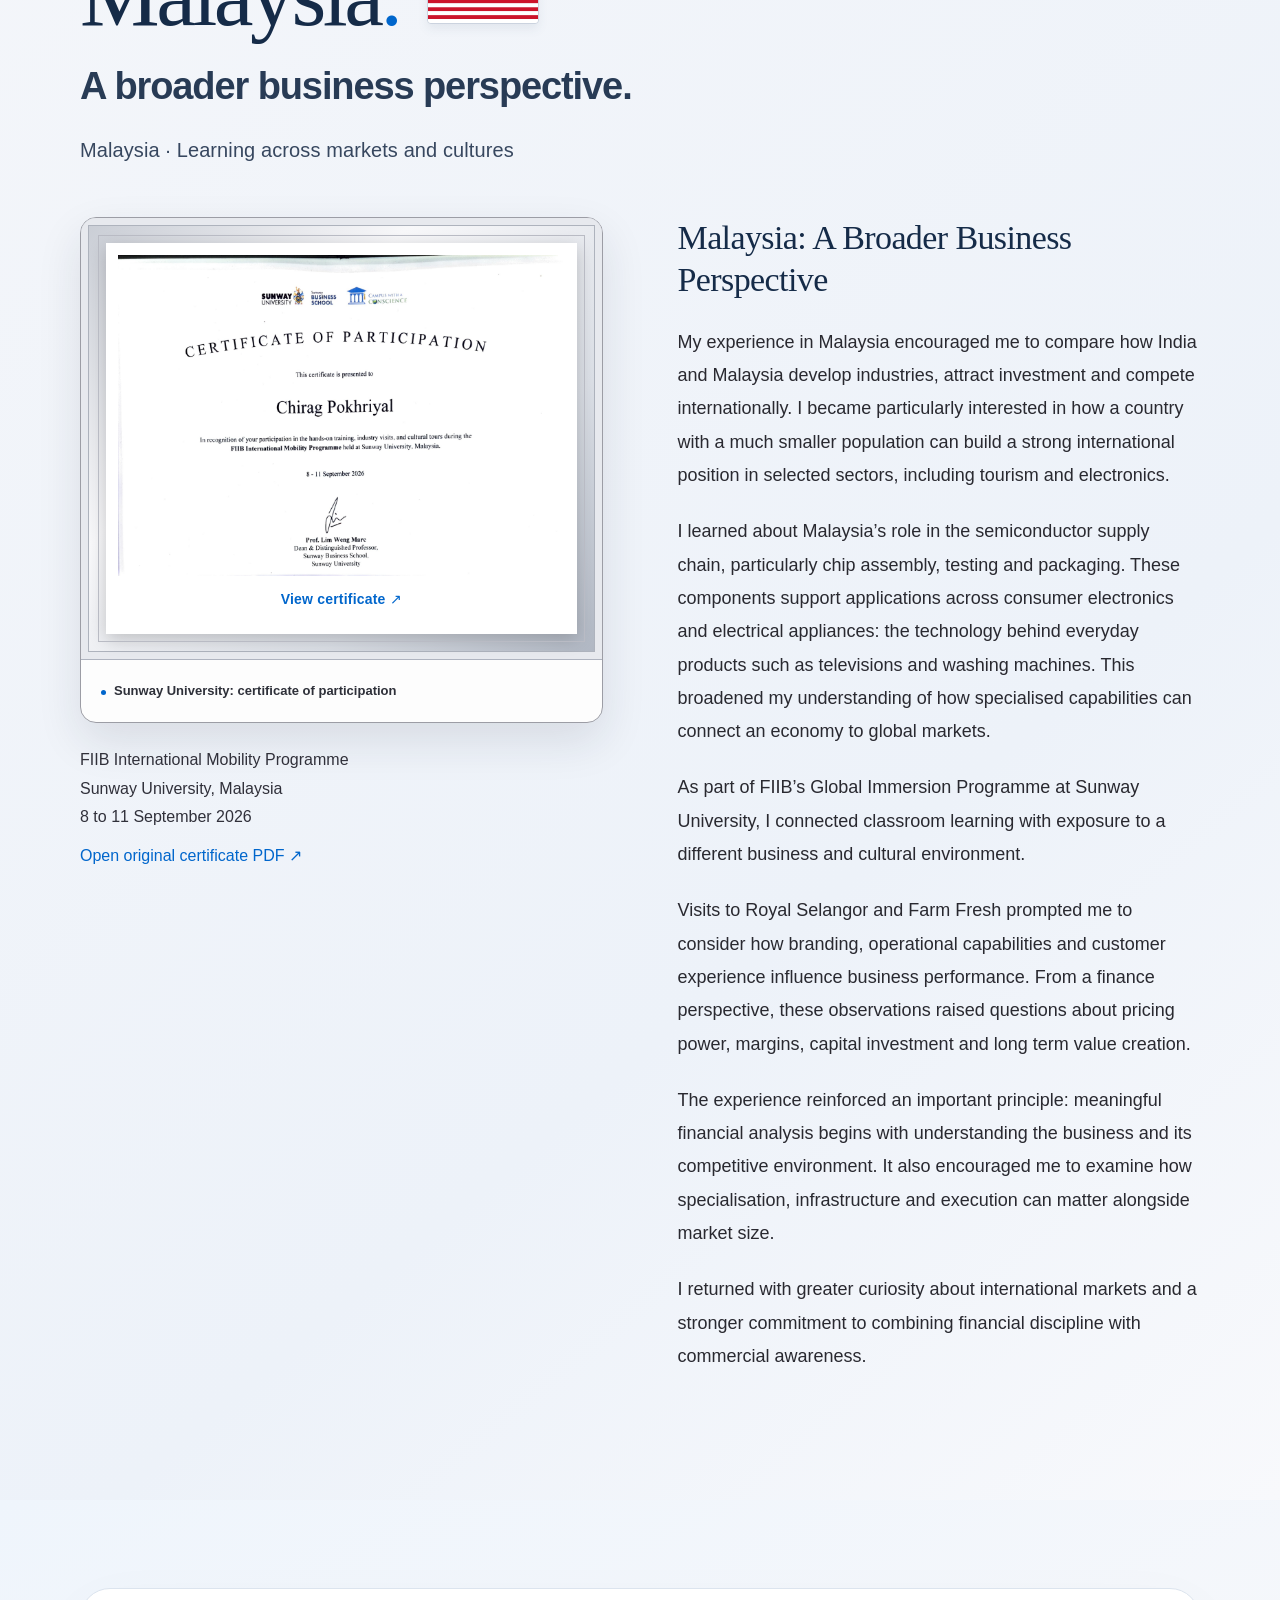
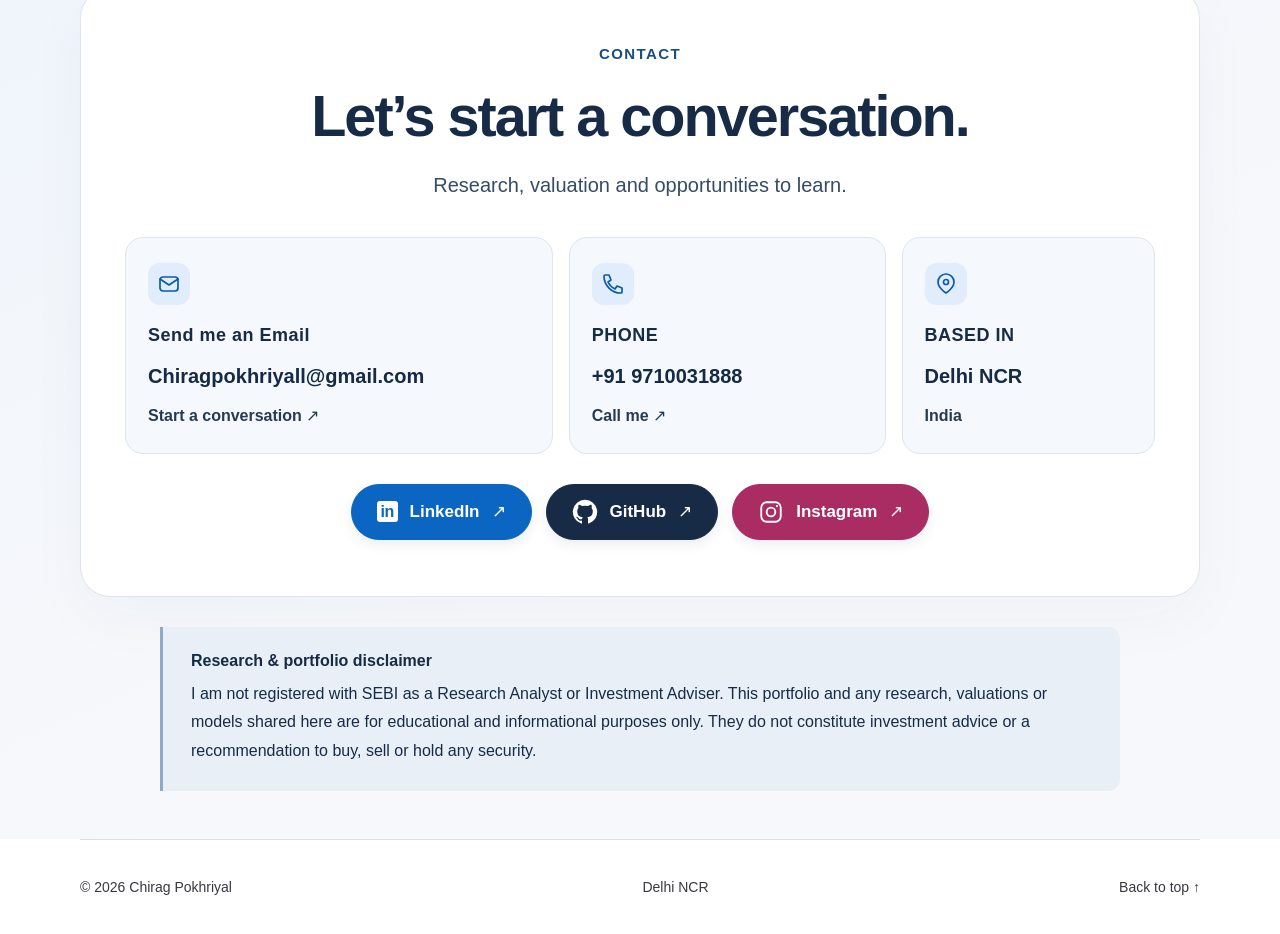
==== commit 106260b3: "Improve contact contrast and labels and add social brand logos" ====
--- a/index.html
+++ b/index.html
@@ -58,8 +58,8 @@
 <div class="contact-card"><span class="contact-icon"><svg aria-hidden="true" viewBox="0 0 24 24" fill="none" stroke="currentColor" stroke-width="1.7" stroke-linecap="round" stroke-linejoin="round"><path d="M20 10c0 6-8 11-8 11S4 16 4 10a8 8 0 1 1 16 0Z"/><circle cx="12" cy="10" r="2.5"/></svg></span><span class="small-label">BASED IN</span><span class="contact-value" data-location>Delhi NCR</span><span class="contact-card-hint">India</span></div>
 </div><div class="contact-actions" aria-label="Social profiles">
 <a class="button contact-social social-linkedin" data-link="linkedin" href="https://www.linkedin.com/in/chiragpokhriyall/" target="_blank" rel="noopener noreferrer"><span class="linkedin-icon" aria-hidden="true">in</span>LinkedIn <span aria-hidden="true">↗</span><span class="sr-only"> (opens in a new tab)</span></a>
-<a class="button contact-social social-github" data-link="github" href="https://github.com/chiragpokhriyall" target="_blank" rel="noopener noreferrer"><span class="social-monogram" aria-hidden="true">GH</span>GitHub <span aria-hidden="true">↗</span><span class="sr-only"> (opens in a new tab)</span></a>
-<a class="button contact-social social-instagram" data-link="instagram" href="https://www.instagram.com/chiragpokhriyal007/" target="_blank" rel="noopener noreferrer"><svg aria-hidden="true" viewBox="0 0 24 24" fill="none" stroke="currentColor" stroke-width="1.7" stroke-linecap="round" stroke-linejoin="round"><rect x="3" y="3" width="18" height="18" rx="5"/><circle cx="12" cy="12" r="4"/><path d="M17.5 6.5h.01"/></svg> Instagram <span aria-hidden="true">↗</span><span class="sr-only"> (opens in a new tab)</span></a>
+<a class="button contact-social social-github" data-link="github" href="https://github.com/chiragpokhriyall" target="_blank" rel="noopener noreferrer"><svg class="social-brand-icon" aria-hidden="true" viewBox="0 0 24 24" fill="currentColor"><path d="M12 .75a11.25 11.25 0 0 0-3.56 21.92c.56.1.77-.24.77-.54v-2.1c-3.13.68-3.79-1.33-3.79-1.33-.51-1.3-1.25-1.65-1.25-1.65-1.03-.7.08-.69.08-.69 1.13.08 1.73 1.16 1.73 1.16 1.01 1.72 2.64 1.23 3.29.94.1-.73.4-1.23.71-1.51-2.5-.29-5.12-1.25-5.12-5.57 0-1.23.44-2.23 1.16-3.01-.12-.28-.5-1.43.11-2.98 0 0 .95-.3 3.09 1.15a10.74 10.74 0 0 1 5.62 0c2.14-1.45 3.08-1.15 3.08-1.15.62 1.55.23 2.7.12 2.98.72.78 1.15 1.78 1.15 3.01 0 4.33-2.63 5.28-5.14 5.56.41.35.77 1.03.77 2.08v3.11c0 .3.2.65.78.54A11.25 11.25 0 0 0 12 .75Z"/></svg>GitHub <span aria-hidden="true">↗</span><span class="sr-only"> (opens in a new tab)</span></a>
+<a class="button contact-social social-instagram" data-link="instagram" href="https://www.instagram.com/chiragpokhriyal007/" target="_blank" rel="noopener noreferrer"><svg aria-hidden="true" viewBox="0 0 24 24" fill="none" stroke="currentColor" stroke-width="1.7" stroke-linecap="round" stroke-linejoin="round"><rect x="3" y="3" width="18" height="18" rx="5"/><circle cx="12" cy="12" r="4"/><circle cx="17.5" cy="6.5" r="1" fill="currentColor" stroke="none"/></svg> Instagram <span aria-hidden="true">↗</span><span class="sr-only"> (opens in a new tab)</span></a>
 </div></div><aside class="portfolio-disclaimer" aria-labelledby="disclaimer-title"><h3 id="disclaimer-title">Research &amp; portfolio disclaimer</h3><p>I am not registered with SEBI as a Research Analyst or Investment Adviser. This portfolio and any research, valuations or models shared here are for educational and informational purposes only. They do not constitute investment advice or a recommendation to buy, sell or hold any security.</p></aside></div></section>
 </main>
 <footer class="footer wrap"><span>© <span id="year">2026</span> Chirag Pokhriyal</span><span>Delhi NCR</span><a href="#home">Back to top ↑</a></footer>
--- a/styles.css
+++ b/styles.css
@@ -44,13 +44,13 @@
 #contact a.contact-card:hover{background:#eaf3ff;border-color:#7eaddc}
 .contact-icon{display:flex;align-items:center;justify-content:center;width:42px;height:42px;background:#e1edfc;color:#095ca9;border-radius:12px;margin-bottom:5px}
 .contact-icon svg{width:24px;height:24px}
-#contact .small-label{font-size:14px;line-height:1.5;font-weight:700;color:#304c6c;letter-spacing:.5px;text-transform:none}
+#contact .small-label{font-size:18px;line-height:1.5;font-weight:700;color:#172b47;letter-spacing:.5px;text-transform:none}
 #contact .contact-value{font-size:clamp(16px,1.6vw,20px);font-weight:650;line-height:1.55;color:#142a46;overflow-wrap:anywhere}
-#contact .contact-card-hint{font-size:14px;color:#405d7c;line-height:1.5}
+#contact .contact-card-hint{font-size:16px;color:#243b53;font-weight:550;line-height:1.5}
 #contact .contact-actions{gap:14px}
 #contact .contact-social{min-height:54px;gap:12px;padding:14px 25px;font-size:17px;font-weight:650;border:1px solid transparent;box-shadow:0 5px 12px #172b4714}
-.contact-social svg{width:23px;height:23px;flex-shrink:0}
-.social-monogram{font-size:12px;font-weight:750;border:1px solid #ffffff80;border-radius:6px;padding:4px}
+.contact-social svg{width:26px;height:26px;flex-shrink:0}
+
 #contact .social-linkedin{background:#0a66c2;color:white;border-color:#0a66c2}
 #contact .social-github{background:#172b47;color:white;border-color:#172b47}
 #contact .social-instagram{background:#a92c63;color:white;border-color:#a92c63}
@@ -58,6 +58,6 @@
 #contact .social-linkedin .linkedin-icon{background:white;color:#0a66c2}
 .portfolio-disclaimer{max-width:960px;margin:30px auto 0;padding:25px 28px;border-left:3px solid #8cabc9;text-align:left;background:#e8eff7;border-radius:0 12px 12px 0;color:#324b65}
 .portfolio-disclaimer h3{font-size:16px;letter-spacing:0;font-weight:700;margin:0 0 10px;color:#172b47}
-.portfolio-disclaimer p{font-size:15px;line-height:1.8;margin:0}
+.portfolio-disclaimer p{font-size:16px;line-height:1.8;margin:0;color:#172b47;font-weight:500}
 @media(max-width:900px){.contact-panel{padding:38px 26px}#contact .contact-details{grid-template-columns:1fr 1fr}#contact .contact-card:first-child{grid-column:1/-1}}
-@media(max-width:550px){#contact{padding:58px 0 32px}.contact-panel{padding:32px 20px;border-radius:22px}#contact h2{letter-spacing:-1.2px}#contact .contact-intro{font-size:18px}#contact .contact-details{grid-template-columns:1fr;gap:12px;margin-top:26px}#contact .contact-card{padding:22px}#contact .contact-social{width:100%;justify-content:center;min-height:54px}.portfolio-disclaimer{padding:22px 20px}.portfolio-disclaimer p{font-size:15px}}
+@media(max-width:550px){#contact{padding:58px 0 32px}.contact-panel{padding:32px 20px;border-radius:22px}#contact h2{letter-spacing:-1.2px}#contact .contact-intro{font-size:18px}#contact .contact-details{grid-template-columns:1fr;gap:12px;margin-top:26px}#contact .contact-card{padding:22px}#contact .contact-social{width:100%;justify-content:center;min-height:54px}.portfolio-disclaimer{padding:22px 20px}.portfolio-disclaimer p{font-size:16px}}
